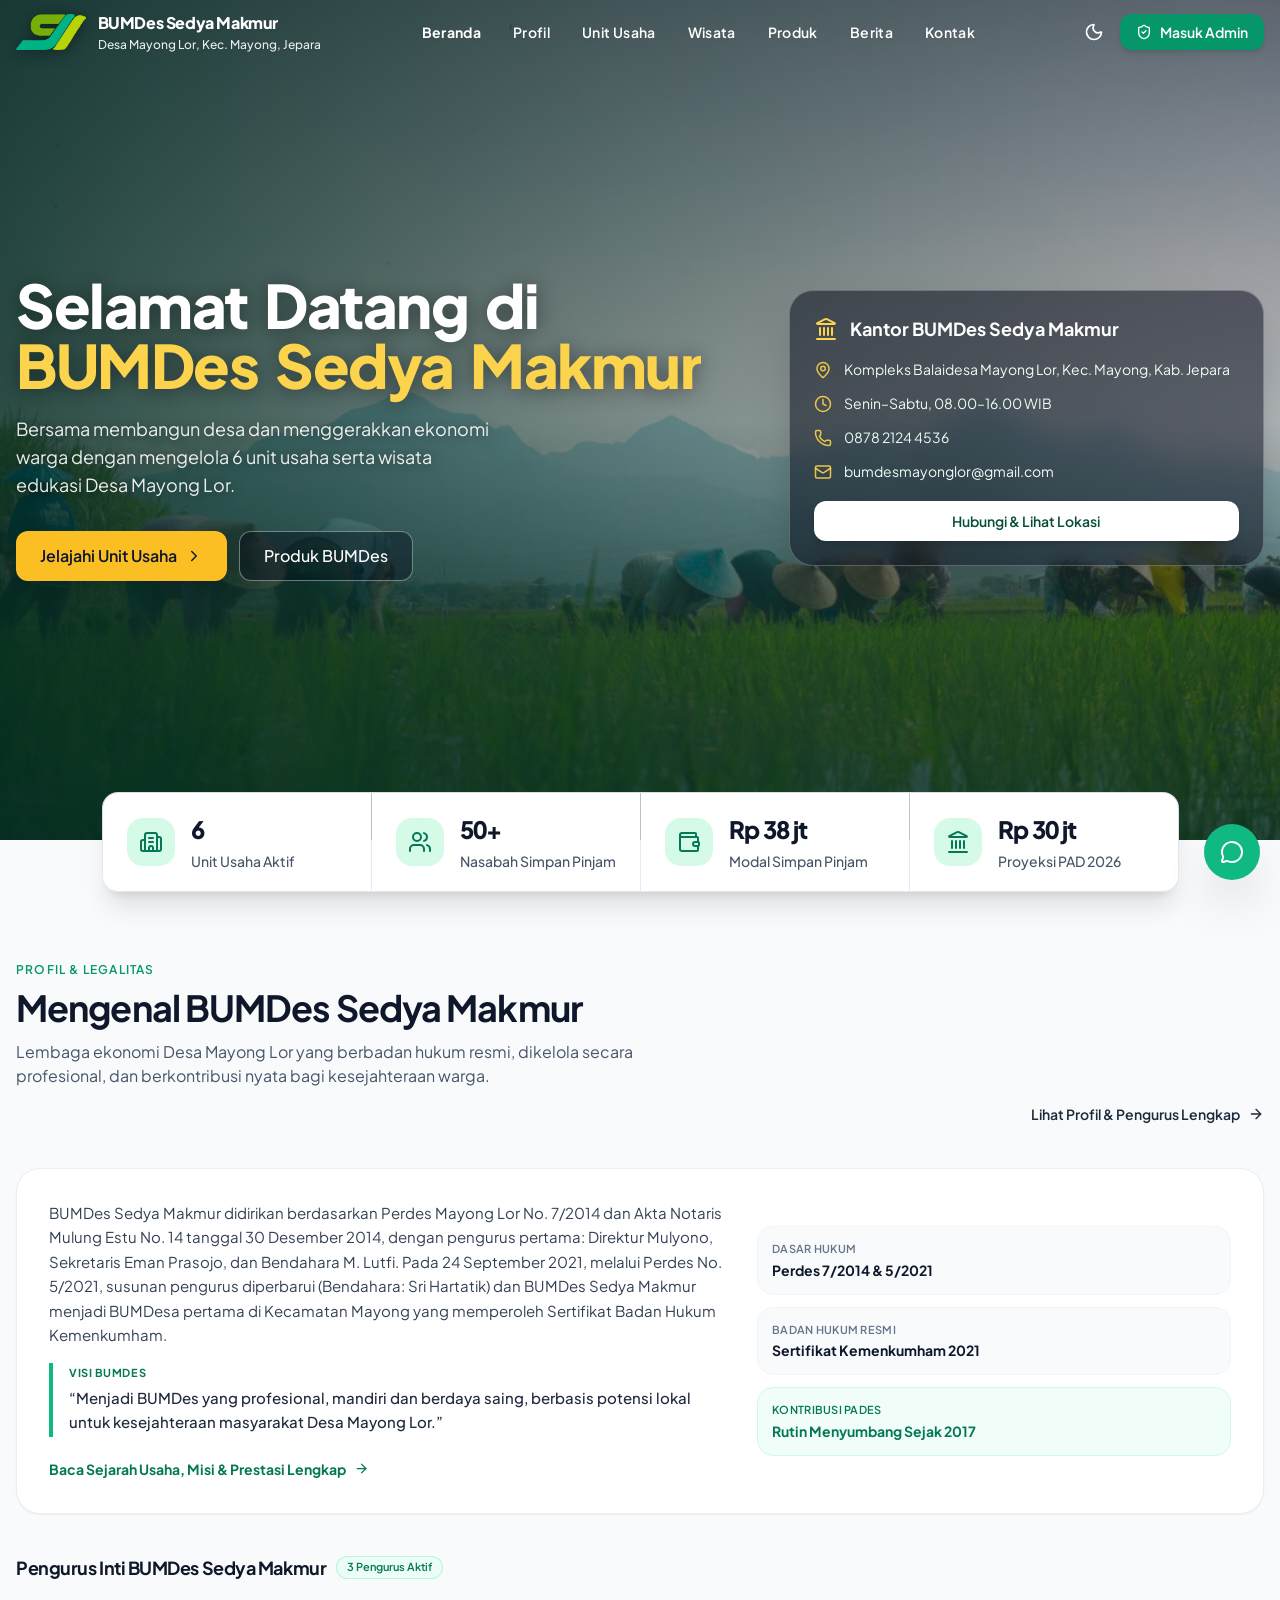
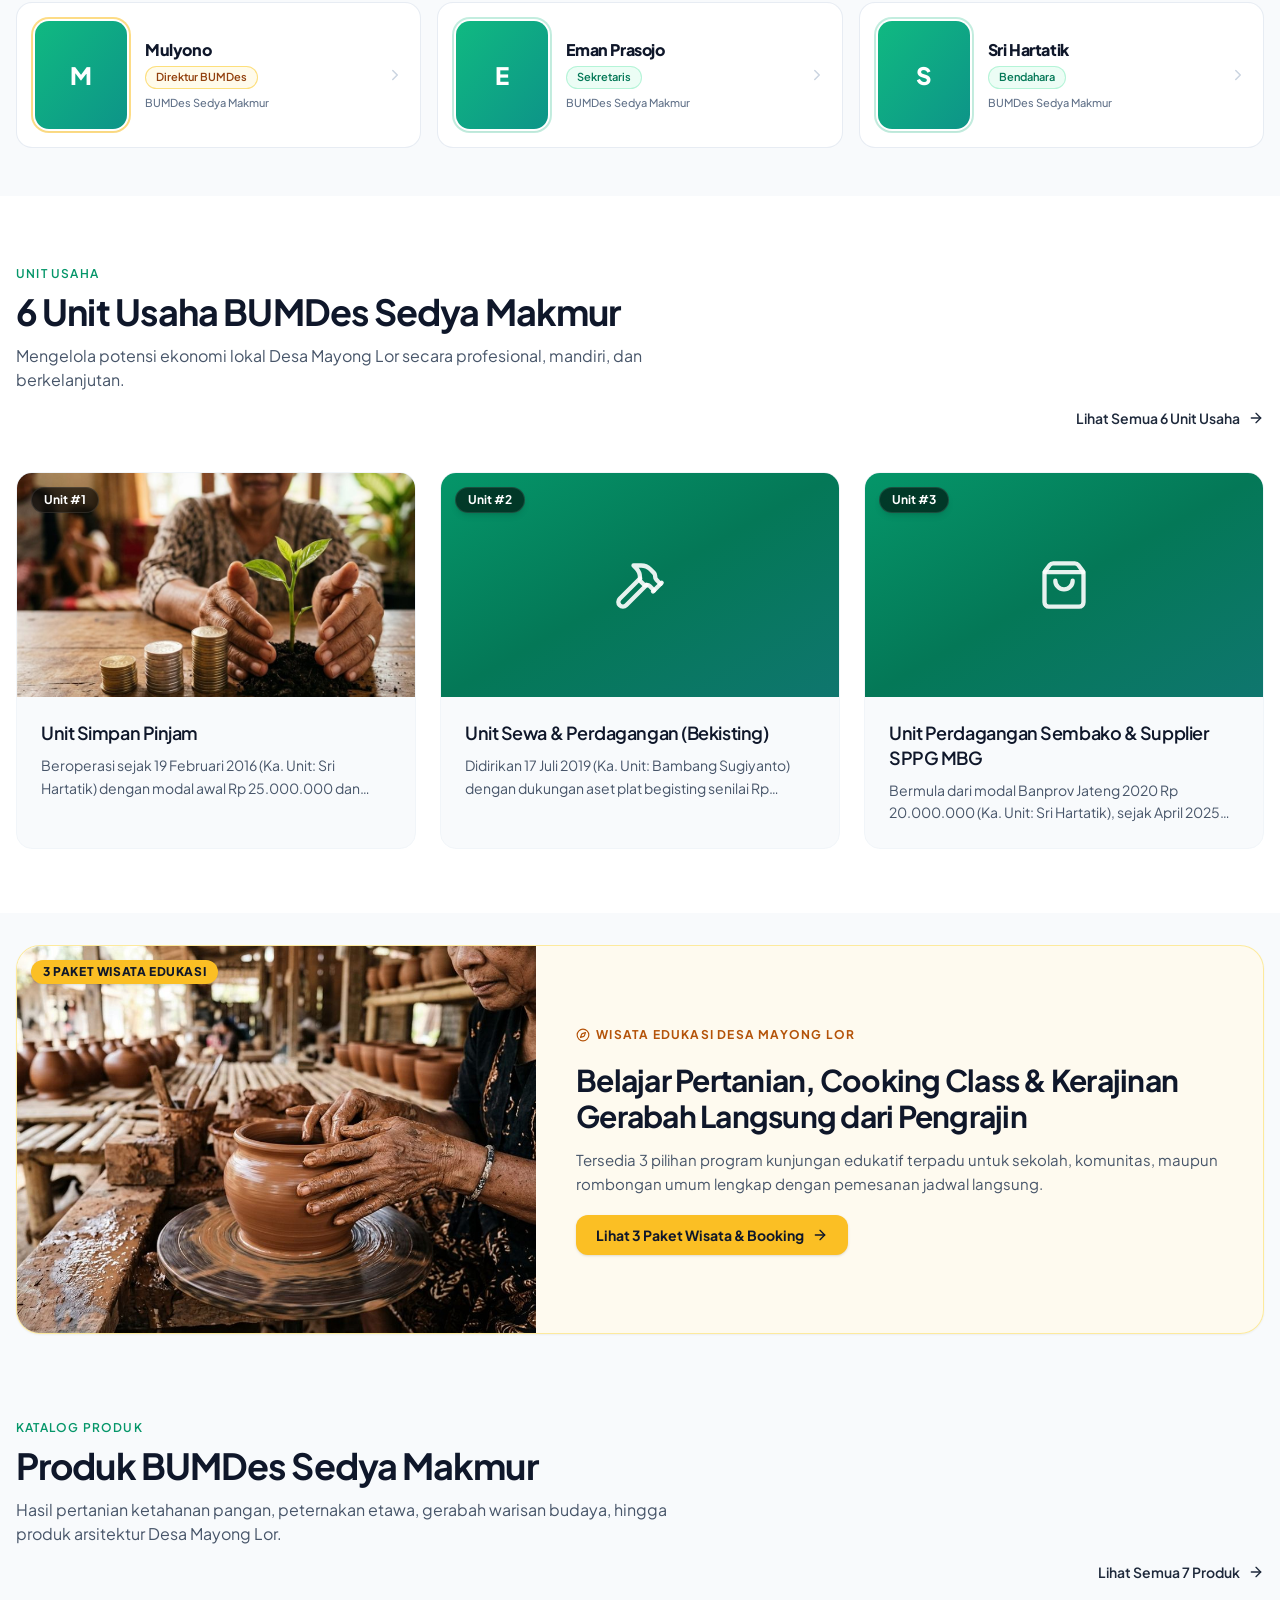
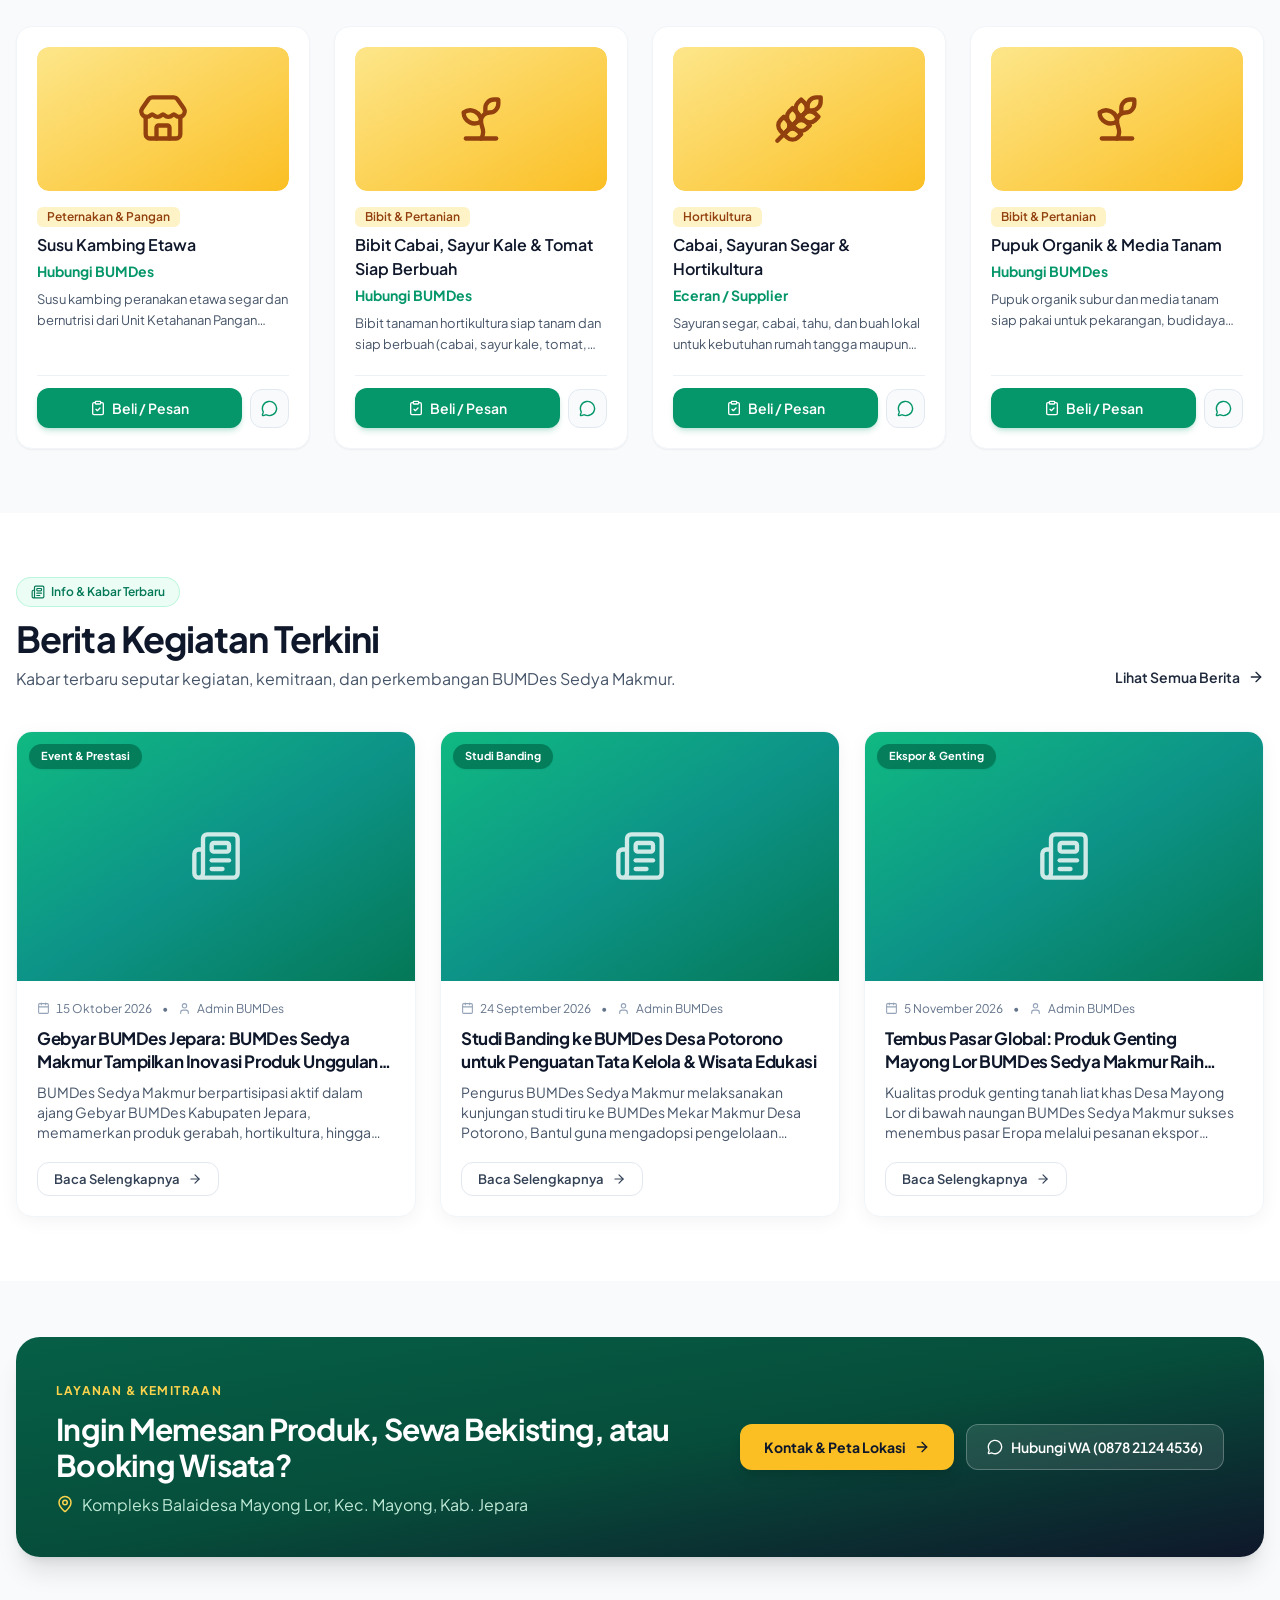
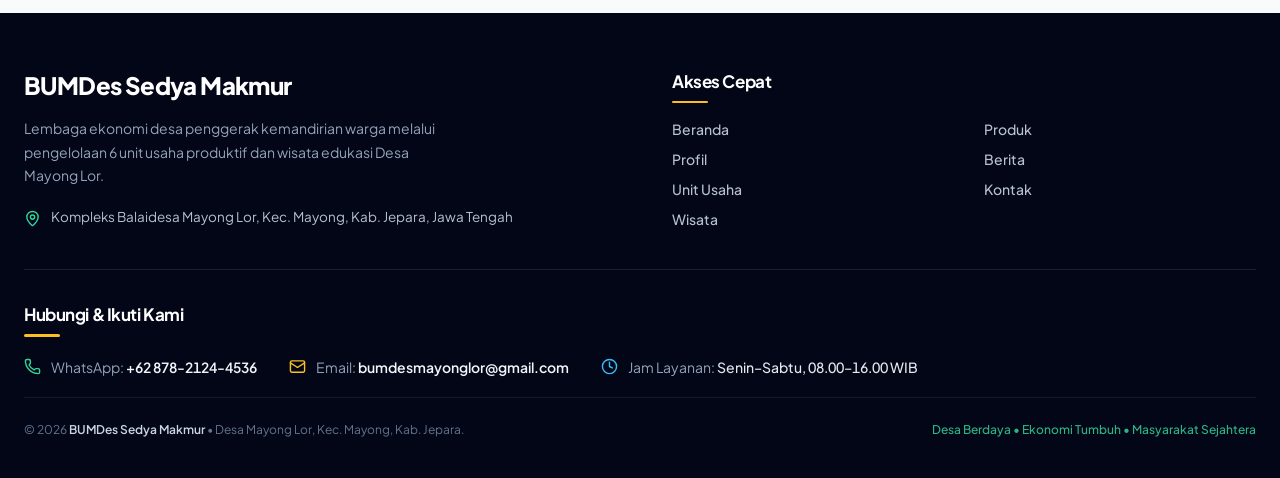
==== index.html @ fc8afce4 "first commit" ====
<!doctype html>
<html lang="id">

<head>
  <meta charset="UTF-8" />
  <link rel="icon" type="image/png" href="/logo-bumdes.png" />
  <meta name="viewport" content="width=device-width, initial-scale=1.0" />
  <meta http-equiv="Cache-Control" content="no-cache, no-store, must-revalidate" />
  <meta http-equiv="Pragma" content="no-cache" />
  <meta http-equiv="Expires" content="0" />
  <link rel="preconnect" href="https://fonts.googleapis.com" />
  <link rel="preconnect" href="https://fonts.gstatic.com" crossorigin />
  <link href="https://fonts.googleapis.com/css2?family=Plus+Jakarta+Sans:wght@400;500;600;700;800&display=swap" rel="stylesheet" />
  <title>BUMDes Sedya Makmur - Desa Mayong Lor, Jepara</title>
  <meta name="description" content="Portal resmi BUMDes Sedya Makmur Desa Mayong Lor, Kec. Mayong, Kab. Jepara. Mengelola 6 unit usaha produktif, produk gerabah & UMKM, serta wisata edukasi desa." />
  <meta property="og:type" content="website" />
  <meta property="og:site_name" content="BUMDes Sedya Makmur" />
  <meta property="og:url" content="https://sedyamakmur2026.site.je/" />
  <meta property="og:title" content="BUMDes Sedya Makmur - Desa Mayong Lor, Jepara" />
  <meta property="og:description" content="Bersama membangun desa dan menggerakkan ekonomi warga dengan mengelola 6 unit usaha serta wisata edukasi Desa Mayong Lor." />
  <meta property="og:image" content="https://sedyamakmur2026.site.je/og-hero.jpg" />
  <meta name="twitter:card" content="summary_large_image" />
  <meta name="twitter:title" content="BUMDes Sedya Makmur - Desa Mayong Lor, Jepara" />
  <meta name="twitter:description" content="Bersama membangun desa dan menggerakkan ekonomi warga dengan mengelola 6 unit usaha serta wisata edukasi Desa Mayong Lor." />
  <meta name="twitter:image" content="https://sedyamakmur2026.site.je/og-hero.jpg" />
  <script>
    try {
      const theme = localStorage.getItem("theme");
      if (theme === "dark" || (!theme && window.matchMedia && window.matchMedia("(prefers-color-scheme: dark)").matches)) {
        document.documentElement.classList.add("dark");
      } else {
        document.documentElement.classList.remove("dark");
      }
    } catch (e) {}
  </script>
  <script type="module" crossorigin src="/assets/index-CukOvlNk.js"></script>
  <link rel="stylesheet" crossorigin href="/assets/index-3LRDmr-i.css">
</head>

<body>
  <div id="root"></div>
</body>

</html>
---- assets/index-3LRDmr-i.css ----
*,:before,:after,::backdrop{--tw-border-spacing-x:0;--tw-border-spacing-y:0;--tw-translate-x:0;--tw-translate-y:0;--tw-rotate:0;--tw-skew-x:0;--tw-skew-y:0;--tw-scale-x:1;--tw-scale-y:1;--tw-pan-x: ;--tw-pan-y: ;--tw-pinch-zoom: ;--tw-scroll-snap-strictness:proximity;--tw-gradient-from-position: ;--tw-gradient-via-position: ;--tw-gradient-to-position: ;--tw-ordinal: ;--tw-slashed-zero: ;--tw-numeric-figure: ;--tw-numeric-spacing: ;--tw-numeric-fraction: ;--tw-ring-inset: ;--tw-ring-offset-width:0px;--tw-ring-offset-color:#fff;--tw-ring-color:#3b82f680;--tw-ring-offset-shadow:0 0 #0000;--tw-ring-shadow:0 0 #0000;--tw-shadow:0 0 #0000;--tw-shadow-colored:0 0 #0000;--tw-blur: ;--tw-brightness: ;--tw-contrast: ;--tw-grayscale: ;--tw-hue-rotate: ;--tw-invert: ;--tw-saturate: ;--tw-sepia: ;--tw-drop-shadow: ;--tw-backdrop-blur: ;--tw-backdrop-brightness: ;--tw-backdrop-contrast: ;--tw-backdrop-grayscale: ;--tw-backdrop-hue-rotate: ;--tw-backdrop-invert: ;--tw-backdrop-opacity: ;--tw-backdrop-saturate: ;--tw-backdrop-sepia: ;--tw-contain-size: ;--tw-contain-layout: ;--tw-contain-paint: ;--tw-contain-style: }*,:before,:after{box-sizing:border-box;border:0 solid #e5e7eb}:before,:after{--tw-content:""}html,:host{-webkit-text-size-adjust:100%;tab-size:4;font-feature-settings:normal;font-variation-settings:normal;-webkit-tap-highlight-color:transparent;font-family:Plus Jakarta Sans,ui-sans-serif,system-ui,sans-serif;line-height:1.5}body{line-height:inherit;margin:0}hr{height:0;color:inherit;border-top-width:1px}abbr:where([title]){-webkit-text-decoration:underline dotted;text-decoration:underline dotted}h1,h2,h3,h4,h5,h6{font-size:inherit;font-weight:inherit}a{color:inherit;-webkit-text-decoration:inherit;text-decoration:inherit}b,strong{font-weight:bolder}code,kbd,samp,pre{font-feature-settings:normal;font-variation-settings:normal;font-family:ui-monospace,SFMono-Regular,Menlo,Monaco,Consolas,Liberation Mono,Courier New,monospace;font-size:1em}small{font-size:80%}sub,sup{vertical-align:baseline;font-size:75%;line-height:0;position:relative}sub{bottom:-.25em}sup{top:-.5em}table{text-indent:0;border-color:inherit;border-collapse:collapse}button,input,optgroup,select,textarea{font-feature-settings:inherit;font-variation-settings:inherit;font-family:inherit;font-size:100%;font-weight:inherit;line-height:inherit;letter-spacing:inherit;color:inherit;margin:0;padding:0}button,select{text-transform:none}button,input:where([type=button]),input:where([type=reset]),input:where([type=submit]){-webkit-appearance:button;background-color:#0000;background-image:none}:-moz-focusring{outline:auto}:-moz-ui-invalid{box-shadow:none}progress{vertical-align:baseline}::-webkit-inner-spin-button{height:auto}::-webkit-outer-spin-button{height:auto}[type=search]{-webkit-appearance:textfield;outline-offset:-2px}::-webkit-search-decoration{-webkit-appearance:none}::-webkit-file-upload-button{-webkit-appearance:button;font:inherit}summary{display:list-item}blockquote,dl,dd,h1,h2,h3,h4,h5,h6,hr,figure,p,pre{margin:0}fieldset{margin:0;padding:0}legend{padding:0}ol,ul,menu{margin:0;padding:0;list-style:none}dialog{padding:0}textarea{resize:vertical}input::-moz-placeholder{opacity:1;color:#9ca3af}textarea::-moz-placeholder{opacity:1;color:#9ca3af}input::placeholder,textarea::placeholder{opacity:1;color:#9ca3af}button,[role=button]{cursor:pointer}:disabled{cursor:default}img,svg,video,canvas,audio,iframe,embed,object{vertical-align:middle;display:block}img,video{max-width:100%;height:auto}[hidden]:where(:not([hidden=until-found])){display:none}html{scroll-behavior:smooth;font-variant-ligatures:none;font-feature-settings:"liga" 0, "clig" 0;overflow-x:clip}body{-webkit-font-smoothing:antialiased;-moz-osx-font-smoothing:grayscale;font-variant-ligatures:none;font-feature-settings:"liga" 0, "clig" 0;-webkit-tap-highlight-color:transparent;overflow-x:clip}.pointer-events-none{pointer-events:none}.pointer-events-auto{pointer-events:auto}.visible{visibility:visible}.invisible{visibility:hidden}.fixed{position:fixed}.absolute{position:absolute}.relative{position:relative}.sticky{position:sticky}.inset-0{inset:0}.inset-x-0{left:0;right:0}.-bottom-0\.5{bottom:-.125rem}.-bottom-24{bottom:-6rem}.-left-24{left:-6rem}.-right-0\.5{right:-.125rem}.-right-1{right:-.25rem}.-right-2{right:-.5rem}.-right-3{right:-.75rem}.-top-0\.5{top:-.125rem}.-top-1{top:-.25rem}.-top-1\.5{top:-.375rem}.bottom-0{bottom:0}.bottom-0\.5{bottom:.125rem}.bottom-16{bottom:4rem}.bottom-2\.5{bottom:.625rem}.bottom-4{bottom:1rem}.left-0{left:0}.left-2{left:.5rem}.left-2\.5{left:.625rem}.left-3{left:.75rem}.left-3\.5{left:.875rem}.left-4{left:1rem}.right-0{right:0}.right-2{right:.5rem}.right-2\.5{right:.625rem}.right-3{right:.75rem}.right-3\.5{right:.875rem}.right-4{right:1rem}.top-0{top:0}.top-1\/2{top:50%}.top-2{top:.5rem}.top-2\.5{top:.625rem}.top-3{top:.75rem}.top-3\.5{top:.875rem}.top-5{top:1.25rem}.top-6{top:1.5rem}.isolate{isolation:isolate}.z-10{z-index:10}.z-20{z-index:20}.z-30{z-index:30}.z-40{z-index:40}.z-50{z-index:50}.z-\[100\]{z-index:100}.z-\[60\]{z-index:60}.col-span-2{grid-column:span 2/span 2}.col-span-full{grid-column:1/-1}.mx-3{margin-left:.75rem;margin-right:.75rem}.mx-auto{margin-left:auto;margin-right:auto}.my-0\.5{margin-top:.125rem;margin-bottom:.125rem}.my-2{margin-top:.5rem;margin-bottom:.5rem}.my-2\.5{margin-top:.625rem;margin-bottom:.625rem}.-mt-10{margin-top:-2.5rem}.-mt-14{margin-top:-3.5rem}.mb-0{margin-bottom:0}.mb-0\.5{margin-bottom:.125rem}.mb-1{margin-bottom:.25rem}.mb-1\.5{margin-bottom:.375rem}.mb-2{margin-bottom:.5rem}.mb-2\.5{margin-bottom:.625rem}.mb-3{margin-bottom:.75rem}.mb-3\.5{margin-bottom:.875rem}.mb-4{margin-bottom:1rem}.mb-5{margin-bottom:1.25rem}.mb-6{margin-bottom:1.5rem}.mb-7{margin-bottom:1.75rem}.mb-8{margin-bottom:2rem}.mr-\[0\.28em\]{margin-right:.28em}.mt-0\.5{margin-top:.125rem}.mt-1{margin-top:.25rem}.mt-1\.5{margin-top:.375rem}.mt-10{margin-top:2.5rem}.mt-2{margin-top:.5rem}.mt-2\.5{margin-top:.625rem}.mt-3{margin-top:.75rem}.mt-3\.5{margin-top:.875rem}.mt-4{margin-top:1rem}.mt-5{margin-top:1.25rem}.mt-6{margin-top:1.5rem}.mt-8{margin-top:2rem}.mt-auto{margin-top:auto}.line-clamp-1{-webkit-line-clamp:1;-webkit-box-orient:vertical;display:-webkit-box;overflow:hidden}.line-clamp-2{-webkit-line-clamp:2;-webkit-box-orient:vertical;display:-webkit-box;overflow:hidden}.line-clamp-3{-webkit-line-clamp:3;-webkit-box-orient:vertical;display:-webkit-box;overflow:hidden}.block{display:block}.inline-block{display:inline-block}.flex{display:flex}.inline-flex{display:inline-flex}.table{display:table}.grid{display:grid}.hidden{display:none}.aspect-\[16\/10\]{aspect-ratio:16/10}.h-1{height:.25rem}.h-1\.5{height:.375rem}.h-10{height:2.5rem}.h-11{height:2.75rem}.h-12{height:3rem}.h-14{height:3.5rem}.h-16{height:4rem}.h-2{height:.5rem}.h-2\.5{height:.625rem}.h-24{height:6rem}.h-28{height:7rem}.h-3{height:.75rem}.h-32{height:8rem}.h-36{height:9rem}.h-4{height:1rem}.h-40{height:10rem}.h-44{height:11rem}.h-48{height:12rem}.h-5{height:1.25rem}.h-52{height:13rem}.h-6{height:1.5rem}.h-64{height:16rem}.h-7{height:1.75rem}.h-8{height:2rem}.h-80{height:20rem}.h-9{height:2.25rem}.h-\[16px\]{height:16px}.h-\[18px\]{height:18px}.h-\[2\.5px\]{height:2.5px}.h-\[38px\]{height:38px}.h-\[42px\]{height:42px}.h-\[54px\]{height:54px}.h-\[60\%\]{height:60%}.h-full{height:100%}.h-screen{height:100vh}.max-h-72{max-height:18rem}.max-h-\[calc\(100vh-4rem\)\]{max-height:calc(100vh - 4rem)}.min-h-0{min-height:0}.min-h-\[220px\]{min-height:220px}.min-h-\[32px\]{min-height:32px}.min-h-\[min\(100svh\,760px\)\]{min-height:min(100svh,760px)}.min-h-screen{min-height:100vh}.w-1\.5{width:.375rem}.w-1\/3{width:33.3333%}.w-10{width:2.5rem}.w-11{width:2.75rem}.w-11\/12{width:91.6667%}.w-12{width:3rem}.w-14{width:3.5rem}.w-16{width:4rem}.w-2{width:.5rem}.w-2\.5{width:.625rem}.w-24{width:6rem}.w-28{width:7rem}.w-3\/4{width:75%}.w-32{width:8rem}.w-36{width:9rem}.w-4\/5{width:80%}.w-4\/6{width:66.6667%}.w-5{width:1.25rem}.w-64{width:16rem}.w-7{width:1.75rem}.w-8{width:2rem}.w-80{width:20rem}.w-9{width:2.25rem}.w-\[18px\]{width:18px}.w-\[238px\]{width:238px}.w-\[86px\]{width:86px}.w-\[calc\(100vw-2rem\)\]{width:calc(100vw - 2rem)}.w-auto{width:auto}.w-fit{width:fit-content}.w-full{width:100%}.w-px{width:1px}.min-w-0{min-width:0}.min-w-\[150px\]{min-width:150px}.min-w-\[16px\]{min-width:16px}.min-w-\[185px\]{min-width:185px}.min-w-\[760px\]{min-width:760px}.max-w-2xl{max-width:42rem}.max-w-3xl{max-width:48rem}.max-w-7xl{max-width:80rem}.max-w-\[180px\]{max-width:180px}.max-w-\[200px\]{max-width:200px}.max-w-\[276px\]{max-width:276px}.max-w-\[82vw\]{max-width:82vw}.max-w-\[calc\(100vw-2rem\)\]{max-width:calc(100vw - 2rem)}.max-w-full{max-width:100%}.max-w-lg{max-width:32rem}.max-w-md{max-width:28rem}.max-w-sm{max-width:24rem}.max-w-xl{max-width:36rem}.max-w-xs{max-width:20rem}.flex-1{flex:1}.shrink-0{flex-shrink:0}.origin-left{transform-origin:0}.-translate-x-2{--tw-translate-x:-.5rem;transform:translate(var(--tw-translate-x), var(--tw-translate-y)) rotate(var(--tw-rotate)) skewX(var(--tw-skew-x)) skewY(var(--tw-skew-y)) scaleX(var(--tw-scale-x)) scaleY(var(--tw-scale-y))}.-translate-x-3{--tw-translate-x:-.75rem;transform:translate(var(--tw-translate-x), var(--tw-translate-y)) rotate(var(--tw-rotate)) skewX(var(--tw-skew-x)) skewY(var(--tw-skew-y)) scaleX(var(--tw-scale-x)) scaleY(var(--tw-scale-y))}.-translate-x-full{--tw-translate-x:-100%;transform:translate(var(--tw-translate-x), var(--tw-translate-y)) rotate(var(--tw-rotate)) skewX(var(--tw-skew-x)) skewY(var(--tw-skew-y)) scaleX(var(--tw-scale-x)) scaleY(var(--tw-scale-y))}.-translate-y-1\/2{--tw-translate-y:-50%;transform:translate(var(--tw-translate-x), var(--tw-translate-y)) rotate(var(--tw-rotate)) skewX(var(--tw-skew-x)) skewY(var(--tw-skew-y)) scaleX(var(--tw-scale-x)) scaleY(var(--tw-scale-y))}.translate-x-0{--tw-translate-x:0px;transform:translate(var(--tw-translate-x), var(--tw-translate-y)) rotate(var(--tw-rotate)) skewX(var(--tw-skew-x)) skewY(var(--tw-skew-y)) scaleX(var(--tw-scale-x)) scaleY(var(--tw-scale-y))}.translate-y-0{--tw-translate-y:0px;transform:translate(var(--tw-translate-x), var(--tw-translate-y)) rotate(var(--tw-rotate)) skewX(var(--tw-skew-x)) skewY(var(--tw-skew-y)) scaleX(var(--tw-scale-x)) scaleY(var(--tw-scale-y))}.translate-y-4{--tw-translate-y:1rem;transform:translate(var(--tw-translate-x), var(--tw-translate-y)) rotate(var(--tw-rotate)) skewX(var(--tw-skew-x)) skewY(var(--tw-skew-y)) scaleX(var(--tw-scale-x)) scaleY(var(--tw-scale-y))}.translate-y-5{--tw-translate-y:1.25rem;transform:translate(var(--tw-translate-x), var(--tw-translate-y)) rotate(var(--tw-rotate)) skewX(var(--tw-skew-x)) skewY(var(--tw-skew-y)) scaleX(var(--tw-scale-x)) scaleY(var(--tw-scale-y))}.translate-y-7{--tw-translate-y:1.75rem;transform:translate(var(--tw-translate-x), var(--tw-translate-y)) rotate(var(--tw-rotate)) skewX(var(--tw-skew-x)) skewY(var(--tw-skew-y)) scaleX(var(--tw-scale-x)) scaleY(var(--tw-scale-y))}.-rotate-90{--tw-rotate:-90deg;transform:translate(var(--tw-translate-x), var(--tw-translate-y)) rotate(var(--tw-rotate)) skewX(var(--tw-skew-x)) skewY(var(--tw-skew-y)) scaleX(var(--tw-scale-x)) scaleY(var(--tw-scale-y))}.rotate-0{--tw-rotate:0deg;transform:translate(var(--tw-translate-x), var(--tw-translate-y)) rotate(var(--tw-rotate)) skewX(var(--tw-skew-x)) skewY(var(--tw-skew-y)) scaleX(var(--tw-scale-x)) scaleY(var(--tw-scale-y))}.rotate-90{--tw-rotate:90deg;transform:translate(var(--tw-translate-x), var(--tw-translate-y)) rotate(var(--tw-rotate)) skewX(var(--tw-skew-x)) skewY(var(--tw-skew-y)) scaleX(var(--tw-scale-x)) scaleY(var(--tw-scale-y))}.scale-100{--tw-scale-x:1;--tw-scale-y:1;transform:translate(var(--tw-translate-x), var(--tw-translate-y)) rotate(var(--tw-rotate)) skewX(var(--tw-skew-x)) skewY(var(--tw-skew-y)) scaleX(var(--tw-scale-x)) scaleY(var(--tw-scale-y))}.scale-105{--tw-scale-x:1.05;--tw-scale-y:1.05;transform:translate(var(--tw-translate-x), var(--tw-translate-y)) rotate(var(--tw-rotate)) skewX(var(--tw-skew-x)) skewY(var(--tw-skew-y)) scaleX(var(--tw-scale-x)) scaleY(var(--tw-scale-y))}.scale-75{--tw-scale-x:.75;--tw-scale-y:.75;transform:translate(var(--tw-translate-x), var(--tw-translate-y)) rotate(var(--tw-rotate)) skewX(var(--tw-skew-x)) skewY(var(--tw-skew-y)) scaleX(var(--tw-scale-x)) scaleY(var(--tw-scale-y))}.scale-90{--tw-scale-x:.9;--tw-scale-y:.9;transform:translate(var(--tw-translate-x), var(--tw-translate-y)) rotate(var(--tw-rotate)) skewX(var(--tw-skew-x)) skewY(var(--tw-skew-y)) scaleX(var(--tw-scale-x)) scaleY(var(--tw-scale-y))}.scale-x-0{--tw-scale-x:0;transform:translate(var(--tw-translate-x), var(--tw-translate-y)) rotate(var(--tw-rotate)) skewX(var(--tw-skew-x)) skewY(var(--tw-skew-y)) scaleX(var(--tw-scale-x)) scaleY(var(--tw-scale-y))}.scale-x-100{--tw-scale-x:1;transform:translate(var(--tw-translate-x), var(--tw-translate-y)) rotate(var(--tw-rotate)) skewX(var(--tw-skew-x)) skewY(var(--tw-skew-y)) scaleX(var(--tw-scale-x)) scaleY(var(--tw-scale-y))}.transform-gpu{transform:translate3d(var(--tw-translate-x), var(--tw-translate-y), 0) rotate(var(--tw-rotate)) skewX(var(--tw-skew-x)) skewY(var(--tw-skew-y)) scaleX(var(--tw-scale-x)) scaleY(var(--tw-scale-y))}@keyframes shrink{0%{width:100%}to{width:0%}}.animate-\[shrink_4\.5s_linear_forwards\]{animation:4.5s linear forwards shrink}@keyframes pulse{50%{opacity:.5}}.animate-pulse{animation:2s cubic-bezier(.4,0,.6,1) infinite pulse}@keyframes spin{to{transform:rotate(360deg)}}.animate-spin{animation:1s linear infinite spin}.cursor-pointer{cursor:pointer}.select-none{-webkit-user-select:none;user-select:none}.select-all{-webkit-user-select:all;user-select:all}.list-disc{list-style-type:disc}.appearance-none{appearance:none}.grid-cols-1{grid-template-columns:repeat(1,minmax(0,1fr))}.grid-cols-2{grid-template-columns:repeat(2,minmax(0,1fr))}.grid-cols-3{grid-template-columns:repeat(3,minmax(0,1fr))}.grid-cols-5{grid-template-columns:repeat(5,minmax(0,1fr))}.flex-col{flex-direction:column}.flex-col-reverse{flex-direction:column-reverse}.flex-wrap{flex-wrap:wrap}.place-items-center{place-items:center}.items-start{align-items:flex-start}.items-center{align-items:center}.items-baseline{align-items:baseline}.items-stretch{align-items:stretch}.justify-end{justify-content:flex-end}.justify-center{justify-content:center}.justify-between{justify-content:space-between}.gap-0\.5{gap:.125rem}.gap-1{gap:.25rem}.gap-1\.5{gap:.375rem}.gap-10{gap:2.5rem}.gap-2{gap:.5rem}.gap-2\.5{gap:.625rem}.gap-3{gap:.75rem}.gap-3\.5{gap:.875rem}.gap-4{gap:1rem}.gap-5{gap:1.25rem}.gap-6{gap:1.5rem}.gap-px{gap:1px}.gap-x-2\.5{-moz-column-gap:.625rem;column-gap:.625rem}.gap-x-6{-moz-column-gap:1.5rem;column-gap:1.5rem}.gap-y-1{row-gap:.25rem}.gap-y-2{row-gap:.5rem}.space-y-1>:not([hidden])~:not([hidden]){--tw-space-y-reverse:0;margin-top:calc(.25rem * calc(1 - var(--tw-space-y-reverse)));margin-bottom:calc(.25rem * var(--tw-space-y-reverse))}.space-y-1\.5>:not([hidden])~:not([hidden]){--tw-space-y-reverse:0;margin-top:calc(.375rem * calc(1 - var(--tw-space-y-reverse)));margin-bottom:calc(.375rem * var(--tw-space-y-reverse))}.space-y-2>:not([hidden])~:not([hidden]){--tw-space-y-reverse:0;margin-top:calc(.5rem * calc(1 - var(--tw-space-y-reverse)));margin-bottom:calc(.5rem * var(--tw-space-y-reverse))}.space-y-2\.5>:not([hidden])~:not([hidden]){--tw-space-y-reverse:0;margin-top:calc(.625rem * calc(1 - var(--tw-space-y-reverse)));margin-bottom:calc(.625rem * var(--tw-space-y-reverse))}.space-y-3>:not([hidden])~:not([hidden]){--tw-space-y-reverse:0;margin-top:calc(.75rem * calc(1 - var(--tw-space-y-reverse)));margin-bottom:calc(.75rem * var(--tw-space-y-reverse))}.space-y-3\.5>:not([hidden])~:not([hidden]){--tw-space-y-reverse:0;margin-top:calc(.875rem * calc(1 - var(--tw-space-y-reverse)));margin-bottom:calc(.875rem * var(--tw-space-y-reverse))}.space-y-4>:not([hidden])~:not([hidden]){--tw-space-y-reverse:0;margin-top:calc(1rem * calc(1 - var(--tw-space-y-reverse)));margin-bottom:calc(1rem * var(--tw-space-y-reverse))}.space-y-5>:not([hidden])~:not([hidden]){--tw-space-y-reverse:0;margin-top:calc(1.25rem * calc(1 - var(--tw-space-y-reverse)));margin-bottom:calc(1.25rem * var(--tw-space-y-reverse))}.space-y-6>:not([hidden])~:not([hidden]){--tw-space-y-reverse:0;margin-top:calc(1.5rem * calc(1 - var(--tw-space-y-reverse)));margin-bottom:calc(1.5rem * var(--tw-space-y-reverse))}.divide-y>:not([hidden])~:not([hidden]){--tw-divide-y-reverse:0;border-top-width:calc(1px * calc(1 - var(--tw-divide-y-reverse)));border-bottom-width:calc(1px * var(--tw-divide-y-reverse))}.divide-slate-100>:not([hidden])~:not([hidden]){--tw-divide-opacity:1;border-color:rgb(241 245 249/var(--tw-divide-opacity,1))}.self-start{align-self:flex-start}.overflow-hidden{overflow:hidden}.overflow-x-auto{overflow-x:auto}.overflow-y-auto{overflow-y:auto}.overflow-x-hidden{overflow-x:hidden}.overflow-x-clip{overflow-x:clip}.truncate{text-overflow:ellipsis;white-space:nowrap;overflow:hidden}.whitespace-nowrap{white-space:nowrap}.whitespace-pre-line{white-space:pre-line}.text-balance{text-wrap:balance}.text-pretty{text-wrap:pretty}.break-words{overflow-wrap:break-word}.break-all{word-break:break-all}.rounded{border-radius:.25rem}.rounded-2xl{border-radius:1rem}.rounded-3xl{border-radius:1.5rem}.rounded-\[14px\]{border-radius:14px}.rounded-full{border-radius:9999px}.rounded-lg{border-radius:.5rem}.rounded-md{border-radius:.375rem}.rounded-xl{border-radius:.75rem}.border{border-width:1px}.border-0{border-width:0}.border-2{border-width:2px}.border-b{border-bottom-width:1px}.border-l-4{border-left-width:4px}.border-r{border-right-width:1px}.border-t{border-top-width:1px}.border-dashed{border-style:dashed}.border-amber-200{--tw-border-opacity:1;border-color:rgb(253 230 138/var(--tw-border-opacity,1))}.border-amber-200\/60{border-color:#fde68a99}.border-amber-200\/70{border-color:#fde68ab3}.border-amber-200\/80{border-color:#fde68acc}.border-amber-300{--tw-border-opacity:1;border-color:rgb(252 211 77/var(--tw-border-opacity,1))}.border-amber-300\/35{border-color:#fcd34d59}.border-amber-300\/70{border-color:#fcd34db3}.border-amber-300\/80{border-color:#fcd34dcc}.border-amber-400{--tw-border-opacity:1;border-color:rgb(251 191 36/var(--tw-border-opacity,1))}.border-emerald-100{--tw-border-opacity:1;border-color:rgb(209 250 229/var(--tw-border-opacity,1))}.border-emerald-200{--tw-border-opacity:1;border-color:rgb(167 243 208/var(--tw-border-opacity,1))}.border-emerald-200\/60{border-color:#a7f3d099}.border-emerald-200\/70{border-color:#a7f3d0b3}.border-emerald-200\/80{border-color:#a7f3d0cc}.border-emerald-400{--tw-border-opacity:1;border-color:rgb(52 211 153/var(--tw-border-opacity,1))}.border-emerald-500{--tw-border-opacity:1;border-color:rgb(16 185 129/var(--tw-border-opacity,1))}.border-emerald-500\/30{border-color:#10b9814d}.border-emerald-600{--tw-border-opacity:1;border-color:rgb(5 150 105/var(--tw-border-opacity,1))}.border-rose-200{--tw-border-opacity:1;border-color:rgb(254 205 211/var(--tw-border-opacity,1))}.border-rose-200\/80{border-color:#fecdd3cc}.border-rose-500{--tw-border-opacity:1;border-color:rgb(244 63 94/var(--tw-border-opacity,1))}.border-rose-500\/30{border-color:#f43f5e4d}.border-sky-500\/30{border-color:#0ea5e94d}.border-slate-100{--tw-border-opacity:1;border-color:rgb(241 245 249/var(--tw-border-opacity,1))}.border-slate-200{--tw-border-opacity:1;border-color:rgb(226 232 240/var(--tw-border-opacity,1))}.border-slate-200\/50{border-color:#e2e8f080}.border-slate-200\/60{border-color:#e2e8f099}.border-slate-200\/70{border-color:#e2e8f0b3}.border-slate-200\/80{border-color:#e2e8f0cc}.border-slate-200\/90{border-color:#e2e8f0e6}.border-slate-300{--tw-border-opacity:1;border-color:rgb(203 213 225/var(--tw-border-opacity,1))}.border-slate-800\/60{border-color:#1e293b99}.border-slate-800\/80{border-color:#1e293bcc}.border-white\/10{border-color:#ffffff1a}.border-white\/15{border-color:#ffffff26}.border-white\/20{border-color:#fff3}.border-white\/25{border-color:#ffffff40}.border-white\/40{border-color:#fff6}.bg-amber-100{--tw-bg-opacity:1;background-color:rgb(254 243 199/var(--tw-bg-opacity,1))}.bg-amber-300{--tw-bg-opacity:1;background-color:rgb(252 211 77/var(--tw-bg-opacity,1))}.bg-amber-400{--tw-bg-opacity:1;background-color:rgb(251 191 36/var(--tw-bg-opacity,1))}.bg-amber-400\/20{background-color:#fbbf2433}.bg-amber-400\/90{background-color:#fbbf24e6}.bg-amber-50{--tw-bg-opacity:1;background-color:rgb(255 251 235/var(--tw-bg-opacity,1))}.bg-amber-50\/30{background-color:#fffbeb4d}.bg-amber-50\/40{background-color:#fffbeb66}.bg-amber-50\/45{background-color:#fffbeb73}.bg-amber-50\/60{background-color:#fffbeb99}.bg-amber-50\/70{background-color:#fffbebb3}.bg-amber-50\/80{background-color:#fffbebcc}.bg-amber-500{--tw-bg-opacity:1;background-color:rgb(245 158 11/var(--tw-bg-opacity,1))}.bg-amber-600{--tw-bg-opacity:1;background-color:rgb(217 119 6/var(--tw-bg-opacity,1))}.bg-black\/40{background-color:#0006}.bg-black\/50{background-color:#00000080}.bg-black\/55{background-color:#0000008c}.bg-black\/60{background-color:#0009}.bg-emerald-100{--tw-bg-opacity:1;background-color:rgb(209 250 229/var(--tw-bg-opacity,1))}.bg-emerald-100\/90{background-color:#d1fae5e6}.bg-emerald-400\/15{background-color:#34d39926}.bg-emerald-50{--tw-bg-opacity:1;background-color:rgb(236 253 245/var(--tw-bg-opacity,1))}.bg-emerald-50\/30{background-color:#ecfdf54d}.bg-emerald-50\/60{background-color:#ecfdf599}.bg-emerald-50\/70{background-color:#ecfdf5b3}.bg-emerald-500{--tw-bg-opacity:1;background-color:rgb(16 185 129/var(--tw-bg-opacity,1))}.bg-emerald-500\/20{background-color:#10b98133}.bg-emerald-600{--tw-bg-opacity:1;background-color:rgb(5 150 105/var(--tw-bg-opacity,1))}.bg-emerald-600\/90{background-color:#059669e6}.bg-emerald-700{--tw-bg-opacity:1;background-color:rgb(4 120 87/var(--tw-bg-opacity,1))}.bg-emerald-700\/90{background-color:#047857e6}.bg-emerald-950{--tw-bg-opacity:1;background-color:rgb(2 44 34/var(--tw-bg-opacity,1))}.bg-rose-100{--tw-bg-opacity:1;background-color:rgb(255 228 230/var(--tw-bg-opacity,1))}.bg-rose-50{--tw-bg-opacity:1;background-color:rgb(255 241 242/var(--tw-bg-opacity,1))}.bg-rose-50\/30{background-color:#fff1f24d}.bg-rose-500{--tw-bg-opacity:1;background-color:rgb(244 63 94/var(--tw-bg-opacity,1))}.bg-rose-600{--tw-bg-opacity:1;background-color:rgb(225 29 72/var(--tw-bg-opacity,1))}.bg-sky-100{--tw-bg-opacity:1;background-color:rgb(224 242 254/var(--tw-bg-opacity,1))}.bg-sky-500{--tw-bg-opacity:1;background-color:rgb(14 165 233/var(--tw-bg-opacity,1))}.bg-slate-100{--tw-bg-opacity:1;background-color:rgb(241 245 249/var(--tw-bg-opacity,1))}.bg-slate-200{--tw-bg-opacity:1;background-color:rgb(226 232 240/var(--tw-bg-opacity,1))}.bg-slate-200\/80{background-color:#e2e8f0cc}.bg-slate-50{--tw-bg-opacity:1;background-color:rgb(248 250 252/var(--tw-bg-opacity,1))}.bg-slate-50\/60{background-color:#f8fafc99}.bg-slate-50\/70{background-color:#f8fafcb3}.bg-slate-50\/80{background-color:#f8fafccc}.bg-slate-50\/90{background-color:#f8fafce6}.bg-slate-900{--tw-bg-opacity:1;background-color:rgb(15 23 42/var(--tw-bg-opacity,1))}.bg-slate-900\/65{background-color:#0f172aa6}.bg-slate-900\/75{background-color:#0f172abf}.bg-slate-900\/80{background-color:#0f172acc}.bg-slate-950{--tw-bg-opacity:1;background-color:rgb(2 6 23/var(--tw-bg-opacity,1))}.bg-slate-950\/40{background-color:#02061766}.bg-slate-950\/50{background-color:#02061780}.bg-slate-950\/65{background-color:#020617a6}.bg-teal-100{--tw-bg-opacity:1;background-color:rgb(204 251 241/var(--tw-bg-opacity,1))}.bg-teal-50{--tw-bg-opacity:1;background-color:rgb(240 253 250/var(--tw-bg-opacity,1))}.bg-transparent{background-color:#0000}.bg-white{--tw-bg-opacity:1;background-color:rgb(255 255 255/var(--tw-bg-opacity,1))}.bg-white\/10{background-color:#ffffff1a}.bg-white\/20{background-color:#fff3}.bg-white\/40{background-color:#fff6}.bg-white\/80{background-color:#fffc}.bg-white\/95{background-color:#fffffff2}.bg-\[radial-gradient\(circle_at_top_right\,rgba\(255\,255\,255\,0\.2\)\,transparent_60\%\)\]{background-image:radial-gradient(circle at 100% 0,#fff3,#0000 60%)}.bg-gradient-to-b{background-image:linear-gradient(to bottom, var(--tw-gradient-stops))}.bg-gradient-to-br{background-image:linear-gradient(to bottom right, var(--tw-gradient-stops))}.bg-gradient-to-r{background-image:linear-gradient(to right, var(--tw-gradient-stops))}.bg-gradient-to-t{background-image:linear-gradient(to top, var(--tw-gradient-stops))}.from-amber-200{--tw-gradient-from:#fde68a var(--tw-gradient-from-position);--tw-gradient-to:#fde68a00 var(--tw-gradient-to-position);--tw-gradient-stops:var(--tw-gradient-from), var(--tw-gradient-to)}.from-amber-300{--tw-gradient-from:#fcd34d var(--tw-gradient-from-position);--tw-gradient-to:#fcd34d00 var(--tw-gradient-to-position);--tw-gradient-stops:var(--tw-gradient-from), var(--tw-gradient-to)}.from-amber-400{--tw-gradient-from:#fbbf24 var(--tw-gradient-from-position);--tw-gradient-to:#fbbf2400 var(--tw-gradient-to-position);--tw-gradient-stops:var(--tw-gradient-from), var(--tw-gradient-to)}.from-emerald-500{--tw-gradient-from:#10b981 var(--tw-gradient-from-position);--tw-gradient-to:#10b98100 var(--tw-gradient-to-position);--tw-gradient-stops:var(--tw-gradient-from), var(--tw-gradient-to)}.from-emerald-600{--tw-gradient-from:#059669 var(--tw-gradient-from-position);--tw-gradient-to:#05966900 var(--tw-gradient-to-position);--tw-gradient-stops:var(--tw-gradient-from), var(--tw-gradient-to)}.from-emerald-800{--tw-gradient-from:#065f46 var(--tw-gradient-from-position);--tw-gradient-to:#065f4600 var(--tw-gradient-to-position);--tw-gradient-stops:var(--tw-gradient-from), var(--tw-gradient-to)}.from-emerald-950{--tw-gradient-from:#022c22 var(--tw-gradient-from-position);--tw-gradient-to:#022c2200 var(--tw-gradient-to-position);--tw-gradient-stops:var(--tw-gradient-from), var(--tw-gradient-to)}.from-emerald-950\/75{--tw-gradient-from:#022c22bf var(--tw-gradient-from-position);--tw-gradient-to:#022c2200 var(--tw-gradient-to-position);--tw-gradient-stops:var(--tw-gradient-from), var(--tw-gradient-to)}.from-emerald-950\/95{--tw-gradient-from:#022c22f2 var(--tw-gradient-from-position);--tw-gradient-to:#022c2200 var(--tw-gradient-to-position);--tw-gradient-stops:var(--tw-gradient-from), var(--tw-gradient-to)}.from-slate-950\/55{--tw-gradient-from:#0206178c var(--tw-gradient-from-position);--tw-gradient-to:#02061700 var(--tw-gradient-to-position);--tw-gradient-stops:var(--tw-gradient-from), var(--tw-gradient-to)}.via-amber-400{--tw-gradient-to:#fbbf2400 var(--tw-gradient-to-position);--tw-gradient-stops:var(--tw-gradient-from), #fbbf24 var(--tw-gradient-via-position), var(--tw-gradient-to)}.via-amber-500{--tw-gradient-to:#f59e0b00 var(--tw-gradient-to-position);--tw-gradient-stops:var(--tw-gradient-from), #f59e0b var(--tw-gradient-via-position), var(--tw-gradient-to)}.via-emerald-700{--tw-gradient-to:#04785700 var(--tw-gradient-to-position);--tw-gradient-stops:var(--tw-gradient-from), #047857 var(--tw-gradient-via-position), var(--tw-gradient-to)}.via-emerald-900{--tw-gradient-to:#064e3b00 var(--tw-gradient-to-position);--tw-gradient-stops:var(--tw-gradient-from), #064e3b var(--tw-gradient-via-position), var(--tw-gradient-to)}.via-emerald-900\/90{--tw-gradient-to:#064e3b00 var(--tw-gradient-to-position);--tw-gradient-stops:var(--tw-gradient-from), #064e3be6 var(--tw-gradient-via-position), var(--tw-gradient-to)}.via-emerald-950\/35{--tw-gradient-to:#022c2200 var(--tw-gradient-to-position);--tw-gradient-stops:var(--tw-gradient-from), #022c2259 var(--tw-gradient-via-position), var(--tw-gradient-to)}.via-emerald-950\/80{--tw-gradient-to:#022c2200 var(--tw-gradient-to-position);--tw-gradient-stops:var(--tw-gradient-from), #022c22cc var(--tw-gradient-via-position), var(--tw-gradient-to)}.via-slate-950\/15{--tw-gradient-to:#02061700 var(--tw-gradient-to-position);--tw-gradient-stops:var(--tw-gradient-from), #02061726 var(--tw-gradient-via-position), var(--tw-gradient-to)}.via-teal-600{--tw-gradient-to:#0d948800 var(--tw-gradient-to-position);--tw-gradient-stops:var(--tw-gradient-from), #0d9488 var(--tw-gradient-via-position), var(--tw-gradient-to)}.to-amber-300{--tw-gradient-to:#fcd34d var(--tw-gradient-to-position)}.to-amber-400{--tw-gradient-to:#fbbf24 var(--tw-gradient-to-position)}.to-amber-600\/90{--tw-gradient-to:#d97706e6 var(--tw-gradient-to-position)}.to-emerald-700{--tw-gradient-to:#047857 var(--tw-gradient-to-position)}.to-emerald-950{--tw-gradient-to:#022c22 var(--tw-gradient-to-position)}.to-orange-500{--tw-gradient-to:#f97316 var(--tw-gradient-to-position)}.to-slate-900{--tw-gradient-to:#0f172a var(--tw-gradient-to-position)}.to-teal-600{--tw-gradient-to:#0d9488 var(--tw-gradient-to-position)}.to-teal-700{--tw-gradient-to:#0f766e var(--tw-gradient-to-position)}.to-teal-950\/95{--tw-gradient-to:#042f2ef2 var(--tw-gradient-to-position)}.to-transparent{--tw-gradient-to:transparent var(--tw-gradient-to-position)}.stroke-\[2\.5\]{stroke-width:2.5px}.object-contain{-o-object-fit:contain;object-fit:contain}.object-cover{-o-object-fit:cover;object-fit:cover}.object-\[38\%_66\%\]{-o-object-position:38% 66%;object-position:38% 66%}.object-\[50\%_18\%\]{-o-object-position:50% 18%;object-position:50% 18%}.object-center{-o-object-position:center;object-position:center}.object-top{-o-object-position:top;object-position:top}.p-0\.5{padding:.125rem}.p-1{padding:.25rem}.p-1\.5{padding:.375rem}.p-12{padding:3rem}.p-2{padding:.5rem}.p-2\.5{padding:.625rem}.p-3{padding:.75rem}.p-3\.5{padding:.875rem}.p-4{padding:1rem}.p-5{padding:1.25rem}.p-6{padding:1.5rem}.px-1{padding-left:.25rem;padding-right:.25rem}.px-1\.5{padding-left:.375rem;padding-right:.375rem}.px-12{padding-left:3rem;padding-right:3rem}.px-2{padding-left:.5rem;padding-right:.5rem}.px-2\.5{padding-left:.625rem;padding-right:.625rem}.px-3{padding-left:.75rem;padding-right:.75rem}.px-3\.5{padding-left:.875rem;padding-right:.875rem}.px-4{padding-left:1rem;padding-right:1rem}.px-5{padding-left:1.25rem;padding-right:1.25rem}.px-6{padding-left:1.5rem;padding-right:1.5rem}.py-0\.5{padding-top:.125rem;padding-bottom:.125rem}.py-1{padding-top:.25rem;padding-bottom:.25rem}.py-1\.5{padding-top:.375rem;padding-bottom:.375rem}.py-10{padding-top:2.5rem;padding-bottom:2.5rem}.py-12{padding-top:3rem;padding-bottom:3rem}.py-16{padding-top:4rem;padding-bottom:4rem}.py-2{padding-top:.5rem;padding-bottom:.5rem}.py-2\.5{padding-top:.625rem;padding-bottom:.625rem}.py-3{padding-top:.75rem;padding-bottom:.75rem}.py-3\.5{padding-top:.875rem;padding-bottom:.875rem}.py-4{padding-top:1rem;padding-bottom:1rem}.py-6{padding-top:1.5rem;padding-bottom:1.5rem}.pb-10{padding-bottom:2.5rem}.pb-14{padding-bottom:3.5rem}.pb-16{padding-bottom:4rem}.pb-2{padding-bottom:.5rem}.pb-20{padding-bottom:5rem}.pb-24{padding-bottom:6rem}.pb-3{padding-bottom:.75rem}.pb-3\.5{padding-bottom:.875rem}.pb-4{padding-bottom:1rem}.pb-5{padding-bottom:1.25rem}.pb-6{padding-bottom:1.5rem}.pl-0{padding-left:0}.pl-10{padding-left:2.5rem}.pl-3\.5{padding-left:.875rem}.pl-4{padding-left:1rem}.pl-5{padding-left:1.25rem}.pl-9{padding-left:2.25rem}.pr-11{padding-right:2.75rem}.pr-2{padding-right:.5rem}.pr-3{padding-right:.75rem}.pr-3\.5{padding-right:.875rem}.pr-4{padding-right:1rem}.pr-9{padding-right:2.25rem}.pt-0\.5{padding-top:.125rem}.pt-1{padding-top:.25rem}.pt-12{padding-top:3rem}.pt-14{padding-top:3.5rem}.pt-2{padding-top:.5rem}.pt-24{padding-top:6rem}.pt-28{padding-top:7rem}.pt-3{padding-top:.75rem}.pt-3\.5{padding-top:.875rem}.pt-5{padding-top:1.25rem}.pt-6{padding-top:1.5rem}.pt-8{padding-top:2rem}.text-left{text-align:left}.text-center{text-align:center}.text-right{text-align:right}.align-top{vertical-align:top}.font-mono{font-family:ui-monospace,SFMono-Regular,Menlo,Monaco,Consolas,Liberation Mono,Courier New,monospace}.font-sans{font-family:Plus Jakarta Sans,ui-sans-serif,system-ui,sans-serif}.text-2xl{font-size:1.5rem;line-height:2rem}.text-3xl{font-size:1.875rem;line-height:2.25rem}.text-4xl{font-size:2.25rem;line-height:2.5rem}.text-\[10\.5px\]{font-size:10.5px}.text-\[10px\]{font-size:10px}.text-\[11\.5px\]{font-size:11.5px}.text-\[11px\]{font-size:11px}.text-\[13\.5px\]{font-size:13.5px}.text-\[13px\]{font-size:13px}.text-\[15\.5px\]{font-size:15.5px}.text-\[15px\]{font-size:15px}.text-\[17px\]{font-size:17px}.text-\[22px\]{font-size:22px}.text-\[27px\]{font-size:27px}.text-base{font-size:1rem;line-height:1.5rem}.text-lg{font-size:1.125rem;line-height:1.75rem}.text-sm{font-size:.875rem;line-height:1.25rem}.text-xl{font-size:1.25rem;line-height:1.75rem}.text-xs{font-size:.75rem;line-height:1rem}.font-bold{font-weight:700}.font-extrabold{font-weight:800}.font-medium{font-weight:500}.font-semibold{font-weight:600}.uppercase{text-transform:uppercase}.normal-case{text-transform:none}.italic{font-style:italic}.tabular-nums{--tw-numeric-spacing:tabular-nums;font-variant-numeric:var(--tw-ordinal) var(--tw-slashed-zero) var(--tw-numeric-figure) var(--tw-numeric-spacing) var(--tw-numeric-fraction)}.leading-\[1\.15\]{line-height:1.15}.leading-\[1\.16\]{line-height:1.16}.leading-\[1\.22\]{line-height:1.22}.leading-\[1\.7\]{line-height:1.7}.leading-\[1\.85\]{line-height:1.85}.leading-none{line-height:1}.leading-relaxed{line-height:1.625}.leading-snug{line-height:1.375}.leading-tight{line-height:1.25}.tracking-normal{letter-spacing:0}.tracking-tight{letter-spacing:-.025em}.tracking-wide{letter-spacing:.025em}.tracking-wider{letter-spacing:.05em}.tracking-widest{letter-spacing:.1em}.text-amber-300{--tw-text-opacity:1;color:rgb(252 211 77/var(--tw-text-opacity,1))}.text-amber-300\/90{color:#fcd34de6}.text-amber-400{--tw-text-opacity:1;color:rgb(251 191 36/var(--tw-text-opacity,1))}.text-amber-500{--tw-text-opacity:1;color:rgb(245 158 11/var(--tw-text-opacity,1))}.text-amber-600{--tw-text-opacity:1;color:rgb(217 119 6/var(--tw-text-opacity,1))}.text-amber-700{--tw-text-opacity:1;color:rgb(180 83 9/var(--tw-text-opacity,1))}.text-amber-800{--tw-text-opacity:1;color:rgb(146 64 14/var(--tw-text-opacity,1))}.text-amber-900{--tw-text-opacity:1;color:rgb(120 53 15/var(--tw-text-opacity,1))}.text-amber-900\/90{color:#78350fe6}.text-amber-950{--tw-text-opacity:1;color:rgb(69 26 3/var(--tw-text-opacity,1))}.text-emerald-100{--tw-text-opacity:1;color:rgb(209 250 229/var(--tw-text-opacity,1))}.text-emerald-100\/80{color:#d1fae5cc}.text-emerald-100\/90{color:#d1fae5e6}.text-emerald-400{--tw-text-opacity:1;color:rgb(52 211 153/var(--tw-text-opacity,1))}.text-emerald-400\/85{color:#34d399d9}.text-emerald-50{--tw-text-opacity:1;color:rgb(236 253 245/var(--tw-text-opacity,1))}.text-emerald-50\/90{color:#ecfdf5e6}.text-emerald-500{--tw-text-opacity:1;color:rgb(16 185 129/var(--tw-text-opacity,1))}.text-emerald-600{--tw-text-opacity:1;color:rgb(5 150 105/var(--tw-text-opacity,1))}.text-emerald-700{--tw-text-opacity:1;color:rgb(4 120 87/var(--tw-text-opacity,1))}.text-emerald-700\/90{color:#047857e6}.text-emerald-800{--tw-text-opacity:1;color:rgb(6 95 70/var(--tw-text-opacity,1))}.text-emerald-900{--tw-text-opacity:1;color:rgb(6 78 59/var(--tw-text-opacity,1))}.text-rose-500{--tw-text-opacity:1;color:rgb(244 63 94/var(--tw-text-opacity,1))}.text-rose-600{--tw-text-opacity:1;color:rgb(225 29 72/var(--tw-text-opacity,1))}.text-rose-700{--tw-text-opacity:1;color:rgb(190 18 60/var(--tw-text-opacity,1))}.text-rose-900{--tw-text-opacity:1;color:rgb(136 19 55/var(--tw-text-opacity,1))}.text-sky-400{--tw-text-opacity:1;color:rgb(56 189 248/var(--tw-text-opacity,1))}.text-sky-600{--tw-text-opacity:1;color:rgb(2 132 199/var(--tw-text-opacity,1))}.text-sky-900{--tw-text-opacity:1;color:rgb(12 74 110/var(--tw-text-opacity,1))}.text-slate-100{--tw-text-opacity:1;color:rgb(241 245 249/var(--tw-text-opacity,1))}.text-slate-200{--tw-text-opacity:1;color:rgb(226 232 240/var(--tw-text-opacity,1))}.text-slate-300{--tw-text-opacity:1;color:rgb(203 213 225/var(--tw-text-opacity,1))}.text-slate-300\/90{color:#cbd5e1e6}.text-slate-400{--tw-text-opacity:1;color:rgb(148 163 184/var(--tw-text-opacity,1))}.text-slate-500{--tw-text-opacity:1;color:rgb(100 116 139/var(--tw-text-opacity,1))}.text-slate-600{--tw-text-opacity:1;color:rgb(71 85 105/var(--tw-text-opacity,1))}.text-slate-700{--tw-text-opacity:1;color:rgb(51 65 85/var(--tw-text-opacity,1))}.text-slate-800{--tw-text-opacity:1;color:rgb(30 41 59/var(--tw-text-opacity,1))}.text-slate-900{--tw-text-opacity:1;color:rgb(15 23 42/var(--tw-text-opacity,1))}.text-slate-900\/80{color:#0f172acc}.text-slate-900\/85{color:#0f172ad9}.text-slate-950{--tw-text-opacity:1;color:rgb(2 6 23/var(--tw-text-opacity,1))}.text-teal-600{--tw-text-opacity:1;color:rgb(13 148 136/var(--tw-text-opacity,1))}.text-teal-700{--tw-text-opacity:1;color:rgb(15 118 110/var(--tw-text-opacity,1))}.text-teal-800{--tw-text-opacity:1;color:rgb(17 94 89/var(--tw-text-opacity,1))}.text-white{--tw-text-opacity:1;color:rgb(255 255 255/var(--tw-text-opacity,1))}.text-white\/80{color:#fffc}.text-white\/90{color:#ffffffe6}.text-white\/95{color:#fffffff2}.underline{text-decoration-line:underline}.underline-offset-2{text-underline-offset:2px}.antialiased{-webkit-font-smoothing:antialiased;-moz-osx-font-smoothing:grayscale}.opacity-0{opacity:0}.opacity-100{opacity:1}.opacity-80{opacity:.8}.opacity-90{opacity:.9}.shadow{--tw-shadow:0 1px 3px 0 #0000001a, 0 1px 2px -1px #0000001a;--tw-shadow-colored:0 1px 3px 0 var(--tw-shadow-color), 0 1px 2px -1px var(--tw-shadow-color);box-shadow:var(--tw-ring-offset-shadow,0 0 #0000), var(--tw-ring-shadow,0 0 #0000), var(--tw-shadow)}.shadow-2xl{--tw-shadow:0 25px 50px -12px #00000040;--tw-shadow-colored:0 25px 50px -12px var(--tw-shadow-color);box-shadow:var(--tw-ring-offset-shadow,0 0 #0000), var(--tw-ring-shadow,0 0 #0000), var(--tw-shadow)}.shadow-\[0_-4px_20px_rgba\(0\,0\,0\,0\.06\)\]{--tw-shadow:0 -4px 20px #0000000f;--tw-shadow-colored:0 -4px 20px var(--tw-shadow-color);box-shadow:var(--tw-ring-offset-shadow,0 0 #0000), var(--tw-ring-shadow,0 0 #0000), var(--tw-shadow)}.shadow-\[0_4px_20px_-2px_rgba\(0\,0\,0\,0\.06\)\]{--tw-shadow:0 4px 20px -2px #0000000f;--tw-shadow-colored:0 4px 20px -2px var(--tw-shadow-color);box-shadow:var(--tw-ring-offset-shadow,0 0 #0000), var(--tw-ring-shadow,0 0 #0000), var(--tw-shadow)}.shadow-\[0_8px_24px_-6px_rgba\(15\,23\,42\,0\.08\)\]{--tw-shadow:0 8px 24px -6px #0f172a14;--tw-shadow-colored:0 8px 24px -6px var(--tw-shadow-color);box-shadow:var(--tw-ring-offset-shadow,0 0 #0000), var(--tw-ring-shadow,0 0 #0000), var(--tw-shadow)}.shadow-inner{--tw-shadow:inset 0 2px 4px 0 #0000000d;--tw-shadow-colored:inset 0 2px 4px 0 var(--tw-shadow-color);box-shadow:var(--tw-ring-offset-shadow,0 0 #0000), var(--tw-ring-shadow,0 0 #0000), var(--tw-shadow)}.shadow-lg{--tw-shadow:0 10px 15px -3px #0000001a, 0 4px 6px -4px #0000001a;--tw-shadow-colored:0 10px 15px -3px var(--tw-shadow-color), 0 4px 6px -4px var(--tw-shadow-color);box-shadow:var(--tw-ring-offset-shadow,0 0 #0000), var(--tw-ring-shadow,0 0 #0000), var(--tw-shadow)}.shadow-md{--tw-shadow:0 4px 6px -1px #0000001a, 0 2px 4px -2px #0000001a;--tw-shadow-colored:0 4px 6px -1px var(--tw-shadow-color), 0 2px 4px -2px var(--tw-shadow-color);box-shadow:var(--tw-ring-offset-shadow,0 0 #0000), var(--tw-ring-shadow,0 0 #0000), var(--tw-shadow)}.shadow-sm{--tw-shadow:0 1px 2px 0 #0000000d;--tw-shadow-colored:0 1px 2px 0 var(--tw-shadow-color);box-shadow:var(--tw-ring-offset-shadow,0 0 #0000), var(--tw-ring-shadow,0 0 #0000), var(--tw-shadow)}.shadow-xl{--tw-shadow:0 20px 25px -5px #0000001a, 0 8px 10px -6px #0000001a;--tw-shadow-colored:0 20px 25px -5px var(--tw-shadow-color), 0 8px 10px -6px var(--tw-shadow-color);box-shadow:var(--tw-ring-offset-shadow,0 0 #0000), var(--tw-ring-shadow,0 0 #0000), var(--tw-shadow)}.shadow-amber-500\/25{--tw-shadow-color:#f59e0b40;--tw-shadow:var(--tw-shadow-colored)}.shadow-amber-600\/20{--tw-shadow-color:#d9770633;--tw-shadow:var(--tw-shadow-colored)}.shadow-emerald-600\/20{--tw-shadow-color:#05966933;--tw-shadow:var(--tw-shadow-colored)}.shadow-emerald-600\/25{--tw-shadow-color:#05966940;--tw-shadow:var(--tw-shadow-colored)}.shadow-emerald-700\/20{--tw-shadow-color:#04785733;--tw-shadow:var(--tw-shadow-colored)}.shadow-rose-600\/20{--tw-shadow-color:#e11d4833;--tw-shadow:var(--tw-shadow-colored)}.shadow-slate-200\/40{--tw-shadow-color:#e2e8f066;--tw-shadow:var(--tw-shadow-colored)}.ring-1{--tw-ring-offset-shadow:var(--tw-ring-inset) 0 0 0 var(--tw-ring-offset-width) var(--tw-ring-offset-color);--tw-ring-shadow:var(--tw-ring-inset) 0 0 0 calc(1px + var(--tw-ring-offset-width)) var(--tw-ring-color);box-shadow:var(--tw-ring-offset-shadow), var(--tw-ring-shadow), var(--tw-shadow,0 0 #0000)}.ring-2{--tw-ring-offset-shadow:var(--tw-ring-inset) 0 0 0 var(--tw-ring-offset-width) var(--tw-ring-offset-color);--tw-ring-shadow:var(--tw-ring-inset) 0 0 0 calc(2px + var(--tw-ring-offset-width)) var(--tw-ring-color);box-shadow:var(--tw-ring-offset-shadow), var(--tw-ring-shadow), var(--tw-shadow,0 0 #0000)}.ring-4{--tw-ring-offset-shadow:var(--tw-ring-inset) 0 0 0 var(--tw-ring-offset-width) var(--tw-ring-offset-color);--tw-ring-shadow:var(--tw-ring-inset) 0 0 0 calc(4px + var(--tw-ring-offset-width)) var(--tw-ring-color);box-shadow:var(--tw-ring-offset-shadow), var(--tw-ring-shadow), var(--tw-shadow,0 0 #0000)}.ring-amber-400\/30{--tw-ring-color:#fbbf244d}.ring-amber-400\/40{--tw-ring-color:#fbbf2466}.ring-amber-400\/55{--tw-ring-color:#fbbf248c}.ring-emerald-500\/15{--tw-ring-color:#10b98126}.ring-emerald-500\/25{--tw-ring-color:#10b98140}.ring-white{--tw-ring-opacity:1;--tw-ring-color:rgb(255 255 255/var(--tw-ring-opacity,1))}.blur-3xl{--tw-blur:blur(64px);filter:var(--tw-blur) var(--tw-brightness) var(--tw-contrast) var(--tw-grayscale) var(--tw-hue-rotate) var(--tw-invert) var(--tw-saturate) var(--tw-sepia) var(--tw-drop-shadow)}.brightness-110{--tw-brightness:brightness(1.1);filter:var(--tw-blur) var(--tw-brightness) var(--tw-contrast) var(--tw-grayscale) var(--tw-hue-rotate) var(--tw-invert) var(--tw-saturate) var(--tw-sepia) var(--tw-drop-shadow)}.drop-shadow-\[0_1px_6px_rgba\(0\,0\,0\,0\.5\)\]{--tw-drop-shadow:drop-shadow(0 1px 6px #00000080);filter:var(--tw-blur) var(--tw-brightness) var(--tw-contrast) var(--tw-grayscale) var(--tw-hue-rotate) var(--tw-invert) var(--tw-saturate) var(--tw-sepia) var(--tw-drop-shadow)}.drop-shadow-\[0_2px_10px_rgba\(0\,0\,0\,0\.45\)\]{--tw-drop-shadow:drop-shadow(0 2px 10px #00000073);filter:var(--tw-blur) var(--tw-brightness) var(--tw-contrast) var(--tw-grayscale) var(--tw-hue-rotate) var(--tw-invert) var(--tw-saturate) var(--tw-sepia) var(--tw-drop-shadow)}.drop-shadow-\[0_2px_8px_rgba\(0\,0\,0\,0\.45\)\]{--tw-drop-shadow:drop-shadow(0 2px 8px #00000073);filter:var(--tw-blur) var(--tw-brightness) var(--tw-contrast) var(--tw-grayscale) var(--tw-hue-rotate) var(--tw-invert) var(--tw-saturate) var(--tw-sepia) var(--tw-drop-shadow)}.drop-shadow-sm{--tw-drop-shadow:drop-shadow(0 1px 1px #0000000d);filter:var(--tw-blur) var(--tw-brightness) var(--tw-contrast) var(--tw-grayscale) var(--tw-hue-rotate) var(--tw-invert) var(--tw-saturate) var(--tw-sepia) var(--tw-drop-shadow)}.filter{filter:var(--tw-blur) var(--tw-brightness) var(--tw-contrast) var(--tw-grayscale) var(--tw-hue-rotate) var(--tw-invert) var(--tw-saturate) var(--tw-sepia) var(--tw-drop-shadow)}.backdrop-blur-\[2px\]{--tw-backdrop-blur:blur(2px);-webkit-backdrop-filter:var(--tw-backdrop-blur) var(--tw-backdrop-brightness) var(--tw-backdrop-contrast) var(--tw-backdrop-grayscale) var(--tw-backdrop-hue-rotate) var(--tw-backdrop-invert) var(--tw-backdrop-opacity) var(--tw-backdrop-saturate) var(--tw-backdrop-sepia);backdrop-filter:var(--tw-backdrop-blur) var(--tw-backdrop-brightness) var(--tw-backdrop-contrast) var(--tw-backdrop-grayscale) var(--tw-backdrop-hue-rotate) var(--tw-backdrop-invert) var(--tw-backdrop-opacity) var(--tw-backdrop-saturate) var(--tw-backdrop-sepia)}.backdrop-blur-md{--tw-backdrop-blur:blur(12px);-webkit-backdrop-filter:var(--tw-backdrop-blur) var(--tw-backdrop-brightness) var(--tw-backdrop-contrast) var(--tw-backdrop-grayscale) var(--tw-backdrop-hue-rotate) var(--tw-backdrop-invert) var(--tw-backdrop-opacity) var(--tw-backdrop-saturate) var(--tw-backdrop-sepia);backdrop-filter:var(--tw-backdrop-blur) var(--tw-backdrop-brightness) var(--tw-backdrop-contrast) var(--tw-backdrop-grayscale) var(--tw-backdrop-hue-rotate) var(--tw-backdrop-invert) var(--tw-backdrop-opacity) var(--tw-backdrop-saturate) var(--tw-backdrop-sepia)}.backdrop-blur-sm{--tw-backdrop-blur:blur(4px);-webkit-backdrop-filter:var(--tw-backdrop-blur) var(--tw-backdrop-brightness) var(--tw-backdrop-contrast) var(--tw-backdrop-grayscale) var(--tw-backdrop-hue-rotate) var(--tw-backdrop-invert) var(--tw-backdrop-opacity) var(--tw-backdrop-saturate) var(--tw-backdrop-sepia);backdrop-filter:var(--tw-backdrop-blur) var(--tw-backdrop-brightness) var(--tw-backdrop-contrast) var(--tw-backdrop-grayscale) var(--tw-backdrop-hue-rotate) var(--tw-backdrop-invert) var(--tw-backdrop-opacity) var(--tw-backdrop-saturate) var(--tw-backdrop-sepia)}.transition{transition-property:color,background-color,border-color,text-decoration-color,fill,stroke,opacity,box-shadow,transform,filter,-webkit-backdrop-filter,backdrop-filter;transition-duration:.15s;transition-timing-function:cubic-bezier(.4,0,.2,1)}.transition-\[width\]{transition-property:width;transition-duration:.15s;transition-timing-function:cubic-bezier(.4,0,.2,1)}.transition-all{transition-property:all;transition-duration:.15s;transition-timing-function:cubic-bezier(.4,0,.2,1)}.transition-colors{transition-property:color,background-color,border-color,text-decoration-color,fill,stroke;transition-duration:.15s;transition-timing-function:cubic-bezier(.4,0,.2,1)}.transition-opacity{transition-property:opacity;transition-duration:.15s;transition-timing-function:cubic-bezier(.4,0,.2,1)}.transition-transform{transition-property:transform;transition-duration:.15s;transition-timing-function:cubic-bezier(.4,0,.2,1)}.delay-300{transition-delay:.3s}.duration-150{transition-duration:.15s}.duration-200{transition-duration:.2s}.duration-300{transition-duration:.3s}.duration-500{transition-duration:.5s}.duration-700{transition-duration:.7s}.ease-\[cubic-bezier\(0\.16\,1\,0\.3\,1\)\]{transition-timing-function:cubic-bezier(.16,1,.3,1)}.ease-\[cubic-bezier\(0\.22\,1\,0\.36\,1\)\]{transition-timing-function:cubic-bezier(.22,1,.36,1)}.ease-out{transition-timing-function:cubic-bezier(0,0,.2,1)}.will-change-\[transform\,opacity\]{will-change:transform,opacity}.will-change-\[width\]{will-change:width}.will-change-transform{will-change:transform}.\[color-scheme\:light\]{--lightningcss-light:initial;--lightningcss-dark: ;color-scheme:light}@keyframes fadeIn{0%{opacity:0;transform:translateY(-6px)scale(.98)}to{opacity:1;transform:translateY(0)scale(1)}}@keyframes slideUpSmooth{0%{opacity:0;transform:translateY(20px)}to{opacity:1;transform:translate(0,0)}}.animate-in{animation:.22s ease-out forwards fadeIn}.animate-hero-left{animation:.75s cubic-bezier(.16,1,.3,1) forwards slideUpSmooth}.animate-hero-right{opacity:0;animation:.75s cubic-bezier(.16,1,.3,1) .12s forwards slideUpSmooth}.hero-word-mask{vertical-align:top;margin-bottom:-.14em;padding-bottom:.14em;display:inline-block;overflow:hidden}@keyframes heroWordUp{0%{opacity:0;transform:translateY(.4em)}to{opacity:1;transform:translate(0,0)}}.hero-word{opacity:0;will-change:opacity, transform;animation:.6s cubic-bezier(.33,1,.68,1) forwards heroWordUp;display:inline-block}@keyframes heroFadeInUp{0%{opacity:0;transform:translateY(16px)}to{opacity:1;transform:translate(0,0)}}.animate-hero-sub{opacity:0;animation:.55s cubic-bezier(.33,1,.68,1) .4s forwards heroFadeInUp}.animate-hero-cta{opacity:0;animation:.55s cubic-bezier(.33,1,.68,1) .52s forwards heroFadeInUp}@keyframes cardSlideIn{0%{opacity:0;transform:translateY(18px)}to{opacity:1;transform:translate(0,0)}}.animate-card-in{opacity:0;will-change:opacity, transform;animation:.55s cubic-bezier(.16,1,.3,1) forwards cardSlideIn}.modal-card-height{max-height:calc(100dvh - 1.5rem)}@media (width>=640px){.modal-card-height{max-height:calc(100dvh - 2.5rem)}}.modal-scroll{scrollbar-width:thin;scrollbar-color:#94a3b88c transparent;overscroll-behavior:contain}.modal-scroll::-webkit-scrollbar{width:6px;height:6px}.modal-scroll::-webkit-scrollbar-track{background:0 0}.modal-scroll::-webkit-scrollbar-thumb{background-color:#94a3b880;border-radius:9999px}.modal-scroll::-webkit-scrollbar-thumb:hover{background-color:#10b981b3}@media (prefers-reduced-motion:reduce){*,:before,:after{scroll-behavior:auto!important;transition-duration:.01ms!important;animation-duration:.01ms!important;animation-iteration-count:1!important}.hero-word,.animate-hero-sub,.animate-hero-cta,.animate-card-in{opacity:1!important;filter:none!important;transform:none!important}}.last\:border-0:last-child{border-width:0}.hover\:-translate-y-0\.5:hover{--tw-translate-y:-.125rem;transform:translate(var(--tw-translate-x), var(--tw-translate-y)) rotate(var(--tw-rotate)) skewX(var(--tw-skew-x)) skewY(var(--tw-skew-y)) scaleX(var(--tw-scale-x)) scaleY(var(--tw-scale-y))}.hover\:-translate-y-1:hover{--tw-translate-y:-.25rem;transform:translate(var(--tw-translate-x), var(--tw-translate-y)) rotate(var(--tw-rotate)) skewX(var(--tw-skew-x)) skewY(var(--tw-skew-y)) scaleX(var(--tw-scale-x)) scaleY(var(--tw-scale-y))}.hover\:-translate-y-1\.5:hover{--tw-translate-y:-.375rem;transform:translate(var(--tw-translate-x), var(--tw-translate-y)) rotate(var(--tw-rotate)) skewX(var(--tw-skew-x)) skewY(var(--tw-skew-y)) scaleX(var(--tw-scale-x)) scaleY(var(--tw-scale-y))}.hover\:scale-110:hover{--tw-scale-x:1.1;--tw-scale-y:1.1;transform:translate(var(--tw-translate-x), var(--tw-translate-y)) rotate(var(--tw-rotate)) skewX(var(--tw-skew-x)) skewY(var(--tw-skew-y)) scaleX(var(--tw-scale-x)) scaleY(var(--tw-scale-y))}.hover\:border-amber-300:hover{--tw-border-opacity:1;border-color:rgb(252 211 77/var(--tw-border-opacity,1))}.hover\:border-amber-500:hover{--tw-border-opacity:1;border-color:rgb(245 158 11/var(--tw-border-opacity,1))}.hover\:border-emerald-200:hover{--tw-border-opacity:1;border-color:rgb(167 243 208/var(--tw-border-opacity,1))}.hover\:border-emerald-300:hover{--tw-border-opacity:1;border-color:rgb(110 231 183/var(--tw-border-opacity,1))}.hover\:border-emerald-400:hover{--tw-border-opacity:1;border-color:rgb(52 211 153/var(--tw-border-opacity,1))}.hover\:border-emerald-400\/80:hover{border-color:#34d399cc}.hover\:border-emerald-500:hover{--tw-border-opacity:1;border-color:rgb(16 185 129/var(--tw-border-opacity,1))}.hover\:border-teal-400:hover{--tw-border-opacity:1;border-color:rgb(45 212 191/var(--tw-border-opacity,1))}.hover\:bg-amber-100:hover{--tw-bg-opacity:1;background-color:rgb(254 243 199/var(--tw-bg-opacity,1))}.hover\:bg-amber-100\/70:hover{background-color:#fef3c7b3}.hover\:bg-amber-200:hover{--tw-bg-opacity:1;background-color:rgb(253 230 138/var(--tw-bg-opacity,1))}.hover\:bg-amber-300:hover{--tw-bg-opacity:1;background-color:rgb(252 211 77/var(--tw-bg-opacity,1))}.hover\:bg-amber-50\/30:hover{background-color:#fffbeb4d}.hover\:bg-amber-50\/40:hover{background-color:#fffbeb66}.hover\:bg-amber-50\/80:hover{background-color:#fffbebcc}.hover\:bg-amber-600:hover{--tw-bg-opacity:1;background-color:rgb(217 119 6/var(--tw-bg-opacity,1))}.hover\:bg-amber-700:hover{--tw-bg-opacity:1;background-color:rgb(180 83 9/var(--tw-bg-opacity,1))}.hover\:bg-emerald-100:hover{--tw-bg-opacity:1;background-color:rgb(209 250 229/var(--tw-bg-opacity,1))}.hover\:bg-emerald-200:hover{--tw-bg-opacity:1;background-color:rgb(167 243 208/var(--tw-bg-opacity,1))}.hover\:bg-emerald-50:hover{--tw-bg-opacity:1;background-color:rgb(236 253 245/var(--tw-bg-opacity,1))}.hover\:bg-emerald-50\/30:hover{background-color:#ecfdf54d}.hover\:bg-emerald-50\/40:hover{background-color:#ecfdf566}.hover\:bg-emerald-50\/70:hover{background-color:#ecfdf5b3}.hover\:bg-emerald-600:hover{--tw-bg-opacity:1;background-color:rgb(5 150 105/var(--tw-bg-opacity,1))}.hover\:bg-emerald-700:hover{--tw-bg-opacity:1;background-color:rgb(4 120 87/var(--tw-bg-opacity,1))}.hover\:bg-emerald-800:hover{--tw-bg-opacity:1;background-color:rgb(6 95 70/var(--tw-bg-opacity,1))}.hover\:bg-rose-100:hover{--tw-bg-opacity:1;background-color:rgb(255 228 230/var(--tw-bg-opacity,1))}.hover\:bg-rose-50:hover{--tw-bg-opacity:1;background-color:rgb(255 241 242/var(--tw-bg-opacity,1))}.hover\:bg-rose-700:hover{--tw-bg-opacity:1;background-color:rgb(190 18 60/var(--tw-bg-opacity,1))}.hover\:bg-slate-100:hover{--tw-bg-opacity:1;background-color:rgb(241 245 249/var(--tw-bg-opacity,1))}.hover\:bg-slate-200:hover{--tw-bg-opacity:1;background-color:rgb(226 232 240/var(--tw-bg-opacity,1))}.hover\:bg-slate-50:hover{--tw-bg-opacity:1;background-color:rgb(248 250 252/var(--tw-bg-opacity,1))}.hover\:bg-slate-50\/60:hover{background-color:#f8fafc99}.hover\:bg-slate-900:hover{--tw-bg-opacity:1;background-color:rgb(15 23 42/var(--tw-bg-opacity,1))}.hover\:bg-slate-950\/60:hover{background-color:#02061799}.hover\:bg-teal-100:hover{--tw-bg-opacity:1;background-color:rgb(204 251 241/var(--tw-bg-opacity,1))}.hover\:bg-white:hover{--tw-bg-opacity:1;background-color:rgb(255 255 255/var(--tw-bg-opacity,1))}.hover\:bg-white\/15:hover{background-color:#ffffff26}.hover\:bg-white\/20:hover{background-color:#fff3}.hover\:bg-white\/70:hover{background-color:#ffffffb3}.hover\:text-amber-300:hover{--tw-text-opacity:1;color:rgb(252 211 77/var(--tw-text-opacity,1))}.hover\:text-amber-600:hover{--tw-text-opacity:1;color:rgb(217 119 6/var(--tw-text-opacity,1))}.hover\:text-emerald-300:hover{--tw-text-opacity:1;color:rgb(110 231 183/var(--tw-text-opacity,1))}.hover\:text-emerald-600:hover{--tw-text-opacity:1;color:rgb(5 150 105/var(--tw-text-opacity,1))}.hover\:text-emerald-700:hover{--tw-text-opacity:1;color:rgb(4 120 87/var(--tw-text-opacity,1))}.hover\:text-emerald-800:hover{--tw-text-opacity:1;color:rgb(6 95 70/var(--tw-text-opacity,1))}.hover\:text-rose-600:hover{--tw-text-opacity:1;color:rgb(225 29 72/var(--tw-text-opacity,1))}.hover\:text-slate-600:hover{--tw-text-opacity:1;color:rgb(71 85 105/var(--tw-text-opacity,1))}.hover\:text-slate-700:hover{--tw-text-opacity:1;color:rgb(51 65 85/var(--tw-text-opacity,1))}.hover\:text-white:hover{--tw-text-opacity:1;color:rgb(255 255 255/var(--tw-text-opacity,1))}.hover\:underline:hover{text-decoration-line:underline}.hover\:shadow-\[0_14px_30px_-8px_rgba\(5\,150\,105\,0\.18\)\]:hover{--tw-shadow:0 14px 30px -8px #0596692e;--tw-shadow-colored:0 14px 30px -8px var(--tw-shadow-color);box-shadow:var(--tw-ring-offset-shadow,0 0 #0000), var(--tw-ring-shadow,0 0 #0000), var(--tw-shadow)}.hover\:shadow-lg:hover{--tw-shadow:0 10px 15px -3px #0000001a, 0 4px 6px -4px #0000001a;--tw-shadow-colored:0 10px 15px -3px var(--tw-shadow-color), 0 4px 6px -4px var(--tw-shadow-color);box-shadow:var(--tw-ring-offset-shadow,0 0 #0000), var(--tw-ring-shadow,0 0 #0000), var(--tw-shadow)}.hover\:shadow-md:hover{--tw-shadow:0 4px 6px -1px #0000001a, 0 2px 4px -2px #0000001a;--tw-shadow-colored:0 4px 6px -1px var(--tw-shadow-color), 0 2px 4px -2px var(--tw-shadow-color);box-shadow:var(--tw-ring-offset-shadow,0 0 #0000), var(--tw-ring-shadow,0 0 #0000), var(--tw-shadow)}.hover\:shadow-xl:hover{--tw-shadow:0 20px 25px -5px #0000001a, 0 8px 10px -6px #0000001a;--tw-shadow-colored:0 20px 25px -5px var(--tw-shadow-color), 0 8px 10px -6px var(--tw-shadow-color);box-shadow:var(--tw-ring-offset-shadow,0 0 #0000), var(--tw-ring-shadow,0 0 #0000), var(--tw-shadow)}.hover\:shadow-amber-400\/30:hover{--tw-shadow-color:#fbbf244d;--tw-shadow:var(--tw-shadow-colored)}.hover\:shadow-emerald-600\/30:hover{--tw-shadow-color:#0596694d;--tw-shadow:var(--tw-shadow-colored)}.focus\:border-amber-500:focus{--tw-border-opacity:1;border-color:rgb(245 158 11/var(--tw-border-opacity,1))}.focus\:border-emerald-500:focus{--tw-border-opacity:1;border-color:rgb(16 185 129/var(--tw-border-opacity,1))}.focus\:border-emerald-600:focus{--tw-border-opacity:1;border-color:rgb(5 150 105/var(--tw-border-opacity,1))}.focus\:bg-white:focus{--tw-bg-opacity:1;background-color:rgb(255 255 255/var(--tw-bg-opacity,1))}.focus\:outline-none:focus{outline-offset:2px;outline:2px solid #0000}.focus\:ring-2:focus{--tw-ring-offset-shadow:var(--tw-ring-inset) 0 0 0 var(--tw-ring-offset-width) var(--tw-ring-offset-color);--tw-ring-shadow:var(--tw-ring-inset) 0 0 0 calc(2px + var(--tw-ring-offset-width)) var(--tw-ring-color);box-shadow:var(--tw-ring-offset-shadow), var(--tw-ring-shadow), var(--tw-shadow,0 0 #0000)}.focus\:ring-4:focus{--tw-ring-offset-shadow:var(--tw-ring-inset) 0 0 0 var(--tw-ring-offset-width) var(--tw-ring-offset-color);--tw-ring-shadow:var(--tw-ring-inset) 0 0 0 calc(4px + var(--tw-ring-offset-width)) var(--tw-ring-color);box-shadow:var(--tw-ring-offset-shadow), var(--tw-ring-shadow), var(--tw-shadow,0 0 #0000)}.focus\:ring-amber-500:focus{--tw-ring-opacity:1;--tw-ring-color:rgb(245 158 11/var(--tw-ring-opacity,1))}.focus\:ring-emerald-300:focus{--tw-ring-opacity:1;--tw-ring-color:rgb(110 231 183/var(--tw-ring-opacity,1))}.focus\:ring-emerald-500:focus{--tw-ring-opacity:1;--tw-ring-color:rgb(16 185 129/var(--tw-ring-opacity,1))}.focus\:ring-emerald-600:focus{--tw-ring-opacity:1;--tw-ring-color:rgb(5 150 105/var(--tw-ring-opacity,1))}.focus\:ring-rose-500:focus{--tw-ring-opacity:1;--tw-ring-color:rgb(244 63 94/var(--tw-ring-opacity,1))}.active\:scale-90:active{--tw-scale-x:.9;--tw-scale-y:.9;transform:translate(var(--tw-translate-x), var(--tw-translate-y)) rotate(var(--tw-rotate)) skewX(var(--tw-skew-x)) skewY(var(--tw-skew-y)) scaleX(var(--tw-scale-x)) scaleY(var(--tw-scale-y))}.active\:scale-95:active{--tw-scale-x:.95;--tw-scale-y:.95;transform:translate(var(--tw-translate-x), var(--tw-translate-y)) rotate(var(--tw-rotate)) skewX(var(--tw-skew-x)) skewY(var(--tw-skew-y)) scaleX(var(--tw-scale-x)) scaleY(var(--tw-scale-y))}.active\:scale-\[0\.98\]:active{--tw-scale-x:.98;--tw-scale-y:.98;transform:translate(var(--tw-translate-x), var(--tw-translate-y)) rotate(var(--tw-rotate)) skewX(var(--tw-skew-x)) skewY(var(--tw-skew-y)) scaleX(var(--tw-scale-x)) scaleY(var(--tw-scale-y))}.active\:scale-\[0\.99\]:active{--tw-scale-x:.99;--tw-scale-y:.99;transform:translate(var(--tw-translate-x), var(--tw-translate-y)) rotate(var(--tw-rotate)) skewX(var(--tw-skew-x)) skewY(var(--tw-skew-y)) scaleX(var(--tw-scale-x)) scaleY(var(--tw-scale-y))}.disabled\:opacity-50:disabled{opacity:.5}.disabled\:opacity-60:disabled{opacity:.6}.group:hover .group-hover\:-translate-y-0\.5{--tw-translate-y:-.125rem;transform:translate(var(--tw-translate-x), var(--tw-translate-y)) rotate(var(--tw-rotate)) skewX(var(--tw-skew-x)) skewY(var(--tw-skew-y)) scaleX(var(--tw-scale-x)) scaleY(var(--tw-scale-y))}.group:hover .group-hover\:translate-x-0\.5{--tw-translate-x:.125rem;transform:translate(var(--tw-translate-x), var(--tw-translate-y)) rotate(var(--tw-rotate)) skewX(var(--tw-skew-x)) skewY(var(--tw-skew-y)) scaleX(var(--tw-scale-x)) scaleY(var(--tw-scale-y))}.group:hover .group-hover\:translate-x-1{--tw-translate-x:.25rem;transform:translate(var(--tw-translate-x), var(--tw-translate-y)) rotate(var(--tw-rotate)) skewX(var(--tw-skew-x)) skewY(var(--tw-skew-y)) scaleX(var(--tw-scale-x)) scaleY(var(--tw-scale-y))}.group:hover .group-hover\:scale-105{--tw-scale-x:1.05;--tw-scale-y:1.05;transform:translate(var(--tw-translate-x), var(--tw-translate-y)) rotate(var(--tw-rotate)) skewX(var(--tw-skew-x)) skewY(var(--tw-skew-y)) scaleX(var(--tw-scale-x)) scaleY(var(--tw-scale-y))}.group:hover .group-hover\:scale-x-100{--tw-scale-x:1;transform:translate(var(--tw-translate-x), var(--tw-translate-y)) rotate(var(--tw-rotate)) skewX(var(--tw-skew-x)) skewY(var(--tw-skew-y)) scaleX(var(--tw-scale-x)) scaleY(var(--tw-scale-y))}.group:hover .group-hover\:border-emerald-500{--tw-border-opacity:1;border-color:rgb(16 185 129/var(--tw-border-opacity,1))}.group:hover .group-hover\:text-amber-300{--tw-text-opacity:1;color:rgb(252 211 77/var(--tw-text-opacity,1))}.group:hover .group-hover\:text-emerald-300{--tw-text-opacity:1;color:rgb(110 231 183/var(--tw-text-opacity,1))}.group:hover .group-hover\:text-emerald-600{--tw-text-opacity:1;color:rgb(5 150 105/var(--tw-text-opacity,1))}.group:hover .group-hover\:opacity-100{opacity:1}.dark\:divide-slate-700:is(.dark *)>:not([hidden])~:not([hidden]){--tw-divide-opacity:1;border-color:rgb(51 65 85/var(--tw-divide-opacity,1))}.dark\:border-amber-500:is(.dark *){--tw-border-opacity:1;border-color:rgb(245 158 11/var(--tw-border-opacity,1))}.dark\:border-amber-700:is(.dark *){--tw-border-opacity:1;border-color:rgb(180 83 9/var(--tw-border-opacity,1))}.dark\:border-amber-700\/60:is(.dark *){border-color:#b4530999}.dark\:border-amber-700\/70:is(.dark *){border-color:#b45309b3}.dark\:border-amber-700\/80:is(.dark *){border-color:#b45309cc}.dark\:border-amber-800:is(.dark *){--tw-border-opacity:1;border-color:rgb(146 64 14/var(--tw-border-opacity,1))}.dark\:border-amber-800\/40:is(.dark *){border-color:#92400e66}.dark\:border-amber-800\/50:is(.dark *){border-color:#92400e80}.dark\:border-amber-800\/60:is(.dark *){border-color:#92400e99}.dark\:border-amber-800\/70:is(.dark *){border-color:#92400eb3}.dark\:border-emerald-500\/40:is(.dark *){border-color:#10b98166}.dark\:border-emerald-800:is(.dark *){--tw-border-opacity:1;border-color:rgb(6 95 70/var(--tw-border-opacity,1))}.dark\:border-emerald-800\/30:is(.dark *){border-color:#065f464d}.dark\:border-emerald-800\/50:is(.dark *){border-color:#065f4680}.dark\:border-emerald-800\/60:is(.dark *){border-color:#065f4699}.dark\:border-emerald-800\/80:is(.dark *){border-color:#065f46cc}.dark\:border-emerald-900\/50:is(.dark *){border-color:#064e3b80}.dark\:border-rose-500\/40:is(.dark *){border-color:#f43f5e66}.dark\:border-rose-800:is(.dark *){--tw-border-opacity:1;border-color:rgb(159 18 57/var(--tw-border-opacity,1))}.dark\:border-rose-800\/60:is(.dark *){border-color:#9f123999}.dark\:border-rose-800\/70:is(.dark *){border-color:#9f1239b3}.dark\:border-sky-500\/40:is(.dark *){border-color:#0ea5e966}.dark\:border-slate-600:is(.dark *){--tw-border-opacity:1;border-color:rgb(71 85 105/var(--tw-border-opacity,1))}.dark\:border-slate-700:is(.dark *){--tw-border-opacity:1;border-color:rgb(51 65 85/var(--tw-border-opacity,1))}.dark\:border-slate-700\/60:is(.dark *){border-color:#33415599}.dark\:border-slate-700\/70:is(.dark *){border-color:#334155b3}.dark\:border-slate-700\/80:is(.dark *){border-color:#334155cc}.dark\:border-slate-800:is(.dark *){--tw-border-opacity:1;border-color:rgb(30 41 59/var(--tw-border-opacity,1))}.dark\:border-slate-800\/80:is(.dark *){border-color:#1e293bcc}.dark\:bg-amber-900\/25:is(.dark *){background-color:#78350f40}.dark\:bg-amber-900\/40:is(.dark *){background-color:#78350f66}.dark\:bg-amber-950\/15:is(.dark *){background-color:#451a0326}.dark\:bg-amber-950\/20:is(.dark *){background-color:#451a0333}.dark\:bg-amber-950\/25:is(.dark *){background-color:#451a0340}.dark\:bg-amber-950\/30:is(.dark *){background-color:#451a034d}.dark\:bg-amber-950\/35:is(.dark *){background-color:#451a0359}.dark\:bg-amber-950\/40:is(.dark *){background-color:#451a0366}.dark\:bg-amber-950\/50:is(.dark *){background-color:#451a0380}.dark\:bg-emerald-900\/40:is(.dark *){background-color:#064e3b66}.dark\:bg-emerald-900\/50:is(.dark *){background-color:#064e3b80}.dark\:bg-emerald-950\/20:is(.dark *){background-color:#022c2233}.dark\:bg-emerald-950\/25:is(.dark *){background-color:#022c2240}.dark\:bg-emerald-950\/30:is(.dark *){background-color:#022c224d}.dark\:bg-emerald-950\/40:is(.dark *){background-color:#022c2266}.dark\:bg-emerald-950\/50:is(.dark *){background-color:#022c2280}.dark\:bg-emerald-950\/60:is(.dark *){background-color:#022c2299}.dark\:bg-rose-900\/30:is(.dark *){background-color:#8813374d}.dark\:bg-rose-900\/40:is(.dark *){background-color:#88133766}.dark\:bg-rose-950:is(.dark *){--tw-bg-opacity:1;background-color:rgb(76 5 25/var(--tw-bg-opacity,1))}.dark\:bg-rose-950\/20:is(.dark *){background-color:#4c051933}.dark\:bg-rose-950\/30:is(.dark *){background-color:#4c05194d}.dark\:bg-rose-950\/40:is(.dark *){background-color:#4c051966}.dark\:bg-rose-950\/60:is(.dark *){background-color:#4c051999}.dark\:bg-sky-950\/60:is(.dark *){background-color:#082f4999}.dark\:bg-slate-700:is(.dark *){--tw-bg-opacity:1;background-color:rgb(51 65 85/var(--tw-bg-opacity,1))}.dark\:bg-slate-700\/40:is(.dark *){background-color:#33415566}.dark\:bg-slate-700\/50:is(.dark *){background-color:#33415580}.dark\:bg-slate-700\/60:is(.dark *){background-color:#33415599}.dark\:bg-slate-700\/70:is(.dark *){background-color:#334155b3}.dark\:bg-slate-800:is(.dark *){--tw-bg-opacity:1;background-color:rgb(30 41 59/var(--tw-bg-opacity,1))}.dark\:bg-slate-800\/40:is(.dark *){background-color:#1e293b66}.dark\:bg-slate-800\/50:is(.dark *){background-color:#1e293b80}.dark\:bg-slate-800\/60:is(.dark *){background-color:#1e293b99}.dark\:bg-slate-800\/95:is(.dark *){background-color:#1e293bf2}.dark\:bg-slate-900:is(.dark *){--tw-bg-opacity:1;background-color:rgb(15 23 42/var(--tw-bg-opacity,1))}.dark\:bg-slate-900\/30:is(.dark *){background-color:#0f172a4d}.dark\:bg-slate-900\/50:is(.dark *){background-color:#0f172a80}.dark\:bg-slate-900\/60:is(.dark *){background-color:#0f172a99}.dark\:bg-slate-900\/80:is(.dark *){background-color:#0f172acc}.dark\:bg-slate-900\/95:is(.dark *){background-color:#0f172af2}.dark\:bg-teal-900\/40:is(.dark *){background-color:#134e4a66}.dark\:bg-teal-950\/40:is(.dark *){background-color:#042f2e66}.dark\:bg-teal-950\/50:is(.dark *){background-color:#042f2e80}.dark\:from-amber-500\/40:is(.dark *){--tw-gradient-from:#f59e0b66 var(--tw-gradient-from-position);--tw-gradient-to:#f59e0b00 var(--tw-gradient-to-position);--tw-gradient-stops:var(--tw-gradient-from), var(--tw-gradient-to)}.dark\:to-amber-700\/40:is(.dark *){--tw-gradient-to:#b4530966 var(--tw-gradient-to-position)}.dark\:text-amber-100:is(.dark *){--tw-text-opacity:1;color:rgb(254 243 199/var(--tw-text-opacity,1))}.dark\:text-amber-200:is(.dark *){--tw-text-opacity:1;color:rgb(253 230 138/var(--tw-text-opacity,1))}.dark\:text-amber-200\/90:is(.dark *){color:#fde68ae6}.dark\:text-amber-300:is(.dark *){--tw-text-opacity:1;color:rgb(252 211 77/var(--tw-text-opacity,1))}.dark\:text-amber-400:is(.dark *){--tw-text-opacity:1;color:rgb(251 191 36/var(--tw-text-opacity,1))}.dark\:text-emerald-200:is(.dark *){--tw-text-opacity:1;color:rgb(167 243 208/var(--tw-text-opacity,1))}.dark\:text-emerald-300:is(.dark *){--tw-text-opacity:1;color:rgb(110 231 183/var(--tw-text-opacity,1))}.dark\:text-emerald-300\/90:is(.dark *){color:#6ee7b7e6}.dark\:text-emerald-400:is(.dark *){--tw-text-opacity:1;color:rgb(52 211 153/var(--tw-text-opacity,1))}.dark\:text-rose-100:is(.dark *){--tw-text-opacity:1;color:rgb(255 228 230/var(--tw-text-opacity,1))}.dark\:text-rose-200:is(.dark *){--tw-text-opacity:1;color:rgb(254 205 211/var(--tw-text-opacity,1))}.dark\:text-rose-300:is(.dark *){--tw-text-opacity:1;color:rgb(253 164 175/var(--tw-text-opacity,1))}.dark\:text-rose-400:is(.dark *){--tw-text-opacity:1;color:rgb(251 113 133/var(--tw-text-opacity,1))}.dark\:text-sky-200:is(.dark *){--tw-text-opacity:1;color:rgb(186 230 253/var(--tw-text-opacity,1))}.dark\:text-sky-400:is(.dark *){--tw-text-opacity:1;color:rgb(56 189 248/var(--tw-text-opacity,1))}.dark\:text-slate-100:is(.dark *){--tw-text-opacity:1;color:rgb(241 245 249/var(--tw-text-opacity,1))}.dark\:text-slate-200:is(.dark *){--tw-text-opacity:1;color:rgb(226 232 240/var(--tw-text-opacity,1))}.dark\:text-slate-300:is(.dark *){--tw-text-opacity:1;color:rgb(203 213 225/var(--tw-text-opacity,1))}.dark\:text-slate-400:is(.dark *){--tw-text-opacity:1;color:rgb(148 163 184/var(--tw-text-opacity,1))}.dark\:text-slate-600:is(.dark *){--tw-text-opacity:1;color:rgb(71 85 105/var(--tw-text-opacity,1))}.dark\:text-teal-300:is(.dark *){--tw-text-opacity:1;color:rgb(94 234 212/var(--tw-text-opacity,1))}.dark\:text-teal-400:is(.dark *){--tw-text-opacity:1;color:rgb(45 212 191/var(--tw-text-opacity,1))}.dark\:text-white:is(.dark *){--tw-text-opacity:1;color:rgb(255 255 255/var(--tw-text-opacity,1))}.dark\:shadow-none:is(.dark *){--tw-shadow:0 0 #0000;--tw-shadow-colored:0 0 #0000;box-shadow:var(--tw-ring-offset-shadow,0 0 #0000), var(--tw-ring-shadow,0 0 #0000), var(--tw-shadow)}.dark\:ring-amber-400\/40:is(.dark *){--tw-ring-color:#fbbf2466}.dark\:ring-emerald-400\/25:is(.dark *){--tw-ring-color:#34d39940}.dark\:ring-slate-800:is(.dark *){--tw-ring-opacity:1;--tw-ring-color:rgb(30 41 59/var(--tw-ring-opacity,1))}.dark\:\[color-scheme\:dark\]:is(.dark *){--lightningcss-light: ;--lightningcss-dark:initial;color-scheme:dark}.dark\:hover\:border-amber-500:hover:is(.dark *){--tw-border-opacity:1;border-color:rgb(245 158 11/var(--tw-border-opacity,1))}.dark\:hover\:border-amber-500\/50:hover:is(.dark *){border-color:#f59e0b80}.dark\:hover\:border-emerald-500:hover:is(.dark *){--tw-border-opacity:1;border-color:rgb(16 185 129/var(--tw-border-opacity,1))}.dark\:hover\:border-emerald-500\/50:hover:is(.dark *){border-color:#10b98180}.dark\:hover\:border-emerald-500\/60:hover:is(.dark *){border-color:#10b98199}.dark\:hover\:border-emerald-600\/50:hover:is(.dark *){border-color:#05966980}.dark\:hover\:bg-amber-900\/30:hover:is(.dark *){background-color:#78350f4d}.dark\:hover\:bg-amber-950\/20:hover:is(.dark *){background-color:#451a0333}.dark\:hover\:bg-amber-950\/25:hover:is(.dark *){background-color:#451a0340}.dark\:hover\:bg-emerald-900\/50:hover:is(.dark *){background-color:#064e3b80}.dark\:hover\:bg-emerald-900\/60:hover:is(.dark *){background-color:#064e3b99}.dark\:hover\:bg-emerald-950\/20:hover:is(.dark *){background-color:#022c2233}.dark\:hover\:bg-emerald-950\/30:hover:is(.dark *){background-color:#022c224d}.dark\:hover\:bg-emerald-950\/40:hover:is(.dark *){background-color:#022c2266}.dark\:hover\:bg-rose-900\/40:hover:is(.dark *){background-color:#88133766}.dark\:hover\:bg-rose-950\/30:hover:is(.dark *){background-color:#4c05194d}.dark\:hover\:bg-rose-950\/40:hover:is(.dark *){background-color:#4c051966}.dark\:hover\:bg-slate-600:hover:is(.dark *){--tw-bg-opacity:1;background-color:rgb(71 85 105/var(--tw-bg-opacity,1))}.dark\:hover\:bg-slate-700:hover:is(.dark *){--tw-bg-opacity:1;background-color:rgb(51 65 85/var(--tw-bg-opacity,1))}.dark\:hover\:bg-slate-700\/30:hover:is(.dark *){background-color:#3341554d}.dark\:hover\:bg-slate-700\/50:hover:is(.dark *){background-color:#33415580}.dark\:hover\:bg-slate-800:hover:is(.dark *){--tw-bg-opacity:1;background-color:rgb(30 41 59/var(--tw-bg-opacity,1))}.dark\:hover\:bg-slate-800\/80:hover:is(.dark *){background-color:#1e293bcc}.dark\:hover\:text-amber-400:hover:is(.dark *){--tw-text-opacity:1;color:rgb(251 191 36/var(--tw-text-opacity,1))}.dark\:hover\:text-emerald-300:hover:is(.dark *){--tw-text-opacity:1;color:rgb(110 231 183/var(--tw-text-opacity,1))}.dark\:hover\:text-emerald-400:hover:is(.dark *){--tw-text-opacity:1;color:rgb(52 211 153/var(--tw-text-opacity,1))}.dark\:hover\:text-slate-200:hover:is(.dark *){--tw-text-opacity:1;color:rgb(226 232 240/var(--tw-text-opacity,1))}.dark\:focus\:bg-slate-800:focus:is(.dark *){--tw-bg-opacity:1;background-color:rgb(30 41 59/var(--tw-bg-opacity,1))}.dark\:focus\:bg-slate-900:focus:is(.dark *){--tw-bg-opacity:1;background-color:rgb(15 23 42/var(--tw-bg-opacity,1))}.group:hover .dark\:group-hover\:text-emerald-400:is(.dark *){--tw-text-opacity:1;color:rgb(52 211 153/var(--tw-text-opacity,1))}@media (width>=640px){.sm\:bottom-5{bottom:1.25rem}.sm\:right-5{right:1.25rem}.sm\:right-6{right:1.5rem}.sm\:-mt-12{margin-top:-3rem}.sm\:mb-0{margin-bottom:0}.sm\:mb-10{margin-bottom:2.5rem}.sm\:mb-4{margin-bottom:1rem}.sm\:mb-5{margin-bottom:1.25rem}.sm\:mb-8{margin-bottom:2rem}.sm\:mt-0{margin-top:0}.sm\:mt-10{margin-top:2.5rem}.sm\:mt-14{margin-top:3.5rem}.sm\:mt-2{margin-top:.5rem}.sm\:mt-3{margin-top:.75rem}.sm\:mt-5{margin-top:1.25rem}.sm\:mt-8{margin-top:2rem}.sm\:block{display:block}.sm\:inline{display:inline}.sm\:flex{display:flex}.sm\:inline-flex{display:inline-flex}.sm\:hidden{display:none}.sm\:h-11{height:2.75rem}.sm\:h-12{height:3rem}.sm\:h-48{height:12rem}.sm\:h-52{height:13rem}.sm\:h-56{height:14rem}.sm\:h-6{height:1.5rem}.sm\:h-60{height:15rem}.sm\:h-64{height:16rem}.sm\:h-72{height:18rem}.sm\:h-9{height:2.25rem}.sm\:h-full{height:100%}.sm\:w-11{width:2.75rem}.sm\:w-12{width:3rem}.sm\:w-6{width:1.5rem}.sm\:w-60{width:15rem}.sm\:w-80{width:20rem}.sm\:w-96{width:24rem}.sm\:w-\[276px\]{width:276px}.sm\:w-auto{width:auto}.sm\:flex-1{flex:1}.sm\:flex-initial{flex:0 auto}.sm\:grid-cols-2{grid-template-columns:repeat(2,minmax(0,1fr))}.sm\:grid-cols-3{grid-template-columns:repeat(3,minmax(0,1fr))}.sm\:grid-cols-4{grid-template-columns:repeat(4,minmax(0,1fr))}.sm\:flex-row{flex-direction:row}.sm\:flex-wrap{flex-wrap:wrap}.sm\:items-end{align-items:flex-end}.sm\:items-center{align-items:center}.sm\:justify-start{justify-content:flex-start}.sm\:justify-end{justify-content:flex-end}.sm\:justify-between{justify-content:space-between}.sm\:gap-2{gap:.5rem}.sm\:gap-2\.5{gap:.625rem}.sm\:gap-3{gap:.75rem}.sm\:gap-4{gap:1rem}.sm\:gap-5{gap:1.25rem}.sm\:gap-8{gap:2rem}.sm\:gap-x-10{-moz-column-gap:2.5rem;column-gap:2.5rem}.sm\:gap-x-8{-moz-column-gap:2rem;column-gap:2rem}.sm\:gap-y-3{row-gap:.75rem}.sm\:space-y-3\.5>:not([hidden])~:not([hidden]){--tw-space-y-reverse:0;margin-top:calc(.875rem * calc(1 - var(--tw-space-y-reverse)));margin-bottom:calc(.875rem * var(--tw-space-y-reverse))}.sm\:self-auto{align-self:auto}.sm\:self-end{align-self:flex-end}.sm\:self-center{align-self:center}.sm\:break-words{overflow-wrap:break-word}.sm\:rounded-2xl{border-radius:1rem}.sm\:rounded-3xl{border-radius:1.5rem}.sm\:to-emerald-950\/75{--tw-gradient-to:#022c22bf var(--tw-gradient-to-position)}.sm\:object-\[center_60\%\]{-o-object-position:center 60%;object-position:center 60%}.sm\:p-10{padding:2.5rem}.sm\:p-4{padding:1rem}.sm\:p-5{padding:1.25rem}.sm\:p-6{padding:1.5rem}.sm\:p-7{padding:1.75rem}.sm\:p-8{padding:2rem}.sm\:px-10{padding-left:2.5rem;padding-right:2.5rem}.sm\:px-2{padding-left:.5rem;padding-right:.5rem}.sm\:px-2\.5{padding-left:.625rem;padding-right:.625rem}.sm\:px-3{padding-left:.75rem;padding-right:.75rem}.sm\:px-5{padding-left:1.25rem;padding-right:1.25rem}.sm\:px-6{padding-left:1.5rem;padding-right:1.5rem}.sm\:py-1\.5{padding-top:.375rem;padding-bottom:.375rem}.sm\:py-14{padding-top:3.5rem;padding-bottom:3.5rem}.sm\:py-16{padding-top:4rem;padding-bottom:4rem}.sm\:py-2{padding-top:.5rem;padding-bottom:.5rem}.sm\:py-3{padding-top:.75rem;padding-bottom:.75rem}.sm\:py-3\.5{padding-top:.875rem;padding-bottom:.875rem}.sm\:py-4{padding-top:1rem;padding-bottom:1rem}.sm\:py-5{padding-top:1.25rem;padding-bottom:1.25rem}.sm\:pb-20{padding-bottom:5rem}.sm\:pb-24{padding-bottom:6rem}.sm\:pl-7{padding-left:1.75rem}.sm\:pt-28{padding-top:7rem}.sm\:text-left{text-align:left}.sm\:text-2xl{font-size:1.5rem;line-height:2rem}.sm\:text-3xl{font-size:1.875rem;line-height:2.25rem}.sm\:text-4xl{font-size:2.25rem;line-height:2.5rem}.sm\:text-\[10\.5px\]{font-size:10.5px}.sm\:text-\[11px\]{font-size:11px}.sm\:text-\[12\.5px\]{font-size:12.5px}.sm\:text-\[13\.5px\]{font-size:13.5px}.sm\:text-\[13px\]{font-size:13px}.sm\:text-\[15px\]{font-size:15px}.sm\:text-\[17px\]{font-size:17px}.sm\:text-base{font-size:1rem;line-height:1.5rem}.sm\:text-lg{font-size:1.125rem;line-height:1.75rem}.sm\:text-sm{font-size:.875rem;line-height:1.25rem}.sm\:text-xl{font-size:1.25rem;line-height:1.75rem}.sm\:text-xs{font-size:.75rem;line-height:1rem}}@media (width>=768px){.md\:sticky{position:sticky}.md\:col-span-1{grid-column:span 1/span 1}.md\:col-span-2{grid-column:span 2/span 2}.md\:col-span-3{grid-column:span 3/span 3}.md\:col-span-5{grid-column:span 5/span 5}.md\:col-span-7{grid-column:span 7/span 7}.md\:block{display:block}.md\:flex{display:flex}.md\:inline-flex{display:inline-flex}.md\:hidden{display:none}.md\:h-52{height:13rem}.md\:h-60{height:15rem}.md\:h-full{height:100%}.md\:w-64{width:16rem}.md\:w-80{width:20rem}.md\:w-96{width:24rem}.md\:max-w-2xl{max-width:42rem}.md\:grid-cols-12{grid-template-columns:repeat(12,minmax(0,1fr))}.md\:grid-cols-2{grid-template-columns:repeat(2,minmax(0,1fr))}.md\:grid-cols-3{grid-template-columns:repeat(3,minmax(0,1fr))}.md\:grid-cols-5{grid-template-columns:repeat(5,minmax(0,1fr))}.md\:flex-row{flex-direction:row}.md\:items-center{align-items:center}.md\:justify-between{justify-content:space-between}.md\:gap-16{gap:4rem}.md\:py-16{padding-top:4rem;padding-bottom:4rem}.md\:py-20{padding-top:5rem;padding-bottom:5rem}.md\:py-24{padding-top:6rem;padding-bottom:6rem}.md\:pb-10{padding-bottom:2.5rem}.md\:pb-12{padding-bottom:3rem}.md\:pb-20{padding-bottom:5rem}.md\:pb-24{padding-bottom:6rem}.md\:pb-3\.5{padding-bottom:.875rem}.md\:pb-6{padding-bottom:1.5rem}.md\:pt-16{padding-top:4rem}.md\:text-4xl{font-size:2.25rem;line-height:2.5rem}.md\:text-5xl{font-size:3rem;line-height:1}.md\:text-\[17px\]{font-size:17px}}@media (width>=1024px){.lg\:col-span-2{grid-column:span 2/span 2}.lg\:col-span-5{grid-column:span 5/span 5}.lg\:col-span-7{grid-column:span 7/span 7}.lg\:block{display:block}.lg\:flex{display:flex}.lg\:hidden{display:none}.lg\:min-h-\[min\(100svh\,840px\)\]{min-height:min(100svh,840px)}.lg\:grid-cols-1{grid-template-columns:repeat(1,minmax(0,1fr))}.lg\:grid-cols-12{grid-template-columns:repeat(12,minmax(0,1fr))}.lg\:grid-cols-2{grid-template-columns:repeat(2,minmax(0,1fr))}.lg\:grid-cols-3{grid-template-columns:repeat(3,minmax(0,1fr))}.lg\:grid-cols-4{grid-template-columns:repeat(4,minmax(0,1fr))}.lg\:flex-row{flex-direction:row}.lg\:items-center{align-items:center}.lg\:gap-10{gap:2.5rem}.lg\:gap-8{gap:2rem}.lg\:p-10{padding:2.5rem}.lg\:px-8{padding-left:2rem;padding-right:2rem}.lg\:text-6xl{font-size:3.75rem;line-height:1}}@media (width>=1280px){.xl\:grid-cols-5{grid-template-columns:repeat(5,minmax(0,1fr))}.xl\:gap-2{gap:.5rem}.xl\:gap-5{gap:1.25rem}.xl\:px-16{padding-left:4rem;padding-right:4rem}.xl\:px-3{padding-left:.75rem;padding-right:.75rem}.xl\:text-\[13px\]{font-size:13px}.xl\:text-\[15\.5px\]{font-size:15.5px}.xl\:text-\[26px\]{font-size:26px}.xl\:text-\[44px\]{font-size:44px}.xl\:text-sm{font-size:.875rem;line-height:1.25rem}}
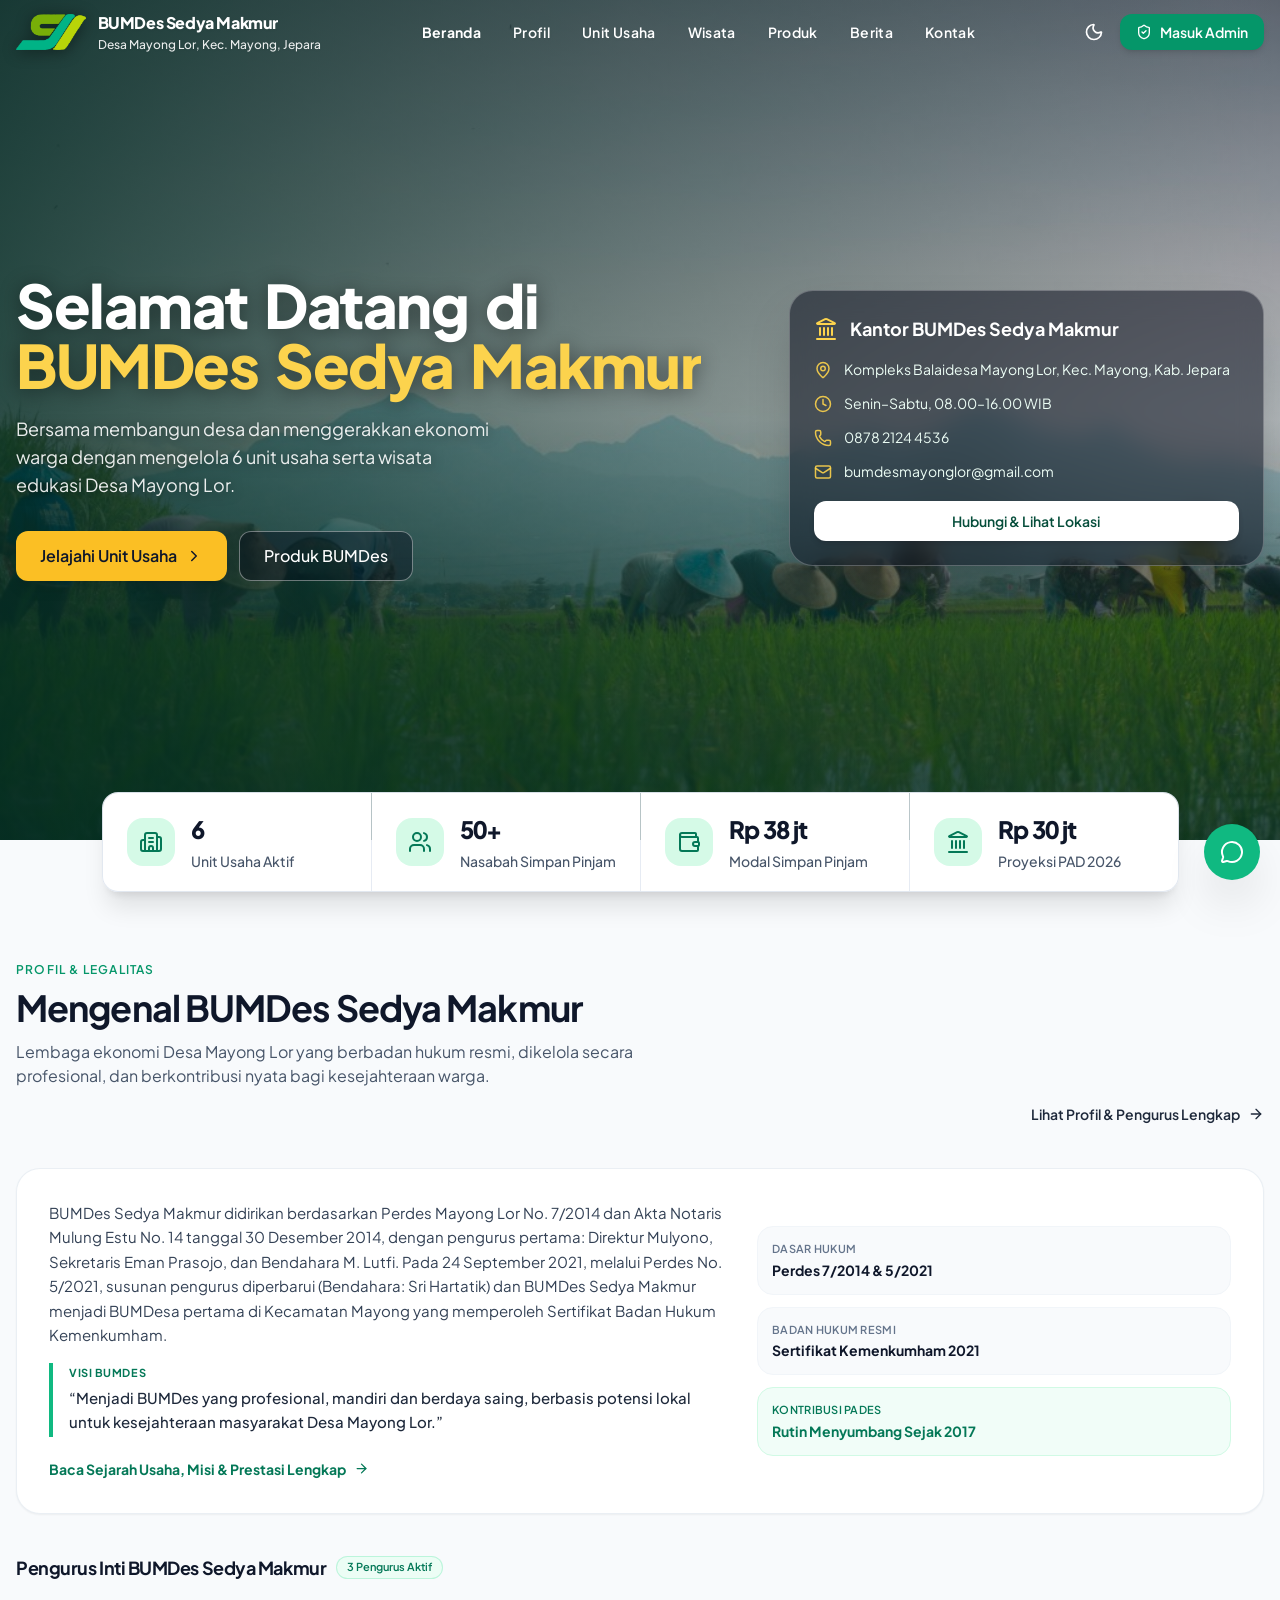
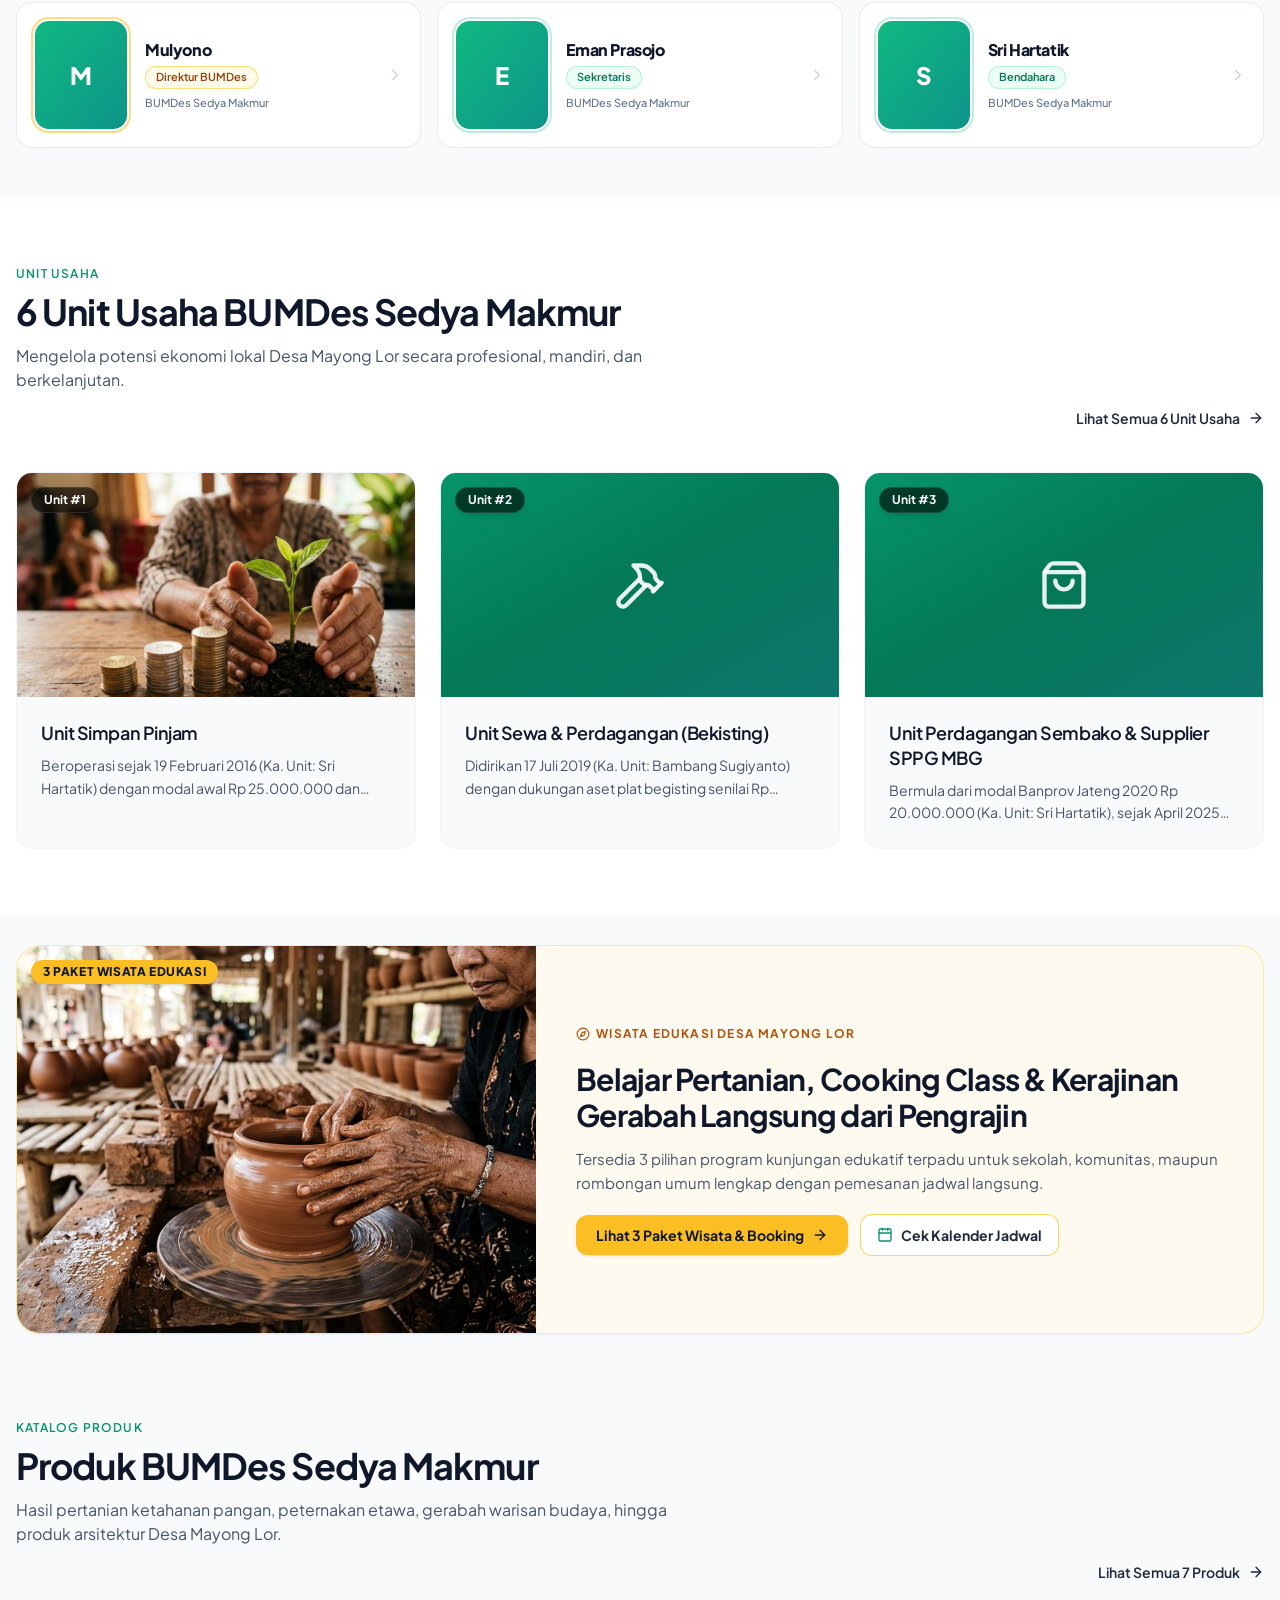
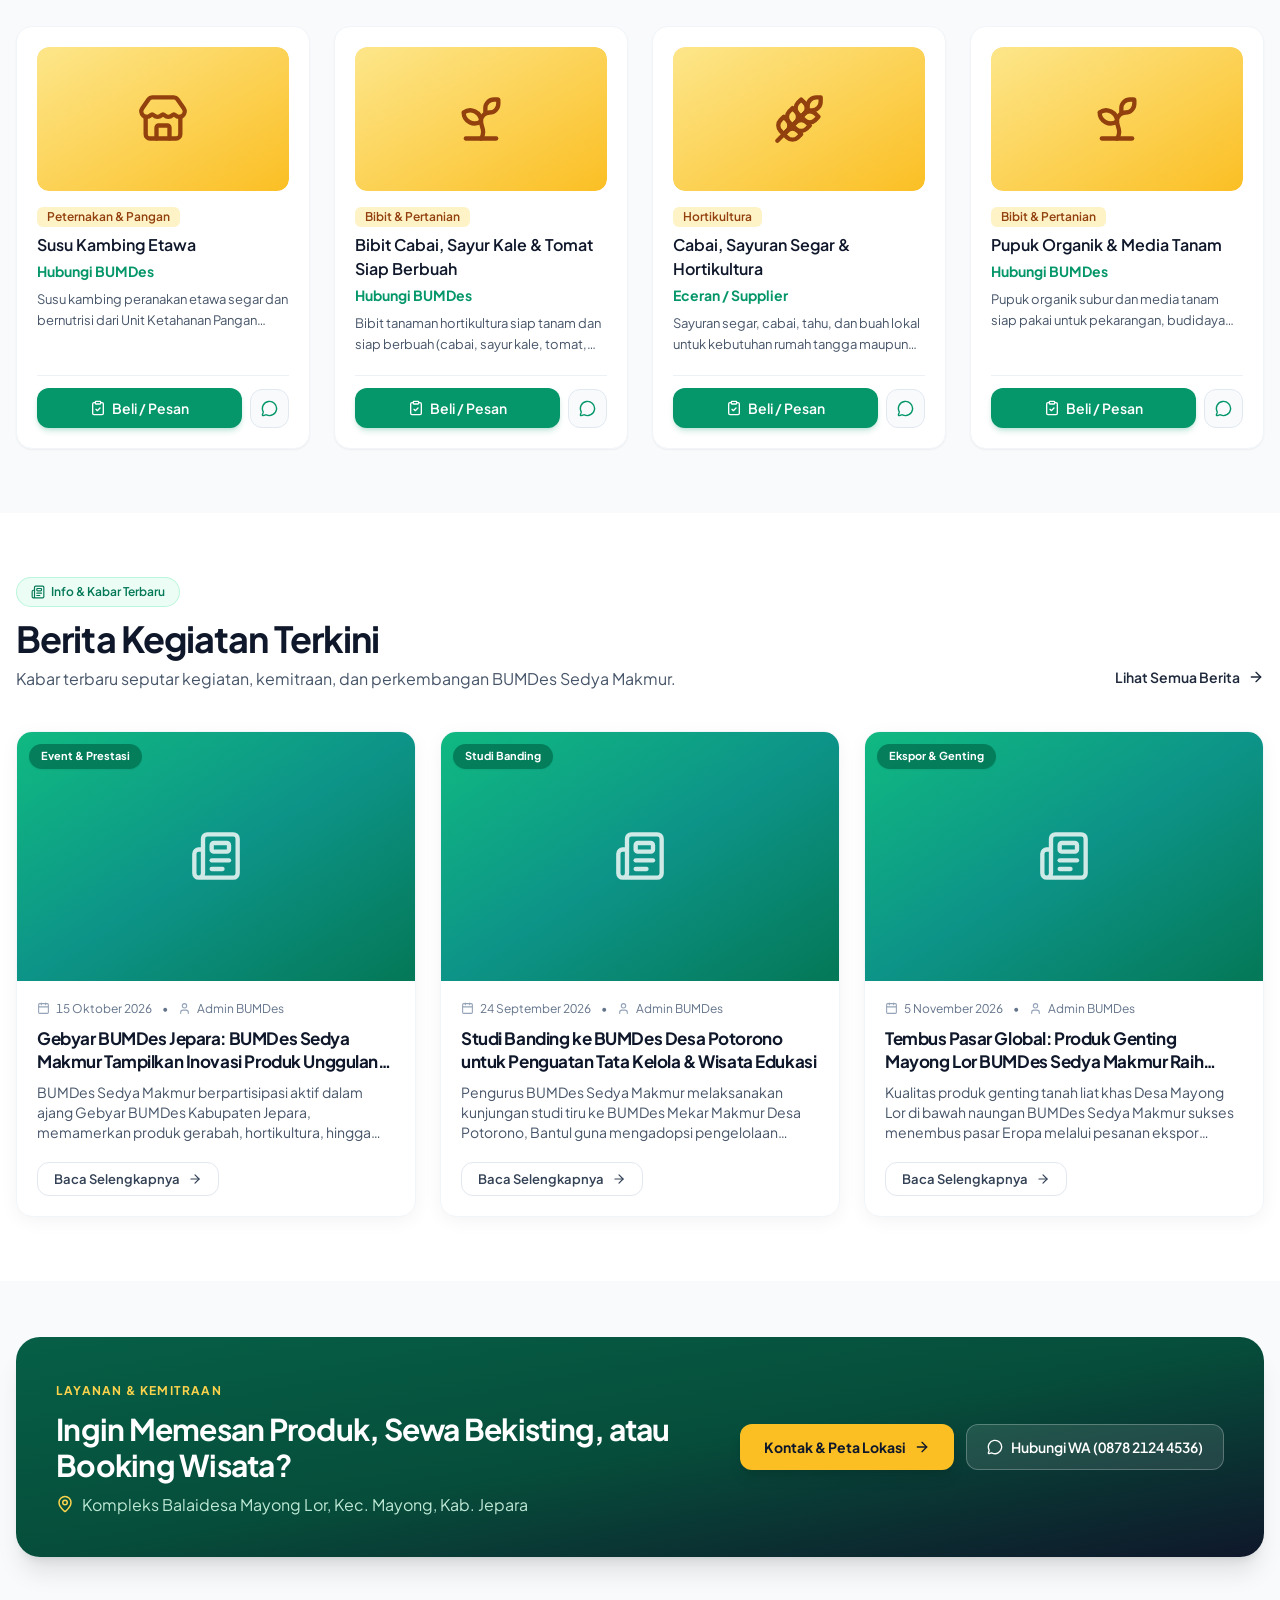
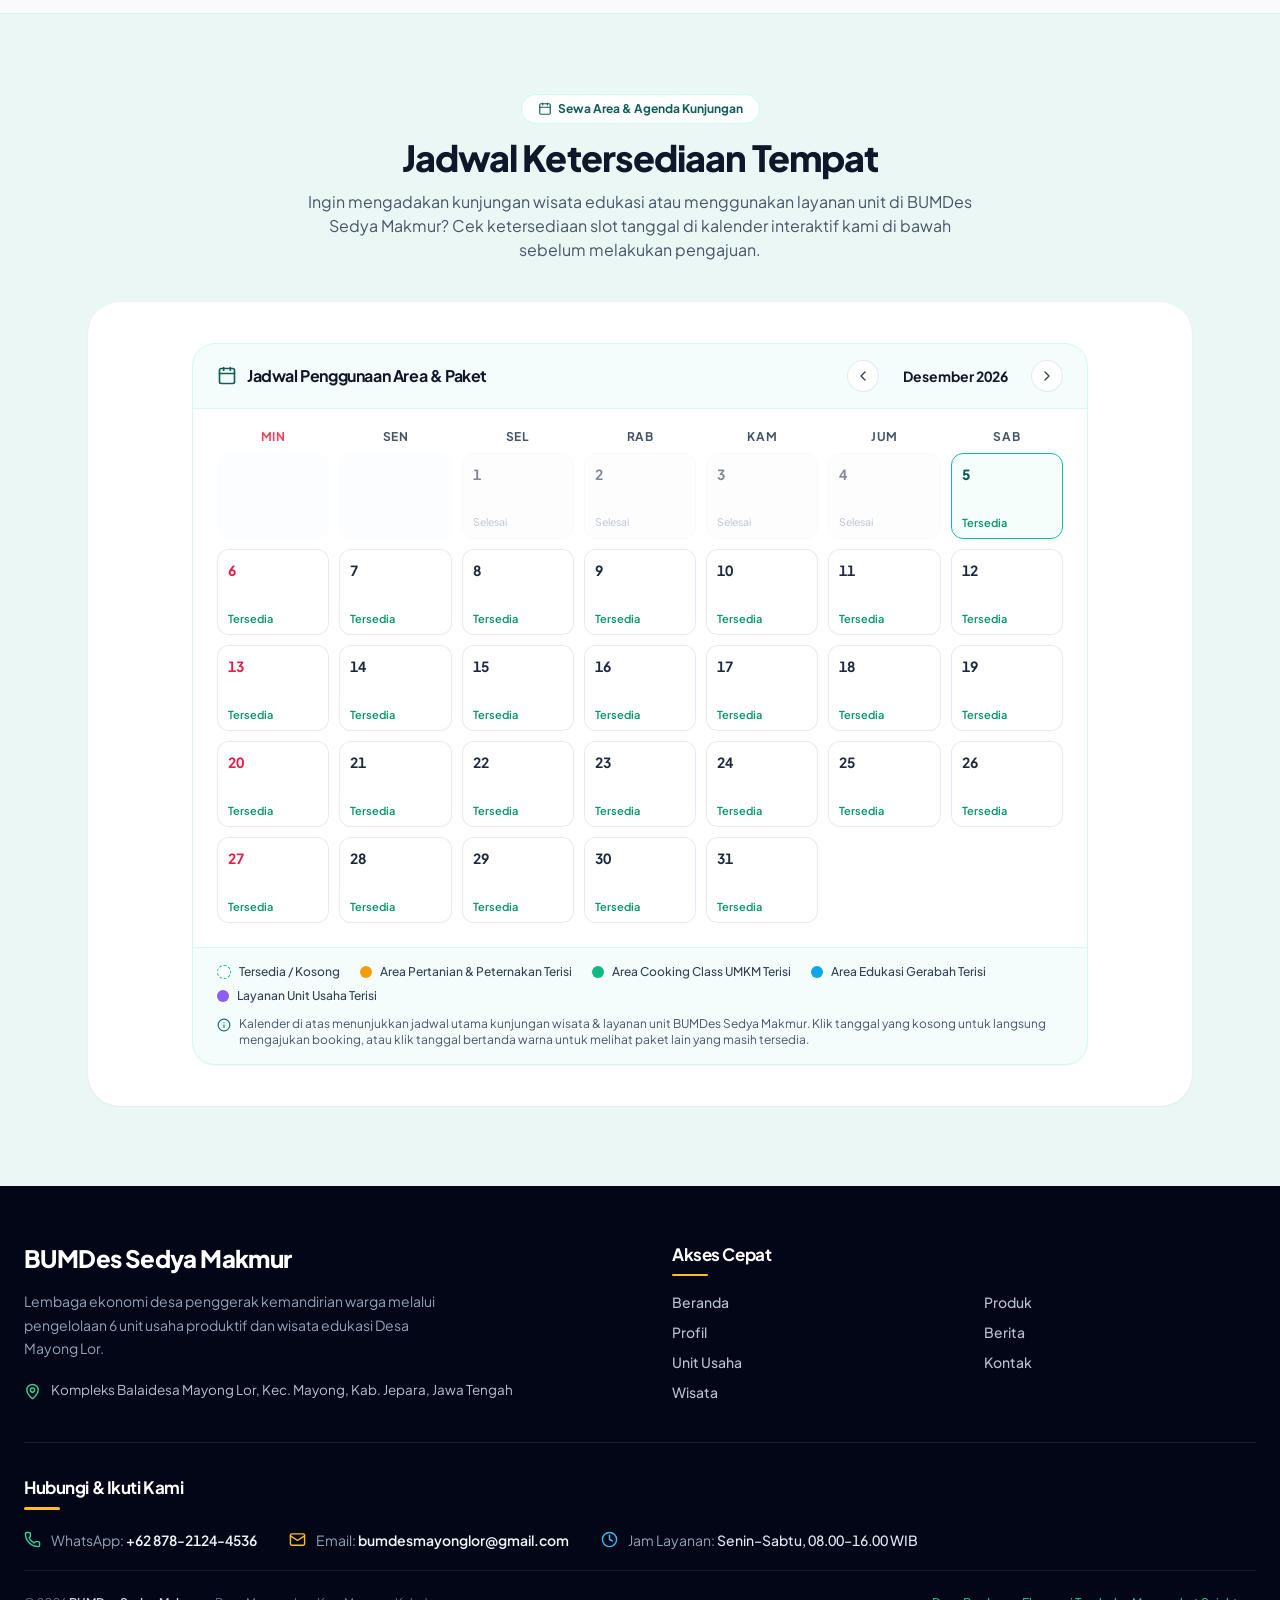
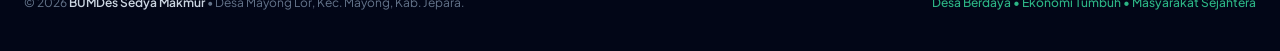
==== commit 5736ea09: "feat: add backend API router and assets for Bumdes web application" ====
--- a/index.html
+++ b/index.html
@@ -33,8 +33,8 @@
       }
     } catch (e) {}
   </script>
-  <script type="module" crossorigin src="/assets/index-CukOvlNk.js"></script>
-  <link rel="stylesheet" crossorigin href="/assets/index-3LRDmr-i.css">
+  <script type="module" crossorigin src="/assets/index-DTGjiVAG.js"></script>
+  <link rel="stylesheet" crossorigin href="/assets/index-CTiXgf59.css">
 </head>
 
 <body>
--- a/assets/index-CTiXgf59.css
+++ b/assets/index-CTiXgf59.css
@@ -0,0 +1 @@
+*,:before,:after,::backdrop{--tw-border-spacing-x:0;--tw-border-spacing-y:0;--tw-translate-x:0;--tw-translate-y:0;--tw-rotate:0;--tw-skew-x:0;--tw-skew-y:0;--tw-scale-x:1;--tw-scale-y:1;--tw-pan-x: ;--tw-pan-y: ;--tw-pinch-zoom: ;--tw-scroll-snap-strictness:proximity;--tw-gradient-from-position: ;--tw-gradient-via-position: ;--tw-gradient-to-position: ;--tw-ordinal: ;--tw-slashed-zero: ;--tw-numeric-figure: ;--tw-numeric-spacing: ;--tw-numeric-fraction: ;--tw-ring-inset: ;--tw-ring-offset-width:0px;--tw-ring-offset-color:#fff;--tw-ring-color:#3b82f680;--tw-ring-offset-shadow:0 0 #0000;--tw-ring-shadow:0 0 #0000;--tw-shadow:0 0 #0000;--tw-shadow-colored:0 0 #0000;--tw-blur: ;--tw-brightness: ;--tw-contrast: ;--tw-grayscale: ;--tw-hue-rotate: ;--tw-invert: ;--tw-saturate: ;--tw-sepia: ;--tw-drop-shadow: ;--tw-backdrop-blur: ;--tw-backdrop-brightness: ;--tw-backdrop-contrast: ;--tw-backdrop-grayscale: ;--tw-backdrop-hue-rotate: ;--tw-backdrop-invert: ;--tw-backdrop-opacity: ;--tw-backdrop-saturate: ;--tw-backdrop-sepia: ;--tw-contain-size: ;--tw-contain-layout: ;--tw-contain-paint: ;--tw-contain-style: }*,:before,:after{box-sizing:border-box;border:0 solid #e5e7eb}:before,:after{--tw-content:""}html,:host{-webkit-text-size-adjust:100%;tab-size:4;font-feature-settings:normal;font-variation-settings:normal;-webkit-tap-highlight-color:transparent;font-family:Plus Jakarta Sans,ui-sans-serif,system-ui,sans-serif;line-height:1.5}body{line-height:inherit;margin:0}hr{height:0;color:inherit;border-top-width:1px}abbr:where([title]){-webkit-text-decoration:underline dotted;text-decoration:underline dotted}h1,h2,h3,h4,h5,h6{font-size:inherit;font-weight:inherit}a{color:inherit;-webkit-text-decoration:inherit;text-decoration:inherit}b,strong{font-weight:bolder}code,kbd,samp,pre{font-feature-settings:normal;font-variation-settings:normal;font-family:ui-monospace,SFMono-Regular,Menlo,Monaco,Consolas,Liberation Mono,Courier New,monospace;font-size:1em}small{font-size:80%}sub,sup{vertical-align:baseline;font-size:75%;line-height:0;position:relative}sub{bottom:-.25em}sup{top:-.5em}table{text-indent:0;border-color:inherit;border-collapse:collapse}button,input,optgroup,select,textarea{font-feature-settings:inherit;font-variation-settings:inherit;font-family:inherit;font-size:100%;font-weight:inherit;line-height:inherit;letter-spacing:inherit;color:inherit;margin:0;padding:0}button,select{text-transform:none}button,input:where([type=button]),input:where([type=reset]),input:where([type=submit]){-webkit-appearance:button;background-color:#0000;background-image:none}:-moz-focusring{outline:auto}:-moz-ui-invalid{box-shadow:none}progress{vertical-align:baseline}::-webkit-inner-spin-button{height:auto}::-webkit-outer-spin-button{height:auto}[type=search]{-webkit-appearance:textfield;outline-offset:-2px}::-webkit-search-decoration{-webkit-appearance:none}::-webkit-file-upload-button{-webkit-appearance:button;font:inherit}summary{display:list-item}blockquote,dl,dd,h1,h2,h3,h4,h5,h6,hr,figure,p,pre{margin:0}fieldset{margin:0;padding:0}legend{padding:0}ol,ul,menu{margin:0;padding:0;list-style:none}dialog{padding:0}textarea{resize:vertical}input::-moz-placeholder{opacity:1;color:#9ca3af}textarea::-moz-placeholder{opacity:1;color:#9ca3af}input::placeholder,textarea::placeholder{opacity:1;color:#9ca3af}button,[role=button]{cursor:pointer}:disabled{cursor:default}img,svg,video,canvas,audio,iframe,embed,object{vertical-align:middle;display:block}img,video{max-width:100%;height:auto}[hidden]:where(:not([hidden=until-found])){display:none}html{scroll-behavior:smooth;font-variant-ligatures:none;font-feature-settings:"liga" 0, "clig" 0;overflow-x:clip}body{-webkit-font-smoothing:antialiased;-moz-osx-font-smoothing:grayscale;font-variant-ligatures:none;font-feature-settings:"liga" 0, "clig" 0;-webkit-tap-highlight-color:transparent;overflow-x:clip}.pointer-events-none{pointer-events:none}.pointer-events-auto{pointer-events:auto}.visible{visibility:visible}.invisible{visibility:hidden}.fixed{position:fixed}.absolute{position:absolute}.relative{position:relative}.sticky{position:sticky}.inset-0{inset:0}.inset-x-0{left:0;right:0}.-bottom-0\.5{bottom:-.125rem}.-bottom-24{bottom:-6rem}.-left-24{left:-6rem}.-right-0\.5{right:-.125rem}.-right-1{right:-.25rem}.-right-2{right:-.5rem}.-right-3{right:-.75rem}.-top-0\.5{top:-.125rem}.-top-1{top:-.25rem}.-top-1\.5{top:-.375rem}.bottom-0{bottom:0}.bottom-0\.5{bottom:.125rem}.bottom-16{bottom:4rem}.bottom-2\.5{bottom:.625rem}.bottom-4{bottom:1rem}.left-0{left:0}.left-2{left:.5rem}.left-2\.5{left:.625rem}.left-3{left:.75rem}.left-3\.5{left:.875rem}.left-4{left:1rem}.right-0{right:0}.right-2{right:.5rem}.right-2\.5{right:.625rem}.right-3{right:.75rem}.right-3\.5{right:.875rem}.right-4{right:1rem}.top-0{top:0}.top-1\/2{top:50%}.top-2{top:.5rem}.top-2\.5{top:.625rem}.top-3{top:.75rem}.top-3\.5{top:.875rem}.top-5{top:1.25rem}.top-6{top:1.5rem}.isolate{isolation:isolate}.z-10{z-index:10}.z-20{z-index:20}.z-30{z-index:30}.z-40{z-index:40}.z-50{z-index:50}.z-\[100\]{z-index:100}.z-\[60\]{z-index:60}.col-span-2{grid-column:span 2/span 2}.col-span-full{grid-column:1/-1}.mx-3{margin-left:.75rem;margin-right:.75rem}.mx-auto{margin-left:auto;margin-right:auto}.my-0\.5{margin-top:.125rem;margin-bottom:.125rem}.my-2{margin-top:.5rem;margin-bottom:.5rem}.my-2\.5{margin-top:.625rem;margin-bottom:.625rem}.-mt-10{margin-top:-2.5rem}.-mt-14{margin-top:-3.5rem}.mb-0{margin-bottom:0}.mb-0\.5{margin-bottom:.125rem}.mb-1{margin-bottom:.25rem}.mb-1\.5{margin-bottom:.375rem}.mb-2{margin-bottom:.5rem}.mb-2\.5{margin-bottom:.625rem}.mb-3{margin-bottom:.75rem}.mb-3\.5{margin-bottom:.875rem}.mb-4{margin-bottom:1rem}.mb-5{margin-bottom:1.25rem}.mb-6{margin-bottom:1.5rem}.mb-7{margin-bottom:1.75rem}.mb-8{margin-bottom:2rem}.ml-auto{margin-left:auto}.mr-\[0\.28em\]{margin-right:.28em}.mt-0\.5{margin-top:.125rem}.mt-1{margin-top:.25rem}.mt-1\.5{margin-top:.375rem}.mt-10{margin-top:2.5rem}.mt-2{margin-top:.5rem}.mt-2\.5{margin-top:.625rem}.mt-3{margin-top:.75rem}.mt-3\.5{margin-top:.875rem}.mt-4{margin-top:1rem}.mt-5{margin-top:1.25rem}.mt-6{margin-top:1.5rem}.mt-8{margin-top:2rem}.mt-auto{margin-top:auto}.line-clamp-1{-webkit-line-clamp:1;-webkit-box-orient:vertical;display:-webkit-box;overflow:hidden}.line-clamp-2{-webkit-line-clamp:2;-webkit-box-orient:vertical;display:-webkit-box;overflow:hidden}.line-clamp-3{-webkit-line-clamp:3;-webkit-box-orient:vertical;display:-webkit-box;overflow:hidden}.block{display:block}.inline-block{display:inline-block}.flex{display:flex}.inline-flex{display:inline-flex}.table{display:table}.grid{display:grid}.inline-grid{display:inline-grid}.hidden{display:none}.aspect-\[16\/10\]{aspect-ratio:16/10}.h-1{height:.25rem}.h-1\.5{height:.375rem}.h-10{height:2.5rem}.h-11{height:2.75rem}.h-12{height:3rem}.h-14{height:3.5rem}.h-16{height:4rem}.h-2{height:.5rem}.h-2\.5{height:.625rem}.h-24{height:6rem}.h-28{height:7rem}.h-3{height:.75rem}.h-3\.5{height:.875rem}.h-32{height:8rem}.h-36{height:9rem}.h-4{height:1rem}.h-40{height:10rem}.h-44{height:11rem}.h-48{height:12rem}.h-5{height:1.25rem}.h-52{height:13rem}.h-6{height:1.5rem}.h-64{height:16rem}.h-7{height:1.75rem}.h-8{height:2rem}.h-80{height:20rem}.h-9{height:2.25rem}.h-\[16px\]{height:16px}.h-\[18px\]{height:18px}.h-\[2\.5px\]{height:2.5px}.h-\[38px\]{height:38px}.h-\[42px\]{height:42px}.h-\[54px\]{height:54px}.h-\[60\%\]{height:60%}.h-full{height:100%}.h-screen{height:100vh}.max-h-72{max-height:18rem}.max-h-\[calc\(100vh-4rem\)\]{max-height:calc(100vh - 4rem)}.min-h-0{min-height:0}.min-h-\[220px\]{min-height:220px}.min-h-\[32px\]{min-height:32px}.min-h-\[54px\]{min-height:54px}.min-h-\[min\(100svh\,760px\)\]{min-height:min(100svh,760px)}.min-h-screen{min-height:100vh}.w-1\.5{width:.375rem}.w-1\/3{width:33.3333%}.w-10{width:2.5rem}.w-11{width:2.75rem}.w-11\/12{width:91.6667%}.w-12{width:3rem}.w-14{width:3.5rem}.w-16{width:4rem}.w-2{width:.5rem}.w-2\.5{width:.625rem}.w-24{width:6rem}.w-28{width:7rem}.w-3{width:.75rem}.w-3\.5{width:.875rem}.w-3\/4{width:75%}.w-32{width:8rem}.w-36{width:9rem}.w-4\/5{width:80%}.w-4\/6{width:66.6667%}.w-5{width:1.25rem}.w-64{width:16rem}.w-7{width:1.75rem}.w-8{width:2rem}.w-80{width:20rem}.w-9{width:2.25rem}.w-\[18px\]{width:18px}.w-\[238px\]{width:238px}.w-\[86px\]{width:86px}.w-\[calc\(100vw-2rem\)\]{width:calc(100vw - 2rem)}.w-auto{width:auto}.w-fit{width:fit-content}.w-full{width:100%}.w-px{width:1px}.min-w-0{min-width:0}.min-w-\[118px\]{min-width:118px}.min-w-\[150px\]{min-width:150px}.min-w-\[16px\]{min-width:16px}.min-w-\[185px\]{min-width:185px}.min-w-\[760px\]{min-width:760px}.max-w-2xl{max-width:42rem}.max-w-3xl{max-width:48rem}.max-w-4xl{max-width:56rem}.max-w-6xl{max-width:72rem}.max-w-7xl{max-width:80rem}.max-w-\[180px\]{max-width:180px}.max-w-\[200px\]{max-width:200px}.max-w-\[276px\]{max-width:276px}.max-w-\[82vw\]{max-width:82vw}.max-w-\[calc\(100vw-2rem\)\]{max-width:calc(100vw - 2rem)}.max-w-full{max-width:100%}.max-w-lg{max-width:32rem}.max-w-md{max-width:28rem}.max-w-sm{max-width:24rem}.max-w-xl{max-width:36rem}.max-w-xs{max-width:20rem}.flex-1{flex:1}.shrink-0{flex-shrink:0}.origin-left{transform-origin:0}.-translate-x-2{--tw-translate-x:-.5rem;transform:translate(var(--tw-translate-x), var(--tw-translate-y)) rotate(var(--tw-rotate)) skewX(var(--tw-skew-x)) skewY(var(--tw-skew-y)) scaleX(var(--tw-scale-x)) scaleY(var(--tw-scale-y))}.-translate-x-3{--tw-translate-x:-.75rem;transform:translate(var(--tw-translate-x), var(--tw-translate-y)) rotate(var(--tw-rotate)) skewX(var(--tw-skew-x)) skewY(var(--tw-skew-y)) scaleX(var(--tw-scale-x)) scaleY(var(--tw-scale-y))}.-translate-x-full{--tw-translate-x:-100%;transform:translate(var(--tw-translate-x), var(--tw-translate-y)) rotate(var(--tw-rotate)) skewX(var(--tw-skew-x)) skewY(var(--tw-skew-y)) scaleX(var(--tw-scale-x)) scaleY(var(--tw-scale-y))}.-translate-y-1\/2{--tw-translate-y:-50%;transform:translate(var(--tw-translate-x), var(--tw-translate-y)) rotate(var(--tw-rotate)) skewX(var(--tw-skew-x)) skewY(var(--tw-skew-y)) scaleX(var(--tw-scale-x)) scaleY(var(--tw-scale-y))}.translate-x-0{--tw-translate-x:0px;transform:translate(var(--tw-translate-x), var(--tw-translate-y)) rotate(var(--tw-rotate)) skewX(var(--tw-skew-x)) skewY(var(--tw-skew-y)) scaleX(var(--tw-scale-x)) scaleY(var(--tw-scale-y))}.translate-y-0{--tw-translate-y:0px;transform:translate(var(--tw-translate-x), var(--tw-translate-y)) rotate(var(--tw-rotate)) skewX(var(--tw-skew-x)) skewY(var(--tw-skew-y)) scaleX(var(--tw-scale-x)) scaleY(var(--tw-scale-y))}.translate-y-4{--tw-translate-y:1rem;transform:translate(var(--tw-translate-x), var(--tw-translate-y)) rotate(var(--tw-rotate)) skewX(var(--tw-skew-x)) skewY(var(--tw-skew-y)) scaleX(var(--tw-scale-x)) scaleY(var(--tw-scale-y))}.translate-y-5{--tw-translate-y:1.25rem;transform:translate(var(--tw-translate-x), var(--tw-translate-y)) rotate(var(--tw-rotate)) skewX(var(--tw-skew-x)) skewY(var(--tw-skew-y)) scaleX(var(--tw-scale-x)) scaleY(var(--tw-scale-y))}.translate-y-7{--tw-translate-y:1.75rem;transform:translate(var(--tw-translate-x), var(--tw-translate-y)) rotate(var(--tw-rotate)) skewX(var(--tw-skew-x)) skewY(var(--tw-skew-y)) scaleX(var(--tw-scale-x)) scaleY(var(--tw-scale-y))}.-rotate-90{--tw-rotate:-90deg;transform:translate(var(--tw-translate-x), var(--tw-translate-y)) rotate(var(--tw-rotate)) skewX(var(--tw-skew-x)) skewY(var(--tw-skew-y)) scaleX(var(--tw-scale-x)) scaleY(var(--tw-scale-y))}.rotate-0{--tw-rotate:0deg;transform:translate(var(--tw-translate-x), var(--tw-translate-y)) rotate(var(--tw-rotate)) skewX(var(--tw-skew-x)) skewY(var(--tw-skew-y)) scaleX(var(--tw-scale-x)) scaleY(var(--tw-scale-y))}.rotate-90{--tw-rotate:90deg;transform:translate(var(--tw-translate-x), var(--tw-translate-y)) rotate(var(--tw-rotate)) skewX(var(--tw-skew-x)) skewY(var(--tw-skew-y)) scaleX(var(--tw-scale-x)) scaleY(var(--tw-scale-y))}.scale-100{--tw-scale-x:1;--tw-scale-y:1;transform:translate(var(--tw-translate-x), var(--tw-translate-y)) rotate(var(--tw-rotate)) skewX(var(--tw-skew-x)) skewY(var(--tw-skew-y)) scaleX(var(--tw-scale-x)) scaleY(var(--tw-scale-y))}.scale-105{--tw-scale-x:1.05;--tw-scale-y:1.05;transform:translate(var(--tw-translate-x), var(--tw-translate-y)) rotate(var(--tw-rotate)) skewX(var(--tw-skew-x)) skewY(var(--tw-skew-y)) scaleX(var(--tw-scale-x)) scaleY(var(--tw-scale-y))}.scale-75{--tw-scale-x:.75;--tw-scale-y:.75;transform:translate(var(--tw-translate-x), var(--tw-translate-y)) rotate(var(--tw-rotate)) skewX(var(--tw-skew-x)) skewY(var(--tw-skew-y)) scaleX(var(--tw-scale-x)) scaleY(var(--tw-scale-y))}.scale-90{--tw-scale-x:.9;--tw-scale-y:.9;transform:translate(var(--tw-translate-x), var(--tw-translate-y)) rotate(var(--tw-rotate)) skewX(var(--tw-skew-x)) skewY(var(--tw-skew-y)) scaleX(var(--tw-scale-x)) scaleY(var(--tw-scale-y))}.scale-x-0{--tw-scale-x:0;transform:translate(var(--tw-translate-x), var(--tw-translate-y)) rotate(var(--tw-rotate)) skewX(var(--tw-skew-x)) skewY(var(--tw-skew-y)) scaleX(var(--tw-scale-x)) scaleY(var(--tw-scale-y))}.scale-x-100{--tw-scale-x:1;transform:translate(var(--tw-translate-x), var(--tw-translate-y)) rotate(var(--tw-rotate)) skewX(var(--tw-skew-x)) skewY(var(--tw-skew-y)) scaleX(var(--tw-scale-x)) scaleY(var(--tw-scale-y))}.transform-gpu{transform:translate3d(var(--tw-translate-x), var(--tw-translate-y), 0) rotate(var(--tw-rotate)) skewX(var(--tw-skew-x)) skewY(var(--tw-skew-y)) scaleX(var(--tw-scale-x)) scaleY(var(--tw-scale-y))}@keyframes shrink{0%{width:100%}to{width:0%}}.animate-\[shrink_4\.5s_linear_forwards\]{animation:4.5s linear forwards shrink}@keyframes pulse{50%{opacity:.5}}.animate-pulse{animation:2s cubic-bezier(.4,0,.6,1) infinite pulse}@keyframes spin{to{transform:rotate(360deg)}}.animate-spin{animation:1s linear infinite spin}.cursor-default{cursor:default}.cursor-pointer{cursor:pointer}.select-none{-webkit-user-select:none;user-select:none}.select-all{-webkit-user-select:all;user-select:all}.scroll-mt-20{scroll-margin-top:5rem}.list-disc{list-style-type:disc}.appearance-none{appearance:none}.grid-cols-1{grid-template-columns:repeat(1,minmax(0,1fr))}.grid-cols-2{grid-template-columns:repeat(2,minmax(0,1fr))}.grid-cols-3{grid-template-columns:repeat(3,minmax(0,1fr))}.grid-cols-5{grid-template-columns:repeat(5,minmax(0,1fr))}.grid-cols-7{grid-template-columns:repeat(7,minmax(0,1fr))}.flex-col{flex-direction:column}.flex-col-reverse{flex-direction:column-reverse}.flex-wrap{flex-wrap:wrap}.place-items-center{place-items:center}.items-start{align-items:flex-start}.items-center{align-items:center}.items-baseline{align-items:baseline}.items-stretch{align-items:stretch}.justify-end{justify-content:flex-end}.justify-center{justify-content:center}.justify-between{justify-content:space-between}.gap-0\.5{gap:.125rem}.gap-1{gap:.25rem}.gap-1\.5{gap:.375rem}.gap-10{gap:2.5rem}.gap-2{gap:.5rem}.gap-2\.5{gap:.625rem}.gap-3{gap:.75rem}.gap-3\.5{gap:.875rem}.gap-4{gap:1rem}.gap-5{gap:1.25rem}.gap-6{gap:1.5rem}.gap-px{gap:1px}.gap-x-2\.5{-moz-column-gap:.625rem;column-gap:.625rem}.gap-x-3{-moz-column-gap:.75rem;column-gap:.75rem}.gap-x-5{-moz-column-gap:1.25rem;column-gap:1.25rem}.gap-x-6{-moz-column-gap:1.5rem;column-gap:1.5rem}.gap-y-1{row-gap:.25rem}.gap-y-2{row-gap:.5rem}.space-y-1>:not([hidden])~:not([hidden]){--tw-space-y-reverse:0;margin-top:calc(.25rem * calc(1 - var(--tw-space-y-reverse)));margin-bottom:calc(.25rem * var(--tw-space-y-reverse))}.space-y-1\.5>:not([hidden])~:not([hidden]){--tw-space-y-reverse:0;margin-top:calc(.375rem * calc(1 - var(--tw-space-y-reverse)));margin-bottom:calc(.375rem * var(--tw-space-y-reverse))}.space-y-2>:not([hidden])~:not([hidden]){--tw-space-y-reverse:0;margin-top:calc(.5rem * calc(1 - var(--tw-space-y-reverse)));margin-bottom:calc(.5rem * var(--tw-space-y-reverse))}.space-y-2\.5>:not([hidden])~:not([hidden]){--tw-space-y-reverse:0;margin-top:calc(.625rem * calc(1 - var(--tw-space-y-reverse)));margin-bottom:calc(.625rem * var(--tw-space-y-reverse))}.space-y-3>:not([hidden])~:not([hidden]){--tw-space-y-reverse:0;margin-top:calc(.75rem * calc(1 - var(--tw-space-y-reverse)));margin-bottom:calc(.75rem * var(--tw-space-y-reverse))}.space-y-3\.5>:not([hidden])~:not([hidden]){--tw-space-y-reverse:0;margin-top:calc(.875rem * calc(1 - var(--tw-space-y-reverse)));margin-bottom:calc(.875rem * var(--tw-space-y-reverse))}.space-y-4>:not([hidden])~:not([hidden]){--tw-space-y-reverse:0;margin-top:calc(1rem * calc(1 - var(--tw-space-y-reverse)));margin-bottom:calc(1rem * var(--tw-space-y-reverse))}.space-y-5>:not([hidden])~:not([hidden]){--tw-space-y-reverse:0;margin-top:calc(1.25rem * calc(1 - var(--tw-space-y-reverse)));margin-bottom:calc(1.25rem * var(--tw-space-y-reverse))}.space-y-6>:not([hidden])~:not([hidden]){--tw-space-y-reverse:0;margin-top:calc(1.5rem * calc(1 - var(--tw-space-y-reverse)));margin-bottom:calc(1.5rem * var(--tw-space-y-reverse))}.divide-y>:not([hidden])~:not([hidden]){--tw-divide-y-reverse:0;border-top-width:calc(1px * calc(1 - var(--tw-divide-y-reverse)));border-bottom-width:calc(1px * var(--tw-divide-y-reverse))}.divide-slate-100>:not([hidden])~:not([hidden]){--tw-divide-opacity:1;border-color:rgb(241 245 249/var(--tw-divide-opacity,1))}.self-start{align-self:flex-start}.overflow-hidden{overflow:hidden}.overflow-x-auto{overflow-x:auto}.overflow-y-auto{overflow-y:auto}.overflow-x-hidden{overflow-x:hidden}.overflow-x-clip{overflow-x:clip}.truncate{text-overflow:ellipsis;white-space:nowrap;overflow:hidden}.whitespace-nowrap{white-space:nowrap}.whitespace-pre-line{white-space:pre-line}.text-balance{text-wrap:balance}.text-pretty{text-wrap:pretty}.break-words{overflow-wrap:break-word}.break-all{word-break:break-all}.rounded{border-radius:.25rem}.rounded-2xl{border-radius:1rem}.rounded-3xl{border-radius:1.5rem}.rounded-\[14px\]{border-radius:14px}.rounded-\[28px\]{border-radius:28px}.rounded-full{border-radius:9999px}.rounded-lg{border-radius:.5rem}.rounded-md{border-radius:.375rem}.rounded-xl{border-radius:.75rem}.border{border-width:1px}.border-0{border-width:0}.border-2{border-width:2px}.border-b{border-bottom-width:1px}.border-l-4{border-left-width:4px}.border-r{border-right-width:1px}.border-t{border-top-width:1px}.border-dashed{border-style:dashed}.border-amber-200{--tw-border-opacity:1;border-color:rgb(253 230 138/var(--tw-border-opacity,1))}.border-amber-200\/60{border-color:#fde68a99}.border-amber-200\/70{border-color:#fde68ab3}.border-amber-200\/80{border-color:#fde68acc}.border-amber-300{--tw-border-opacity:1;border-color:rgb(252 211 77/var(--tw-border-opacity,1))}.border-amber-300\/35{border-color:#fcd34d59}.border-amber-300\/70{border-color:#fcd34db3}.border-amber-300\/80{border-color:#fcd34dcc}.border-amber-300\/90{border-color:#fcd34de6}.border-amber-400{--tw-border-opacity:1;border-color:rgb(251 191 36/var(--tw-border-opacity,1))}.border-emerald-100{--tw-border-opacity:1;border-color:rgb(209 250 229/var(--tw-border-opacity,1))}.border-emerald-200{--tw-border-opacity:1;border-color:rgb(167 243 208/var(--tw-border-opacity,1))}.border-emerald-200\/60{border-color:#a7f3d099}.border-emerald-200\/70{border-color:#a7f3d0b3}.border-emerald-200\/80{border-color:#a7f3d0cc}.border-emerald-300\/90{border-color:#6ee7b7e6}.border-emerald-400{--tw-border-opacity:1;border-color:rgb(52 211 153/var(--tw-border-opacity,1))}.border-emerald-500{--tw-border-opacity:1;border-color:rgb(16 185 129/var(--tw-border-opacity,1))}.border-emerald-500\/30{border-color:#10b9814d}.border-emerald-600{--tw-border-opacity:1;border-color:rgb(5 150 105/var(--tw-border-opacity,1))}.border-rose-200{--tw-border-opacity:1;border-color:rgb(254 205 211/var(--tw-border-opacity,1))}.border-rose-200\/80{border-color:#fecdd3cc}.border-rose-500{--tw-border-opacity:1;border-color:rgb(244 63 94/var(--tw-border-opacity,1))}.border-rose-500\/30{border-color:#f43f5e4d}.border-sky-200{--tw-border-opacity:1;border-color:rgb(186 230 253/var(--tw-border-opacity,1))}.border-sky-300\/90{border-color:#7dd3fce6}.border-sky-500\/30{border-color:#0ea5e94d}.border-slate-100{--tw-border-opacity:1;border-color:rgb(241 245 249/var(--tw-border-opacity,1))}.border-slate-200{--tw-border-opacity:1;border-color:rgb(226 232 240/var(--tw-border-opacity,1))}.border-slate-200\/50{border-color:#e2e8f080}.border-slate-200\/60{border-color:#e2e8f099}.border-slate-200\/70{border-color:#e2e8f0b3}.border-slate-200\/80{border-color:#e2e8f0cc}.border-slate-200\/85{border-color:#e2e8f0d9}.border-slate-200\/90{border-color:#e2e8f0e6}.border-slate-300{--tw-border-opacity:1;border-color:rgb(203 213 225/var(--tw-border-opacity,1))}.border-slate-800\/60{border-color:#1e293b99}.border-slate-800\/80{border-color:#1e293bcc}.border-teal-100{--tw-border-opacity:1;border-color:rgb(204 251 241/var(--tw-border-opacity,1))}.border-teal-100\/80{border-color:#ccfbf1cc}.border-teal-100\/90{border-color:#ccfbf1e6}.border-teal-200{--tw-border-opacity:1;border-color:rgb(153 246 228/var(--tw-border-opacity,1))}.border-teal-500{--tw-border-opacity:1;border-color:rgb(20 184 166/var(--tw-border-opacity,1))}.border-transparent{border-color:#0000}.border-violet-200{--tw-border-opacity:1;border-color:rgb(221 214 254/var(--tw-border-opacity,1))}.border-violet-300\/90{border-color:#c4b5fde6}.border-white\/10{border-color:#ffffff1a}.border-white\/15{border-color:#ffffff26}.border-white\/20{border-color:#fff3}.border-white\/25{border-color:#ffffff40}.border-white\/40{border-color:#fff6}.border-white\/90{border-color:#ffffffe6}.bg-\[\#eaf7f5\]{--tw-bg-opacity:1;background-color:rgb(234 247 245/var(--tw-bg-opacity,1))}.bg-amber-100{--tw-bg-opacity:1;background-color:rgb(254 243 199/var(--tw-bg-opacity,1))}.bg-amber-300{--tw-bg-opacity:1;background-color:rgb(252 211 77/var(--tw-bg-opacity,1))}.bg-amber-400{--tw-bg-opacity:1;background-color:rgb(251 191 36/var(--tw-bg-opacity,1))}.bg-amber-400\/20{background-color:#fbbf2433}.bg-amber-400\/90{background-color:#fbbf24e6}.bg-amber-50{--tw-bg-opacity:1;background-color:rgb(255 251 235/var(--tw-bg-opacity,1))}.bg-amber-50\/30{background-color:#fffbeb4d}.bg-amber-50\/35{background-color:#fffbeb59}.bg-amber-50\/40{background-color:#fffbeb66}.bg-amber-50\/45{background-color:#fffbeb73}.bg-amber-50\/60{background-color:#fffbeb99}.bg-amber-50\/70{background-color:#fffbebb3}.bg-amber-50\/80{background-color:#fffbebcc}.bg-amber-500{--tw-bg-opacity:1;background-color:rgb(245 158 11/var(--tw-bg-opacity,1))}.bg-amber-600{--tw-bg-opacity:1;background-color:rgb(217 119 6/var(--tw-bg-opacity,1))}.bg-black\/40{background-color:#0006}.bg-black\/50{background-color:#00000080}.bg-black\/55{background-color:#0000008c}.bg-black\/60{background-color:#0009}.bg-emerald-100{--tw-bg-opacity:1;background-color:rgb(209 250 229/var(--tw-bg-opacity,1))}.bg-emerald-100\/90{background-color:#d1fae5e6}.bg-emerald-400\/15{background-color:#34d39926}.bg-emerald-400\/85{background-color:#34d399d9}.bg-emerald-50{--tw-bg-opacity:1;background-color:rgb(236 253 245/var(--tw-bg-opacity,1))}.bg-emerald-50\/30{background-color:#ecfdf54d}.bg-emerald-50\/35{background-color:#ecfdf559}.bg-emerald-50\/60{background-color:#ecfdf599}.bg-emerald-50\/70{background-color:#ecfdf5b3}.bg-emerald-500{--tw-bg-opacity:1;background-color:rgb(16 185 129/var(--tw-bg-opacity,1))}.bg-emerald-500\/20{background-color:#10b98133}.bg-emerald-600{--tw-bg-opacity:1;background-color:rgb(5 150 105/var(--tw-bg-opacity,1))}.bg-emerald-600\/90{background-color:#059669e6}.bg-emerald-700{--tw-bg-opacity:1;background-color:rgb(4 120 87/var(--tw-bg-opacity,1))}.bg-emerald-700\/90{background-color:#047857e6}.bg-emerald-950{--tw-bg-opacity:1;background-color:rgb(2 44 34/var(--tw-bg-opacity,1))}.bg-rose-100{--tw-bg-opacity:1;background-color:rgb(255 228 230/var(--tw-bg-opacity,1))}.bg-rose-50{--tw-bg-opacity:1;background-color:rgb(255 241 242/var(--tw-bg-opacity,1))}.bg-rose-50\/30{background-color:#fff1f24d}.bg-rose-500{--tw-bg-opacity:1;background-color:rgb(244 63 94/var(--tw-bg-opacity,1))}.bg-rose-600{--tw-bg-opacity:1;background-color:rgb(225 29 72/var(--tw-bg-opacity,1))}.bg-sky-100{--tw-bg-opacity:1;background-color:rgb(224 242 254/var(--tw-bg-opacity,1))}.bg-sky-50{--tw-bg-opacity:1;background-color:rgb(240 249 255/var(--tw-bg-opacity,1))}.bg-sky-50\/35{background-color:#f0f9ff59}.bg-sky-500{--tw-bg-opacity:1;background-color:rgb(14 165 233/var(--tw-bg-opacity,1))}.bg-slate-100{--tw-bg-opacity:1;background-color:rgb(241 245 249/var(--tw-bg-opacity,1))}.bg-slate-200{--tw-bg-opacity:1;background-color:rgb(226 232 240/var(--tw-bg-opacity,1))}.bg-slate-200\/80{background-color:#e2e8f0cc}.bg-slate-50{--tw-bg-opacity:1;background-color:rgb(248 250 252/var(--tw-bg-opacity,1))}.bg-slate-50\/45{background-color:#f8fafc73}.bg-slate-50\/60{background-color:#f8fafc99}.bg-slate-50\/70{background-color:#f8fafcb3}.bg-slate-50\/80{background-color:#f8fafccc}.bg-slate-50\/90{background-color:#f8fafce6}.bg-slate-900{--tw-bg-opacity:1;background-color:rgb(15 23 42/var(--tw-bg-opacity,1))}.bg-slate-900\/65{background-color:#0f172aa6}.bg-slate-900\/75{background-color:#0f172abf}.bg-slate-900\/80{background-color:#0f172acc}.bg-slate-950{--tw-bg-opacity:1;background-color:rgb(2 6 23/var(--tw-bg-opacity,1))}.bg-slate-950\/40{background-color:#02061766}.bg-slate-950\/50{background-color:#02061780}.bg-slate-950\/65{background-color:#020617a6}.bg-teal-100{--tw-bg-opacity:1;background-color:rgb(204 251 241/var(--tw-bg-opacity,1))}.bg-teal-50{--tw-bg-opacity:1;background-color:rgb(240 253 250/var(--tw-bg-opacity,1))}.bg-teal-50\/60{background-color:#f0fdfa99}.bg-teal-50\/75{background-color:#f0fdfabf}.bg-transparent{background-color:#0000}.bg-violet-50{--tw-bg-opacity:1;background-color:rgb(245 243 255/var(--tw-bg-opacity,1))}.bg-violet-50\/35{background-color:#f5f3ff59}.bg-violet-500{--tw-bg-opacity:1;background-color:rgb(139 92 246/var(--tw-bg-opacity,1))}.bg-white{--tw-bg-opacity:1;background-color:rgb(255 255 255/var(--tw-bg-opacity,1))}.bg-white\/10{background-color:#ffffff1a}.bg-white\/20{background-color:#fff3}.bg-white\/40{background-color:#fff6}.bg-white\/80{background-color:#fffc}.bg-white\/95{background-color:#fffffff2}.bg-\[radial-gradient\(circle_at_top_right\,rgba\(255\,255\,255\,0\.2\)\,transparent_60\%\)\]{background-image:radial-gradient(circle at 100% 0,#fff3,#0000 60%)}.bg-gradient-to-b{background-image:linear-gradient(to bottom, var(--tw-gradient-stops))}.bg-gradient-to-br{background-image:linear-gradient(to bottom right, var(--tw-gradient-stops))}.bg-gradient-to-r{background-image:linear-gradient(to right, var(--tw-gradient-stops))}.bg-gradient-to-t{background-image:linear-gradient(to top, var(--tw-gradient-stops))}.from-amber-200{--tw-gradient-from:#fde68a var(--tw-gradient-from-position);--tw-gradient-to:#fde68a00 var(--tw-gradient-to-position);--tw-gradient-stops:var(--tw-gradient-from), var(--tw-gradient-to)}.from-amber-300{--tw-gradient-from:#fcd34d var(--tw-gradient-from-position);--tw-gradient-to:#fcd34d00 var(--tw-gradient-to-position);--tw-gradient-stops:var(--tw-gradient-from), var(--tw-gradient-to)}.from-amber-400{--tw-gradient-from:#fbbf24 var(--tw-gradient-from-position);--tw-gradient-to:#fbbf2400 var(--tw-gradient-to-position);--tw-gradient-stops:var(--tw-gradient-from), var(--tw-gradient-to)}.from-emerald-500{--tw-gradient-from:#10b981 var(--tw-gradient-from-position);--tw-gradient-to:#10b98100 var(--tw-gradient-to-position);--tw-gradient-stops:var(--tw-gradient-from), var(--tw-gradient-to)}.from-emerald-600{--tw-gradient-from:#059669 var(--tw-gradient-from-position);--tw-gradient-to:#05966900 var(--tw-gradient-to-position);--tw-gradient-stops:var(--tw-gradient-from), var(--tw-gradient-to)}.from-emerald-800{--tw-gradient-from:#065f46 var(--tw-gradient-from-position);--tw-gradient-to:#065f4600 var(--tw-gradient-to-position);--tw-gradient-stops:var(--tw-gradient-from), var(--tw-gradient-to)}.from-emerald-950{--tw-gradient-from:#022c22 var(--tw-gradient-from-position);--tw-gradient-to:#022c2200 var(--tw-gradient-to-position);--tw-gradient-stops:var(--tw-gradient-from), var(--tw-gradient-to)}.from-emerald-950\/75{--tw-gradient-from:#022c22bf var(--tw-gradient-from-position);--tw-gradient-to:#022c2200 var(--tw-gradient-to-position);--tw-gradient-stops:var(--tw-gradient-from), var(--tw-gradient-to)}.from-emerald-950\/95{--tw-gradient-from:#022c22f2 var(--tw-gradient-from-position);--tw-gradient-to:#022c2200 var(--tw-gradient-to-position);--tw-gradient-stops:var(--tw-gradient-from), var(--tw-gradient-to)}.from-slate-950\/55{--tw-gradient-from:#0206178c var(--tw-gradient-from-position);--tw-gradient-to:#02061700 var(--tw-gradient-to-position);--tw-gradient-stops:var(--tw-gradient-from), var(--tw-gradient-to)}.via-amber-400{--tw-gradient-to:#fbbf2400 var(--tw-gradient-to-position);--tw-gradient-stops:var(--tw-gradient-from), #fbbf24 var(--tw-gradient-via-position), var(--tw-gradient-to)}.via-amber-500{--tw-gradient-to:#f59e0b00 var(--tw-gradient-to-position);--tw-gradient-stops:var(--tw-gradient-from), #f59e0b var(--tw-gradient-via-position), var(--tw-gradient-to)}.via-emerald-700{--tw-gradient-to:#04785700 var(--tw-gradient-to-position);--tw-gradient-stops:var(--tw-gradient-from), #047857 var(--tw-gradient-via-position), var(--tw-gradient-to)}.via-emerald-900{--tw-gradient-to:#064e3b00 var(--tw-gradient-to-position);--tw-gradient-stops:var(--tw-gradient-from), #064e3b var(--tw-gradient-via-position), var(--tw-gradient-to)}.via-emerald-900\/90{--tw-gradient-to:#064e3b00 var(--tw-gradient-to-position);--tw-gradient-stops:var(--tw-gradient-from), #064e3be6 var(--tw-gradient-via-position), var(--tw-gradient-to)}.via-emerald-950\/35{--tw-gradient-to:#022c2200 var(--tw-gradient-to-position);--tw-gradient-stops:var(--tw-gradient-from), #022c2259 var(--tw-gradient-via-position), var(--tw-gradient-to)}.via-emerald-950\/80{--tw-gradient-to:#022c2200 var(--tw-gradient-to-position);--tw-gradient-stops:var(--tw-gradient-from), #022c22cc var(--tw-gradient-via-position), var(--tw-gradient-to)}.via-slate-950\/15{--tw-gradient-to:#02061700 var(--tw-gradient-to-position);--tw-gradient-stops:var(--tw-gradient-from), #02061726 var(--tw-gradient-via-position), var(--tw-gradient-to)}.via-teal-600{--tw-gradient-to:#0d948800 var(--tw-gradient-to-position);--tw-gradient-stops:var(--tw-gradient-from), #0d9488 var(--tw-gradient-via-position), var(--tw-gradient-to)}.to-amber-300{--tw-gradient-to:#fcd34d var(--tw-gradient-to-position)}.to-amber-400{--tw-gradient-to:#fbbf24 var(--tw-gradient-to-position)}.to-amber-600\/90{--tw-gradient-to:#d97706e6 var(--tw-gradient-to-position)}.to-emerald-700{--tw-gradient-to:#047857 var(--tw-gradient-to-position)}.to-emerald-950{--tw-gradient-to:#022c22 var(--tw-gradient-to-position)}.to-orange-500{--tw-gradient-to:#f97316 var(--tw-gradient-to-position)}.to-slate-900{--tw-gradient-to:#0f172a var(--tw-gradient-to-position)}.to-teal-600{--tw-gradient-to:#0d9488 var(--tw-gradient-to-position)}.to-teal-700{--tw-gradient-to:#0f766e var(--tw-gradient-to-position)}.to-teal-950\/95{--tw-gradient-to:#042f2ef2 var(--tw-gradient-to-position)}.to-transparent{--tw-gradient-to:transparent var(--tw-gradient-to-position)}.stroke-\[2\.5\]{stroke-width:2.5px}.object-contain{-o-object-fit:contain;object-fit:contain}.object-cover{-o-object-fit:cover;object-fit:cover}.object-\[38\%_66\%\]{-o-object-position:38% 66%;object-position:38% 66%}.object-\[50\%_18\%\]{-o-object-position:50% 18%;object-position:50% 18%}.object-center{-o-object-position:center;object-position:center}.object-top{-o-object-position:top;object-position:top}.p-0\.5{padding:.125rem}.p-1{padding:.25rem}.p-1\.5{padding:.375rem}.p-12{padding:3rem}.p-2{padding:.5rem}.p-2\.5{padding:.625rem}.p-3{padding:.75rem}.p-3\.5{padding:.875rem}.p-4{padding:1rem}.p-5{padding:1.25rem}.p-6{padding:1.5rem}.px-1{padding-left:.25rem;padding-right:.25rem}.px-1\.5{padding-left:.375rem;padding-right:.375rem}.px-12{padding-left:3rem;padding-right:3rem}.px-2{padding-left:.5rem;padding-right:.5rem}.px-2\.5{padding-left:.625rem;padding-right:.625rem}.px-3{padding-left:.75rem;padding-right:.75rem}.px-3\.5{padding-left:.875rem;padding-right:.875rem}.px-4{padding-left:1rem;padding-right:1rem}.px-5{padding-left:1.25rem;padding-right:1.25rem}.px-6{padding-left:1.5rem;padding-right:1.5rem}.py-0\.5{padding-top:.125rem;padding-bottom:.125rem}.py-1{padding-top:.25rem;padding-bottom:.25rem}.py-1\.5{padding-top:.375rem;padding-bottom:.375rem}.py-10{padding-top:2.5rem;padding-bottom:2.5rem}.py-12{padding-top:3rem;padding-bottom:3rem}.py-14{padding-top:3.5rem;padding-bottom:3.5rem}.py-16{padding-top:4rem;padding-bottom:4rem}.py-2{padding-top:.5rem;padding-bottom:.5rem}.py-2\.5{padding-top:.625rem;padding-bottom:.625rem}.py-3{padding-top:.75rem;padding-bottom:.75rem}.py-3\.5{padding-top:.875rem;padding-bottom:.875rem}.py-4{padding-top:1rem;padding-bottom:1rem}.py-6{padding-top:1.5rem;padding-bottom:1.5rem}.pb-10{padding-bottom:2.5rem}.pb-14{padding-bottom:3.5rem}.pb-16{padding-bottom:4rem}.pb-2{padding-bottom:.5rem}.pb-20{padding-bottom:5rem}.pb-24{padding-bottom:6rem}.pb-3{padding-bottom:.75rem}.pb-3\.5{padding-bottom:.875rem}.pb-4{padding-bottom:1rem}.pb-5{padding-bottom:1.25rem}.pb-6{padding-bottom:1.5rem}.pl-0{padding-left:0}.pl-10{padding-left:2.5rem}.pl-3\.5{padding-left:.875rem}.pl-4{padding-left:1rem}.pl-5{padding-left:1.25rem}.pl-9{padding-left:2.25rem}.pr-11{padding-right:2.75rem}.pr-2{padding-right:.5rem}.pr-3{padding-right:.75rem}.pr-3\.5{padding-right:.875rem}.pr-4{padding-right:1rem}.pr-9{padding-right:2.25rem}.pt-0\.5{padding-top:.125rem}.pt-1{padding-top:.25rem}.pt-12{padding-top:3rem}.pt-14{padding-top:3.5rem}.pt-2{padding-top:.5rem}.pt-24{padding-top:6rem}.pt-28{padding-top:7rem}.pt-3{padding-top:.75rem}.pt-3\.5{padding-top:.875rem}.pt-4{padding-top:1rem}.pt-5{padding-top:1.25rem}.pt-6{padding-top:1.5rem}.pt-8{padding-top:2rem}.text-left{text-align:left}.text-center{text-align:center}.text-right{text-align:right}.align-top{vertical-align:top}.font-mono{font-family:ui-monospace,SFMono-Regular,Menlo,Monaco,Consolas,Liberation Mono,Courier New,monospace}.font-sans{font-family:Plus Jakarta Sans,ui-sans-serif,system-ui,sans-serif}.text-2xl{font-size:1.5rem;line-height:2rem}.text-3xl{font-size:1.875rem;line-height:2.25rem}.text-4xl{font-size:2.25rem;line-height:2.5rem}.text-\[10\.5px\]{font-size:10.5px}.text-\[10px\]{font-size:10px}.text-\[11\.5px\]{font-size:11.5px}.text-\[11px\]{font-size:11px}.text-\[13\.5px\]{font-size:13.5px}.text-\[13px\]{font-size:13px}.text-\[15\.5px\]{font-size:15.5px}.text-\[15px\]{font-size:15px}.text-\[17px\]{font-size:17px}.text-\[22px\]{font-size:22px}.text-\[27px\]{font-size:27px}.text-\[9\.5px\]{font-size:9.5px}.text-base{font-size:1rem;line-height:1.5rem}.text-lg{font-size:1.125rem;line-height:1.75rem}.text-sm{font-size:.875rem;line-height:1.25rem}.text-xl{font-size:1.25rem;line-height:1.75rem}.text-xs{font-size:.75rem;line-height:1rem}.font-bold{font-weight:700}.font-extrabold{font-weight:800}.font-medium{font-weight:500}.font-semibold{font-weight:600}.uppercase{text-transform:uppercase}.normal-case{text-transform:none}.italic{font-style:italic}.tabular-nums{--tw-numeric-spacing:tabular-nums;font-variant-numeric:var(--tw-ordinal) var(--tw-slashed-zero) var(--tw-numeric-figure) var(--tw-numeric-spacing) var(--tw-numeric-fraction)}.leading-\[1\.15\]{line-height:1.15}.leading-\[1\.16\]{line-height:1.16}.leading-\[1\.22\]{line-height:1.22}.leading-\[1\.7\]{line-height:1.7}.leading-\[1\.85\]{line-height:1.85}.leading-none{line-height:1}.leading-relaxed{line-height:1.625}.leading-snug{line-height:1.375}.leading-tight{line-height:1.25}.tracking-normal{letter-spacing:0}.tracking-tight{letter-spacing:-.025em}.tracking-wide{letter-spacing:.025em}.tracking-wider{letter-spacing:.05em}.tracking-widest{letter-spacing:.1em}.text-amber-300{--tw-text-opacity:1;color:rgb(252 211 77/var(--tw-text-opacity,1))}.text-amber-300\/90{color:#fcd34de6}.text-amber-400{--tw-text-opacity:1;color:rgb(251 191 36/var(--tw-text-opacity,1))}.text-amber-500{--tw-text-opacity:1;color:rgb(245 158 11/var(--tw-text-opacity,1))}.text-amber-600{--tw-text-opacity:1;color:rgb(217 119 6/var(--tw-text-opacity,1))}.text-amber-700{--tw-text-opacity:1;color:rgb(180 83 9/var(--tw-text-opacity,1))}.text-amber-800{--tw-text-opacity:1;color:rgb(146 64 14/var(--tw-text-opacity,1))}.text-amber-900{--tw-text-opacity:1;color:rgb(120 53 15/var(--tw-text-opacity,1))}.text-amber-900\/90{color:#78350fe6}.text-amber-950{--tw-text-opacity:1;color:rgb(69 26 3/var(--tw-text-opacity,1))}.text-emerald-100{--tw-text-opacity:1;color:rgb(209 250 229/var(--tw-text-opacity,1))}.text-emerald-100\/80{color:#d1fae5cc}.text-emerald-100\/90{color:#d1fae5e6}.text-emerald-400{--tw-text-opacity:1;color:rgb(52 211 153/var(--tw-text-opacity,1))}.text-emerald-400\/85{color:#34d399d9}.text-emerald-50{--tw-text-opacity:1;color:rgb(236 253 245/var(--tw-text-opacity,1))}.text-emerald-50\/90{color:#ecfdf5e6}.text-emerald-500{--tw-text-opacity:1;color:rgb(16 185 129/var(--tw-text-opacity,1))}.text-emerald-600{--tw-text-opacity:1;color:rgb(5 150 105/var(--tw-text-opacity,1))}.text-emerald-700{--tw-text-opacity:1;color:rgb(4 120 87/var(--tw-text-opacity,1))}.text-emerald-700\/90{color:#047857e6}.text-emerald-800{--tw-text-opacity:1;color:rgb(6 95 70/var(--tw-text-opacity,1))}.text-emerald-900{--tw-text-opacity:1;color:rgb(6 78 59/var(--tw-text-opacity,1))}.text-rose-500{--tw-text-opacity:1;color:rgb(244 63 94/var(--tw-text-opacity,1))}.text-rose-600{--tw-text-opacity:1;color:rgb(225 29 72/var(--tw-text-opacity,1))}.text-rose-700{--tw-text-opacity:1;color:rgb(190 18 60/var(--tw-text-opacity,1))}.text-rose-900{--tw-text-opacity:1;color:rgb(136 19 55/var(--tw-text-opacity,1))}.text-sky-400{--tw-text-opacity:1;color:rgb(56 189 248/var(--tw-text-opacity,1))}.text-sky-600{--tw-text-opacity:1;color:rgb(2 132 199/var(--tw-text-opacity,1))}.text-sky-700{--tw-text-opacity:1;color:rgb(3 105 161/var(--tw-text-opacity,1))}.text-sky-800{--tw-text-opacity:1;color:rgb(7 89 133/var(--tw-text-opacity,1))}.text-sky-900{--tw-text-opacity:1;color:rgb(12 74 110/var(--tw-text-opacity,1))}.text-slate-100{--tw-text-opacity:1;color:rgb(241 245 249/var(--tw-text-opacity,1))}.text-slate-200{--tw-text-opacity:1;color:rgb(226 232 240/var(--tw-text-opacity,1))}.text-slate-300{--tw-text-opacity:1;color:rgb(203 213 225/var(--tw-text-opacity,1))}.text-slate-300\/90{color:#cbd5e1e6}.text-slate-400{--tw-text-opacity:1;color:rgb(148 163 184/var(--tw-text-opacity,1))}.text-slate-500{--tw-text-opacity:1;color:rgb(100 116 139/var(--tw-text-opacity,1))}.text-slate-600{--tw-text-opacity:1;color:rgb(71 85 105/var(--tw-text-opacity,1))}.text-slate-700{--tw-text-opacity:1;color:rgb(51 65 85/var(--tw-text-opacity,1))}.text-slate-800{--tw-text-opacity:1;color:rgb(30 41 59/var(--tw-text-opacity,1))}.text-slate-900{--tw-text-opacity:1;color:rgb(15 23 42/var(--tw-text-opacity,1))}.text-slate-900\/80{color:#0f172acc}.text-slate-900\/85{color:#0f172ad9}.text-slate-950{--tw-text-opacity:1;color:rgb(2 6 23/var(--tw-text-opacity,1))}.text-teal-600{--tw-text-opacity:1;color:rgb(13 148 136/var(--tw-text-opacity,1))}.text-teal-700{--tw-text-opacity:1;color:rgb(15 118 110/var(--tw-text-opacity,1))}.text-teal-800{--tw-text-opacity:1;color:rgb(17 94 89/var(--tw-text-opacity,1))}.text-teal-900{--tw-text-opacity:1;color:rgb(19 78 74/var(--tw-text-opacity,1))}.text-violet-700{--tw-text-opacity:1;color:rgb(109 40 217/var(--tw-text-opacity,1))}.text-violet-800{--tw-text-opacity:1;color:rgb(91 33 182/var(--tw-text-opacity,1))}.text-white{--tw-text-opacity:1;color:rgb(255 255 255/var(--tw-text-opacity,1))}.text-white\/80{color:#fffc}.text-white\/90{color:#ffffffe6}.text-white\/95{color:#fffffff2}.underline{text-decoration-line:underline}.underline-offset-2{text-underline-offset:2px}.antialiased{-webkit-font-smoothing:antialiased;-moz-osx-font-smoothing:grayscale}.opacity-0{opacity:0}.opacity-100{opacity:1}.opacity-55{opacity:.55}.opacity-80{opacity:.8}.opacity-90{opacity:.9}.shadow{--tw-shadow:0 1px 3px 0 #0000001a, 0 1px 2px -1px #0000001a;--tw-shadow-colored:0 1px 3px 0 var(--tw-shadow-color), 0 1px 2px -1px var(--tw-shadow-color);box-shadow:var(--tw-ring-offset-shadow,0 0 #0000), var(--tw-ring-shadow,0 0 #0000), var(--tw-shadow)}.shadow-2xl{--tw-shadow:0 25px 50px -12px #00000040;--tw-shadow-colored:0 25px 50px -12px var(--tw-shadow-color);box-shadow:var(--tw-ring-offset-shadow,0 0 #0000), var(--tw-ring-shadow,0 0 #0000), var(--tw-shadow)}.shadow-\[0_-4px_20px_rgba\(0\,0\,0\,0\.06\)\]{--tw-shadow:0 -4px 20px #0000000f;--tw-shadow-colored:0 -4px 20px var(--tw-shadow-color);box-shadow:var(--tw-ring-offset-shadow,0 0 #0000), var(--tw-ring-shadow,0 0 #0000), var(--tw-shadow)}.shadow-\[0_4px_20px_-2px_rgba\(0\,0\,0\,0\.06\)\]{--tw-shadow:0 4px 20px -2px #0000000f;--tw-shadow-colored:0 4px 20px -2px var(--tw-shadow-color);box-shadow:var(--tw-ring-offset-shadow,0 0 #0000), var(--tw-ring-shadow,0 0 #0000), var(--tw-shadow)}.shadow-\[0_8px_24px_-6px_rgba\(15\,23\,42\,0\.08\)\]{--tw-shadow:0 8px 24px -6px #0f172a14;--tw-shadow-colored:0 8px 24px -6px var(--tw-shadow-color);box-shadow:var(--tw-ring-offset-shadow,0 0 #0000), var(--tw-ring-shadow,0 0 #0000), var(--tw-shadow)}.shadow-inner{--tw-shadow:inset 0 2px 4px 0 #0000000d;--tw-shadow-colored:inset 0 2px 4px 0 var(--tw-shadow-color);box-shadow:var(--tw-ring-offset-shadow,0 0 #0000), var(--tw-ring-shadow,0 0 #0000), var(--tw-shadow)}.shadow-lg{--tw-shadow:0 10px 15px -3px #0000001a, 0 4px 6px -4px #0000001a;--tw-shadow-colored:0 10px 15px -3px var(--tw-shadow-color), 0 4px 6px -4px var(--tw-shadow-color);box-shadow:var(--tw-ring-offset-shadow,0 0 #0000), var(--tw-ring-shadow,0 0 #0000), var(--tw-shadow)}.shadow-md{--tw-shadow:0 4px 6px -1px #0000001a, 0 2px 4px -2px #0000001a;--tw-shadow-colored:0 4px 6px -1px var(--tw-shadow-color), 0 2px 4px -2px var(--tw-shadow-color);box-shadow:var(--tw-ring-offset-shadow,0 0 #0000), var(--tw-ring-shadow,0 0 #0000), var(--tw-shadow)}.shadow-sm{--tw-shadow:0 1px 2px 0 #0000000d;--tw-shadow-colored:0 1px 2px 0 var(--tw-shadow-color);box-shadow:var(--tw-ring-offset-shadow,0 0 #0000), var(--tw-ring-shadow,0 0 #0000), var(--tw-shadow)}.shadow-xl{--tw-shadow:0 20px 25px -5px #0000001a, 0 8px 10px -6px #0000001a;--tw-shadow-colored:0 20px 25px -5px var(--tw-shadow-color), 0 8px 10px -6px var(--tw-shadow-color);box-shadow:var(--tw-ring-offset-shadow,0 0 #0000), var(--tw-ring-shadow,0 0 #0000), var(--tw-shadow)}.shadow-amber-500\/25{--tw-shadow-color:#f59e0b40;--tw-shadow:var(--tw-shadow-colored)}.shadow-amber-600\/20{--tw-shadow-color:#d9770633;--tw-shadow:var(--tw-shadow-colored)}.shadow-emerald-600\/20{--tw-shadow-color:#05966933;--tw-shadow:var(--tw-shadow-colored)}.shadow-emerald-600\/25{--tw-shadow-color:#05966940;--tw-shadow:var(--tw-shadow-colored)}.shadow-emerald-700\/20{--tw-shadow-color:#04785733;--tw-shadow:var(--tw-shadow-colored)}.shadow-rose-600\/20{--tw-shadow-color:#e11d4833;--tw-shadow:var(--tw-shadow-colored)}.shadow-slate-200\/40{--tw-shadow-color:#e2e8f066;--tw-shadow:var(--tw-shadow-colored)}.ring-1{--tw-ring-offset-shadow:var(--tw-ring-inset) 0 0 0 var(--tw-ring-offset-width) var(--tw-ring-offset-color);--tw-ring-shadow:var(--tw-ring-inset) 0 0 0 calc(1px + var(--tw-ring-offset-width)) var(--tw-ring-color);box-shadow:var(--tw-ring-offset-shadow), var(--tw-ring-shadow), var(--tw-shadow,0 0 #0000)}.ring-2{--tw-ring-offset-shadow:var(--tw-ring-inset) 0 0 0 var(--tw-ring-offset-width) var(--tw-ring-offset-color);--tw-ring-shadow:var(--tw-ring-inset) 0 0 0 calc(2px + var(--tw-ring-offset-width)) var(--tw-ring-color);box-shadow:var(--tw-ring-offset-shadow), var(--tw-ring-shadow), var(--tw-shadow,0 0 #0000)}.ring-4{--tw-ring-offset-shadow:var(--tw-ring-inset) 0 0 0 var(--tw-ring-offset-width) var(--tw-ring-offset-color);--tw-ring-shadow:var(--tw-ring-inset) 0 0 0 calc(4px + var(--tw-ring-offset-width)) var(--tw-ring-color);box-shadow:var(--tw-ring-offset-shadow), var(--tw-ring-shadow), var(--tw-shadow,0 0 #0000)}.ring-amber-400\/30{--tw-ring-color:#fbbf244d}.ring-amber-400\/40{--tw-ring-color:#fbbf2466}.ring-amber-400\/55{--tw-ring-color:#fbbf248c}.ring-emerald-500\/15{--tw-ring-color:#10b98126}.ring-emerald-500\/25{--tw-ring-color:#10b98140}.ring-emerald-600{--tw-ring-opacity:1;--tw-ring-color:rgb(5 150 105/var(--tw-ring-opacity,1))}.ring-white{--tw-ring-opacity:1;--tw-ring-color:rgb(255 255 255/var(--tw-ring-opacity,1))}.ring-offset-1{--tw-ring-offset-width:1px}.blur-3xl{--tw-blur:blur(64px);filter:var(--tw-blur) var(--tw-brightness) var(--tw-contrast) var(--tw-grayscale) var(--tw-hue-rotate) var(--tw-invert) var(--tw-saturate) var(--tw-sepia) var(--tw-drop-shadow)}.brightness-110{--tw-brightness:brightness(1.1);filter:var(--tw-blur) var(--tw-brightness) var(--tw-contrast) var(--tw-grayscale) var(--tw-hue-rotate) var(--tw-invert) var(--tw-saturate) var(--tw-sepia) var(--tw-drop-shadow)}.drop-shadow-\[0_1px_6px_rgba\(0\,0\,0\,0\.5\)\]{--tw-drop-shadow:drop-shadow(0 1px 6px #00000080);filter:var(--tw-blur) var(--tw-brightness) var(--tw-contrast) var(--tw-grayscale) var(--tw-hue-rotate) var(--tw-invert) var(--tw-saturate) var(--tw-sepia) var(--tw-drop-shadow)}.drop-shadow-\[0_2px_10px_rgba\(0\,0\,0\,0\.45\)\]{--tw-drop-shadow:drop-shadow(0 2px 10px #00000073);filter:var(--tw-blur) var(--tw-brightness) var(--tw-contrast) var(--tw-grayscale) var(--tw-hue-rotate) var(--tw-invert) var(--tw-saturate) var(--tw-sepia) var(--tw-drop-shadow)}.drop-shadow-\[0_2px_8px_rgba\(0\,0\,0\,0\.45\)\]{--tw-drop-shadow:drop-shadow(0 2px 8px #00000073);filter:var(--tw-blur) var(--tw-brightness) var(--tw-contrast) var(--tw-grayscale) var(--tw-hue-rotate) var(--tw-invert) var(--tw-saturate) var(--tw-sepia) var(--tw-drop-shadow)}.drop-shadow-sm{--tw-drop-shadow:drop-shadow(0 1px 1px #0000000d);filter:var(--tw-blur) var(--tw-brightness) var(--tw-contrast) var(--tw-grayscale) var(--tw-hue-rotate) var(--tw-invert) var(--tw-saturate) var(--tw-sepia) var(--tw-drop-shadow)}.filter{filter:var(--tw-blur) var(--tw-brightness) var(--tw-contrast) var(--tw-grayscale) var(--tw-hue-rotate) var(--tw-invert) var(--tw-saturate) var(--tw-sepia) var(--tw-drop-shadow)}.backdrop-blur-\[2px\]{--tw-backdrop-blur:blur(2px);-webkit-backdrop-filter:var(--tw-backdrop-blur) var(--tw-backdrop-brightness) var(--tw-backdrop-contrast) var(--tw-backdrop-grayscale) var(--tw-backdrop-hue-rotate) var(--tw-backdrop-invert) var(--tw-backdrop-opacity) var(--tw-backdrop-saturate) var(--tw-backdrop-sepia);backdrop-filter:var(--tw-backdrop-blur) var(--tw-backdrop-brightness) var(--tw-backdrop-contrast) var(--tw-backdrop-grayscale) var(--tw-backdrop-hue-rotate) var(--tw-backdrop-invert) var(--tw-backdrop-opacity) var(--tw-backdrop-saturate) var(--tw-backdrop-sepia)}.backdrop-blur-md{--tw-backdrop-blur:blur(12px);-webkit-backdrop-filter:var(--tw-backdrop-blur) var(--tw-backdrop-brightness) var(--tw-backdrop-contrast) var(--tw-backdrop-grayscale) var(--tw-backdrop-hue-rotate) var(--tw-backdrop-invert) var(--tw-backdrop-opacity) var(--tw-backdrop-saturate) var(--tw-backdrop-sepia);backdrop-filter:var(--tw-backdrop-blur) var(--tw-backdrop-brightness) var(--tw-backdrop-contrast) var(--tw-backdrop-grayscale) var(--tw-backdrop-hue-rotate) var(--tw-backdrop-invert) var(--tw-backdrop-opacity) var(--tw-backdrop-saturate) var(--tw-backdrop-sepia)}.backdrop-blur-sm{--tw-backdrop-blur:blur(4px);-webkit-backdrop-filter:var(--tw-backdrop-blur) var(--tw-backdrop-brightness) var(--tw-backdrop-contrast) var(--tw-backdrop-grayscale) var(--tw-backdrop-hue-rotate) var(--tw-backdrop-invert) var(--tw-backdrop-opacity) var(--tw-backdrop-saturate) var(--tw-backdrop-sepia);backdrop-filter:var(--tw-backdrop-blur) var(--tw-backdrop-brightness) var(--tw-backdrop-contrast) var(--tw-backdrop-grayscale) var(--tw-backdrop-hue-rotate) var(--tw-backdrop-invert) var(--tw-backdrop-opacity) var(--tw-backdrop-saturate) var(--tw-backdrop-sepia)}.transition{transition-property:color,background-color,border-color,text-decoration-color,fill,stroke,opacity,box-shadow,transform,filter,-webkit-backdrop-filter,backdrop-filter;transition-duration:.15s;transition-timing-function:cubic-bezier(.4,0,.2,1)}.transition-\[width\]{transition-property:width;transition-duration:.15s;transition-timing-function:cubic-bezier(.4,0,.2,1)}.transition-all{transition-property:all;transition-duration:.15s;transition-timing-function:cubic-bezier(.4,0,.2,1)}.transition-colors{transition-property:color,background-color,border-color,text-decoration-color,fill,stroke;transition-duration:.15s;transition-timing-function:cubic-bezier(.4,0,.2,1)}.transition-opacity{transition-property:opacity;transition-duration:.15s;transition-timing-function:cubic-bezier(.4,0,.2,1)}.transition-transform{transition-property:transform;transition-duration:.15s;transition-timing-function:cubic-bezier(.4,0,.2,1)}.delay-300{transition-delay:.3s}.duration-150{transition-duration:.15s}.duration-200{transition-duration:.2s}.duration-300{transition-duration:.3s}.duration-500{transition-duration:.5s}.duration-700{transition-duration:.7s}.ease-\[cubic-bezier\(0\.16\,1\,0\.3\,1\)\]{transition-timing-function:cubic-bezier(.16,1,.3,1)}.ease-\[cubic-bezier\(0\.22\,1\,0\.36\,1\)\]{transition-timing-function:cubic-bezier(.22,1,.36,1)}.ease-out{transition-timing-function:cubic-bezier(0,0,.2,1)}.will-change-\[transform\,opacity\]{will-change:transform,opacity}.will-change-\[width\]{will-change:width}.will-change-transform{will-change:transform}.\[color-scheme\:light\]{--lightningcss-light:initial;--lightningcss-dark: ;color-scheme:light}@keyframes fadeIn{0%{opacity:0;transform:translateY(-6px)scale(.98)}to{opacity:1;transform:translateY(0)scale(1)}}@keyframes slideUpSmooth{0%{opacity:0;transform:translateY(20px)}to{opacity:1;transform:translate(0,0)}}.animate-in{animation:.22s ease-out forwards fadeIn}.animate-hero-left{animation:.75s cubic-bezier(.16,1,.3,1) forwards slideUpSmooth}.animate-hero-right{opacity:0;animation:.75s cubic-bezier(.16,1,.3,1) .12s forwards slideUpSmooth}.hero-word-mask{vertical-align:top;margin-bottom:-.14em;padding-bottom:.14em;display:inline-block;overflow:hidden}@keyframes heroWordUp{0%{opacity:0;transform:translateY(.4em)}to{opacity:1;transform:translate(0,0)}}.hero-word{opacity:0;will-change:opacity, transform;animation:.6s cubic-bezier(.33,1,.68,1) forwards heroWordUp;display:inline-block}@keyframes heroFadeInUp{0%{opacity:0;transform:translateY(16px)}to{opacity:1;transform:translate(0,0)}}.animate-hero-sub{opacity:0;animation:.55s cubic-bezier(.33,1,.68,1) .4s forwards heroFadeInUp}.animate-hero-cta{opacity:0;animation:.55s cubic-bezier(.33,1,.68,1) .52s forwards heroFadeInUp}@keyframes cardSlideIn{0%{opacity:0;transform:translateY(18px)}to{opacity:1;transform:translate(0,0)}}.animate-card-in{opacity:0;will-change:opacity, transform;animation:.55s cubic-bezier(.16,1,.3,1) forwards cardSlideIn}.modal-card-height{max-height:calc(100dvh - 1.5rem)}@media (width>=640px){.modal-card-height{max-height:calc(100dvh - 2.5rem)}}.modal-scroll{scrollbar-width:thin;scrollbar-color:#94a3b88c transparent;overscroll-behavior:contain}.modal-scroll::-webkit-scrollbar{width:6px;height:6px}.modal-scroll::-webkit-scrollbar-track{background:0 0}.modal-scroll::-webkit-scrollbar-thumb{background-color:#94a3b880;border-radius:9999px}.modal-scroll::-webkit-scrollbar-thumb:hover{background-color:#10b981b3}@media (prefers-reduced-motion:reduce){*,:before,:after{scroll-behavior:auto!important;transition-duration:.01ms!important;animation-duration:.01ms!important;animation-iteration-count:1!important}.hero-word,.animate-hero-sub,.animate-hero-cta,.animate-card-in{opacity:1!important;filter:none!important;transform:none!important}}.last\:border-0:last-child{border-width:0}.hover\:-translate-y-0\.5:hover{--tw-translate-y:-.125rem;transform:translate(var(--tw-translate-x), var(--tw-translate-y)) rotate(var(--tw-rotate)) skewX(var(--tw-skew-x)) skewY(var(--tw-skew-y)) scaleX(var(--tw-scale-x)) scaleY(var(--tw-scale-y))}.hover\:-translate-y-1:hover{--tw-translate-y:-.25rem;transform:translate(var(--tw-translate-x), var(--tw-translate-y)) rotate(var(--tw-rotate)) skewX(var(--tw-skew-x)) skewY(var(--tw-skew-y)) scaleX(var(--tw-scale-x)) scaleY(var(--tw-scale-y))}.hover\:-translate-y-1\.5:hover{--tw-translate-y:-.375rem;transform:translate(var(--tw-translate-x), var(--tw-translate-y)) rotate(var(--tw-rotate)) skewX(var(--tw-skew-x)) skewY(var(--tw-skew-y)) scaleX(var(--tw-scale-x)) scaleY(var(--tw-scale-y))}.hover\:scale-110:hover{--tw-scale-x:1.1;--tw-scale-y:1.1;transform:translate(var(--tw-translate-x), var(--tw-translate-y)) rotate(var(--tw-rotate)) skewX(var(--tw-skew-x)) skewY(var(--tw-skew-y)) scaleX(var(--tw-scale-x)) scaleY(var(--tw-scale-y))}.hover\:border-amber-300:hover{--tw-border-opacity:1;border-color:rgb(252 211 77/var(--tw-border-opacity,1))}.hover\:border-amber-500:hover{--tw-border-opacity:1;border-color:rgb(245 158 11/var(--tw-border-opacity,1))}.hover\:border-emerald-200:hover{--tw-border-opacity:1;border-color:rgb(167 243 208/var(--tw-border-opacity,1))}.hover\:border-emerald-300:hover{--tw-border-opacity:1;border-color:rgb(110 231 183/var(--tw-border-opacity,1))}.hover\:border-emerald-400:hover{--tw-border-opacity:1;border-color:rgb(52 211 153/var(--tw-border-opacity,1))}.hover\:border-emerald-400\/80:hover{border-color:#34d399cc}.hover\:border-emerald-500:hover{--tw-border-opacity:1;border-color:rgb(16 185 129/var(--tw-border-opacity,1))}.hover\:border-teal-400:hover{--tw-border-opacity:1;border-color:rgb(45 212 191/var(--tw-border-opacity,1))}.hover\:bg-amber-100:hover{--tw-bg-opacity:1;background-color:rgb(254 243 199/var(--tw-bg-opacity,1))}.hover\:bg-amber-100\/70:hover{background-color:#fef3c7b3}.hover\:bg-amber-200:hover{--tw-bg-opacity:1;background-color:rgb(253 230 138/var(--tw-bg-opacity,1))}.hover\:bg-amber-300:hover{--tw-bg-opacity:1;background-color:rgb(252 211 77/var(--tw-bg-opacity,1))}.hover\:bg-amber-50\/30:hover{background-color:#fffbeb4d}.hover\:bg-amber-50\/40:hover{background-color:#fffbeb66}.hover\:bg-amber-50\/80:hover{background-color:#fffbebcc}.hover\:bg-amber-600:hover{--tw-bg-opacity:1;background-color:rgb(217 119 6/var(--tw-bg-opacity,1))}.hover\:bg-amber-700:hover{--tw-bg-opacity:1;background-color:rgb(180 83 9/var(--tw-bg-opacity,1))}.hover\:bg-emerald-100:hover{--tw-bg-opacity:1;background-color:rgb(209 250 229/var(--tw-bg-opacity,1))}.hover\:bg-emerald-200:hover{--tw-bg-opacity:1;background-color:rgb(167 243 208/var(--tw-bg-opacity,1))}.hover\:bg-emerald-50:hover{--tw-bg-opacity:1;background-color:rgb(236 253 245/var(--tw-bg-opacity,1))}.hover\:bg-emerald-50\/30:hover{background-color:#ecfdf54d}.hover\:bg-emerald-50\/40:hover{background-color:#ecfdf566}.hover\:bg-emerald-50\/70:hover{background-color:#ecfdf5b3}.hover\:bg-emerald-600:hover{--tw-bg-opacity:1;background-color:rgb(5 150 105/var(--tw-bg-opacity,1))}.hover\:bg-emerald-700:hover{--tw-bg-opacity:1;background-color:rgb(4 120 87/var(--tw-bg-opacity,1))}.hover\:bg-emerald-800:hover{--tw-bg-opacity:1;background-color:rgb(6 95 70/var(--tw-bg-opacity,1))}.hover\:bg-rose-100:hover{--tw-bg-opacity:1;background-color:rgb(255 228 230/var(--tw-bg-opacity,1))}.hover\:bg-rose-50:hover{--tw-bg-opacity:1;background-color:rgb(255 241 242/var(--tw-bg-opacity,1))}.hover\:bg-rose-700:hover{--tw-bg-opacity:1;background-color:rgb(190 18 60/var(--tw-bg-opacity,1))}.hover\:bg-slate-100:hover{--tw-bg-opacity:1;background-color:rgb(241 245 249/var(--tw-bg-opacity,1))}.hover\:bg-slate-200:hover{--tw-bg-opacity:1;background-color:rgb(226 232 240/var(--tw-bg-opacity,1))}.hover\:bg-slate-200\/60:hover{background-color:#e2e8f099}.hover\:bg-slate-50:hover{--tw-bg-opacity:1;background-color:rgb(248 250 252/var(--tw-bg-opacity,1))}.hover\:bg-slate-50\/60:hover{background-color:#f8fafc99}.hover\:bg-slate-900:hover{--tw-bg-opacity:1;background-color:rgb(15 23 42/var(--tw-bg-opacity,1))}.hover\:bg-slate-950\/60:hover{background-color:#02061799}.hover\:bg-teal-100:hover{--tw-bg-opacity:1;background-color:rgb(204 251 241/var(--tw-bg-opacity,1))}.hover\:bg-teal-100\/80:hover{background-color:#ccfbf1cc}.hover\:bg-teal-50:hover{--tw-bg-opacity:1;background-color:rgb(240 253 250/var(--tw-bg-opacity,1))}.hover\:bg-white:hover{--tw-bg-opacity:1;background-color:rgb(255 255 255/var(--tw-bg-opacity,1))}.hover\:bg-white\/15:hover{background-color:#ffffff26}.hover\:bg-white\/20:hover{background-color:#fff3}.hover\:bg-white\/70:hover{background-color:#ffffffb3}.hover\:text-amber-300:hover{--tw-text-opacity:1;color:rgb(252 211 77/var(--tw-text-opacity,1))}.hover\:text-amber-600:hover{--tw-text-opacity:1;color:rgb(217 119 6/var(--tw-text-opacity,1))}.hover\:text-emerald-300:hover{--tw-text-opacity:1;color:rgb(110 231 183/var(--tw-text-opacity,1))}.hover\:text-emerald-600:hover{--tw-text-opacity:1;color:rgb(5 150 105/var(--tw-text-opacity,1))}.hover\:text-emerald-700:hover{--tw-text-opacity:1;color:rgb(4 120 87/var(--tw-text-opacity,1))}.hover\:text-emerald-800:hover{--tw-text-opacity:1;color:rgb(6 95 70/var(--tw-text-opacity,1))}.hover\:text-rose-600:hover{--tw-text-opacity:1;color:rgb(225 29 72/var(--tw-text-opacity,1))}.hover\:text-slate-600:hover{--tw-text-opacity:1;color:rgb(71 85 105/var(--tw-text-opacity,1))}.hover\:text-slate-700:hover{--tw-text-opacity:1;color:rgb(51 65 85/var(--tw-text-opacity,1))}.hover\:text-slate-900:hover{--tw-text-opacity:1;color:rgb(15 23 42/var(--tw-text-opacity,1))}.hover\:text-teal-700:hover{--tw-text-opacity:1;color:rgb(15 118 110/var(--tw-text-opacity,1))}.hover\:text-white:hover{--tw-text-opacity:1;color:rgb(255 255 255/var(--tw-text-opacity,1))}.hover\:underline:hover{text-decoration-line:underline}.hover\:shadow-\[0_14px_30px_-8px_rgba\(5\,150\,105\,0\.18\)\]:hover{--tw-shadow:0 14px 30px -8px #0596692e;--tw-shadow-colored:0 14px 30px -8px var(--tw-shadow-color);box-shadow:var(--tw-ring-offset-shadow,0 0 #0000), var(--tw-ring-shadow,0 0 #0000), var(--tw-shadow)}.hover\:shadow-lg:hover{--tw-shadow:0 10px 15px -3px #0000001a, 0 4px 6px -4px #0000001a;--tw-shadow-colored:0 10px 15px -3px var(--tw-shadow-color), 0 4px 6px -4px var(--tw-shadow-color);box-shadow:var(--tw-ring-offset-shadow,0 0 #0000), var(--tw-ring-shadow,0 0 #0000), var(--tw-shadow)}.hover\:shadow-md:hover{--tw-shadow:0 4px 6px -1px #0000001a, 0 2px 4px -2px #0000001a;--tw-shadow-colored:0 4px 6px -1px var(--tw-shadow-color), 0 2px 4px -2px var(--tw-shadow-color);box-shadow:var(--tw-ring-offset-shadow,0 0 #0000), var(--tw-ring-shadow,0 0 #0000), var(--tw-shadow)}.hover\:shadow-xl:hover{--tw-shadow:0 20px 25px -5px #0000001a, 0 8px 10px -6px #0000001a;--tw-shadow-colored:0 20px 25px -5px var(--tw-shadow-color), 0 8px 10px -6px var(--tw-shadow-color);box-shadow:var(--tw-ring-offset-shadow,0 0 #0000), var(--tw-ring-shadow,0 0 #0000), var(--tw-shadow)}.hover\:shadow-amber-400\/30:hover{--tw-shadow-color:#fbbf244d;--tw-shadow:var(--tw-shadow-colored)}.hover\:shadow-emerald-600\/30:hover{--tw-shadow-color:#0596694d;--tw-shadow:var(--tw-shadow-colored)}.focus\:border-amber-500:focus{--tw-border-opacity:1;border-color:rgb(245 158 11/var(--tw-border-opacity,1))}.focus\:border-emerald-500:focus{--tw-border-opacity:1;border-color:rgb(16 185 129/var(--tw-border-opacity,1))}.focus\:border-emerald-600:focus{--tw-border-opacity:1;border-color:rgb(5 150 105/var(--tw-border-opacity,1))}.focus\:bg-white:focus{--tw-bg-opacity:1;background-color:rgb(255 255 255/var(--tw-bg-opacity,1))}.focus\:outline-none:focus{outline-offset:2px;outline:2px solid #0000}.focus\:ring-2:focus{--tw-ring-offset-shadow:var(--tw-ring-inset) 0 0 0 var(--tw-ring-offset-width) var(--tw-ring-offset-color);--tw-ring-shadow:var(--tw-ring-inset) 0 0 0 calc(2px + var(--tw-ring-offset-width)) var(--tw-ring-color);box-shadow:var(--tw-ring-offset-shadow), var(--tw-ring-shadow), var(--tw-shadow,0 0 #0000)}.focus\:ring-4:focus{--tw-ring-offset-shadow:var(--tw-ring-inset) 0 0 0 var(--tw-ring-offset-width) var(--tw-ring-offset-color);--tw-ring-shadow:var(--tw-ring-inset) 0 0 0 calc(4px + var(--tw-ring-offset-width)) var(--tw-ring-color);box-shadow:var(--tw-ring-offset-shadow), var(--tw-ring-shadow), var(--tw-shadow,0 0 #0000)}.focus\:ring-amber-500:focus{--tw-ring-opacity:1;--tw-ring-color:rgb(245 158 11/var(--tw-ring-opacity,1))}.focus\:ring-emerald-300:focus{--tw-ring-opacity:1;--tw-ring-color:rgb(110 231 183/var(--tw-ring-opacity,1))}.focus\:ring-emerald-500:focus{--tw-ring-opacity:1;--tw-ring-color:rgb(16 185 129/var(--tw-ring-opacity,1))}.focus\:ring-emerald-600:focus{--tw-ring-opacity:1;--tw-ring-color:rgb(5 150 105/var(--tw-ring-opacity,1))}.focus\:ring-rose-500:focus{--tw-ring-opacity:1;--tw-ring-color:rgb(244 63 94/var(--tw-ring-opacity,1))}.active\:scale-90:active{--tw-scale-x:.9;--tw-scale-y:.9;transform:translate(var(--tw-translate-x), var(--tw-translate-y)) rotate(var(--tw-rotate)) skewX(var(--tw-skew-x)) skewY(var(--tw-skew-y)) scaleX(var(--tw-scale-x)) scaleY(var(--tw-scale-y))}.active\:scale-95:active{--tw-scale-x:.95;--tw-scale-y:.95;transform:translate(var(--tw-translate-x), var(--tw-translate-y)) rotate(var(--tw-rotate)) skewX(var(--tw-skew-x)) skewY(var(--tw-skew-y)) scaleX(var(--tw-scale-x)) scaleY(var(--tw-scale-y))}.active\:scale-\[0\.98\]:active{--tw-scale-x:.98;--tw-scale-y:.98;transform:translate(var(--tw-translate-x), var(--tw-translate-y)) rotate(var(--tw-rotate)) skewX(var(--tw-skew-x)) skewY(var(--tw-skew-y)) scaleX(var(--tw-scale-x)) scaleY(var(--tw-scale-y))}.active\:scale-\[0\.99\]:active{--tw-scale-x:.99;--tw-scale-y:.99;transform:translate(var(--tw-translate-x), var(--tw-translate-y)) rotate(var(--tw-rotate)) skewX(var(--tw-skew-x)) skewY(var(--tw-skew-y)) scaleX(var(--tw-scale-x)) scaleY(var(--tw-scale-y))}.disabled\:opacity-50:disabled{opacity:.5}.disabled\:opacity-60:disabled{opacity:.6}.group:hover .group-hover\:-translate-y-0\.5{--tw-translate-y:-.125rem;transform:translate(var(--tw-translate-x), var(--tw-translate-y)) rotate(var(--tw-rotate)) skewX(var(--tw-skew-x)) skewY(var(--tw-skew-y)) scaleX(var(--tw-scale-x)) scaleY(var(--tw-scale-y))}.group:hover .group-hover\:translate-x-0\.5{--tw-translate-x:.125rem;transform:translate(var(--tw-translate-x), var(--tw-translate-y)) rotate(var(--tw-rotate)) skewX(var(--tw-skew-x)) skewY(var(--tw-skew-y)) scaleX(var(--tw-scale-x)) scaleY(var(--tw-scale-y))}.group:hover .group-hover\:translate-x-1{--tw-translate-x:.25rem;transform:translate(var(--tw-translate-x), var(--tw-translate-y)) rotate(var(--tw-rotate)) skewX(var(--tw-skew-x)) skewY(var(--tw-skew-y)) scaleX(var(--tw-scale-x)) scaleY(var(--tw-scale-y))}.group:hover .group-hover\:scale-105{--tw-scale-x:1.05;--tw-scale-y:1.05;transform:translate(var(--tw-translate-x), var(--tw-translate-y)) rotate(var(--tw-rotate)) skewX(var(--tw-skew-x)) skewY(var(--tw-skew-y)) scaleX(var(--tw-scale-x)) scaleY(var(--tw-scale-y))}.group:hover .group-hover\:scale-x-100{--tw-scale-x:1;transform:translate(var(--tw-translate-x), var(--tw-translate-y)) rotate(var(--tw-rotate)) skewX(var(--tw-skew-x)) skewY(var(--tw-skew-y)) scaleX(var(--tw-scale-x)) scaleY(var(--tw-scale-y))}.group:hover .group-hover\:border-emerald-500{--tw-border-opacity:1;border-color:rgb(16 185 129/var(--tw-border-opacity,1))}.group:hover .group-hover\:text-amber-300{--tw-text-opacity:1;color:rgb(252 211 77/var(--tw-text-opacity,1))}.group:hover .group-hover\:text-emerald-300{--tw-text-opacity:1;color:rgb(110 231 183/var(--tw-text-opacity,1))}.group:hover .group-hover\:text-emerald-600{--tw-text-opacity:1;color:rgb(5 150 105/var(--tw-text-opacity,1))}.group:hover .group-hover\:underline{text-decoration-line:underline}.group:hover .group-hover\:opacity-100{opacity:1}.dark\:divide-slate-700:is(.dark *)>:not([hidden])~:not([hidden]){--tw-divide-opacity:1;border-color:rgb(51 65 85/var(--tw-divide-opacity,1))}.dark\:border-amber-500:is(.dark *){--tw-border-opacity:1;border-color:rgb(245 158 11/var(--tw-border-opacity,1))}.dark\:border-amber-700:is(.dark *){--tw-border-opacity:1;border-color:rgb(180 83 9/var(--tw-border-opacity,1))}.dark\:border-amber-700\/60:is(.dark *){border-color:#b4530999}.dark\:border-amber-700\/70:is(.dark *){border-color:#b45309b3}.dark\:border-amber-700\/80:is(.dark *){border-color:#b45309cc}.dark\:border-amber-800:is(.dark *){--tw-border-opacity:1;border-color:rgb(146 64 14/var(--tw-border-opacity,1))}.dark\:border-amber-800\/40:is(.dark *){border-color:#92400e66}.dark\:border-amber-800\/50:is(.dark *){border-color:#92400e80}.dark\:border-amber-800\/60:is(.dark *){border-color:#92400e99}.dark\:border-amber-800\/70:is(.dark *){border-color:#92400eb3}.dark\:border-emerald-400:is(.dark *){--tw-border-opacity:1;border-color:rgb(52 211 153/var(--tw-border-opacity,1))}.dark\:border-emerald-500\/40:is(.dark *){border-color:#10b98166}.dark\:border-emerald-700\/70:is(.dark *){border-color:#047857b3}.dark\:border-emerald-800:is(.dark *){--tw-border-opacity:1;border-color:rgb(6 95 70/var(--tw-border-opacity,1))}.dark\:border-emerald-800\/30:is(.dark *){border-color:#065f464d}.dark\:border-emerald-800\/50:is(.dark *){border-color:#065f4680}.dark\:border-emerald-800\/60:is(.dark *){border-color:#065f4699}.dark\:border-emerald-800\/80:is(.dark *){border-color:#065f46cc}.dark\:border-emerald-900\/50:is(.dark *){border-color:#064e3b80}.dark\:border-rose-500\/40:is(.dark *){border-color:#f43f5e66}.dark\:border-rose-800:is(.dark *){--tw-border-opacity:1;border-color:rgb(159 18 57/var(--tw-border-opacity,1))}.dark\:border-rose-800\/60:is(.dark *){border-color:#9f123999}.dark\:border-rose-800\/70:is(.dark *){border-color:#9f1239b3}.dark\:border-sky-500\/40:is(.dark *){border-color:#0ea5e966}.dark\:border-sky-700\/70:is(.dark *){border-color:#0369a1b3}.dark\:border-sky-800\/60:is(.dark *){border-color:#07598599}.dark\:border-slate-600:is(.dark *){--tw-border-opacity:1;border-color:rgb(71 85 105/var(--tw-border-opacity,1))}.dark\:border-slate-700:is(.dark *){--tw-border-opacity:1;border-color:rgb(51 65 85/var(--tw-border-opacity,1))}.dark\:border-slate-700\/60:is(.dark *){border-color:#33415599}.dark\:border-slate-700\/70:is(.dark *){border-color:#334155b3}.dark\:border-slate-700\/80:is(.dark *){border-color:#334155cc}.dark\:border-slate-800:is(.dark *){--tw-border-opacity:1;border-color:rgb(30 41 59/var(--tw-border-opacity,1))}.dark\:border-slate-800\/80:is(.dark *){border-color:#1e293bcc}.dark\:border-violet-700\/70:is(.dark *){border-color:#6d28d9b3}.dark\:border-violet-800\/60:is(.dark *){border-color:#5b21b699}.dark\:bg-amber-900\/25:is(.dark *){background-color:#78350f40}.dark\:bg-amber-900\/40:is(.dark *){background-color:#78350f66}.dark\:bg-amber-950\/15:is(.dark *){background-color:#451a0326}.dark\:bg-amber-950\/20:is(.dark *){background-color:#451a0333}.dark\:bg-amber-950\/25:is(.dark *){background-color:#451a0340}.dark\:bg-amber-950\/30:is(.dark *){background-color:#451a034d}.dark\:bg-amber-950\/35:is(.dark *){background-color:#451a0359}.dark\:bg-amber-950\/40:is(.dark *){background-color:#451a0366}.dark\:bg-amber-950\/50:is(.dark *){background-color:#451a0380}.dark\:bg-emerald-900\/40:is(.dark *){background-color:#064e3b66}.dark\:bg-emerald-900\/50:is(.dark *){background-color:#064e3b80}.dark\:bg-emerald-950\/20:is(.dark *){background-color:#022c2233}.dark\:bg-emerald-950\/25:is(.dark *){background-color:#022c2240}.dark\:bg-emerald-950\/30:is(.dark *){background-color:#022c224d}.dark\:bg-emerald-950\/40:is(.dark *){background-color:#022c2266}.dark\:bg-emerald-950\/50:is(.dark *){background-color:#022c2280}.dark\:bg-emerald-950\/60:is(.dark *){background-color:#022c2299}.dark\:bg-rose-900\/30:is(.dark *){background-color:#8813374d}.dark\:bg-rose-900\/40:is(.dark *){background-color:#88133766}.dark\:bg-rose-950:is(.dark *){--tw-bg-opacity:1;background-color:rgb(76 5 25/var(--tw-bg-opacity,1))}.dark\:bg-rose-950\/20:is(.dark *){background-color:#4c051933}.dark\:bg-rose-950\/30:is(.dark *){background-color:#4c05194d}.dark\:bg-rose-950\/40:is(.dark *){background-color:#4c051966}.dark\:bg-rose-950\/60:is(.dark *){background-color:#4c051999}.dark\:bg-sky-950\/20:is(.dark *){background-color:#082f4933}.dark\:bg-sky-950\/40:is(.dark *){background-color:#082f4966}.dark\:bg-sky-950\/60:is(.dark *){background-color:#082f4999}.dark\:bg-slate-700:is(.dark *){--tw-bg-opacity:1;background-color:rgb(51 65 85/var(--tw-bg-opacity,1))}.dark\:bg-slate-700\/40:is(.dark *){background-color:#33415566}.dark\:bg-slate-700\/50:is(.dark *){background-color:#33415580}.dark\:bg-slate-700\/60:is(.dark *){background-color:#33415599}.dark\:bg-slate-700\/70:is(.dark *){background-color:#334155b3}.dark\:bg-slate-800:is(.dark *){--tw-bg-opacity:1;background-color:rgb(30 41 59/var(--tw-bg-opacity,1))}.dark\:bg-slate-800\/40:is(.dark *){background-color:#1e293b66}.dark\:bg-slate-800\/50:is(.dark *){background-color:#1e293b80}.dark\:bg-slate-800\/60:is(.dark *){background-color:#1e293b99}.dark\:bg-slate-800\/90:is(.dark *){background-color:#1e293be6}.dark\:bg-slate-800\/95:is(.dark *){background-color:#1e293bf2}.dark\:bg-slate-900:is(.dark *){--tw-bg-opacity:1;background-color:rgb(15 23 42/var(--tw-bg-opacity,1))}.dark\:bg-slate-900\/25:is(.dark *){background-color:#0f172a40}.dark\:bg-slate-900\/30:is(.dark *){background-color:#0f172a4d}.dark\:bg-slate-900\/40:is(.dark *){background-color:#0f172a66}.dark\:bg-slate-900\/50:is(.dark *){background-color:#0f172a80}.dark\:bg-slate-900\/60:is(.dark *){background-color:#0f172a99}.dark\:bg-slate-900\/75:is(.dark *){background-color:#0f172abf}.dark\:bg-slate-900\/80:is(.dark *){background-color:#0f172acc}.dark\:bg-slate-900\/90:is(.dark *){background-color:#0f172ae6}.dark\:bg-slate-900\/95:is(.dark *){background-color:#0f172af2}.dark\:bg-teal-900\/40:is(.dark *){background-color:#134e4a66}.dark\:bg-teal-950\/40:is(.dark *){background-color:#042f2e66}.dark\:bg-teal-950\/50:is(.dark *){background-color:#042f2e80}.dark\:bg-violet-950\/20:is(.dark *){background-color:#2e106533}.dark\:bg-violet-950\/40:is(.dark *){background-color:#2e106566}.dark\:from-amber-500\/40:is(.dark *){--tw-gradient-from:#f59e0b66 var(--tw-gradient-from-position);--tw-gradient-to:#f59e0b00 var(--tw-gradient-to-position);--tw-gradient-stops:var(--tw-gradient-from), var(--tw-gradient-to)}.dark\:to-amber-700\/40:is(.dark *){--tw-gradient-to:#b4530966 var(--tw-gradient-to-position)}.dark\:text-amber-100:is(.dark *){--tw-text-opacity:1;color:rgb(254 243 199/var(--tw-text-opacity,1))}.dark\:text-amber-200:is(.dark *){--tw-text-opacity:1;color:rgb(253 230 138/var(--tw-text-opacity,1))}.dark\:text-amber-200\/90:is(.dark *){color:#fde68ae6}.dark\:text-amber-300:is(.dark *){--tw-text-opacity:1;color:rgb(252 211 77/var(--tw-text-opacity,1))}.dark\:text-amber-400:is(.dark *){--tw-text-opacity:1;color:rgb(251 191 36/var(--tw-text-opacity,1))}.dark\:text-emerald-200:is(.dark *){--tw-text-opacity:1;color:rgb(167 243 208/var(--tw-text-opacity,1))}.dark\:text-emerald-300:is(.dark *){--tw-text-opacity:1;color:rgb(110 231 183/var(--tw-text-opacity,1))}.dark\:text-emerald-300\/90:is(.dark *){color:#6ee7b7e6}.dark\:text-emerald-400:is(.dark *){--tw-text-opacity:1;color:rgb(52 211 153/var(--tw-text-opacity,1))}.dark\:text-rose-100:is(.dark *){--tw-text-opacity:1;color:rgb(255 228 230/var(--tw-text-opacity,1))}.dark\:text-rose-200:is(.dark *){--tw-text-opacity:1;color:rgb(254 205 211/var(--tw-text-opacity,1))}.dark\:text-rose-300:is(.dark *){--tw-text-opacity:1;color:rgb(253 164 175/var(--tw-text-opacity,1))}.dark\:text-rose-400:is(.dark *){--tw-text-opacity:1;color:rgb(251 113 133/var(--tw-text-opacity,1))}.dark\:text-sky-200:is(.dark *){--tw-text-opacity:1;color:rgb(186 230 253/var(--tw-text-opacity,1))}.dark\:text-sky-300:is(.dark *){--tw-text-opacity:1;color:rgb(125 211 252/var(--tw-text-opacity,1))}.dark\:text-sky-400:is(.dark *){--tw-text-opacity:1;color:rgb(56 189 248/var(--tw-text-opacity,1))}.dark\:text-slate-100:is(.dark *){--tw-text-opacity:1;color:rgb(241 245 249/var(--tw-text-opacity,1))}.dark\:text-slate-200:is(.dark *){--tw-text-opacity:1;color:rgb(226 232 240/var(--tw-text-opacity,1))}.dark\:text-slate-300:is(.dark *){--tw-text-opacity:1;color:rgb(203 213 225/var(--tw-text-opacity,1))}.dark\:text-slate-400:is(.dark *){--tw-text-opacity:1;color:rgb(148 163 184/var(--tw-text-opacity,1))}.dark\:text-slate-500:is(.dark *){--tw-text-opacity:1;color:rgb(100 116 139/var(--tw-text-opacity,1))}.dark\:text-slate-600:is(.dark *){--tw-text-opacity:1;color:rgb(71 85 105/var(--tw-text-opacity,1))}.dark\:text-teal-300:is(.dark *){--tw-text-opacity:1;color:rgb(94 234 212/var(--tw-text-opacity,1))}.dark\:text-teal-400:is(.dark *){--tw-text-opacity:1;color:rgb(45 212 191/var(--tw-text-opacity,1))}.dark\:text-violet-300:is(.dark *){--tw-text-opacity:1;color:rgb(196 181 253/var(--tw-text-opacity,1))}.dark\:text-white:is(.dark *){--tw-text-opacity:1;color:rgb(255 255 255/var(--tw-text-opacity,1))}.dark\:shadow-none:is(.dark *){--tw-shadow:0 0 #0000;--tw-shadow-colored:0 0 #0000;box-shadow:var(--tw-ring-offset-shadow,0 0 #0000), var(--tw-ring-shadow,0 0 #0000), var(--tw-shadow)}.dark\:ring-amber-400\/40:is(.dark *){--tw-ring-color:#fbbf2466}.dark\:ring-emerald-400:is(.dark *){--tw-ring-opacity:1;--tw-ring-color:rgb(52 211 153/var(--tw-ring-opacity,1))}.dark\:ring-emerald-400\/25:is(.dark *){--tw-ring-color:#34d39940}.dark\:ring-slate-800:is(.dark *){--tw-ring-opacity:1;--tw-ring-color:rgb(30 41 59/var(--tw-ring-opacity,1))}.dark\:ring-offset-slate-800:is(.dark *){--tw-ring-offset-color:#1e293b}.dark\:\[color-scheme\:dark\]:is(.dark *){--lightningcss-light: ;--lightningcss-dark:initial;color-scheme:dark}.dark\:hover\:border-amber-500:hover:is(.dark *){--tw-border-opacity:1;border-color:rgb(245 158 11/var(--tw-border-opacity,1))}.dark\:hover\:border-amber-500\/50:hover:is(.dark *){border-color:#f59e0b80}.dark\:hover\:border-emerald-500:hover:is(.dark *){--tw-border-opacity:1;border-color:rgb(16 185 129/var(--tw-border-opacity,1))}.dark\:hover\:border-emerald-500\/50:hover:is(.dark *){border-color:#10b98180}.dark\:hover\:border-emerald-500\/60:hover:is(.dark *){border-color:#10b98199}.dark\:hover\:border-emerald-500\/70:hover:is(.dark *){border-color:#10b981b3}.dark\:hover\:border-emerald-600\/50:hover:is(.dark *){border-color:#05966980}.dark\:hover\:bg-amber-900\/30:hover:is(.dark *){background-color:#78350f4d}.dark\:hover\:bg-amber-950\/20:hover:is(.dark *){background-color:#451a0333}.dark\:hover\:bg-amber-950\/25:hover:is(.dark *){background-color:#451a0340}.dark\:hover\:bg-emerald-900\/50:hover:is(.dark *){background-color:#064e3b80}.dark\:hover\:bg-emerald-900\/60:hover:is(.dark *){background-color:#064e3b99}.dark\:hover\:bg-emerald-950\/20:hover:is(.dark *){background-color:#022c2233}.dark\:hover\:bg-emerald-950\/30:hover:is(.dark *){background-color:#022c224d}.dark\:hover\:bg-emerald-950\/40:hover:is(.dark *){background-color:#022c2266}.dark\:hover\:bg-rose-900\/40:hover:is(.dark *){background-color:#88133766}.dark\:hover\:bg-rose-950\/30:hover:is(.dark *){background-color:#4c05194d}.dark\:hover\:bg-rose-950\/40:hover:is(.dark *){background-color:#4c051966}.dark\:hover\:bg-slate-600:hover:is(.dark *){--tw-bg-opacity:1;background-color:rgb(71 85 105/var(--tw-bg-opacity,1))}.dark\:hover\:bg-slate-700:hover:is(.dark *){--tw-bg-opacity:1;background-color:rgb(51 65 85/var(--tw-bg-opacity,1))}.dark\:hover\:bg-slate-700\/30:hover:is(.dark *){background-color:#3341554d}.dark\:hover\:bg-slate-700\/50:hover:is(.dark *){background-color:#33415580}.dark\:hover\:bg-slate-800:hover:is(.dark *){--tw-bg-opacity:1;background-color:rgb(30 41 59/var(--tw-bg-opacity,1))}.dark\:hover\:bg-slate-800\/80:hover:is(.dark *){background-color:#1e293bcc}.dark\:hover\:text-amber-400:hover:is(.dark *){--tw-text-opacity:1;color:rgb(251 191 36/var(--tw-text-opacity,1))}.dark\:hover\:text-emerald-300:hover:is(.dark *){--tw-text-opacity:1;color:rgb(110 231 183/var(--tw-text-opacity,1))}.dark\:hover\:text-emerald-400:hover:is(.dark *){--tw-text-opacity:1;color:rgb(52 211 153/var(--tw-text-opacity,1))}.dark\:hover\:text-slate-200:hover:is(.dark *){--tw-text-opacity:1;color:rgb(226 232 240/var(--tw-text-opacity,1))}.dark\:hover\:text-white:hover:is(.dark *){--tw-text-opacity:1;color:rgb(255 255 255/var(--tw-text-opacity,1))}.dark\:focus\:bg-slate-800:focus:is(.dark *){--tw-bg-opacity:1;background-color:rgb(30 41 59/var(--tw-bg-opacity,1))}.dark\:focus\:bg-slate-900:focus:is(.dark *){--tw-bg-opacity:1;background-color:rgb(15 23 42/var(--tw-bg-opacity,1))}.group:hover .dark\:group-hover\:text-emerald-400:is(.dark *){--tw-text-opacity:1;color:rgb(52 211 153/var(--tw-text-opacity,1))}@media (width>=640px){.sm\:bottom-5{bottom:1.25rem}.sm\:right-5{right:1.25rem}.sm\:right-6{right:1.5rem}.sm\:mx-6{margin-left:1.5rem;margin-right:1.5rem}.sm\:-mt-12{margin-top:-3rem}.sm\:mb-0{margin-bottom:0}.sm\:mb-10{margin-bottom:2.5rem}.sm\:mb-4{margin-bottom:1rem}.sm\:mb-5{margin-bottom:1.25rem}.sm\:mb-8{margin-bottom:2rem}.sm\:mt-0{margin-top:0}.sm\:mt-10{margin-top:2.5rem}.sm\:mt-14{margin-top:3.5rem}.sm\:mt-2{margin-top:.5rem}.sm\:mt-3{margin-top:.75rem}.sm\:mt-5{margin-top:1.25rem}.sm\:mt-8{margin-top:2rem}.sm\:block{display:block}.sm\:inline{display:inline}.sm\:flex{display:flex}.sm\:inline-flex{display:inline-flex}.sm\:hidden{display:none}.sm\:h-11{height:2.75rem}.sm\:h-12{height:3rem}.sm\:h-2{height:.5rem}.sm\:h-48{height:12rem}.sm\:h-52{height:13rem}.sm\:h-56{height:14rem}.sm\:h-6{height:1.5rem}.sm\:h-60{height:15rem}.sm\:h-64{height:16rem}.sm\:h-72{height:18rem}.sm\:h-9{height:2.25rem}.sm\:h-full{height:100%}.sm\:min-h-\[78px\]{min-height:78px}.sm\:w-11{width:2.75rem}.sm\:w-12{width:3rem}.sm\:w-2{width:.5rem}.sm\:w-6{width:1.5rem}.sm\:w-60{width:15rem}.sm\:w-80{width:20rem}.sm\:w-96{width:24rem}.sm\:w-\[276px\]{width:276px}.sm\:w-auto{width:auto}.sm\:min-w-\[136px\]{min-width:136px}.sm\:flex-1{flex:1}.sm\:flex-initial{flex:0 auto}.sm\:grid-cols-2{grid-template-columns:repeat(2,minmax(0,1fr))}.sm\:grid-cols-3{grid-template-columns:repeat(3,minmax(0,1fr))}.sm\:grid-cols-4{grid-template-columns:repeat(4,minmax(0,1fr))}.sm\:flex-row{flex-direction:row}.sm\:flex-wrap{flex-wrap:wrap}.sm\:items-end{align-items:flex-end}.sm\:items-center{align-items:center}.sm\:justify-start{justify-content:flex-start}.sm\:justify-end{justify-content:flex-end}.sm\:justify-between{justify-content:space-between}.sm\:gap-1{gap:.25rem}.sm\:gap-2{gap:.5rem}.sm\:gap-2\.5{gap:.625rem}.sm\:gap-3{gap:.75rem}.sm\:gap-4{gap:1rem}.sm\:gap-5{gap:1.25rem}.sm\:gap-8{gap:2rem}.sm\:gap-x-10{-moz-column-gap:2.5rem;column-gap:2.5rem}.sm\:gap-x-8{-moz-column-gap:2rem;column-gap:2rem}.sm\:gap-y-3{row-gap:.75rem}.sm\:space-y-3\.5>:not([hidden])~:not([hidden]){--tw-space-y-reverse:0;margin-top:calc(.875rem * calc(1 - var(--tw-space-y-reverse)));margin-bottom:calc(.875rem * var(--tw-space-y-reverse))}.sm\:self-auto{align-self:auto}.sm\:self-end{align-self:flex-end}.sm\:self-center{align-self:center}.sm\:break-words{overflow-wrap:break-word}.sm\:rounded-2xl{border-radius:1rem}.sm\:rounded-3xl{border-radius:1.5rem}.sm\:rounded-\[32px\]{border-radius:32px}.sm\:rounded-xl{border-radius:.75rem}.sm\:to-emerald-950\/75{--tw-gradient-to:#022c22bf var(--tw-gradient-to-position)}.sm\:object-\[center_60\%\]{-o-object-position:center 60%;object-position:center 60%}.sm\:p-10{padding:2.5rem}.sm\:p-2\.5{padding:.625rem}.sm\:p-3{padding:.75rem}.sm\:p-4{padding:1rem}.sm\:p-5{padding:1.25rem}.sm\:p-6{padding:1.5rem}.sm\:p-7{padding:1.75rem}.sm\:p-8{padding:2rem}.sm\:px-10{padding-left:2.5rem;padding-right:2.5rem}.sm\:px-2{padding-left:.5rem;padding-right:.5rem}.sm\:px-2\.5{padding-left:.625rem;padding-right:.625rem}.sm\:px-3{padding-left:.75rem;padding-right:.75rem}.sm\:px-5{padding-left:1.25rem;padding-right:1.25rem}.sm\:px-6{padding-left:1.5rem;padding-right:1.5rem}.sm\:py-1\.5{padding-top:.375rem;padding-bottom:.375rem}.sm\:py-14{padding-top:3.5rem;padding-bottom:3.5rem}.sm\:py-16{padding-top:4rem;padding-bottom:4rem}.sm\:py-2{padding-top:.5rem;padding-bottom:.5rem}.sm\:py-20{padding-top:5rem;padding-bottom:5rem}.sm\:py-3{padding-top:.75rem;padding-bottom:.75rem}.sm\:py-3\.5{padding-top:.875rem;padding-bottom:.875rem}.sm\:py-4{padding-top:1rem;padding-bottom:1rem}.sm\:py-5{padding-top:1.25rem;padding-bottom:1.25rem}.sm\:pb-20{padding-bottom:5rem}.sm\:pb-24{padding-bottom:6rem}.sm\:pb-6{padding-bottom:1.5rem}.sm\:pl-7{padding-left:1.75rem}.sm\:pt-28{padding-top:7rem}.sm\:pt-5{padding-top:1.25rem}.sm\:text-left{text-align:left}.sm\:text-2xl{font-size:1.5rem;line-height:2rem}.sm\:text-3xl{font-size:1.875rem;line-height:2.25rem}.sm\:text-4xl{font-size:2.25rem;line-height:2.5rem}.sm\:text-\[10\.5px\]{font-size:10.5px}.sm\:text-\[11px\]{font-size:11px}.sm\:text-\[12\.5px\]{font-size:12.5px}.sm\:text-\[13\.5px\]{font-size:13.5px}.sm\:text-\[13px\]{font-size:13px}.sm\:text-\[15px\]{font-size:15px}.sm\:text-\[17px\]{font-size:17px}.sm\:text-base{font-size:1rem;line-height:1.5rem}.sm\:text-lg{font-size:1.125rem;line-height:1.75rem}.sm\:text-sm{font-size:.875rem;line-height:1.25rem}.sm\:text-xl{font-size:1.25rem;line-height:1.75rem}.sm\:text-xs{font-size:.75rem;line-height:1rem}}@media (width>=768px){.md\:sticky{position:sticky}.md\:col-span-1{grid-column:span 1/span 1}.md\:col-span-2{grid-column:span 2/span 2}.md\:col-span-3{grid-column:span 3/span 3}.md\:col-span-5{grid-column:span 5/span 5}.md\:col-span-7{grid-column:span 7/span 7}.md\:block{display:block}.md\:flex{display:flex}.md\:inline-flex{display:inline-flex}.md\:hidden{display:none}.md\:h-52{height:13rem}.md\:h-60{height:15rem}.md\:h-full{height:100%}.md\:min-h-\[86px\]{min-height:86px}.md\:w-64{width:16rem}.md\:w-80{width:20rem}.md\:w-96{width:24rem}.md\:max-w-2xl{max-width:42rem}.md\:grid-cols-12{grid-template-columns:repeat(12,minmax(0,1fr))}.md\:grid-cols-2{grid-template-columns:repeat(2,minmax(0,1fr))}.md\:grid-cols-3{grid-template-columns:repeat(3,minmax(0,1fr))}.md\:grid-cols-5{grid-template-columns:repeat(5,minmax(0,1fr))}.md\:flex-row{flex-direction:row}.md\:items-center{align-items:center}.md\:justify-between{justify-content:space-between}.md\:gap-16{gap:4rem}.md\:p-10{padding:2.5rem}.md\:py-16{padding-top:4rem;padding-bottom:4rem}.md\:py-20{padding-top:5rem;padding-bottom:5rem}.md\:py-24{padding-top:6rem;padding-bottom:6rem}.md\:pb-10{padding-bottom:2.5rem}.md\:pb-12{padding-bottom:3rem}.md\:pb-20{padding-bottom:5rem}.md\:pb-24{padding-bottom:6rem}.md\:pb-3\.5{padding-bottom:.875rem}.md\:pb-6{padding-bottom:1.5rem}.md\:pt-16{padding-top:4rem}.md\:text-4xl{font-size:2.25rem;line-height:2.5rem}.md\:text-5xl{font-size:3rem;line-height:1}.md\:text-\[17px\]{font-size:17px}}@media (width>=1024px){.lg\:col-span-2{grid-column:span 2/span 2}.lg\:col-span-5{grid-column:span 5/span 5}.lg\:col-span-7{grid-column:span 7/span 7}.lg\:block{display:block}.lg\:flex{display:flex}.lg\:hidden{display:none}.lg\:min-h-\[min\(100svh\,840px\)\]{min-height:min(100svh,840px)}.lg\:grid-cols-1{grid-template-columns:repeat(1,minmax(0,1fr))}.lg\:grid-cols-12{grid-template-columns:repeat(12,minmax(0,1fr))}.lg\:grid-cols-2{grid-template-columns:repeat(2,minmax(0,1fr))}.lg\:grid-cols-3{grid-template-columns:repeat(3,minmax(0,1fr))}.lg\:grid-cols-4{grid-template-columns:repeat(4,minmax(0,1fr))}.lg\:flex-row{flex-direction:row}.lg\:items-center{align-items:center}.lg\:gap-10{gap:2.5rem}.lg\:gap-8{gap:2rem}.lg\:p-10{padding:2.5rem}.lg\:px-8{padding-left:2rem;padding-right:2rem}.lg\:text-6xl{font-size:3.75rem;line-height:1}}@media (width>=1280px){.xl\:grid-cols-5{grid-template-columns:repeat(5,minmax(0,1fr))}.xl\:gap-2{gap:.5rem}.xl\:gap-5{gap:1.25rem}.xl\:px-16{padding-left:4rem;padding-right:4rem}.xl\:px-3{padding-left:.75rem;padding-right:.75rem}.xl\:text-\[13px\]{font-size:13px}.xl\:text-\[15\.5px\]{font-size:15.5px}.xl\:text-\[26px\]{font-size:26px}.xl\:text-\[44px\]{font-size:44px}.xl\:text-sm{font-size:.875rem;line-height:1.25rem}}
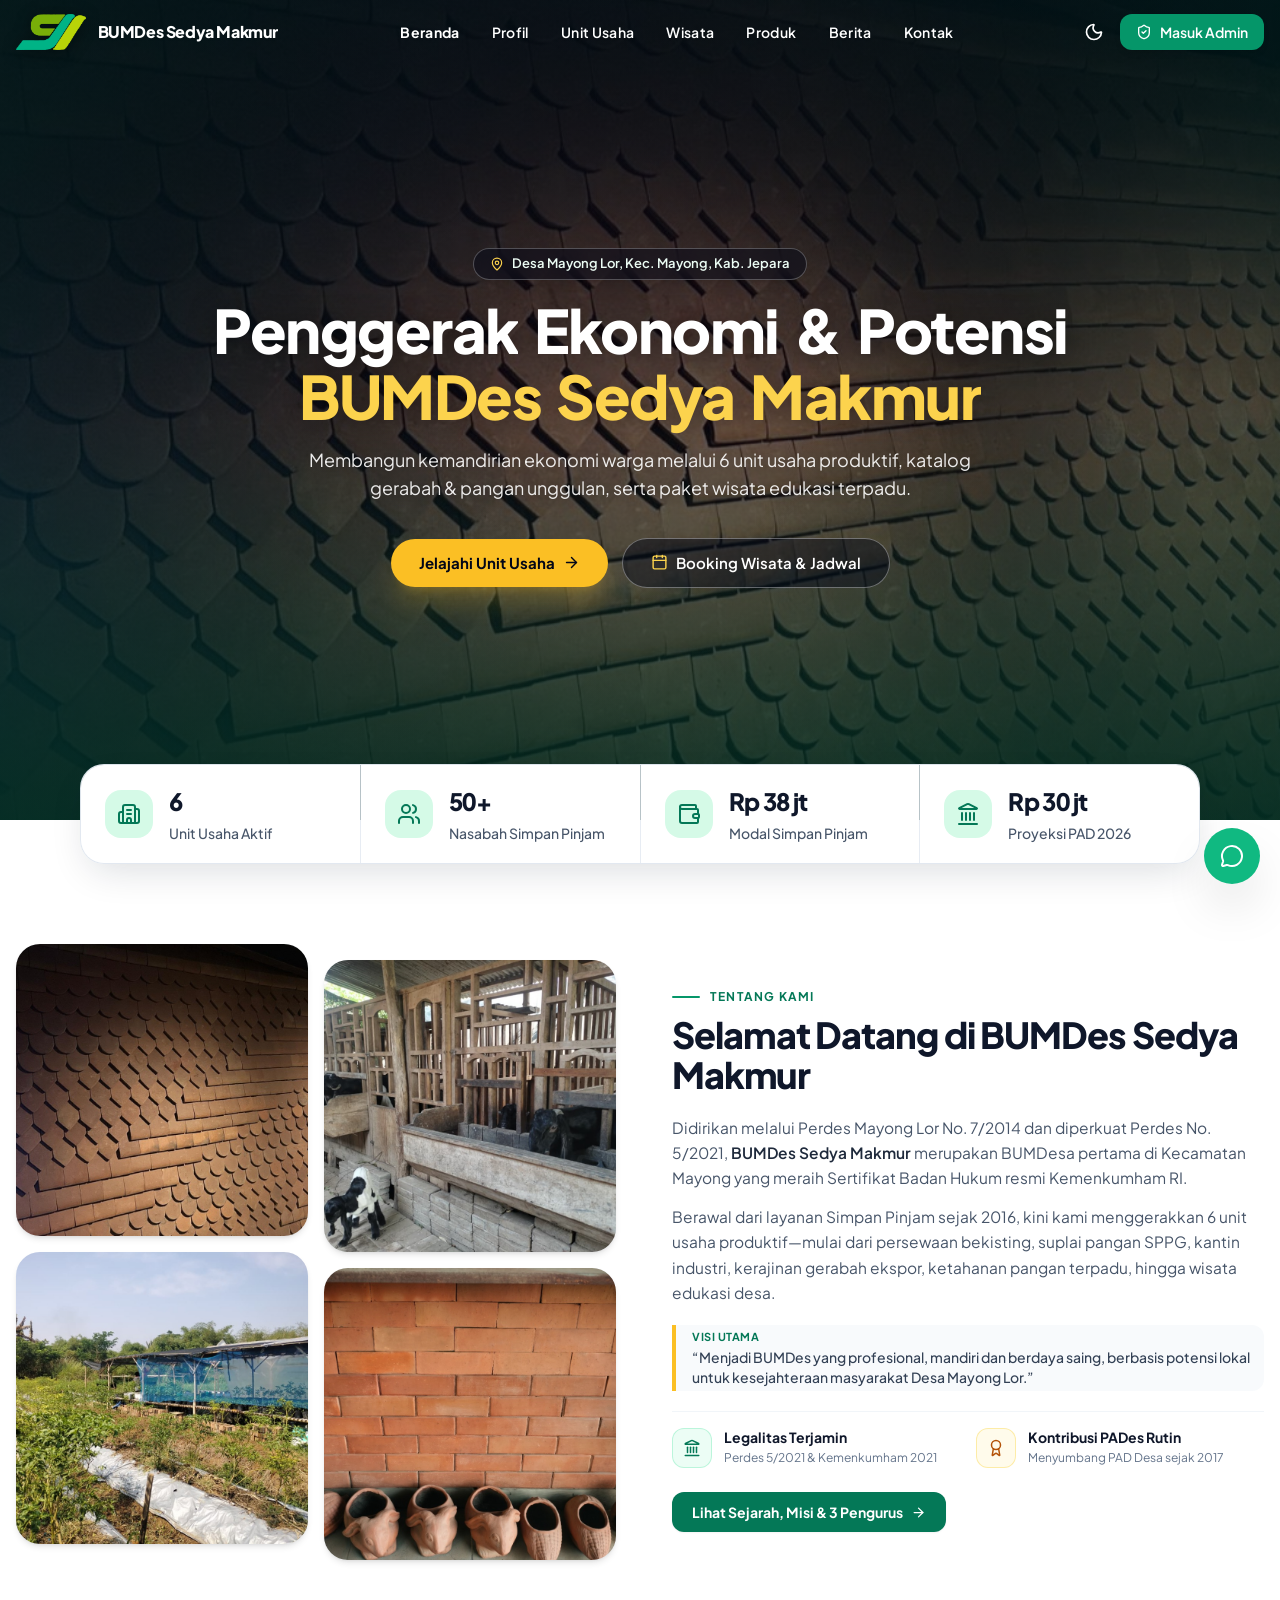
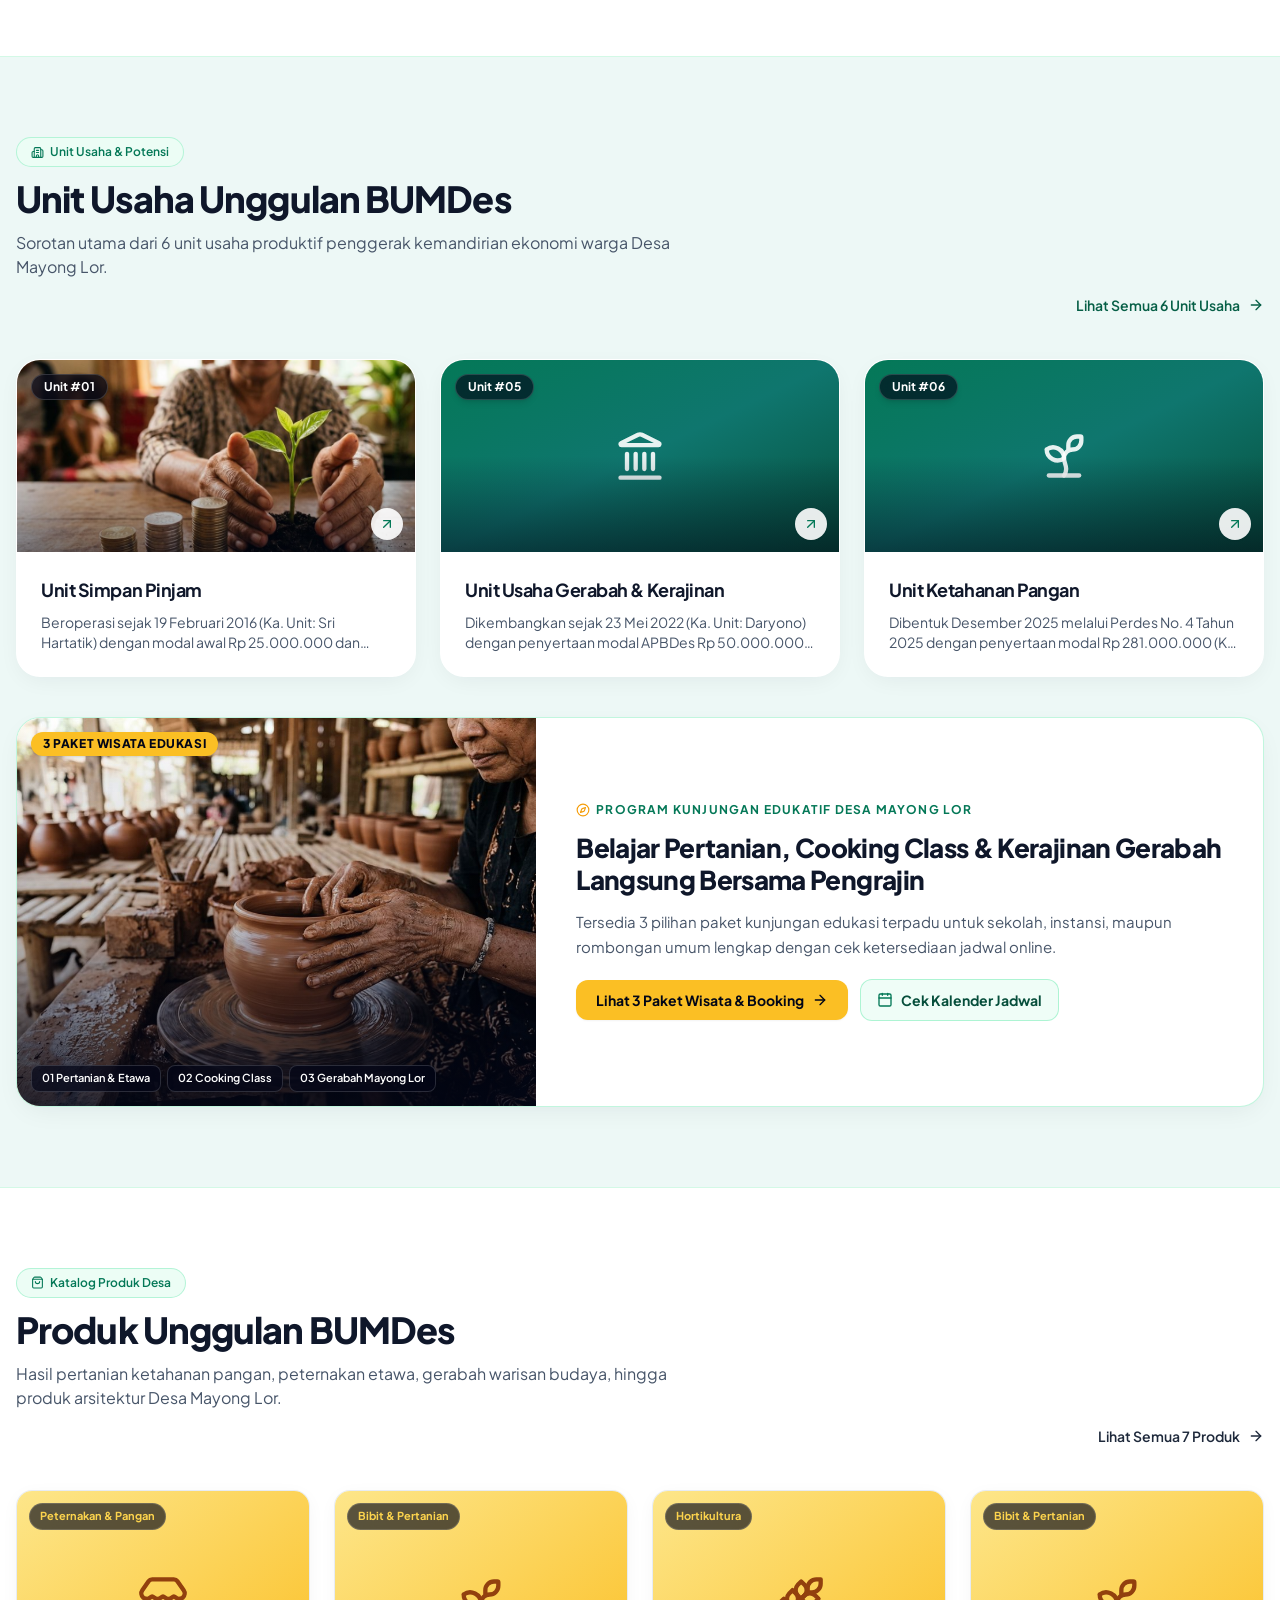
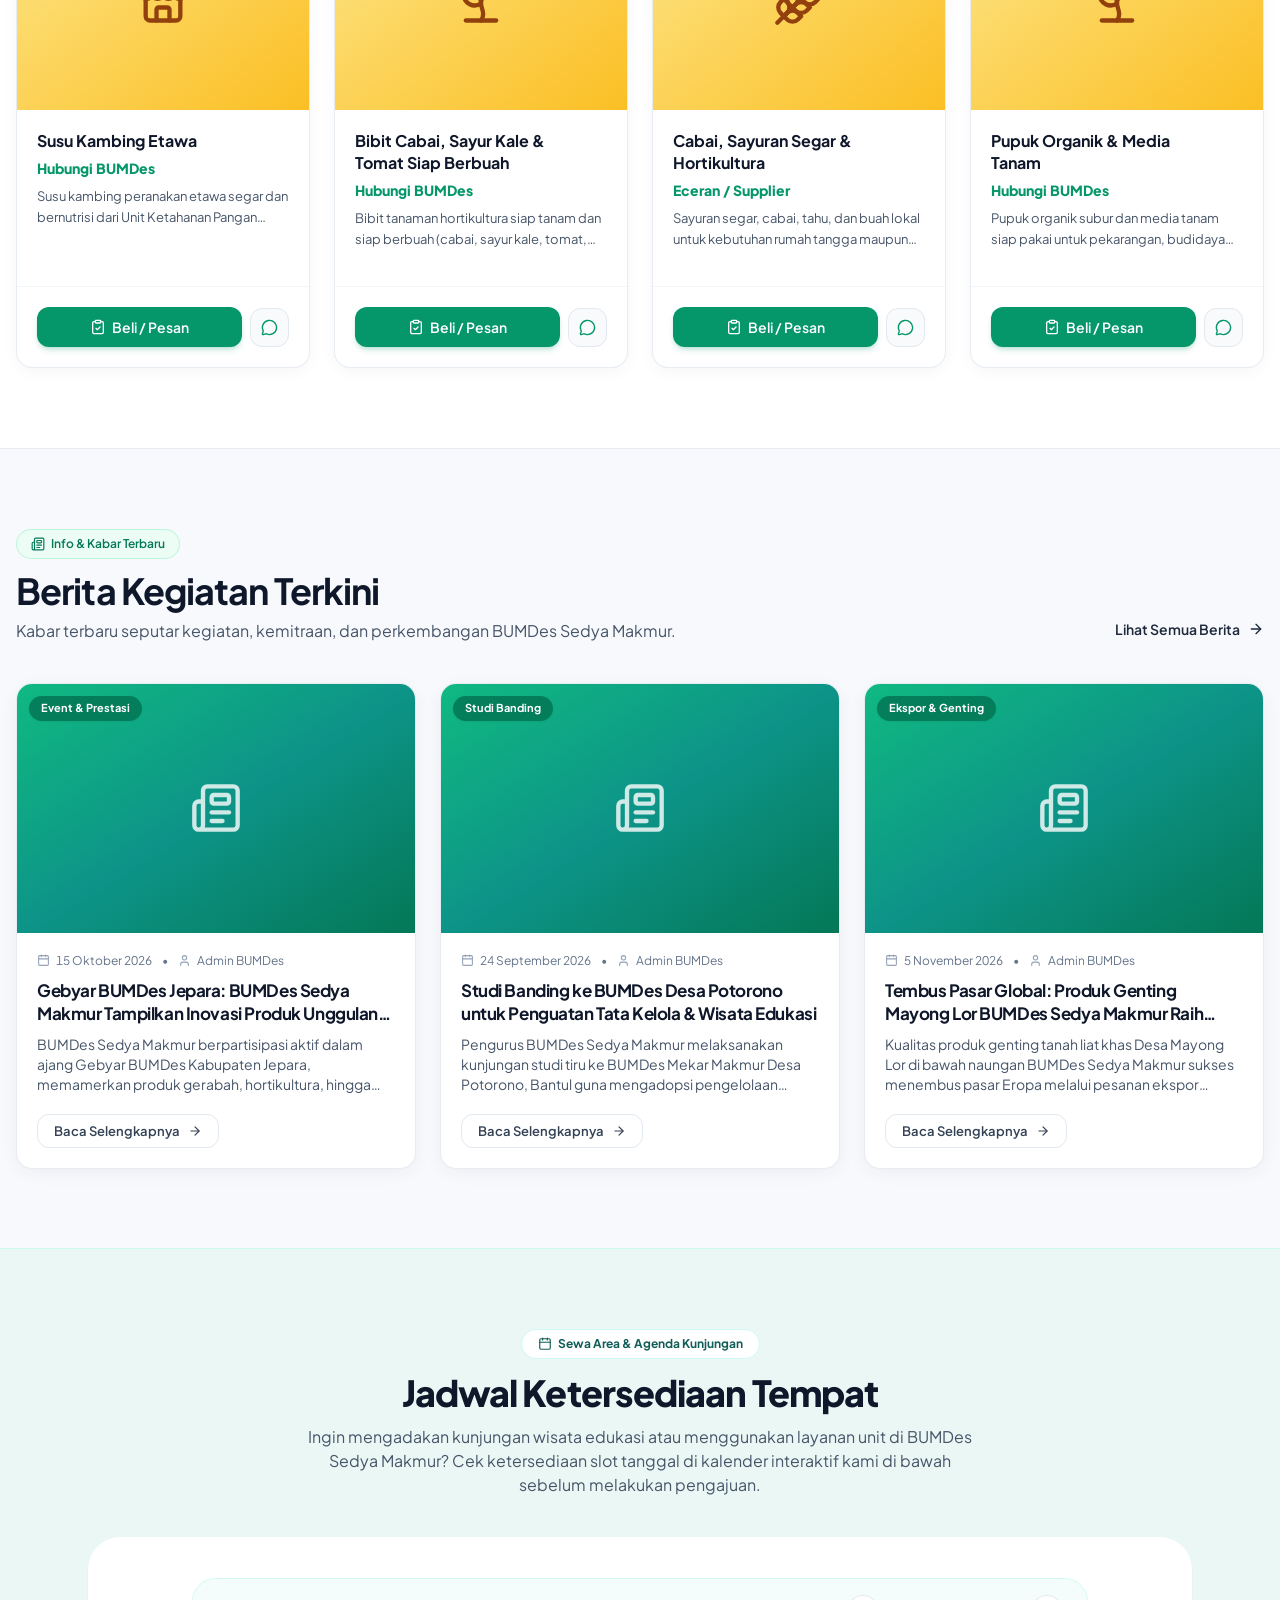
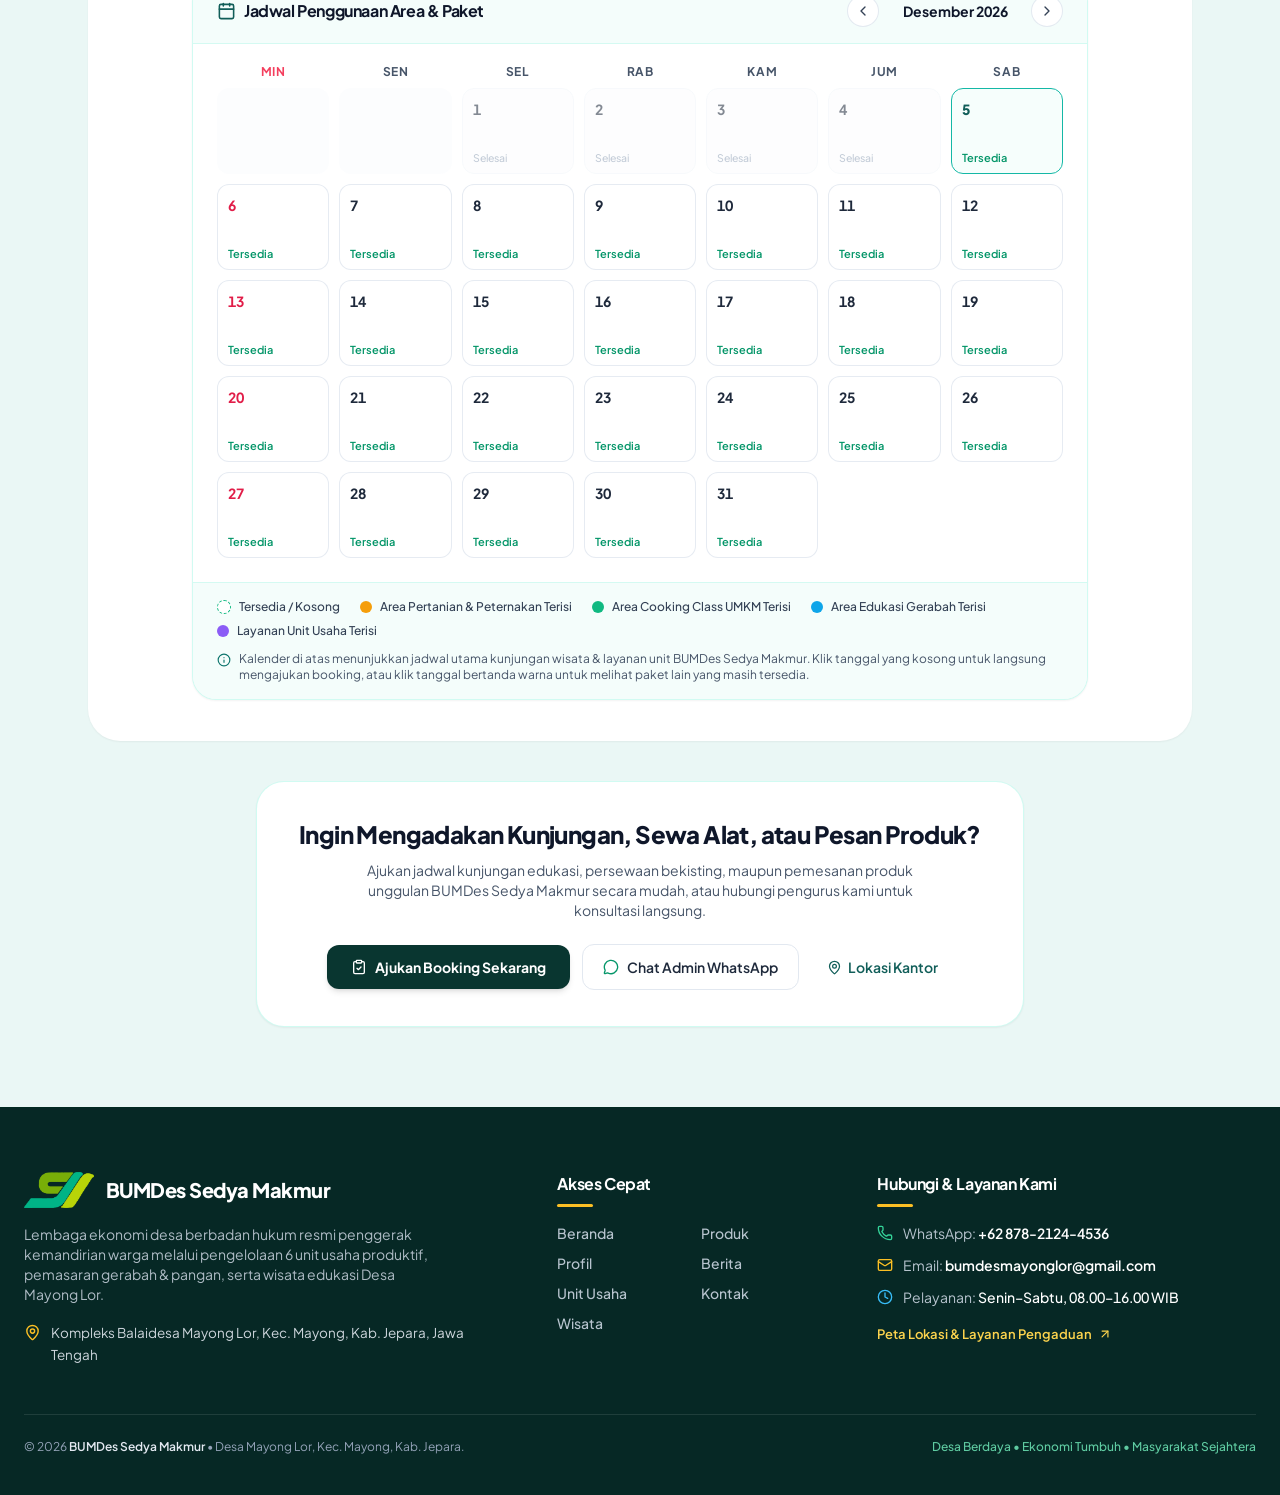
==== commit a8eeef64: "Pembaruan landing page responsif, galeri multi-foto berita, keamanan API, dan aset foto permanen" ====
--- a/index.html
+++ b/index.html
@@ -5,6 +5,7 @@
   <meta charset="UTF-8" />
   <link rel="icon" type="image/png" href="/logo-bumdes.png" />
   <meta name="viewport" content="width=device-width, initial-scale=1.0" />
+  <meta name="robots" content="index, follow" />
   <meta http-equiv="Cache-Control" content="no-cache, no-store, must-revalidate" />
   <meta http-equiv="Pragma" content="no-cache" />
   <meta http-equiv="Expires" content="0" />
@@ -13,16 +14,38 @@
   <link href="https://fonts.googleapis.com/css2?family=Plus+Jakarta+Sans:wght@400;500;600;700;800&display=swap" rel="stylesheet" />
   <title>BUMDes Sedya Makmur - Desa Mayong Lor, Jepara</title>
   <meta name="description" content="Portal resmi BUMDes Sedya Makmur Desa Mayong Lor, Kec. Mayong, Kab. Jepara. Mengelola 6 unit usaha produktif, produk gerabah & UMKM, serta wisata edukasi desa." />
+  <link rel="canonical" href="https://bumdessedyamakmur.my.id/" />
   <meta property="og:type" content="website" />
   <meta property="og:site_name" content="BUMDes Sedya Makmur" />
-  <meta property="og:url" content="https://sedyamakmur2026.site.je/" />
+  <meta property="og:url" content="https://bumdessedyamakmur.my.id/" />
   <meta property="og:title" content="BUMDes Sedya Makmur - Desa Mayong Lor, Jepara" />
   <meta property="og:description" content="Bersama membangun desa dan menggerakkan ekonomi warga dengan mengelola 6 unit usaha serta wisata edukasi Desa Mayong Lor." />
-  <meta property="og:image" content="https://sedyamakmur2026.site.je/og-hero.jpg" />
+  <meta property="og:image" content="https://bumdessedyamakmur.my.id/og-hero.jpg" />
   <meta name="twitter:card" content="summary_large_image" />
   <meta name="twitter:title" content="BUMDes Sedya Makmur - Desa Mayong Lor, Jepara" />
   <meta name="twitter:description" content="Bersama membangun desa dan menggerakkan ekonomi warga dengan mengelola 6 unit usaha serta wisata edukasi Desa Mayong Lor." />
-  <meta name="twitter:image" content="https://sedyamakmur2026.site.je/og-hero.jpg" />
+  <meta name="twitter:image" content="https://bumdessedyamakmur.my.id/og-hero.jpg" />
+  <script type="application/ld+json">
+    {
+      "@context": "https://schema.org",
+      "@type": "LocalBusiness",
+      "name": "BUMDes Sedya Makmur Desa Mayong Lor",
+      "url": "https://bumdessedyamakmur.my.id/",
+      "logo": "https://bumdessedyamakmur.my.id/logo-bumdes.png",
+      "image": "https://bumdessedyamakmur.my.id/og-hero.jpg",
+      "description": "Badan Usaha Milik Desa Sedya Makmur Desa Mayong Lor, Kec. Mayong, Kab. Jepara. Mengelola 6 unit usaha produktif, produk gerabah & UMKM, serta wisata edukasi desa.",
+      "telephone": "+6287821244536",
+      "email": "bumdesmayonglor@gmail.com",
+      "address": {
+        "@type": "PostalAddress",
+        "streetAddress": "Kompleks Balaidesa Mayong Lor",
+        "addressLocality": "Mayong",
+        "addressRegion": "Jepara, Jawa Tengah",
+        "addressCountry": "ID"
+      },
+      "openingHours": "Mo-Sa 08:00-16:00"
+    }
+  </script>
   <script>
     try {
       const theme = localStorage.getItem("theme");
@@ -33,8 +56,8 @@
       }
     } catch (e) {}
   </script>
-  <script type="module" crossorigin src="/assets/index-DTGjiVAG.js"></script>
-  <link rel="stylesheet" crossorigin href="/assets/index-CTiXgf59.css">
+  <script type="module" crossorigin src="/assets/index-CuqZrt87.js"></script>
+  <link rel="stylesheet" crossorigin href="/assets/index-B_FYk6RW.css">
 </head>
 
 <body>
--- a/assets/index-B_FYk6RW.css
+++ b/assets/index-B_FYk6RW.css
@@ -0,0 +1 @@
+*,:before,:after,::backdrop{--tw-border-spacing-x:0;--tw-border-spacing-y:0;--tw-translate-x:0;--tw-translate-y:0;--tw-rotate:0;--tw-skew-x:0;--tw-skew-y:0;--tw-scale-x:1;--tw-scale-y:1;--tw-pan-x: ;--tw-pan-y: ;--tw-pinch-zoom: ;--tw-scroll-snap-strictness:proximity;--tw-gradient-from-position: ;--tw-gradient-via-position: ;--tw-gradient-to-position: ;--tw-ordinal: ;--tw-slashed-zero: ;--tw-numeric-figure: ;--tw-numeric-spacing: ;--tw-numeric-fraction: ;--tw-ring-inset: ;--tw-ring-offset-width:0px;--tw-ring-offset-color:#fff;--tw-ring-color:#3b82f680;--tw-ring-offset-shadow:0 0 #0000;--tw-ring-shadow:0 0 #0000;--tw-shadow:0 0 #0000;--tw-shadow-colored:0 0 #0000;--tw-blur: ;--tw-brightness: ;--tw-contrast: ;--tw-grayscale: ;--tw-hue-rotate: ;--tw-invert: ;--tw-saturate: ;--tw-sepia: ;--tw-drop-shadow: ;--tw-backdrop-blur: ;--tw-backdrop-brightness: ;--tw-backdrop-contrast: ;--tw-backdrop-grayscale: ;--tw-backdrop-hue-rotate: ;--tw-backdrop-invert: ;--tw-backdrop-opacity: ;--tw-backdrop-saturate: ;--tw-backdrop-sepia: ;--tw-contain-size: ;--tw-contain-layout: ;--tw-contain-paint: ;--tw-contain-style: }*,:before,:after{box-sizing:border-box;border:0 solid #e5e7eb}:before,:after{--tw-content:""}html,:host{-webkit-text-size-adjust:100%;tab-size:4;font-feature-settings:normal;font-variation-settings:normal;-webkit-tap-highlight-color:transparent;font-family:Plus Jakarta Sans,ui-sans-serif,system-ui,sans-serif;line-height:1.5}body{line-height:inherit;margin:0}hr{height:0;color:inherit;border-top-width:1px}abbr:where([title]){-webkit-text-decoration:underline dotted;text-decoration:underline dotted}h1,h2,h3,h4,h5,h6{font-size:inherit;font-weight:inherit}a{color:inherit;-webkit-text-decoration:inherit;text-decoration:inherit}b,strong{font-weight:bolder}code,kbd,samp,pre{font-feature-settings:normal;font-variation-settings:normal;font-family:ui-monospace,SFMono-Regular,Menlo,Monaco,Consolas,Liberation Mono,Courier New,monospace;font-size:1em}small{font-size:80%}sub,sup{vertical-align:baseline;font-size:75%;line-height:0;position:relative}sub{bottom:-.25em}sup{top:-.5em}table{text-indent:0;border-color:inherit;border-collapse:collapse}button,input,optgroup,select,textarea{font-feature-settings:inherit;font-variation-settings:inherit;font-family:inherit;font-size:100%;font-weight:inherit;line-height:inherit;letter-spacing:inherit;color:inherit;margin:0;padding:0}button,select{text-transform:none}button,input:where([type=button]),input:where([type=reset]),input:where([type=submit]){-webkit-appearance:button;background-color:#0000;background-image:none}:-moz-focusring{outline:auto}:-moz-ui-invalid{box-shadow:none}progress{vertical-align:baseline}::-webkit-inner-spin-button{height:auto}::-webkit-outer-spin-button{height:auto}[type=search]{-webkit-appearance:textfield;outline-offset:-2px}::-webkit-search-decoration{-webkit-appearance:none}::-webkit-file-upload-button{-webkit-appearance:button;font:inherit}summary{display:list-item}blockquote,dl,dd,h1,h2,h3,h4,h5,h6,hr,figure,p,pre{margin:0}fieldset{margin:0;padding:0}legend{padding:0}ol,ul,menu{margin:0;padding:0;list-style:none}dialog{padding:0}textarea{resize:vertical}input::-moz-placeholder{opacity:1;color:#9ca3af}textarea::-moz-placeholder{opacity:1;color:#9ca3af}input::placeholder,textarea::placeholder{opacity:1;color:#9ca3af}button,[role=button]{cursor:pointer}:disabled{cursor:default}img,svg,video,canvas,audio,iframe,embed,object{vertical-align:middle;display:block}img,video{max-width:100%;height:auto}[hidden]:where(:not([hidden=until-found])){display:none}html{scroll-behavior:smooth;font-variant-ligatures:none;font-feature-settings:"liga" 0, "clig" 0;overflow-x:clip}body{-webkit-font-smoothing:antialiased;-moz-osx-font-smoothing:grayscale;font-variant-ligatures:none;font-feature-settings:"liga" 0, "clig" 0;-webkit-tap-highlight-color:transparent;overflow-x:clip}@media (width<=639px){input,select,textarea{font-size:16px!important}}.pointer-events-none{pointer-events:none}.pointer-events-auto{pointer-events:auto}.visible{visibility:visible}.invisible{visibility:hidden}.fixed{position:fixed}.absolute{position:absolute}.relative{position:relative}.sticky{position:sticky}.inset-0{inset:0}.inset-x-0{left:0;right:0}.-bottom-0\.5{bottom:-.125rem}.-bottom-24{bottom:-6rem}.-left-24{left:-6rem}.-right-0\.5{right:-.125rem}.-right-1{right:-.25rem}.-right-2{right:-.5rem}.-right-3{right:-.75rem}.-top-0\.5{top:-.125rem}.-top-1{top:-.25rem}.-top-1\.5{top:-.375rem}.bottom-0{bottom:0}.bottom-0\.5{bottom:.125rem}.bottom-1\.5{bottom:.375rem}.bottom-16{bottom:4rem}.bottom-2\.5{bottom:.625rem}.bottom-3{bottom:.75rem}.bottom-3\.5{bottom:.875rem}.left-0{left:0}.left-1\.5{left:.375rem}.left-2{left:.5rem}.left-2\.5{left:.625rem}.left-3{left:.75rem}.left-3\.5{left:.875rem}.left-4{left:1rem}.right-0{right:0}.right-1\.5{right:.375rem}.right-2{right:.5rem}.right-2\.5{right:.625rem}.right-3{right:.75rem}.right-3\.5{right:.875rem}.right-4{right:1rem}.top-0{top:0}.top-1\.5{top:.375rem}.top-1\/2{top:50%}.top-2{top:.5rem}.top-2\.5{top:.625rem}.top-3{top:.75rem}.top-3\.5{top:.875rem}.top-5{top:1.25rem}.top-6{top:1.5rem}.isolate{isolation:isolate}.z-10{z-index:10}.z-20{z-index:20}.z-30{z-index:30}.z-40{z-index:40}.z-50{z-index:50}.z-\[100\]{z-index:100}.z-\[200\]{z-index:200}.z-\[60\]{z-index:60}.col-span-2{grid-column:span 2/span 2}.col-span-full{grid-column:1/-1}.-mx-4{margin-left:-1rem;margin-right:-1rem}.mx-3{margin-left:.75rem;margin-right:.75rem}.mx-auto{margin-left:auto;margin-right:auto}.my-0\.5{margin-top:.125rem;margin-bottom:.125rem}.my-2{margin-top:.5rem;margin-bottom:.5rem}.my-2\.5{margin-top:.625rem;margin-bottom:.625rem}.-mt-12{margin-top:-3rem}.-mt-14{margin-top:-3.5rem}.mb-0{margin-bottom:0}.mb-0\.5{margin-bottom:.125rem}.mb-1{margin-bottom:.25rem}.mb-1\.5{margin-bottom:.375rem}.mb-2{margin-bottom:.5rem}.mb-2\.5{margin-bottom:.625rem}.mb-3{margin-bottom:.75rem}.mb-3\.5{margin-bottom:.875rem}.mb-4{margin-bottom:1rem}.mb-5{margin-bottom:1.25rem}.mb-6{margin-bottom:1.5rem}.mb-7{margin-bottom:1.75rem}.mb-8{margin-bottom:2rem}.mr-\[0\.26em\]{margin-right:.26em}.mt-0\.5{margin-top:.125rem}.mt-1{margin-top:.25rem}.mt-1\.5{margin-top:.375rem}.mt-10{margin-top:2.5rem}.mt-2{margin-top:.5rem}.mt-2\.5{margin-top:.625rem}.mt-3{margin-top:.75rem}.mt-3\.5{margin-top:.875rem}.mt-4{margin-top:1rem}.mt-5{margin-top:1.25rem}.mt-6{margin-top:1.5rem}.mt-7{margin-top:1.75rem}.mt-8{margin-top:2rem}.mt-auto{margin-top:auto}.line-clamp-1{-webkit-line-clamp:1;-webkit-box-orient:vertical;display:-webkit-box;overflow:hidden}.line-clamp-2{-webkit-line-clamp:2;-webkit-box-orient:vertical;display:-webkit-box;overflow:hidden}.line-clamp-3{-webkit-line-clamp:3;-webkit-box-orient:vertical;display:-webkit-box;overflow:hidden}.block{display:block}.inline-block{display:inline-block}.flex{display:flex}.inline-flex{display:inline-flex}.table{display:table}.grid{display:grid}.inline-grid{display:inline-grid}.hidden{display:none}.aspect-\[16\/10\]{aspect-ratio:16/10}.aspect-\[4\/3\]{aspect-ratio:4/3}.h-1{height:.25rem}.h-1\.5{height:.375rem}.h-10{height:2.5rem}.h-11{height:2.75rem}.h-12{height:3rem}.h-14{height:3.5rem}.h-16{height:4rem}.h-2{height:.5rem}.h-2\.5{height:.625rem}.h-24{height:6rem}.h-28{height:7rem}.h-3{height:.75rem}.h-3\.5{height:.875rem}.h-32{height:8rem}.h-36{height:9rem}.h-4{height:1rem}.h-40{height:10rem}.h-44{height:11rem}.h-48{height:12rem}.h-5{height:1.25rem}.h-52{height:13rem}.h-56{height:14rem}.h-6{height:1.5rem}.h-64{height:16rem}.h-7{height:1.75rem}.h-8{height:2rem}.h-80{height:20rem}.h-9{height:2.25rem}.h-\[16px\]{height:16px}.h-\[18px\]{height:18px}.h-\[2\.5px\]{height:2.5px}.h-\[2px\]{height:2px}.h-\[38px\]{height:38px}.h-\[42px\]{height:42px}.h-\[54px\]{height:54px}.h-full{height:100%}.h-screen{height:100vh}.max-h-72{max-height:18rem}.max-h-\[calc\(100vh-4rem\)\]{max-height:calc(100vh - 4rem)}.max-h-full{max-height:100%}.min-h-0{min-height:0}.min-h-\[230px\]{min-height:230px}.min-h-\[32px\]{min-height:32px}.min-h-\[48px\]{min-height:48px}.min-h-\[min\(100svh\,760px\)\]{min-height:min(100svh,760px)}.min-h-screen{min-height:100vh}.w-1\.5{width:.375rem}.w-1\/3{width:33.3333%}.w-10{width:2.5rem}.w-11{width:2.75rem}.w-11\/12{width:91.6667%}.w-12{width:3rem}.w-14{width:3.5rem}.w-16{width:4rem}.w-2{width:.5rem}.w-2\.5{width:.625rem}.w-24{width:6rem}.w-28{width:7rem}.w-3{width:.75rem}.w-3\.5{width:.875rem}.w-3\/4{width:75%}.w-32{width:8rem}.w-36{width:9rem}.w-4\/5{width:80%}.w-4\/6{width:66.6667%}.w-5{width:1.25rem}.w-6{width:1.5rem}.w-64{width:16rem}.w-7{width:1.75rem}.w-8{width:2rem}.w-80{width:20rem}.w-9{width:2.25rem}.w-\[18px\]{width:18px}.w-\[238px\]{width:238px}.w-\[86px\]{width:86px}.w-\[calc\(100vw-2rem\)\]{width:calc(100vw - 2rem)}.w-auto{width:auto}.w-fit{width:fit-content}.w-full{width:100%}.w-px{width:1px}.min-w-0{min-width:0}.min-w-\[118px\]{min-width:118px}.min-w-\[150px\]{min-width:150px}.min-w-\[16px\]{min-width:16px}.min-w-\[185px\]{min-width:185px}.min-w-\[760px\]{min-width:760px}.max-w-2xl{max-width:42rem}.max-w-3xl{max-width:48rem}.max-w-4xl{max-width:56rem}.max-w-6xl{max-width:72rem}.max-w-7xl{max-width:80rem}.max-w-\[180px\]{max-width:180px}.max-w-\[200px\]{max-width:200px}.max-w-\[276px\]{max-width:276px}.max-w-\[60\%\]{max-width:60%}.max-w-\[82\%\]{max-width:82%}.max-w-\[82vw\]{max-width:82vw}.max-w-\[calc\(100vw-2rem\)\]{max-width:calc(100vw - 2rem)}.max-w-full{max-width:100%}.max-w-lg{max-width:32rem}.max-w-md{max-width:28rem}.max-w-sm{max-width:24rem}.max-w-xl{max-width:36rem}.max-w-xs{max-width:20rem}.flex-1{flex:1}.shrink-0{flex-shrink:0}.origin-left{transform-origin:0}.-translate-x-2{--tw-translate-x:-.5rem;transform:translate(var(--tw-translate-x), var(--tw-translate-y)) rotate(var(--tw-rotate)) skewX(var(--tw-skew-x)) skewY(var(--tw-skew-y)) scaleX(var(--tw-scale-x)) scaleY(var(--tw-scale-y))}.-translate-x-3{--tw-translate-x:-.75rem;transform:translate(var(--tw-translate-x), var(--tw-translate-y)) rotate(var(--tw-rotate)) skewX(var(--tw-skew-x)) skewY(var(--tw-skew-y)) scaleX(var(--tw-scale-x)) scaleY(var(--tw-scale-y))}.-translate-x-full{--tw-translate-x:-100%;transform:translate(var(--tw-translate-x), var(--tw-translate-y)) rotate(var(--tw-rotate)) skewX(var(--tw-skew-x)) skewY(var(--tw-skew-y)) scaleX(var(--tw-scale-x)) scaleY(var(--tw-scale-y))}.-translate-y-1\/2{--tw-translate-y:-50%;transform:translate(var(--tw-translate-x), var(--tw-translate-y)) rotate(var(--tw-rotate)) skewX(var(--tw-skew-x)) skewY(var(--tw-skew-y)) scaleX(var(--tw-scale-x)) scaleY(var(--tw-scale-y))}.translate-x-0{--tw-translate-x:0px;transform:translate(var(--tw-translate-x), var(--tw-translate-y)) rotate(var(--tw-rotate)) skewX(var(--tw-skew-x)) skewY(var(--tw-skew-y)) scaleX(var(--tw-scale-x)) scaleY(var(--tw-scale-y))}.translate-y-0{--tw-translate-y:0px;transform:translate(var(--tw-translate-x), var(--tw-translate-y)) rotate(var(--tw-rotate)) skewX(var(--tw-skew-x)) skewY(var(--tw-skew-y)) scaleX(var(--tw-scale-x)) scaleY(var(--tw-scale-y))}.translate-y-4{--tw-translate-y:1rem;transform:translate(var(--tw-translate-x), var(--tw-translate-y)) rotate(var(--tw-rotate)) skewX(var(--tw-skew-x)) skewY(var(--tw-skew-y)) scaleX(var(--tw-scale-x)) scaleY(var(--tw-scale-y))}.translate-y-5{--tw-translate-y:1.25rem;transform:translate(var(--tw-translate-x), var(--tw-translate-y)) rotate(var(--tw-rotate)) skewX(var(--tw-skew-x)) skewY(var(--tw-skew-y)) scaleX(var(--tw-scale-x)) scaleY(var(--tw-scale-y))}.translate-y-7{--tw-translate-y:1.75rem;transform:translate(var(--tw-translate-x), var(--tw-translate-y)) rotate(var(--tw-rotate)) skewX(var(--tw-skew-x)) skewY(var(--tw-skew-y)) scaleX(var(--tw-scale-x)) scaleY(var(--tw-scale-y))}.-rotate-90{--tw-rotate:-90deg;transform:translate(var(--tw-translate-x), var(--tw-translate-y)) rotate(var(--tw-rotate)) skewX(var(--tw-skew-x)) skewY(var(--tw-skew-y)) scaleX(var(--tw-scale-x)) scaleY(var(--tw-scale-y))}.rotate-0{--tw-rotate:0deg;transform:translate(var(--tw-translate-x), var(--tw-translate-y)) rotate(var(--tw-rotate)) skewX(var(--tw-skew-x)) skewY(var(--tw-skew-y)) scaleX(var(--tw-scale-x)) scaleY(var(--tw-scale-y))}.rotate-90{--tw-rotate:90deg;transform:translate(var(--tw-translate-x), var(--tw-translate-y)) rotate(var(--tw-rotate)) skewX(var(--tw-skew-x)) skewY(var(--tw-skew-y)) scaleX(var(--tw-scale-x)) scaleY(var(--tw-scale-y))}.scale-100{--tw-scale-x:1;--tw-scale-y:1;transform:translate(var(--tw-translate-x), var(--tw-translate-y)) rotate(var(--tw-rotate)) skewX(var(--tw-skew-x)) skewY(var(--tw-skew-y)) scaleX(var(--tw-scale-x)) scaleY(var(--tw-scale-y))}.scale-105{--tw-scale-x:1.05;--tw-scale-y:1.05;transform:translate(var(--tw-translate-x), var(--tw-translate-y)) rotate(var(--tw-rotate)) skewX(var(--tw-skew-x)) skewY(var(--tw-skew-y)) scaleX(var(--tw-scale-x)) scaleY(var(--tw-scale-y))}.scale-75{--tw-scale-x:.75;--tw-scale-y:.75;transform:translate(var(--tw-translate-x), var(--tw-translate-y)) rotate(var(--tw-rotate)) skewX(var(--tw-skew-x)) skewY(var(--tw-skew-y)) scaleX(var(--tw-scale-x)) scaleY(var(--tw-scale-y))}.scale-90{--tw-scale-x:.9;--tw-scale-y:.9;transform:translate(var(--tw-translate-x), var(--tw-translate-y)) rotate(var(--tw-rotate)) skewX(var(--tw-skew-x)) skewY(var(--tw-skew-y)) scaleX(var(--tw-scale-x)) scaleY(var(--tw-scale-y))}.scale-\[1\.01\]{--tw-scale-x:1.01;--tw-scale-y:1.01;transform:translate(var(--tw-translate-x), var(--tw-translate-y)) rotate(var(--tw-rotate)) skewX(var(--tw-skew-x)) skewY(var(--tw-skew-y)) scaleX(var(--tw-scale-x)) scaleY(var(--tw-scale-y))}.scale-x-0{--tw-scale-x:0;transform:translate(var(--tw-translate-x), var(--tw-translate-y)) rotate(var(--tw-rotate)) skewX(var(--tw-skew-x)) skewY(var(--tw-skew-y)) scaleX(var(--tw-scale-x)) scaleY(var(--tw-scale-y))}.scale-x-100{--tw-scale-x:1;transform:translate(var(--tw-translate-x), var(--tw-translate-y)) rotate(var(--tw-rotate)) skewX(var(--tw-skew-x)) skewY(var(--tw-skew-y)) scaleX(var(--tw-scale-x)) scaleY(var(--tw-scale-y))}.transform-gpu{transform:translate3d(var(--tw-translate-x), var(--tw-translate-y), 0) rotate(var(--tw-rotate)) skewX(var(--tw-skew-x)) skewY(var(--tw-skew-y)) scaleX(var(--tw-scale-x)) scaleY(var(--tw-scale-y))}@keyframes shrink{0%{width:100%}to{width:0%}}.animate-\[shrink_4\.5s_linear_forwards\]{animation:4.5s linear forwards shrink}@keyframes pulse{50%{opacity:.5}}.animate-pulse{animation:2s cubic-bezier(.4,0,.6,1) infinite pulse}@keyframes spin{to{transform:rotate(360deg)}}.animate-spin{animation:1s linear infinite spin}.cursor-default{cursor:default}.cursor-not-allowed{cursor:not-allowed}.cursor-pointer{cursor:pointer}.cursor-wait{cursor:wait}.cursor-zoom-in{cursor:zoom-in}.select-none{-webkit-user-select:none;user-select:none}.select-all{-webkit-user-select:all;user-select:all}.scroll-mt-20{scroll-margin-top:5rem}.list-disc{list-style-type:disc}.appearance-none{appearance:none}.grid-cols-1{grid-template-columns:repeat(1,minmax(0,1fr))}.grid-cols-2{grid-template-columns:repeat(2,minmax(0,1fr))}.grid-cols-3{grid-template-columns:repeat(3,minmax(0,1fr))}.grid-cols-5{grid-template-columns:repeat(5,minmax(0,1fr))}.grid-cols-7{grid-template-columns:repeat(7,minmax(0,1fr))}.flex-col{flex-direction:column}.flex-col-reverse{flex-direction:column-reverse}.flex-wrap{flex-wrap:wrap}.place-items-center{place-items:center}.items-start{align-items:flex-start}.items-center{align-items:center}.items-baseline{align-items:baseline}.items-stretch{align-items:stretch}.justify-end{justify-content:flex-end}.justify-center{justify-content:center}.justify-between{justify-content:space-between}.gap-0\.5{gap:.125rem}.gap-1{gap:.25rem}.gap-1\.5{gap:.375rem}.gap-10{gap:2.5rem}.gap-2{gap:.5rem}.gap-2\.5{gap:.625rem}.gap-3{gap:.75rem}.gap-3\.5{gap:.875rem}.gap-4{gap:1rem}.gap-5{gap:1.25rem}.gap-6{gap:1.5rem}.gap-8{gap:2rem}.gap-px{gap:1px}.gap-x-2\.5{-moz-column-gap:.625rem;column-gap:.625rem}.gap-x-3{-moz-column-gap:.75rem;column-gap:.75rem}.gap-x-4{-moz-column-gap:1rem;column-gap:1rem}.gap-x-5{-moz-column-gap:1.25rem;column-gap:1.25rem}.gap-x-6{-moz-column-gap:1.5rem;column-gap:1.5rem}.gap-y-1{row-gap:.25rem}.gap-y-2{row-gap:.5rem}.gap-y-2\.5{row-gap:.625rem}.space-y-1>:not([hidden])~:not([hidden]){--tw-space-y-reverse:0;margin-top:calc(.25rem * calc(1 - var(--tw-space-y-reverse)));margin-bottom:calc(.25rem * var(--tw-space-y-reverse))}.space-y-1\.5>:not([hidden])~:not([hidden]){--tw-space-y-reverse:0;margin-top:calc(.375rem * calc(1 - var(--tw-space-y-reverse)));margin-bottom:calc(.375rem * var(--tw-space-y-reverse))}.space-y-2>:not([hidden])~:not([hidden]){--tw-space-y-reverse:0;margin-top:calc(.5rem * calc(1 - var(--tw-space-y-reverse)));margin-bottom:calc(.5rem * var(--tw-space-y-reverse))}.space-y-2\.5>:not([hidden])~:not([hidden]){--tw-space-y-reverse:0;margin-top:calc(.625rem * calc(1 - var(--tw-space-y-reverse)));margin-bottom:calc(.625rem * var(--tw-space-y-reverse))}.space-y-3>:not([hidden])~:not([hidden]){--tw-space-y-reverse:0;margin-top:calc(.75rem * calc(1 - var(--tw-space-y-reverse)));margin-bottom:calc(.75rem * var(--tw-space-y-reverse))}.space-y-3\.5>:not([hidden])~:not([hidden]){--tw-space-y-reverse:0;margin-top:calc(.875rem * calc(1 - var(--tw-space-y-reverse)));margin-bottom:calc(.875rem * var(--tw-space-y-reverse))}.space-y-4>:not([hidden])~:not([hidden]){--tw-space-y-reverse:0;margin-top:calc(1rem * calc(1 - var(--tw-space-y-reverse)));margin-bottom:calc(1rem * var(--tw-space-y-reverse))}.space-y-5>:not([hidden])~:not([hidden]){--tw-space-y-reverse:0;margin-top:calc(1.25rem * calc(1 - var(--tw-space-y-reverse)));margin-bottom:calc(1.25rem * var(--tw-space-y-reverse))}.space-y-6>:not([hidden])~:not([hidden]){--tw-space-y-reverse:0;margin-top:calc(1.5rem * calc(1 - var(--tw-space-y-reverse)));margin-bottom:calc(1.5rem * var(--tw-space-y-reverse))}.divide-y>:not([hidden])~:not([hidden]){--tw-divide-y-reverse:0;border-top-width:calc(1px * calc(1 - var(--tw-divide-y-reverse)));border-bottom-width:calc(1px * var(--tw-divide-y-reverse))}.divide-slate-100>:not([hidden])~:not([hidden]){--tw-divide-opacity:1;border-color:rgb(241 245 249/var(--tw-divide-opacity,1))}.self-start{align-self:flex-start}.overflow-hidden{overflow:hidden}.overflow-x-auto{overflow-x:auto}.overflow-y-auto{overflow-y:auto}.overflow-x-hidden{overflow-x:hidden}.overflow-x-clip{overflow-x:clip}.truncate{text-overflow:ellipsis;white-space:nowrap;overflow:hidden}.whitespace-nowrap{white-space:nowrap}.whitespace-pre-line{white-space:pre-line}.text-balance{text-wrap:balance}.text-pretty{text-wrap:pretty}.break-words{overflow-wrap:break-word}.break-all{word-break:break-all}.rounded{border-radius:.25rem}.rounded-2xl{border-radius:1rem}.rounded-3xl{border-radius:1.5rem}.rounded-\[14px\]{border-radius:14px}.rounded-\[24px\]{border-radius:24px}.rounded-\[28px\]{border-radius:28px}.rounded-full{border-radius:9999px}.rounded-lg{border-radius:.5rem}.rounded-md{border-radius:.375rem}.rounded-xl{border-radius:.75rem}.rounded-r-xl{border-top-right-radius:.75rem;border-bottom-right-radius:.75rem}.border{border-width:1px}.border-0{border-width:0}.border-2{border-width:2px}.border-y{border-top-width:1px;border-bottom-width:1px}.border-b{border-bottom-width:1px}.border-l-4{border-left-width:4px}.border-r{border-right-width:1px}.border-t{border-top-width:1px}.border-dashed{border-style:dashed}.border-amber-200{--tw-border-opacity:1;border-color:rgb(253 230 138/var(--tw-border-opacity,1))}.border-amber-200\/60{border-color:#fde68a99}.border-amber-200\/70{border-color:#fde68ab3}.border-amber-200\/80{border-color:#fde68acc}.border-amber-300{--tw-border-opacity:1;border-color:rgb(252 211 77/var(--tw-border-opacity,1))}.border-amber-300\/35{border-color:#fcd34d59}.border-amber-300\/70{border-color:#fcd34db3}.border-amber-300\/80{border-color:#fcd34dcc}.border-amber-300\/90{border-color:#fcd34de6}.border-amber-400{--tw-border-opacity:1;border-color:rgb(251 191 36/var(--tw-border-opacity,1))}.border-emerald-100{--tw-border-opacity:1;border-color:rgb(209 250 229/var(--tw-border-opacity,1))}.border-emerald-100\/90{border-color:#d1fae5e6}.border-emerald-200{--tw-border-opacity:1;border-color:rgb(167 243 208/var(--tw-border-opacity,1))}.border-emerald-200\/60{border-color:#a7f3d099}.border-emerald-200\/70{border-color:#a7f3d0b3}.border-emerald-200\/80{border-color:#a7f3d0cc}.border-emerald-200\/90{border-color:#a7f3d0e6}.border-emerald-300{--tw-border-opacity:1;border-color:rgb(110 231 183/var(--tw-border-opacity,1))}.border-emerald-300\/90{border-color:#6ee7b7e6}.border-emerald-400{--tw-border-opacity:1;border-color:rgb(52 211 153/var(--tw-border-opacity,1))}.border-emerald-500{--tw-border-opacity:1;border-color:rgb(16 185 129/var(--tw-border-opacity,1))}.border-emerald-500\/30{border-color:#10b9814d}.border-emerald-600{--tw-border-opacity:1;border-color:rgb(5 150 105/var(--tw-border-opacity,1))}.border-emerald-950\/80{border-color:#022c22cc}.border-rose-200{--tw-border-opacity:1;border-color:rgb(254 205 211/var(--tw-border-opacity,1))}.border-rose-200\/80{border-color:#fecdd3cc}.border-rose-500{--tw-border-opacity:1;border-color:rgb(244 63 94/var(--tw-border-opacity,1))}.border-rose-500\/30{border-color:#f43f5e4d}.border-sky-200{--tw-border-opacity:1;border-color:rgb(186 230 253/var(--tw-border-opacity,1))}.border-sky-300\/90{border-color:#7dd3fce6}.border-sky-500\/30{border-color:#0ea5e94d}.border-slate-100{--tw-border-opacity:1;border-color:rgb(241 245 249/var(--tw-border-opacity,1))}.border-slate-200{--tw-border-opacity:1;border-color:rgb(226 232 240/var(--tw-border-opacity,1))}.border-slate-200\/50{border-color:#e2e8f080}.border-slate-200\/60{border-color:#e2e8f099}.border-slate-200\/70{border-color:#e2e8f0b3}.border-slate-200\/80{border-color:#e2e8f0cc}.border-slate-200\/85{border-color:#e2e8f0d9}.border-slate-200\/90{border-color:#e2e8f0e6}.border-slate-300{--tw-border-opacity:1;border-color:rgb(203 213 225/var(--tw-border-opacity,1))}.border-teal-100{--tw-border-opacity:1;border-color:rgb(204 251 241/var(--tw-border-opacity,1))}.border-teal-100\/80{border-color:#ccfbf1cc}.border-teal-100\/90{border-color:#ccfbf1e6}.border-teal-200{--tw-border-opacity:1;border-color:rgb(153 246 228/var(--tw-border-opacity,1))}.border-teal-500{--tw-border-opacity:1;border-color:rgb(20 184 166/var(--tw-border-opacity,1))}.border-transparent{border-color:#0000}.border-violet-200{--tw-border-opacity:1;border-color:rgb(221 214 254/var(--tw-border-opacity,1))}.border-violet-300\/90{border-color:#c4b5fde6}.border-white\/10{border-color:#ffffff1a}.border-white\/15{border-color:#ffffff26}.border-white\/20{border-color:#fff3}.border-white\/25{border-color:#ffffff40}.border-white\/35{border-color:#ffffff59}.border-white\/90{border-color:#ffffffe6}.bg-\[\#062825\]{--tw-bg-opacity:1;background-color:rgb(6 40 37/var(--tw-bg-opacity,1))}.bg-\[\#093630\]{--tw-bg-opacity:1;background-color:rgb(9 54 48/var(--tw-bg-opacity,1))}.bg-\[\#eaf7f5\]{--tw-bg-opacity:1;background-color:rgb(234 247 245/var(--tw-bg-opacity,1))}.bg-\[\#edf8f6\]{--tw-bg-opacity:1;background-color:rgb(237 248 246/var(--tw-bg-opacity,1))}.bg-amber-100{--tw-bg-opacity:1;background-color:rgb(254 243 199/var(--tw-bg-opacity,1))}.bg-amber-300{--tw-bg-opacity:1;background-color:rgb(252 211 77/var(--tw-bg-opacity,1))}.bg-amber-400{--tw-bg-opacity:1;background-color:rgb(251 191 36/var(--tw-bg-opacity,1))}.bg-amber-400\/20{background-color:#fbbf2433}.bg-amber-400\/90{background-color:#fbbf24e6}.bg-amber-50{--tw-bg-opacity:1;background-color:rgb(255 251 235/var(--tw-bg-opacity,1))}.bg-amber-50\/30{background-color:#fffbeb4d}.bg-amber-50\/35{background-color:#fffbeb59}.bg-amber-50\/40{background-color:#fffbeb66}.bg-amber-50\/45{background-color:#fffbeb73}.bg-amber-50\/60{background-color:#fffbeb99}.bg-amber-50\/70{background-color:#fffbebb3}.bg-amber-50\/80{background-color:#fffbebcc}.bg-amber-500{--tw-bg-opacity:1;background-color:rgb(245 158 11/var(--tw-bg-opacity,1))}.bg-amber-600{--tw-bg-opacity:1;background-color:rgb(217 119 6/var(--tw-bg-opacity,1))}.bg-black\/40{background-color:#0006}.bg-black\/50{background-color:#00000080}.bg-black\/55{background-color:#0000008c}.bg-black\/60{background-color:#0009}.bg-black\/65{background-color:#000000a6}.bg-black\/70{background-color:#000000b3}.bg-black\/95{background-color:#000000f2}.bg-emerald-100{--tw-bg-opacity:1;background-color:rgb(209 250 229/var(--tw-bg-opacity,1))}.bg-emerald-100\/90{background-color:#d1fae5e6}.bg-emerald-400\/15{background-color:#34d39926}.bg-emerald-400\/85{background-color:#34d399d9}.bg-emerald-50{--tw-bg-opacity:1;background-color:rgb(236 253 245/var(--tw-bg-opacity,1))}.bg-emerald-50\/30{background-color:#ecfdf54d}.bg-emerald-50\/35{background-color:#ecfdf559}.bg-emerald-50\/40{background-color:#ecfdf566}.bg-emerald-50\/60{background-color:#ecfdf599}.bg-emerald-50\/70{background-color:#ecfdf5b3}.bg-emerald-50\/80{background-color:#ecfdf5cc}.bg-emerald-500{--tw-bg-opacity:1;background-color:rgb(16 185 129/var(--tw-bg-opacity,1))}.bg-emerald-500\/20{background-color:#10b98133}.bg-emerald-600{--tw-bg-opacity:1;background-color:rgb(5 150 105/var(--tw-bg-opacity,1))}.bg-emerald-600\/90{background-color:#059669e6}.bg-emerald-700{--tw-bg-opacity:1;background-color:rgb(4 120 87/var(--tw-bg-opacity,1))}.bg-emerald-700\/90{background-color:#047857e6}.bg-emerald-950{--tw-bg-opacity:1;background-color:rgb(2 44 34/var(--tw-bg-opacity,1))}.bg-rose-100{--tw-bg-opacity:1;background-color:rgb(255 228 230/var(--tw-bg-opacity,1))}.bg-rose-50{--tw-bg-opacity:1;background-color:rgb(255 241 242/var(--tw-bg-opacity,1))}.bg-rose-50\/30{background-color:#fff1f24d}.bg-rose-500{--tw-bg-opacity:1;background-color:rgb(244 63 94/var(--tw-bg-opacity,1))}.bg-rose-600{--tw-bg-opacity:1;background-color:rgb(225 29 72/var(--tw-bg-opacity,1))}.bg-sky-100{--tw-bg-opacity:1;background-color:rgb(224 242 254/var(--tw-bg-opacity,1))}.bg-sky-50{--tw-bg-opacity:1;background-color:rgb(240 249 255/var(--tw-bg-opacity,1))}.bg-sky-50\/35{background-color:#f0f9ff59}.bg-sky-500{--tw-bg-opacity:1;background-color:rgb(14 165 233/var(--tw-bg-opacity,1))}.bg-slate-100{--tw-bg-opacity:1;background-color:rgb(241 245 249/var(--tw-bg-opacity,1))}.bg-slate-200{--tw-bg-opacity:1;background-color:rgb(226 232 240/var(--tw-bg-opacity,1))}.bg-slate-200\/80{background-color:#e2e8f0cc}.bg-slate-50{--tw-bg-opacity:1;background-color:rgb(248 250 252/var(--tw-bg-opacity,1))}.bg-slate-50\/45{background-color:#f8fafc73}.bg-slate-50\/60{background-color:#f8fafc99}.bg-slate-50\/70{background-color:#f8fafcb3}.bg-slate-50\/80{background-color:#f8fafccc}.bg-slate-50\/90{background-color:#f8fafce6}.bg-slate-900\/65{background-color:#0f172aa6}.bg-slate-900\/75{background-color:#0f172abf}.bg-slate-900\/80{background-color:#0f172acc}.bg-slate-950\/40{background-color:#02061766}.bg-slate-950\/45{background-color:#02061773}.bg-slate-950\/65{background-color:#020617a6}.bg-slate-950\/70{background-color:#020617b3}.bg-teal-100{--tw-bg-opacity:1;background-color:rgb(204 251 241/var(--tw-bg-opacity,1))}.bg-teal-50{--tw-bg-opacity:1;background-color:rgb(240 253 250/var(--tw-bg-opacity,1))}.bg-teal-50\/60{background-color:#f0fdfa99}.bg-teal-50\/75{background-color:#f0fdfabf}.bg-transparent{background-color:#0000}.bg-violet-50{--tw-bg-opacity:1;background-color:rgb(245 243 255/var(--tw-bg-opacity,1))}.bg-violet-50\/35{background-color:#f5f3ff59}.bg-violet-500{--tw-bg-opacity:1;background-color:rgb(139 92 246/var(--tw-bg-opacity,1))}.bg-white{--tw-bg-opacity:1;background-color:rgb(255 255 255/var(--tw-bg-opacity,1))}.bg-white\/10{background-color:#ffffff1a}.bg-white\/20{background-color:#fff3}.bg-white\/40{background-color:#fff6}.bg-white\/80{background-color:#fffc}.bg-white\/90{background-color:#ffffffe6}.bg-white\/95{background-color:#fffffff2}.bg-\[radial-gradient\(circle_at_center\,transparent_20\%\,rgba\(2\,44\,34\,0\.45\)_100\%\)\]{background-image:radial-gradient(circle,#0000 20%,#022c2273 100%)}.bg-\[radial-gradient\(circle_at_top_right\,rgba\(255\,255\,255\,0\.2\)\,transparent_60\%\)\]{background-image:radial-gradient(circle at 100% 0,#fff3,#0000 60%)}.bg-gradient-to-b{background-image:linear-gradient(to bottom, var(--tw-gradient-stops))}.bg-gradient-to-br{background-image:linear-gradient(to bottom right, var(--tw-gradient-stops))}.bg-gradient-to-r{background-image:linear-gradient(to right, var(--tw-gradient-stops))}.bg-gradient-to-t{background-image:linear-gradient(to top, var(--tw-gradient-stops))}.from-amber-200{--tw-gradient-from:#fde68a var(--tw-gradient-from-position);--tw-gradient-to:#fde68a00 var(--tw-gradient-to-position);--tw-gradient-stops:var(--tw-gradient-from), var(--tw-gradient-to)}.from-amber-300{--tw-gradient-from:#fcd34d var(--tw-gradient-from-position);--tw-gradient-to:#fcd34d00 var(--tw-gradient-to-position);--tw-gradient-stops:var(--tw-gradient-from), var(--tw-gradient-to)}.from-amber-400{--tw-gradient-from:#fbbf24 var(--tw-gradient-from-position);--tw-gradient-to:#fbbf2400 var(--tw-gradient-to-position);--tw-gradient-stops:var(--tw-gradient-from), var(--tw-gradient-to)}.from-emerald-500{--tw-gradient-from:#10b981 var(--tw-gradient-from-position);--tw-gradient-to:#10b98100 var(--tw-gradient-to-position);--tw-gradient-stops:var(--tw-gradient-from), var(--tw-gradient-to)}.from-emerald-600{--tw-gradient-from:#059669 var(--tw-gradient-from-position);--tw-gradient-to:#05966900 var(--tw-gradient-to-position);--tw-gradient-stops:var(--tw-gradient-from), var(--tw-gradient-to)}.from-emerald-700{--tw-gradient-from:#047857 var(--tw-gradient-from-position);--tw-gradient-to:#04785700 var(--tw-gradient-to-position);--tw-gradient-stops:var(--tw-gradient-from), var(--tw-gradient-to)}.from-emerald-800{--tw-gradient-from:#065f46 var(--tw-gradient-from-position);--tw-gradient-to:#065f4600 var(--tw-gradient-to-position);--tw-gradient-stops:var(--tw-gradient-from), var(--tw-gradient-to)}.from-emerald-950\/95{--tw-gradient-from:#022c22f2 var(--tw-gradient-from-position);--tw-gradient-to:#022c2200 var(--tw-gradient-to-position);--tw-gradient-stops:var(--tw-gradient-from), var(--tw-gradient-to)}.from-slate-950\/50{--tw-gradient-from:#02061780 var(--tw-gradient-from-position);--tw-gradient-to:#02061700 var(--tw-gradient-to-position);--tw-gradient-stops:var(--tw-gradient-from), var(--tw-gradient-to)}.from-slate-950\/65{--tw-gradient-from:#020617a6 var(--tw-gradient-from-position);--tw-gradient-to:#02061700 var(--tw-gradient-to-position);--tw-gradient-stops:var(--tw-gradient-from), var(--tw-gradient-to)}.from-slate-950\/80{--tw-gradient-from:#020617cc var(--tw-gradient-from-position);--tw-gradient-to:#02061700 var(--tw-gradient-to-position);--tw-gradient-stops:var(--tw-gradient-from), var(--tw-gradient-to)}.via-amber-400{--tw-gradient-to:#fbbf2400 var(--tw-gradient-to-position);--tw-gradient-stops:var(--tw-gradient-from), #fbbf24 var(--tw-gradient-via-position), var(--tw-gradient-to)}.via-amber-500{--tw-gradient-to:#f59e0b00 var(--tw-gradient-to-position);--tw-gradient-stops:var(--tw-gradient-from), #f59e0b var(--tw-gradient-via-position), var(--tw-gradient-to)}.via-emerald-700{--tw-gradient-to:#04785700 var(--tw-gradient-to-position);--tw-gradient-stops:var(--tw-gradient-from), #047857 var(--tw-gradient-via-position), var(--tw-gradient-to)}.via-emerald-900\/90{--tw-gradient-to:#064e3b00 var(--tw-gradient-to-position);--tw-gradient-stops:var(--tw-gradient-from), #064e3be6 var(--tw-gradient-via-position), var(--tw-gradient-to)}.via-slate-950\/20{--tw-gradient-to:#02061700 var(--tw-gradient-to-position);--tw-gradient-stops:var(--tw-gradient-from), #02061733 var(--tw-gradient-via-position), var(--tw-gradient-to)}.via-slate-950\/45{--tw-gradient-to:#02061700 var(--tw-gradient-to-position);--tw-gradient-stops:var(--tw-gradient-from), #02061773 var(--tw-gradient-via-position), var(--tw-gradient-to)}.via-teal-600{--tw-gradient-to:#0d948800 var(--tw-gradient-to-position);--tw-gradient-stops:var(--tw-gradient-from), #0d9488 var(--tw-gradient-via-position), var(--tw-gradient-to)}.via-teal-700{--tw-gradient-to:#0f766e00 var(--tw-gradient-to-position);--tw-gradient-stops:var(--tw-gradient-from), #0f766e var(--tw-gradient-via-position), var(--tw-gradient-to)}.via-transparent{--tw-gradient-to:#0000 var(--tw-gradient-to-position);--tw-gradient-stops:var(--tw-gradient-from), transparent var(--tw-gradient-via-position), var(--tw-gradient-to)}.to-amber-300{--tw-gradient-to:#fcd34d var(--tw-gradient-to-position)}.to-amber-400{--tw-gradient-to:#fbbf24 var(--tw-gradient-to-position)}.to-amber-600{--tw-gradient-to:#d97706 var(--tw-gradient-to-position)}.to-amber-600\/90{--tw-gradient-to:#d97706e6 var(--tw-gradient-to-position)}.to-emerald-700{--tw-gradient-to:#047857 var(--tw-gradient-to-position)}.to-emerald-900{--tw-gradient-to:#064e3b var(--tw-gradient-to-position)}.to-emerald-950\/90{--tw-gradient-to:#022c22e6 var(--tw-gradient-to-position)}.to-orange-500{--tw-gradient-to:#f97316 var(--tw-gradient-to-position)}.to-teal-600{--tw-gradient-to:#0d9488 var(--tw-gradient-to-position)}.to-teal-700{--tw-gradient-to:#0f766e var(--tw-gradient-to-position)}.to-teal-950\/95{--tw-gradient-to:#042f2ef2 var(--tw-gradient-to-position)}.to-transparent{--tw-gradient-to:transparent var(--tw-gradient-to-position)}.stroke-\[2\.5\]{stroke-width:2.5px}.object-contain{-o-object-fit:contain;object-fit:contain}.object-cover{-o-object-fit:cover;object-fit:cover}.object-\[32\%_60\%\]{-o-object-position:32% 60%;object-position:32% 60%}.object-\[50\%_18\%\]{-o-object-position:50% 18%;object-position:50% 18%}.object-\[50\%_68\%\]{-o-object-position:50% 68%;object-position:50% 68%}.object-\[55\%_55\%\]{-o-object-position:55% 55%;object-position:55% 55%}.object-\[center_55\%\]{-o-object-position:center 55%;object-position:center 55%}.object-center{-o-object-position:center;object-position:center}.object-top{-o-object-position:top;object-position:top}.p-0\.5{padding:.125rem}.p-1{padding:.25rem}.p-1\.5{padding:.375rem}.p-12{padding:3rem}.p-2{padding:.5rem}.p-2\.5{padding:.625rem}.p-3{padding:.75rem}.p-3\.5{padding:.875rem}.p-4{padding:1rem}.p-5{padding:1.25rem}.p-6{padding:1.5rem}.px-1{padding-left:.25rem;padding-right:.25rem}.px-1\.5{padding-left:.375rem;padding-right:.375rem}.px-12{padding-left:3rem;padding-right:3rem}.px-2{padding-left:.5rem;padding-right:.5rem}.px-2\.5{padding-left:.625rem;padding-right:.625rem}.px-3{padding-left:.75rem;padding-right:.75rem}.px-3\.5{padding-left:.875rem;padding-right:.875rem}.px-4{padding-left:1rem;padding-right:1rem}.px-5{padding-left:1.25rem;padding-right:1.25rem}.px-6{padding-left:1.5rem;padding-right:1.5rem}.py-0\.5{padding-top:.125rem;padding-bottom:.125rem}.py-1{padding-top:.25rem;padding-bottom:.25rem}.py-1\.5{padding-top:.375rem;padding-bottom:.375rem}.py-10{padding-top:2.5rem;padding-bottom:2.5rem}.py-12{padding-top:3rem;padding-bottom:3rem}.py-14{padding-top:3.5rem;padding-bottom:3.5rem}.py-16{padding-top:4rem;padding-bottom:4rem}.py-2{padding-top:.5rem;padding-bottom:.5rem}.py-2\.5{padding-top:.625rem;padding-bottom:.625rem}.py-3{padding-top:.75rem;padding-bottom:.75rem}.py-3\.5{padding-top:.875rem;padding-bottom:.875rem}.py-4{padding-top:1rem;padding-bottom:1rem}.py-5{padding-top:1.25rem;padding-bottom:1.25rem}.py-6{padding-top:1.5rem;padding-bottom:1.5rem}.pb-0{padding-bottom:0}.pb-1{padding-bottom:.25rem}.pb-10{padding-bottom:2.5rem}.pb-14{padding-bottom:3.5rem}.pb-16{padding-bottom:4rem}.pb-2{padding-bottom:.5rem}.pb-20{padding-bottom:5rem}.pb-24{padding-bottom:6rem}.pb-3{padding-bottom:.75rem}.pb-3\.5{padding-bottom:.875rem}.pb-5{padding-bottom:1.25rem}.pb-6{padding-bottom:1.5rem}.pl-0{padding-left:0}.pl-10{padding-left:2.5rem}.pl-3\.5{padding-left:.875rem}.pl-4{padding-left:1rem}.pl-5{padding-left:1.25rem}.pl-9{padding-left:2.25rem}.pr-11{padding-right:2.75rem}.pr-2{padding-right:.5rem}.pr-3{padding-right:.75rem}.pr-3\.5{padding-right:.875rem}.pr-4{padding-right:1rem}.pr-9{padding-right:2.25rem}.pt-0\.5{padding-top:.125rem}.pt-1{padding-top:.25rem}.pt-1\.5{padding-top:.375rem}.pt-12{padding-top:3rem}.pt-14{padding-top:3.5rem}.pt-2{padding-top:.5rem}.pt-24{padding-top:6rem}.pt-28{padding-top:7rem}.pt-3{padding-top:.75rem}.pt-3\.5{padding-top:.875rem}.pt-4{padding-top:1rem}.pt-5{padding-top:1.25rem}.pt-6{padding-top:1.5rem}.pt-8{padding-top:2rem}.text-left{text-align:left}.text-center{text-align:center}.text-right{text-align:right}.align-top{vertical-align:top}.font-mono{font-family:ui-monospace,SFMono-Regular,Menlo,Monaco,Consolas,Liberation Mono,Courier New,monospace}.font-sans{font-family:Plus Jakarta Sans,ui-sans-serif,system-ui,sans-serif}.text-2xl{font-size:1.5rem;line-height:2rem}.text-3xl{font-size:1.875rem;line-height:2.25rem}.text-4xl{font-size:2.25rem;line-height:2.5rem}.text-\[10\.5px\]{font-size:10.5px}.text-\[10px\]{font-size:10px}.text-\[11\.5px\]{font-size:11.5px}.text-\[11px\]{font-size:11px}.text-\[13\.5px\]{font-size:13.5px}.text-\[13px\]{font-size:13px}.text-\[15px\]{font-size:15px}.text-\[22px\]{font-size:22px}.text-\[26px\]{font-size:26px}.text-\[9\.5px\]{font-size:9.5px}.text-base{font-size:1rem;line-height:1.5rem}.text-lg{font-size:1.125rem;line-height:1.75rem}.text-sm{font-size:.875rem;line-height:1.25rem}.text-xl{font-size:1.25rem;line-height:1.75rem}.text-xs{font-size:.75rem;line-height:1rem}.font-bold{font-weight:700}.font-extrabold{font-weight:800}.font-medium{font-weight:500}.font-semibold{font-weight:600}.uppercase{text-transform:uppercase}.normal-case{text-transform:none}.italic{font-style:italic}.tabular-nums{--tw-numeric-spacing:tabular-nums;font-variant-numeric:var(--tw-ordinal) var(--tw-slashed-zero) var(--tw-numeric-figure) var(--tw-numeric-spacing) var(--tw-numeric-fraction)}.leading-\[1\.15\]{line-height:1.15}.leading-\[1\.16\]{line-height:1.16}.leading-\[1\.22\]{line-height:1.22}.leading-\[1\.7\]{line-height:1.7}.leading-\[1\.9\]{line-height:1.9}.leading-none{line-height:1}.leading-relaxed{line-height:1.625}.leading-snug{line-height:1.375}.leading-tight{line-height:1.25}.tracking-normal{letter-spacing:0}.tracking-tight{letter-spacing:-.025em}.tracking-wide{letter-spacing:.025em}.tracking-wider{letter-spacing:.05em}.tracking-widest{letter-spacing:.1em}.text-amber-300{--tw-text-opacity:1;color:rgb(252 211 77/var(--tw-text-opacity,1))}.text-amber-400{--tw-text-opacity:1;color:rgb(251 191 36/var(--tw-text-opacity,1))}.text-amber-500{--tw-text-opacity:1;color:rgb(245 158 11/var(--tw-text-opacity,1))}.text-amber-600{--tw-text-opacity:1;color:rgb(217 119 6/var(--tw-text-opacity,1))}.text-amber-700{--tw-text-opacity:1;color:rgb(180 83 9/var(--tw-text-opacity,1))}.text-amber-800{--tw-text-opacity:1;color:rgb(146 64 14/var(--tw-text-opacity,1))}.text-amber-900{--tw-text-opacity:1;color:rgb(120 53 15/var(--tw-text-opacity,1))}.text-amber-900\/90{color:#78350fe6}.text-amber-950{--tw-text-opacity:1;color:rgb(69 26 3/var(--tw-text-opacity,1))}.text-emerald-100{--tw-text-opacity:1;color:rgb(209 250 229/var(--tw-text-opacity,1))}.text-emerald-100\/80{color:#d1fae5cc}.text-emerald-300\/85{color:#6ee7b7d9}.text-emerald-400{--tw-text-opacity:1;color:rgb(52 211 153/var(--tw-text-opacity,1))}.text-emerald-50{--tw-text-opacity:1;color:rgb(236 253 245/var(--tw-text-opacity,1))}.text-emerald-50\/90{color:#ecfdf5e6}.text-emerald-500{--tw-text-opacity:1;color:rgb(16 185 129/var(--tw-text-opacity,1))}.text-emerald-600{--tw-text-opacity:1;color:rgb(5 150 105/var(--tw-text-opacity,1))}.text-emerald-700{--tw-text-opacity:1;color:rgb(4 120 87/var(--tw-text-opacity,1))}.text-emerald-700\/90{color:#047857e6}.text-emerald-800{--tw-text-opacity:1;color:rgb(6 95 70/var(--tw-text-opacity,1))}.text-emerald-900{--tw-text-opacity:1;color:rgb(6 78 59/var(--tw-text-opacity,1))}.text-rose-500{--tw-text-opacity:1;color:rgb(244 63 94/var(--tw-text-opacity,1))}.text-rose-600{--tw-text-opacity:1;color:rgb(225 29 72/var(--tw-text-opacity,1))}.text-rose-700{--tw-text-opacity:1;color:rgb(190 18 60/var(--tw-text-opacity,1))}.text-rose-900{--tw-text-opacity:1;color:rgb(136 19 55/var(--tw-text-opacity,1))}.text-sky-400{--tw-text-opacity:1;color:rgb(56 189 248/var(--tw-text-opacity,1))}.text-sky-600{--tw-text-opacity:1;color:rgb(2 132 199/var(--tw-text-opacity,1))}.text-sky-700{--tw-text-opacity:1;color:rgb(3 105 161/var(--tw-text-opacity,1))}.text-sky-800{--tw-text-opacity:1;color:rgb(7 89 133/var(--tw-text-opacity,1))}.text-sky-900{--tw-text-opacity:1;color:rgb(12 74 110/var(--tw-text-opacity,1))}.text-slate-200{--tw-text-opacity:1;color:rgb(226 232 240/var(--tw-text-opacity,1))}.text-slate-200\/90{color:#e2e8f0e6}.text-slate-300{--tw-text-opacity:1;color:rgb(203 213 225/var(--tw-text-opacity,1))}.text-slate-300\/85{color:#cbd5e1d9}.text-slate-300\/90{color:#cbd5e1e6}.text-slate-400{--tw-text-opacity:1;color:rgb(148 163 184/var(--tw-text-opacity,1))}.text-slate-500{--tw-text-opacity:1;color:rgb(100 116 139/var(--tw-text-opacity,1))}.text-slate-600{--tw-text-opacity:1;color:rgb(71 85 105/var(--tw-text-opacity,1))}.text-slate-700{--tw-text-opacity:1;color:rgb(51 65 85/var(--tw-text-opacity,1))}.text-slate-800{--tw-text-opacity:1;color:rgb(30 41 59/var(--tw-text-opacity,1))}.text-slate-900{--tw-text-opacity:1;color:rgb(15 23 42/var(--tw-text-opacity,1))}.text-slate-900\/85{color:#0f172ad9}.text-slate-950{--tw-text-opacity:1;color:rgb(2 6 23/var(--tw-text-opacity,1))}.text-teal-600{--tw-text-opacity:1;color:rgb(13 148 136/var(--tw-text-opacity,1))}.text-teal-700{--tw-text-opacity:1;color:rgb(15 118 110/var(--tw-text-opacity,1))}.text-teal-800{--tw-text-opacity:1;color:rgb(17 94 89/var(--tw-text-opacity,1))}.text-teal-900{--tw-text-opacity:1;color:rgb(19 78 74/var(--tw-text-opacity,1))}.text-violet-700{--tw-text-opacity:1;color:rgb(109 40 217/var(--tw-text-opacity,1))}.text-violet-800{--tw-text-opacity:1;color:rgb(91 33 182/var(--tw-text-opacity,1))}.text-white{--tw-text-opacity:1;color:rgb(255 255 255/var(--tw-text-opacity,1))}.text-white\/70{color:#ffffffb3}.text-white\/80{color:#fffc}.text-white\/85{color:#ffffffd9}.text-white\/90{color:#ffffffe6}.text-white\/95{color:#fffffff2}.underline{text-decoration-line:underline}.underline-offset-2{text-underline-offset:2px}.antialiased{-webkit-font-smoothing:antialiased;-moz-osx-font-smoothing:grayscale}.opacity-0{opacity:0}.opacity-100{opacity:1}.opacity-55{opacity:.55}.opacity-60{opacity:.6}.opacity-80{opacity:.8}.opacity-90{opacity:.9}.shadow{--tw-shadow:0 1px 3px 0 #0000001a, 0 1px 2px -1px #0000001a;--tw-shadow-colored:0 1px 3px 0 var(--tw-shadow-color), 0 1px 2px -1px var(--tw-shadow-color);box-shadow:var(--tw-ring-offset-shadow,0 0 #0000), var(--tw-ring-shadow,0 0 #0000), var(--tw-shadow)}.shadow-2xl{--tw-shadow:0 25px 50px -12px #00000040;--tw-shadow-colored:0 25px 50px -12px var(--tw-shadow-color);box-shadow:var(--tw-ring-offset-shadow,0 0 #0000), var(--tw-ring-shadow,0 0 #0000), var(--tw-shadow)}.shadow-\[0_-4px_20px_rgba\(0\,0\,0\,0\.06\)\]{--tw-shadow:0 -4px 20px #0000000f;--tw-shadow-colored:0 -4px 20px var(--tw-shadow-color);box-shadow:var(--tw-ring-offset-shadow,0 0 #0000), var(--tw-ring-shadow,0 0 #0000), var(--tw-shadow)}.shadow-\[0_14px_38px_-10px_rgba\(15\,23\,42\,0\.16\)\]{--tw-shadow:0 14px 38px -10px #0f172a29;--tw-shadow-colored:0 14px 38px -10px var(--tw-shadow-color);box-shadow:var(--tw-ring-offset-shadow,0 0 #0000), var(--tw-ring-shadow,0 0 #0000), var(--tw-shadow)}.shadow-\[0_4px_20px_-2px_rgba\(0\,0\,0\,0\.06\)\]{--tw-shadow:0 4px 20px -2px #0000000f;--tw-shadow-colored:0 4px 20px -2px var(--tw-shadow-color);box-shadow:var(--tw-ring-offset-shadow,0 0 #0000), var(--tw-ring-shadow,0 0 #0000), var(--tw-shadow)}.shadow-\[0_4px_20px_-4px_rgba\(15\,23\,42\,0\.06\)\]{--tw-shadow:0 4px 20px -4px #0f172a0f;--tw-shadow-colored:0 4px 20px -4px var(--tw-shadow-color);box-shadow:var(--tw-ring-offset-shadow,0 0 #0000), var(--tw-ring-shadow,0 0 #0000), var(--tw-shadow)}.shadow-\[0_6px_24px_-6px_rgba\(15\,23\,42\,0\.07\)\]{--tw-shadow:0 6px 24px -6px #0f172a12;--tw-shadow-colored:0 6px 24px -6px var(--tw-shadow-color);box-shadow:var(--tw-ring-offset-shadow,0 0 #0000), var(--tw-ring-shadow,0 0 #0000), var(--tw-shadow)}.shadow-\[0_8px_24px_-6px_rgba\(15\,23\,42\,0\.08\)\]{--tw-shadow:0 8px 24px -6px #0f172a14;--tw-shadow-colored:0 8px 24px -6px var(--tw-shadow-color);box-shadow:var(--tw-ring-offset-shadow,0 0 #0000), var(--tw-ring-shadow,0 0 #0000), var(--tw-shadow)}.shadow-\[0_8px_28px_-8px_rgba\(15\,23\,42\,0\.08\)\]{--tw-shadow:0 8px 28px -8px #0f172a14;--tw-shadow-colored:0 8px 28px -8px var(--tw-shadow-color);box-shadow:var(--tw-ring-offset-shadow,0 0 #0000), var(--tw-ring-shadow,0 0 #0000), var(--tw-shadow)}.shadow-inner{--tw-shadow:inset 0 2px 4px 0 #0000000d;--tw-shadow-colored:inset 0 2px 4px 0 var(--tw-shadow-color);box-shadow:var(--tw-ring-offset-shadow,0 0 #0000), var(--tw-ring-shadow,0 0 #0000), var(--tw-shadow)}.shadow-lg{--tw-shadow:0 10px 15px -3px #0000001a, 0 4px 6px -4px #0000001a;--tw-shadow-colored:0 10px 15px -3px var(--tw-shadow-color), 0 4px 6px -4px var(--tw-shadow-color);box-shadow:var(--tw-ring-offset-shadow,0 0 #0000), var(--tw-ring-shadow,0 0 #0000), var(--tw-shadow)}.shadow-md{--tw-shadow:0 4px 6px -1px #0000001a, 0 2px 4px -2px #0000001a;--tw-shadow-colored:0 4px 6px -1px var(--tw-shadow-color), 0 2px 4px -2px var(--tw-shadow-color);box-shadow:var(--tw-ring-offset-shadow,0 0 #0000), var(--tw-ring-shadow,0 0 #0000), var(--tw-shadow)}.shadow-sm{--tw-shadow:0 1px 2px 0 #0000000d;--tw-shadow-colored:0 1px 2px 0 var(--tw-shadow-color);box-shadow:var(--tw-ring-offset-shadow,0 0 #0000), var(--tw-ring-shadow,0 0 #0000), var(--tw-shadow)}.shadow-xl{--tw-shadow:0 20px 25px -5px #0000001a, 0 8px 10px -6px #0000001a;--tw-shadow-colored:0 20px 25px -5px var(--tw-shadow-color), 0 8px 10px -6px var(--tw-shadow-color);box-shadow:var(--tw-ring-offset-shadow,0 0 #0000), var(--tw-ring-shadow,0 0 #0000), var(--tw-shadow)}.shadow-amber-400\/20{--tw-shadow-color:#fbbf2433;--tw-shadow:var(--tw-shadow-colored)}.shadow-amber-500\/25{--tw-shadow-color:#f59e0b40;--tw-shadow:var(--tw-shadow-colored)}.shadow-amber-600\/20{--tw-shadow-color:#d9770633;--tw-shadow:var(--tw-shadow-colored)}.shadow-emerald-600\/20{--tw-shadow-color:#05966933;--tw-shadow:var(--tw-shadow-colored)}.shadow-emerald-600\/25{--tw-shadow-color:#05966940;--tw-shadow:var(--tw-shadow-colored)}.shadow-emerald-700\/20{--tw-shadow-color:#04785733;--tw-shadow:var(--tw-shadow-colored)}.shadow-rose-600\/20{--tw-shadow-color:#e11d4833;--tw-shadow:var(--tw-shadow-colored)}.shadow-slate-200\/40{--tw-shadow-color:#e2e8f066;--tw-shadow:var(--tw-shadow-colored)}.ring-1{--tw-ring-offset-shadow:var(--tw-ring-inset) 0 0 0 var(--tw-ring-offset-width) var(--tw-ring-offset-color);--tw-ring-shadow:var(--tw-ring-inset) 0 0 0 calc(1px + var(--tw-ring-offset-width)) var(--tw-ring-color);box-shadow:var(--tw-ring-offset-shadow), var(--tw-ring-shadow), var(--tw-shadow,0 0 #0000)}.ring-2{--tw-ring-offset-shadow:var(--tw-ring-inset) 0 0 0 var(--tw-ring-offset-width) var(--tw-ring-offset-color);--tw-ring-shadow:var(--tw-ring-inset) 0 0 0 calc(2px + var(--tw-ring-offset-width)) var(--tw-ring-color);box-shadow:var(--tw-ring-offset-shadow), var(--tw-ring-shadow), var(--tw-shadow,0 0 #0000)}.ring-4{--tw-ring-offset-shadow:var(--tw-ring-inset) 0 0 0 var(--tw-ring-offset-width) var(--tw-ring-offset-color);--tw-ring-shadow:var(--tw-ring-inset) 0 0 0 calc(4px + var(--tw-ring-offset-width)) var(--tw-ring-color);box-shadow:var(--tw-ring-offset-shadow), var(--tw-ring-shadow), var(--tw-shadow,0 0 #0000)}.ring-amber-400\/30{--tw-ring-color:#fbbf244d}.ring-amber-400\/40{--tw-ring-color:#fbbf2466}.ring-amber-400\/55{--tw-ring-color:#fbbf248c}.ring-emerald-500\/15{--tw-ring-color:#10b98126}.ring-emerald-500\/25{--tw-ring-color:#10b98140}.ring-emerald-600{--tw-ring-opacity:1;--tw-ring-color:rgb(5 150 105/var(--tw-ring-opacity,1))}.ring-white{--tw-ring-opacity:1;--tw-ring-color:rgb(255 255 255/var(--tw-ring-opacity,1))}.ring-offset-1{--tw-ring-offset-width:1px}.blur-3xl{--tw-blur:blur(64px);filter:var(--tw-blur) var(--tw-brightness) var(--tw-contrast) var(--tw-grayscale) var(--tw-hue-rotate) var(--tw-invert) var(--tw-saturate) var(--tw-sepia) var(--tw-drop-shadow)}.brightness-110{--tw-brightness:brightness(1.1);filter:var(--tw-blur) var(--tw-brightness) var(--tw-contrast) var(--tw-grayscale) var(--tw-hue-rotate) var(--tw-invert) var(--tw-saturate) var(--tw-sepia) var(--tw-drop-shadow)}.drop-shadow-\[0_1px_8px_rgba\(0\,0\,0\,0\.5\)\]{--tw-drop-shadow:drop-shadow(0 1px 8px #00000080);filter:var(--tw-blur) var(--tw-brightness) var(--tw-contrast) var(--tw-grayscale) var(--tw-hue-rotate) var(--tw-invert) var(--tw-saturate) var(--tw-sepia) var(--tw-drop-shadow)}.drop-shadow-\[0_2px_8px_rgba\(0\,0\,0\,0\.45\)\]{--tw-drop-shadow:drop-shadow(0 2px 8px #00000073);filter:var(--tw-blur) var(--tw-brightness) var(--tw-contrast) var(--tw-grayscale) var(--tw-hue-rotate) var(--tw-invert) var(--tw-saturate) var(--tw-sepia) var(--tw-drop-shadow)}.drop-shadow-\[0_3px_14px_rgba\(0\,0\,0\,0\.45\)\]{--tw-drop-shadow:drop-shadow(0 3px 14px #00000073);filter:var(--tw-blur) var(--tw-brightness) var(--tw-contrast) var(--tw-grayscale) var(--tw-hue-rotate) var(--tw-invert) var(--tw-saturate) var(--tw-sepia) var(--tw-drop-shadow)}.drop-shadow-sm{--tw-drop-shadow:drop-shadow(0 1px 1px #0000000d);filter:var(--tw-blur) var(--tw-brightness) var(--tw-contrast) var(--tw-grayscale) var(--tw-hue-rotate) var(--tw-invert) var(--tw-saturate) var(--tw-sepia) var(--tw-drop-shadow)}.filter{filter:var(--tw-blur) var(--tw-brightness) var(--tw-contrast) var(--tw-grayscale) var(--tw-hue-rotate) var(--tw-invert) var(--tw-saturate) var(--tw-sepia) var(--tw-drop-shadow)}.backdrop-blur-\[2px\]{--tw-backdrop-blur:blur(2px);-webkit-backdrop-filter:var(--tw-backdrop-blur) var(--tw-backdrop-brightness) var(--tw-backdrop-contrast) var(--tw-backdrop-grayscale) var(--tw-backdrop-hue-rotate) var(--tw-backdrop-invert) var(--tw-backdrop-opacity) var(--tw-backdrop-saturate) var(--tw-backdrop-sepia);backdrop-filter:var(--tw-backdrop-blur) var(--tw-backdrop-brightness) var(--tw-backdrop-contrast) var(--tw-backdrop-grayscale) var(--tw-backdrop-hue-rotate) var(--tw-backdrop-invert) var(--tw-backdrop-opacity) var(--tw-backdrop-saturate) var(--tw-backdrop-sepia)}.backdrop-blur-md{--tw-backdrop-blur:blur(12px);-webkit-backdrop-filter:var(--tw-backdrop-blur) var(--tw-backdrop-brightness) var(--tw-backdrop-contrast) var(--tw-backdrop-grayscale) var(--tw-backdrop-hue-rotate) var(--tw-backdrop-invert) var(--tw-backdrop-opacity) var(--tw-backdrop-saturate) var(--tw-backdrop-sepia);backdrop-filter:var(--tw-backdrop-blur) var(--tw-backdrop-brightness) var(--tw-backdrop-contrast) var(--tw-backdrop-grayscale) var(--tw-backdrop-hue-rotate) var(--tw-backdrop-invert) var(--tw-backdrop-opacity) var(--tw-backdrop-saturate) var(--tw-backdrop-sepia)}.backdrop-blur-sm{--tw-backdrop-blur:blur(4px);-webkit-backdrop-filter:var(--tw-backdrop-blur) var(--tw-backdrop-brightness) var(--tw-backdrop-contrast) var(--tw-backdrop-grayscale) var(--tw-backdrop-hue-rotate) var(--tw-backdrop-invert) var(--tw-backdrop-opacity) var(--tw-backdrop-saturate) var(--tw-backdrop-sepia);backdrop-filter:var(--tw-backdrop-blur) var(--tw-backdrop-brightness) var(--tw-backdrop-contrast) var(--tw-backdrop-grayscale) var(--tw-backdrop-hue-rotate) var(--tw-backdrop-invert) var(--tw-backdrop-opacity) var(--tw-backdrop-saturate) var(--tw-backdrop-sepia)}.transition{transition-property:color,background-color,border-color,text-decoration-color,fill,stroke,opacity,box-shadow,transform,filter,-webkit-backdrop-filter,backdrop-filter;transition-duration:.15s;transition-timing-function:cubic-bezier(.4,0,.2,1)}.transition-\[width\]{transition-property:width;transition-duration:.15s;transition-timing-function:cubic-bezier(.4,0,.2,1)}.transition-all{transition-property:all;transition-duration:.15s;transition-timing-function:cubic-bezier(.4,0,.2,1)}.transition-colors{transition-property:color,background-color,border-color,text-decoration-color,fill,stroke;transition-duration:.15s;transition-timing-function:cubic-bezier(.4,0,.2,1)}.transition-opacity{transition-property:opacity;transition-duration:.15s;transition-timing-function:cubic-bezier(.4,0,.2,1)}.transition-transform{transition-property:transform;transition-duration:.15s;transition-timing-function:cubic-bezier(.4,0,.2,1)}.delay-300{transition-delay:.3s}.duration-150{transition-duration:.15s}.duration-200{transition-duration:.2s}.duration-300{transition-duration:.3s}.duration-500{transition-duration:.5s}.duration-700{transition-duration:.7s}.ease-\[cubic-bezier\(0\.16\,1\,0\.3\,1\)\]{transition-timing-function:cubic-bezier(.16,1,.3,1)}.ease-\[cubic-bezier\(0\.22\,1\,0\.36\,1\)\]{transition-timing-function:cubic-bezier(.22,1,.36,1)}.ease-out{transition-timing-function:cubic-bezier(0,0,.2,1)}.will-change-\[transform\,opacity\]{will-change:transform,opacity}.will-change-\[width\]{will-change:width}.will-change-transform{will-change:transform}.\[color-scheme\:light\]{--lightningcss-light:initial;--lightningcss-dark: ;color-scheme:light}.no-scrollbar{-ms-overflow-style:none;scrollbar-width:none}.no-scrollbar::-webkit-scrollbar{display:none}@keyframes fadeIn{0%{opacity:0;transform:translateY(-6px)scale(.98)}to{opacity:1;transform:translateY(0)scale(1)}}@keyframes slideUpSmooth{0%{opacity:0;transform:translateY(20px)}to{opacity:1;transform:translate(0,0)}}.animate-in{animation:.22s ease-out forwards fadeIn}.animate-hero-left{animation:.75s cubic-bezier(.16,1,.3,1) forwards slideUpSmooth}.animate-hero-right{opacity:0;animation:.75s cubic-bezier(.16,1,.3,1) .12s forwards slideUpSmooth}.hero-word-mask{vertical-align:top;margin-bottom:-.14em;padding-bottom:.14em;display:inline-block;overflow:hidden}@keyframes heroWordUp{0%{opacity:0;transform:translateY(.4em)}to{opacity:1;transform:translate(0,0)}}.hero-word{opacity:0;will-change:opacity, transform;animation:.6s cubic-bezier(.33,1,.68,1) forwards heroWordUp;display:inline-block}@keyframes heroFadeInUp{0%{opacity:0;transform:translateY(16px)}to{opacity:1;transform:translate(0,0)}}.animate-hero-sub{opacity:0;animation:.55s cubic-bezier(.33,1,.68,1) .4s forwards heroFadeInUp}.animate-hero-cta{opacity:0;animation:.55s cubic-bezier(.33,1,.68,1) .52s forwards heroFadeInUp}@keyframes cardSlideIn{0%{opacity:0;transform:translateY(18px)}to{opacity:1;transform:translate(0,0)}}.animate-card-in{opacity:0;will-change:opacity, transform;animation:.55s cubic-bezier(.16,1,.3,1) forwards cardSlideIn}.modal-card-height{max-height:calc(100dvh - 1.5rem)}@media (width>=640px){.modal-card-height{max-height:calc(100dvh - 2.5rem)}}.modal-scroll{scrollbar-width:thin;scrollbar-color:#94a3b88c transparent;overscroll-behavior:contain}.modal-scroll::-webkit-scrollbar{width:6px;height:6px}.modal-scroll::-webkit-scrollbar-track{background:0 0}.modal-scroll::-webkit-scrollbar-thumb{background-color:#94a3b880;border-radius:9999px}.modal-scroll::-webkit-scrollbar-thumb:hover{background-color:#10b981b3}@media (prefers-reduced-motion:reduce){*,:before,:after{scroll-behavior:auto!important;transition-duration:.01ms!important;animation-duration:.01ms!important;animation-iteration-count:1!important}.hero-word,.animate-hero-sub,.animate-hero-cta,.animate-card-in{opacity:1!important;filter:none!important;transform:none!important}}.last\:border-0:last-child{border-width:0}.hover\:-translate-y-1:hover{--tw-translate-y:-.25rem;transform:translate(var(--tw-translate-x), var(--tw-translate-y)) rotate(var(--tw-rotate)) skewX(var(--tw-skew-x)) skewY(var(--tw-skew-y)) scaleX(var(--tw-scale-x)) scaleY(var(--tw-scale-y))}.hover\:-translate-y-1\.5:hover{--tw-translate-y:-.375rem;transform:translate(var(--tw-translate-x), var(--tw-translate-y)) rotate(var(--tw-rotate)) skewX(var(--tw-skew-x)) skewY(var(--tw-skew-y)) scaleX(var(--tw-scale-x)) scaleY(var(--tw-scale-y))}.hover\:scale-110:hover{--tw-scale-x:1.1;--tw-scale-y:1.1;transform:translate(var(--tw-translate-x), var(--tw-translate-y)) rotate(var(--tw-rotate)) skewX(var(--tw-skew-x)) skewY(var(--tw-skew-y)) scaleX(var(--tw-scale-x)) scaleY(var(--tw-scale-y))}.hover\:scale-\[1\.015\]:hover{--tw-scale-x:1.015;--tw-scale-y:1.015;transform:translate(var(--tw-translate-x), var(--tw-translate-y)) rotate(var(--tw-rotate)) skewX(var(--tw-skew-x)) skewY(var(--tw-skew-y)) scaleX(var(--tw-scale-x)) scaleY(var(--tw-scale-y))}.hover\:border-amber-300:hover{--tw-border-opacity:1;border-color:rgb(252 211 77/var(--tw-border-opacity,1))}.hover\:border-amber-500:hover{--tw-border-opacity:1;border-color:rgb(245 158 11/var(--tw-border-opacity,1))}.hover\:border-emerald-200:hover{--tw-border-opacity:1;border-color:rgb(167 243 208/var(--tw-border-opacity,1))}.hover\:border-emerald-300:hover{--tw-border-opacity:1;border-color:rgb(110 231 183/var(--tw-border-opacity,1))}.hover\:border-emerald-400:hover{--tw-border-opacity:1;border-color:rgb(52 211 153/var(--tw-border-opacity,1))}.hover\:border-emerald-400\/80:hover{border-color:#34d399cc}.hover\:border-emerald-500:hover{--tw-border-opacity:1;border-color:rgb(16 185 129/var(--tw-border-opacity,1))}.hover\:border-teal-400:hover{--tw-border-opacity:1;border-color:rgb(45 212 191/var(--tw-border-opacity,1))}.hover\:bg-amber-100:hover{--tw-bg-opacity:1;background-color:rgb(254 243 199/var(--tw-bg-opacity,1))}.hover\:bg-amber-100\/70:hover{background-color:#fef3c7b3}.hover\:bg-amber-200:hover{--tw-bg-opacity:1;background-color:rgb(253 230 138/var(--tw-bg-opacity,1))}.hover\:bg-amber-300:hover{--tw-bg-opacity:1;background-color:rgb(252 211 77/var(--tw-bg-opacity,1))}.hover\:bg-amber-50\/30:hover{background-color:#fffbeb4d}.hover\:bg-amber-50\/40:hover{background-color:#fffbeb66}.hover\:bg-amber-50\/80:hover{background-color:#fffbebcc}.hover\:bg-amber-600:hover{--tw-bg-opacity:1;background-color:rgb(217 119 6/var(--tw-bg-opacity,1))}.hover\:bg-amber-700:hover{--tw-bg-opacity:1;background-color:rgb(180 83 9/var(--tw-bg-opacity,1))}.hover\:bg-emerald-100:hover{--tw-bg-opacity:1;background-color:rgb(209 250 229/var(--tw-bg-opacity,1))}.hover\:bg-emerald-100\/80:hover{background-color:#d1fae5cc}.hover\:bg-emerald-200:hover{--tw-bg-opacity:1;background-color:rgb(167 243 208/var(--tw-bg-opacity,1))}.hover\:bg-emerald-50:hover{--tw-bg-opacity:1;background-color:rgb(236 253 245/var(--tw-bg-opacity,1))}.hover\:bg-emerald-50\/30:hover{background-color:#ecfdf54d}.hover\:bg-emerald-50\/40:hover{background-color:#ecfdf566}.hover\:bg-emerald-50\/70:hover{background-color:#ecfdf5b3}.hover\:bg-emerald-50\/80:hover{background-color:#ecfdf5cc}.hover\:bg-emerald-600:hover{--tw-bg-opacity:1;background-color:rgb(5 150 105/var(--tw-bg-opacity,1))}.hover\:bg-emerald-700:hover{--tw-bg-opacity:1;background-color:rgb(4 120 87/var(--tw-bg-opacity,1))}.hover\:bg-emerald-800:hover{--tw-bg-opacity:1;background-color:rgb(6 95 70/var(--tw-bg-opacity,1))}.hover\:bg-emerald-950:hover{--tw-bg-opacity:1;background-color:rgb(2 44 34/var(--tw-bg-opacity,1))}.hover\:bg-rose-100:hover{--tw-bg-opacity:1;background-color:rgb(255 228 230/var(--tw-bg-opacity,1))}.hover\:bg-rose-50:hover{--tw-bg-opacity:1;background-color:rgb(255 241 242/var(--tw-bg-opacity,1))}.hover\:bg-rose-700:hover{--tw-bg-opacity:1;background-color:rgb(190 18 60/var(--tw-bg-opacity,1))}.hover\:bg-slate-100:hover{--tw-bg-opacity:1;background-color:rgb(241 245 249/var(--tw-bg-opacity,1))}.hover\:bg-slate-200:hover{--tw-bg-opacity:1;background-color:rgb(226 232 240/var(--tw-bg-opacity,1))}.hover\:bg-slate-200\/60:hover{background-color:#e2e8f099}.hover\:bg-slate-50:hover{--tw-bg-opacity:1;background-color:rgb(248 250 252/var(--tw-bg-opacity,1))}.hover\:bg-slate-50\/60:hover{background-color:#f8fafc99}.hover\:bg-slate-900:hover{--tw-bg-opacity:1;background-color:rgb(15 23 42/var(--tw-bg-opacity,1))}.hover\:bg-teal-100:hover{--tw-bg-opacity:1;background-color:rgb(204 251 241/var(--tw-bg-opacity,1))}.hover\:bg-teal-100\/80:hover{background-color:#ccfbf1cc}.hover\:bg-teal-50:hover{--tw-bg-opacity:1;background-color:rgb(240 253 250/var(--tw-bg-opacity,1))}.hover\:bg-white:hover{--tw-bg-opacity:1;background-color:rgb(255 255 255/var(--tw-bg-opacity,1))}.hover\:bg-white\/15:hover{background-color:#ffffff26}.hover\:bg-white\/20:hover{background-color:#fff3}.hover\:bg-white\/25:hover{background-color:#ffffff40}.hover\:bg-white\/70:hover{background-color:#ffffffb3}.hover\:text-amber-200:hover{--tw-text-opacity:1;color:rgb(253 230 138/var(--tw-text-opacity,1))}.hover\:text-amber-300:hover{--tw-text-opacity:1;color:rgb(252 211 77/var(--tw-text-opacity,1))}.hover\:text-amber-600:hover{--tw-text-opacity:1;color:rgb(217 119 6/var(--tw-text-opacity,1))}.hover\:text-emerald-300:hover{--tw-text-opacity:1;color:rgb(110 231 183/var(--tw-text-opacity,1))}.hover\:text-emerald-600:hover{--tw-text-opacity:1;color:rgb(5 150 105/var(--tw-text-opacity,1))}.hover\:text-emerald-700:hover{--tw-text-opacity:1;color:rgb(4 120 87/var(--tw-text-opacity,1))}.hover\:text-emerald-800:hover{--tw-text-opacity:1;color:rgb(6 95 70/var(--tw-text-opacity,1))}.hover\:text-rose-600:hover{--tw-text-opacity:1;color:rgb(225 29 72/var(--tw-text-opacity,1))}.hover\:text-slate-600:hover{--tw-text-opacity:1;color:rgb(71 85 105/var(--tw-text-opacity,1))}.hover\:text-slate-700:hover{--tw-text-opacity:1;color:rgb(51 65 85/var(--tw-text-opacity,1))}.hover\:text-slate-900:hover{--tw-text-opacity:1;color:rgb(15 23 42/var(--tw-text-opacity,1))}.hover\:text-teal-700:hover{--tw-text-opacity:1;color:rgb(15 118 110/var(--tw-text-opacity,1))}.hover\:text-white:hover{--tw-text-opacity:1;color:rgb(255 255 255/var(--tw-text-opacity,1))}.hover\:underline:hover{text-decoration-line:underline}.hover\:shadow-\[0_14px_30px_-8px_rgba\(5\,150\,105\,0\.18\)\]:hover{--tw-shadow:0 14px 30px -8px #0596692e;--tw-shadow-colored:0 14px 30px -8px var(--tw-shadow-color);box-shadow:var(--tw-ring-offset-shadow,0 0 #0000), var(--tw-ring-shadow,0 0 #0000), var(--tw-shadow)}.hover\:shadow-lg:hover{--tw-shadow:0 10px 15px -3px #0000001a, 0 4px 6px -4px #0000001a;--tw-shadow-colored:0 10px 15px -3px var(--tw-shadow-color), 0 4px 6px -4px var(--tw-shadow-color);box-shadow:var(--tw-ring-offset-shadow,0 0 #0000), var(--tw-ring-shadow,0 0 #0000), var(--tw-shadow)}.hover\:shadow-xl:hover{--tw-shadow:0 20px 25px -5px #0000001a, 0 8px 10px -6px #0000001a;--tw-shadow-colored:0 20px 25px -5px var(--tw-shadow-color), 0 8px 10px -6px var(--tw-shadow-color);box-shadow:var(--tw-ring-offset-shadow,0 0 #0000), var(--tw-ring-shadow,0 0 #0000), var(--tw-shadow)}.hover\:shadow-emerald-600\/30:hover{--tw-shadow-color:#0596694d;--tw-shadow:var(--tw-shadow-colored)}.focus\:border-amber-500:focus{--tw-border-opacity:1;border-color:rgb(245 158 11/var(--tw-border-opacity,1))}.focus\:border-emerald-500:focus{--tw-border-opacity:1;border-color:rgb(16 185 129/var(--tw-border-opacity,1))}.focus\:border-emerald-600:focus{--tw-border-opacity:1;border-color:rgb(5 150 105/var(--tw-border-opacity,1))}.focus\:bg-white:focus{--tw-bg-opacity:1;background-color:rgb(255 255 255/var(--tw-bg-opacity,1))}.focus\:outline-none:focus{outline-offset:2px;outline:2px solid #0000}.focus\:ring-2:focus{--tw-ring-offset-shadow:var(--tw-ring-inset) 0 0 0 var(--tw-ring-offset-width) var(--tw-ring-offset-color);--tw-ring-shadow:var(--tw-ring-inset) 0 0 0 calc(2px + var(--tw-ring-offset-width)) var(--tw-ring-color);box-shadow:var(--tw-ring-offset-shadow), var(--tw-ring-shadow), var(--tw-shadow,0 0 #0000)}.focus\:ring-4:focus{--tw-ring-offset-shadow:var(--tw-ring-inset) 0 0 0 var(--tw-ring-offset-width) var(--tw-ring-offset-color);--tw-ring-shadow:var(--tw-ring-inset) 0 0 0 calc(4px + var(--tw-ring-offset-width)) var(--tw-ring-color);box-shadow:var(--tw-ring-offset-shadow), var(--tw-ring-shadow), var(--tw-shadow,0 0 #0000)}.focus\:ring-amber-500:focus{--tw-ring-opacity:1;--tw-ring-color:rgb(245 158 11/var(--tw-ring-opacity,1))}.focus\:ring-emerald-300:focus{--tw-ring-opacity:1;--tw-ring-color:rgb(110 231 183/var(--tw-ring-opacity,1))}.focus\:ring-emerald-500:focus{--tw-ring-opacity:1;--tw-ring-color:rgb(16 185 129/var(--tw-ring-opacity,1))}.focus\:ring-emerald-600:focus{--tw-ring-opacity:1;--tw-ring-color:rgb(5 150 105/var(--tw-ring-opacity,1))}.focus\:ring-rose-500:focus{--tw-ring-opacity:1;--tw-ring-color:rgb(244 63 94/var(--tw-ring-opacity,1))}.active\:scale-90:active{--tw-scale-x:.9;--tw-scale-y:.9;transform:translate(var(--tw-translate-x), var(--tw-translate-y)) rotate(var(--tw-rotate)) skewX(var(--tw-skew-x)) skewY(var(--tw-skew-y)) scaleX(var(--tw-scale-x)) scaleY(var(--tw-scale-y))}.active\:scale-95:active{--tw-scale-x:.95;--tw-scale-y:.95;transform:translate(var(--tw-translate-x), var(--tw-translate-y)) rotate(var(--tw-rotate)) skewX(var(--tw-skew-x)) skewY(var(--tw-skew-y)) scaleX(var(--tw-scale-x)) scaleY(var(--tw-scale-y))}.active\:scale-\[0\.98\]:active{--tw-scale-x:.98;--tw-scale-y:.98;transform:translate(var(--tw-translate-x), var(--tw-translate-y)) rotate(var(--tw-rotate)) skewX(var(--tw-skew-x)) skewY(var(--tw-skew-y)) scaleX(var(--tw-scale-x)) scaleY(var(--tw-scale-y))}.active\:scale-\[0\.99\]:active{--tw-scale-x:.99;--tw-scale-y:.99;transform:translate(var(--tw-translate-x), var(--tw-translate-y)) rotate(var(--tw-rotate)) skewX(var(--tw-skew-x)) skewY(var(--tw-skew-y)) scaleX(var(--tw-scale-x)) scaleY(var(--tw-scale-y))}.disabled\:opacity-40:disabled{opacity:.4}.disabled\:opacity-50:disabled{opacity:.5}.disabled\:opacity-60:disabled{opacity:.6}.group:hover .group-hover\:translate-x-0\.5{--tw-translate-x:.125rem;transform:translate(var(--tw-translate-x), var(--tw-translate-y)) rotate(var(--tw-rotate)) skewX(var(--tw-skew-x)) skewY(var(--tw-skew-y)) scaleX(var(--tw-scale-x)) scaleY(var(--tw-scale-y))}.group:hover .group-hover\:translate-x-1{--tw-translate-x:.25rem;transform:translate(var(--tw-translate-x), var(--tw-translate-y)) rotate(var(--tw-rotate)) skewX(var(--tw-skew-x)) skewY(var(--tw-skew-y)) scaleX(var(--tw-scale-x)) scaleY(var(--tw-scale-y))}.group:hover .group-hover\:scale-105{--tw-scale-x:1.05;--tw-scale-y:1.05;transform:translate(var(--tw-translate-x), var(--tw-translate-y)) rotate(var(--tw-rotate)) skewX(var(--tw-skew-x)) skewY(var(--tw-skew-y)) scaleX(var(--tw-scale-x)) scaleY(var(--tw-scale-y))}.group:hover .group-hover\:scale-x-100{--tw-scale-x:1;transform:translate(var(--tw-translate-x), var(--tw-translate-y)) rotate(var(--tw-rotate)) skewX(var(--tw-skew-x)) skewY(var(--tw-skew-y)) scaleX(var(--tw-scale-x)) scaleY(var(--tw-scale-y))}.group:hover .group-hover\:border-emerald-500{--tw-border-opacity:1;border-color:rgb(16 185 129/var(--tw-border-opacity,1))}.group:hover .group-hover\:bg-emerald-600{--tw-bg-opacity:1;background-color:rgb(5 150 105/var(--tw-bg-opacity,1))}.group:hover .group-hover\:text-amber-300{--tw-text-opacity:1;color:rgb(252 211 77/var(--tw-text-opacity,1))}.group:hover .group-hover\:text-emerald-300{--tw-text-opacity:1;color:rgb(110 231 183/var(--tw-text-opacity,1))}.group:hover .group-hover\:text-emerald-600{--tw-text-opacity:1;color:rgb(5 150 105/var(--tw-text-opacity,1))}.group:hover .group-hover\:text-emerald-700{--tw-text-opacity:1;color:rgb(4 120 87/var(--tw-text-opacity,1))}.group:hover .group-hover\:text-white{--tw-text-opacity:1;color:rgb(255 255 255/var(--tw-text-opacity,1))}.group:hover .group-hover\:underline{text-decoration-line:underline}.group:hover .group-hover\:opacity-100{opacity:1}.dark\:divide-slate-700:is(.dark *)>:not([hidden])~:not([hidden]){--tw-divide-opacity:1;border-color:rgb(51 65 85/var(--tw-divide-opacity,1))}.dark\:border-amber-500:is(.dark *){--tw-border-opacity:1;border-color:rgb(245 158 11/var(--tw-border-opacity,1))}.dark\:border-amber-700:is(.dark *){--tw-border-opacity:1;border-color:rgb(180 83 9/var(--tw-border-opacity,1))}.dark\:border-amber-700\/60:is(.dark *){border-color:#b4530999}.dark\:border-amber-700\/70:is(.dark *){border-color:#b45309b3}.dark\:border-amber-700\/80:is(.dark *){border-color:#b45309cc}.dark\:border-amber-800:is(.dark *){--tw-border-opacity:1;border-color:rgb(146 64 14/var(--tw-border-opacity,1))}.dark\:border-amber-800\/40:is(.dark *){border-color:#92400e66}.dark\:border-amber-800\/50:is(.dark *){border-color:#92400e80}.dark\:border-amber-800\/60:is(.dark *){border-color:#92400e99}.dark\:border-amber-800\/70:is(.dark *){border-color:#92400eb3}.dark\:border-emerald-400:is(.dark *){--tw-border-opacity:1;border-color:rgb(52 211 153/var(--tw-border-opacity,1))}.dark\:border-emerald-500\/40:is(.dark *){border-color:#10b98166}.dark\:border-emerald-700\/70:is(.dark *){border-color:#047857b3}.dark\:border-emerald-700\/80:is(.dark *){border-color:#047857cc}.dark\:border-emerald-800:is(.dark *){--tw-border-opacity:1;border-color:rgb(6 95 70/var(--tw-border-opacity,1))}.dark\:border-emerald-800\/30:is(.dark *){border-color:#065f464d}.dark\:border-emerald-800\/50:is(.dark *){border-color:#065f4680}.dark\:border-emerald-800\/60:is(.dark *){border-color:#065f4699}.dark\:border-emerald-800\/80:is(.dark *){border-color:#065f46cc}.dark\:border-rose-500\/40:is(.dark *){border-color:#f43f5e66}.dark\:border-rose-800:is(.dark *){--tw-border-opacity:1;border-color:rgb(159 18 57/var(--tw-border-opacity,1))}.dark\:border-rose-800\/60:is(.dark *){border-color:#9f123999}.dark\:border-rose-800\/70:is(.dark *){border-color:#9f1239b3}.dark\:border-sky-500\/40:is(.dark *){border-color:#0ea5e966}.dark\:border-sky-700\/70:is(.dark *){border-color:#0369a1b3}.dark\:border-sky-800\/60:is(.dark *){border-color:#07598599}.dark\:border-slate-600:is(.dark *){--tw-border-opacity:1;border-color:rgb(71 85 105/var(--tw-border-opacity,1))}.dark\:border-slate-700:is(.dark *){--tw-border-opacity:1;border-color:rgb(51 65 85/var(--tw-border-opacity,1))}.dark\:border-slate-700\/60:is(.dark *){border-color:#33415599}.dark\:border-slate-700\/70:is(.dark *){border-color:#334155b3}.dark\:border-slate-700\/80:is(.dark *){border-color:#334155cc}.dark\:border-slate-800:is(.dark *){--tw-border-opacity:1;border-color:rgb(30 41 59/var(--tw-border-opacity,1))}.dark\:border-slate-800\/80:is(.dark *){border-color:#1e293bcc}.dark\:border-violet-700\/70:is(.dark *){border-color:#6d28d9b3}.dark\:border-violet-800\/60:is(.dark *){border-color:#5b21b699}.dark\:bg-amber-900\/25:is(.dark *){background-color:#78350f40}.dark\:bg-amber-900\/40:is(.dark *){background-color:#78350f66}.dark\:bg-amber-950\/15:is(.dark *){background-color:#451a0326}.dark\:bg-amber-950\/20:is(.dark *){background-color:#451a0333}.dark\:bg-amber-950\/25:is(.dark *){background-color:#451a0340}.dark\:bg-amber-950\/30:is(.dark *){background-color:#451a034d}.dark\:bg-amber-950\/35:is(.dark *){background-color:#451a0359}.dark\:bg-amber-950\/40:is(.dark *){background-color:#451a0366}.dark\:bg-amber-950\/50:is(.dark *){background-color:#451a0380}.dark\:bg-emerald-400:is(.dark *){--tw-bg-opacity:1;background-color:rgb(52 211 153/var(--tw-bg-opacity,1))}.dark\:bg-emerald-600:is(.dark *){--tw-bg-opacity:1;background-color:rgb(5 150 105/var(--tw-bg-opacity,1))}.dark\:bg-emerald-900\/40:is(.dark *){background-color:#064e3b66}.dark\:bg-emerald-900\/50:is(.dark *){background-color:#064e3b80}.dark\:bg-emerald-950\/20:is(.dark *){background-color:#022c2233}.dark\:bg-emerald-950\/25:is(.dark *){background-color:#022c2240}.dark\:bg-emerald-950\/30:is(.dark *){background-color:#022c224d}.dark\:bg-emerald-950\/40:is(.dark *){background-color:#022c2266}.dark\:bg-emerald-950\/50:is(.dark *){background-color:#022c2280}.dark\:bg-emerald-950\/60:is(.dark *){background-color:#022c2299}.dark\:bg-rose-900\/30:is(.dark *){background-color:#8813374d}.dark\:bg-rose-900\/40:is(.dark *){background-color:#88133766}.dark\:bg-rose-950:is(.dark *){--tw-bg-opacity:1;background-color:rgb(76 5 25/var(--tw-bg-opacity,1))}.dark\:bg-rose-950\/20:is(.dark *){background-color:#4c051933}.dark\:bg-rose-950\/30:is(.dark *){background-color:#4c05194d}.dark\:bg-rose-950\/40:is(.dark *){background-color:#4c051966}.dark\:bg-rose-950\/60:is(.dark *){background-color:#4c051999}.dark\:bg-sky-950\/20:is(.dark *){background-color:#082f4933}.dark\:bg-sky-950\/40:is(.dark *){background-color:#082f4966}.dark\:bg-sky-950\/60:is(.dark *){background-color:#082f4999}.dark\:bg-slate-700:is(.dark *){--tw-bg-opacity:1;background-color:rgb(51 65 85/var(--tw-bg-opacity,1))}.dark\:bg-slate-700\/40:is(.dark *){background-color:#33415566}.dark\:bg-slate-700\/50:is(.dark *){background-color:#33415580}.dark\:bg-slate-700\/60:is(.dark *){background-color:#33415599}.dark\:bg-slate-700\/70:is(.dark *){background-color:#334155b3}.dark\:bg-slate-800:is(.dark *){--tw-bg-opacity:1;background-color:rgb(30 41 59/var(--tw-bg-opacity,1))}.dark\:bg-slate-800\/40:is(.dark *){background-color:#1e293b66}.dark\:bg-slate-800\/45:is(.dark *){background-color:#1e293b73}.dark\:bg-slate-800\/60:is(.dark *){background-color:#1e293b99}.dark\:bg-slate-800\/90:is(.dark *){background-color:#1e293be6}.dark\:bg-slate-800\/95:is(.dark *){background-color:#1e293bf2}.dark\:bg-slate-900:is(.dark *){--tw-bg-opacity:1;background-color:rgb(15 23 42/var(--tw-bg-opacity,1))}.dark\:bg-slate-900\/25:is(.dark *){background-color:#0f172a40}.dark\:bg-slate-900\/30:is(.dark *){background-color:#0f172a4d}.dark\:bg-slate-900\/40:is(.dark *){background-color:#0f172a66}.dark\:bg-slate-900\/50:is(.dark *){background-color:#0f172a80}.dark\:bg-slate-900\/60:is(.dark *){background-color:#0f172a99}.dark\:bg-slate-900\/75:is(.dark *){background-color:#0f172abf}.dark\:bg-slate-900\/80:is(.dark *){background-color:#0f172acc}.dark\:bg-slate-900\/90:is(.dark *){background-color:#0f172ae6}.dark\:bg-slate-900\/95:is(.dark *){background-color:#0f172af2}.dark\:bg-slate-950:is(.dark *){--tw-bg-opacity:1;background-color:rgb(2 6 23/var(--tw-bg-opacity,1))}.dark\:bg-teal-900\/40:is(.dark *){background-color:#134e4a66}.dark\:bg-teal-950\/40:is(.dark *){background-color:#042f2e66}.dark\:bg-teal-950\/50:is(.dark *){background-color:#042f2e80}.dark\:bg-violet-950\/20:is(.dark *){background-color:#2e106533}.dark\:bg-violet-950\/40:is(.dark *){background-color:#2e106566}.dark\:from-amber-500\/40:is(.dark *){--tw-gradient-from:#f59e0b66 var(--tw-gradient-from-position);--tw-gradient-to:#f59e0b00 var(--tw-gradient-to-position);--tw-gradient-stops:var(--tw-gradient-from), var(--tw-gradient-to)}.dark\:to-amber-700\/40:is(.dark *){--tw-gradient-to:#b4530966 var(--tw-gradient-to-position)}.dark\:text-amber-100:is(.dark *){--tw-text-opacity:1;color:rgb(254 243 199/var(--tw-text-opacity,1))}.dark\:text-amber-200:is(.dark *){--tw-text-opacity:1;color:rgb(253 230 138/var(--tw-text-opacity,1))}.dark\:text-amber-200\/90:is(.dark *){color:#fde68ae6}.dark\:text-amber-300:is(.dark *){--tw-text-opacity:1;color:rgb(252 211 77/var(--tw-text-opacity,1))}.dark\:text-amber-400:is(.dark *){--tw-text-opacity:1;color:rgb(251 191 36/var(--tw-text-opacity,1))}.dark\:text-emerald-200:is(.dark *){--tw-text-opacity:1;color:rgb(167 243 208/var(--tw-text-opacity,1))}.dark\:text-emerald-300:is(.dark *){--tw-text-opacity:1;color:rgb(110 231 183/var(--tw-text-opacity,1))}.dark\:text-emerald-300\/90:is(.dark *){color:#6ee7b7e6}.dark\:text-emerald-400:is(.dark *){--tw-text-opacity:1;color:rgb(52 211 153/var(--tw-text-opacity,1))}.dark\:text-rose-100:is(.dark *){--tw-text-opacity:1;color:rgb(255 228 230/var(--tw-text-opacity,1))}.dark\:text-rose-200:is(.dark *){--tw-text-opacity:1;color:rgb(254 205 211/var(--tw-text-opacity,1))}.dark\:text-rose-300:is(.dark *){--tw-text-opacity:1;color:rgb(253 164 175/var(--tw-text-opacity,1))}.dark\:text-rose-400:is(.dark *){--tw-text-opacity:1;color:rgb(251 113 133/var(--tw-text-opacity,1))}.dark\:text-sky-200:is(.dark *){--tw-text-opacity:1;color:rgb(186 230 253/var(--tw-text-opacity,1))}.dark\:text-sky-300:is(.dark *){--tw-text-opacity:1;color:rgb(125 211 252/var(--tw-text-opacity,1))}.dark\:text-sky-400:is(.dark *){--tw-text-opacity:1;color:rgb(56 189 248/var(--tw-text-opacity,1))}.dark\:text-slate-100:is(.dark *){--tw-text-opacity:1;color:rgb(241 245 249/var(--tw-text-opacity,1))}.dark\:text-slate-200:is(.dark *){--tw-text-opacity:1;color:rgb(226 232 240/var(--tw-text-opacity,1))}.dark\:text-slate-300:is(.dark *){--tw-text-opacity:1;color:rgb(203 213 225/var(--tw-text-opacity,1))}.dark\:text-slate-400:is(.dark *){--tw-text-opacity:1;color:rgb(148 163 184/var(--tw-text-opacity,1))}.dark\:text-slate-500:is(.dark *){--tw-text-opacity:1;color:rgb(100 116 139/var(--tw-text-opacity,1))}.dark\:text-slate-600:is(.dark *){--tw-text-opacity:1;color:rgb(71 85 105/var(--tw-text-opacity,1))}.dark\:text-teal-300:is(.dark *){--tw-text-opacity:1;color:rgb(94 234 212/var(--tw-text-opacity,1))}.dark\:text-teal-400:is(.dark *){--tw-text-opacity:1;color:rgb(45 212 191/var(--tw-text-opacity,1))}.dark\:text-violet-300:is(.dark *){--tw-text-opacity:1;color:rgb(196 181 253/var(--tw-text-opacity,1))}.dark\:text-white:is(.dark *){--tw-text-opacity:1;color:rgb(255 255 255/var(--tw-text-opacity,1))}.dark\:shadow-none:is(.dark *){--tw-shadow:0 0 #0000;--tw-shadow-colored:0 0 #0000;box-shadow:var(--tw-ring-offset-shadow,0 0 #0000), var(--tw-ring-shadow,0 0 #0000), var(--tw-shadow)}.dark\:ring-amber-400\/40:is(.dark *){--tw-ring-color:#fbbf2466}.dark\:ring-emerald-400:is(.dark *){--tw-ring-opacity:1;--tw-ring-color:rgb(52 211 153/var(--tw-ring-opacity,1))}.dark\:ring-emerald-400\/25:is(.dark *){--tw-ring-color:#34d39940}.dark\:ring-slate-800:is(.dark *){--tw-ring-opacity:1;--tw-ring-color:rgb(30 41 59/var(--tw-ring-opacity,1))}.dark\:ring-offset-slate-800:is(.dark *){--tw-ring-offset-color:#1e293b}.dark\:\[color-scheme\:dark\]:is(.dark *){--lightningcss-light: ;--lightningcss-dark:initial;color-scheme:dark}.dark\:hover\:border-amber-500:hover:is(.dark *){--tw-border-opacity:1;border-color:rgb(245 158 11/var(--tw-border-opacity,1))}.dark\:hover\:border-amber-500\/50:hover:is(.dark *){border-color:#f59e0b80}.dark\:hover\:border-emerald-500:hover:is(.dark *){--tw-border-opacity:1;border-color:rgb(16 185 129/var(--tw-border-opacity,1))}.dark\:hover\:border-emerald-500\/50:hover:is(.dark *){border-color:#10b98180}.dark\:hover\:border-emerald-500\/60:hover:is(.dark *){border-color:#10b98199}.dark\:hover\:border-emerald-500\/70:hover:is(.dark *){border-color:#10b981b3}.dark\:hover\:border-emerald-600\/50:hover:is(.dark *){border-color:#05966980}.dark\:hover\:bg-amber-900\/30:hover:is(.dark *){background-color:#78350f4d}.dark\:hover\:bg-amber-950\/20:hover:is(.dark *){background-color:#451a0333}.dark\:hover\:bg-amber-950\/25:hover:is(.dark *){background-color:#451a0340}.dark\:hover\:bg-emerald-500:hover:is(.dark *){--tw-bg-opacity:1;background-color:rgb(16 185 129/var(--tw-bg-opacity,1))}.dark\:hover\:bg-emerald-900\/50:hover:is(.dark *){background-color:#064e3b80}.dark\:hover\:bg-emerald-900\/60:hover:is(.dark *){background-color:#064e3b99}.dark\:hover\:bg-emerald-950\/20:hover:is(.dark *){background-color:#022c2233}.dark\:hover\:bg-emerald-950\/30:hover:is(.dark *){background-color:#022c224d}.dark\:hover\:bg-emerald-950\/40:hover:is(.dark *){background-color:#022c2266}.dark\:hover\:bg-rose-900\/40:hover:is(.dark *){background-color:#88133766}.dark\:hover\:bg-rose-950\/30:hover:is(.dark *){background-color:#4c05194d}.dark\:hover\:bg-rose-950\/40:hover:is(.dark *){background-color:#4c051966}.dark\:hover\:bg-slate-600:hover:is(.dark *){--tw-bg-opacity:1;background-color:rgb(71 85 105/var(--tw-bg-opacity,1))}.dark\:hover\:bg-slate-700:hover:is(.dark *){--tw-bg-opacity:1;background-color:rgb(51 65 85/var(--tw-bg-opacity,1))}.dark\:hover\:bg-slate-700\/30:hover:is(.dark *){background-color:#3341554d}.dark\:hover\:bg-slate-700\/50:hover:is(.dark *){background-color:#33415580}.dark\:hover\:bg-slate-700\/70:hover:is(.dark *){background-color:#334155b3}.dark\:hover\:bg-slate-800:hover:is(.dark *){--tw-bg-opacity:1;background-color:rgb(30 41 59/var(--tw-bg-opacity,1))}.dark\:hover\:bg-slate-800\/80:hover:is(.dark *){background-color:#1e293bcc}.dark\:hover\:text-amber-400:hover:is(.dark *){--tw-text-opacity:1;color:rgb(251 191 36/var(--tw-text-opacity,1))}.dark\:hover\:text-emerald-200:hover:is(.dark *){--tw-text-opacity:1;color:rgb(167 243 208/var(--tw-text-opacity,1))}.dark\:hover\:text-emerald-300:hover:is(.dark *){--tw-text-opacity:1;color:rgb(110 231 183/var(--tw-text-opacity,1))}.dark\:hover\:text-emerald-400:hover:is(.dark *){--tw-text-opacity:1;color:rgb(52 211 153/var(--tw-text-opacity,1))}.dark\:hover\:text-slate-200:hover:is(.dark *){--tw-text-opacity:1;color:rgb(226 232 240/var(--tw-text-opacity,1))}.dark\:hover\:text-white:hover:is(.dark *){--tw-text-opacity:1;color:rgb(255 255 255/var(--tw-text-opacity,1))}.dark\:focus\:bg-slate-800:focus:is(.dark *){--tw-bg-opacity:1;background-color:rgb(30 41 59/var(--tw-bg-opacity,1))}.dark\:focus\:bg-slate-900:focus:is(.dark *){--tw-bg-opacity:1;background-color:rgb(15 23 42/var(--tw-bg-opacity,1))}.group:hover .dark\:group-hover\:text-emerald-400:is(.dark *){--tw-text-opacity:1;color:rgb(52 211 153/var(--tw-text-opacity,1))}@media (width>=640px){.sm\:left-5{left:1.25rem}.sm\:right-5{right:1.25rem}.sm\:right-6{right:1.5rem}.sm\:col-span-1{grid-column:span 1/span 1}.sm\:col-span-2{grid-column:span 2/span 2}.sm\:mx-0{margin-left:0;margin-right:0}.sm\:mx-6{margin-left:1.5rem;margin-right:1.5rem}.sm\:-mt-14{margin-top:-3.5rem}.sm\:mb-0{margin-bottom:0}.sm\:mb-10{margin-bottom:2.5rem}.sm\:mb-5{margin-bottom:1.25rem}.sm\:mb-6{margin-bottom:1.5rem}.sm\:mb-8{margin-bottom:2rem}.sm\:mt-0{margin-top:0}.sm\:mt-1\.5{margin-top:.375rem}.sm\:mt-10{margin-top:2.5rem}.sm\:mt-12{margin-top:3rem}.sm\:mt-14{margin-top:3.5rem}.sm\:mt-3{margin-top:.75rem}.sm\:mt-5{margin-top:1.25rem}.sm\:mt-9{margin-top:2.25rem}.sm\:block{display:block}.sm\:inline{display:inline}.sm\:flex{display:flex}.sm\:inline-flex{display:inline-flex}.sm\:hidden{display:none}.sm\:aspect-square{aspect-ratio:1}.sm\:h-11{height:2.75rem}.sm\:h-12{height:3rem}.sm\:h-2{height:.5rem}.sm\:h-48{height:12rem}.sm\:h-52{height:13rem}.sm\:h-56{height:14rem}.sm\:h-6{height:1.5rem}.sm\:h-64{height:16rem}.sm\:h-72{height:18rem}.sm\:h-9{height:2.25rem}.sm\:min-h-\[78px\]{min-height:78px}.sm\:w-11{width:2.75rem}.sm\:w-12{width:3rem}.sm\:w-2{width:.5rem}.sm\:w-6{width:1.5rem}.sm\:w-60{width:15rem}.sm\:w-80{width:20rem}.sm\:w-96{width:24rem}.sm\:w-\[276px\]{width:276px}.sm\:w-auto{width:auto}.sm\:min-w-\[136px\]{min-width:136px}.sm\:flex-1{flex:1}.sm\:flex-initial{flex:0 auto}.sm\:translate-y-4{--tw-translate-y:1rem;transform:translate(var(--tw-translate-x), var(--tw-translate-y)) rotate(var(--tw-rotate)) skewX(var(--tw-skew-x)) skewY(var(--tw-skew-y)) scaleX(var(--tw-scale-x)) scaleY(var(--tw-scale-y))}.sm\:grid-cols-2{grid-template-columns:repeat(2,minmax(0,1fr))}.sm\:grid-cols-3{grid-template-columns:repeat(3,minmax(0,1fr))}.sm\:grid-cols-4{grid-template-columns:repeat(4,minmax(0,1fr))}.sm\:flex-row{flex-direction:row}.sm\:flex-wrap{flex-wrap:wrap}.sm\:items-end{align-items:flex-end}.sm\:items-center{align-items:center}.sm\:justify-start{justify-content:flex-start}.sm\:justify-end{justify-content:flex-end}.sm\:justify-between{justify-content:space-between}.sm\:gap-1{gap:.25rem}.sm\:gap-10{gap:2.5rem}.sm\:gap-2{gap:.5rem}.sm\:gap-2\.5{gap:.625rem}.sm\:gap-3{gap:.75rem}.sm\:gap-3\.5{gap:.875rem}.sm\:gap-4{gap:1rem}.sm\:gap-5{gap:1.25rem}.sm\:gap-6{gap:1.5rem}.sm\:space-y-8>:not([hidden])~:not([hidden]){--tw-space-y-reverse:0;margin-top:calc(2rem * calc(1 - var(--tw-space-y-reverse)));margin-bottom:calc(2rem * var(--tw-space-y-reverse))}.sm\:self-auto{align-self:auto}.sm\:self-end{align-self:flex-end}.sm\:self-center{align-self:center}.sm\:break-words{overflow-wrap:break-word}.sm\:rounded-2xl{border-radius:1rem}.sm\:rounded-3xl{border-radius:1.5rem}.sm\:rounded-\[32px\]{border-radius:32px}.sm\:rounded-xl{border-radius:.75rem}.sm\:p-2\.5{padding:.625rem}.sm\:p-3{padding:.75rem}.sm\:p-4{padding:1rem}.sm\:p-5{padding:1.25rem}.sm\:p-6{padding:1.5rem}.sm\:p-7{padding:1.75rem}.sm\:p-8{padding:2rem}.sm\:p-9{padding:2.25rem}.sm\:px-0{padding-left:0;padding-right:0}.sm\:px-10{padding-left:2.5rem;padding-right:2.5rem}.sm\:px-16{padding-left:4rem;padding-right:4rem}.sm\:px-2{padding-left:.5rem;padding-right:.5rem}.sm\:px-2\.5{padding-left:.625rem;padding-right:.625rem}.sm\:px-3{padding-left:.75rem;padding-right:.75rem}.sm\:px-4{padding-left:1rem;padding-right:1rem}.sm\:px-5{padding-left:1.25rem;padding-right:1.25rem}.sm\:px-6{padding-left:1.5rem;padding-right:1.5rem}.sm\:px-7{padding-left:1.75rem;padding-right:1.75rem}.sm\:py-1\.5{padding-top:.375rem;padding-bottom:.375rem}.sm\:py-16{padding-top:4rem;padding-bottom:4rem}.sm\:py-20{padding-top:5rem;padding-bottom:5rem}.sm\:py-3\.5{padding-top:.875rem;padding-bottom:.875rem}.sm\:py-4{padding-top:1rem;padding-bottom:1rem}.sm\:py-5{padding-top:1.25rem;padding-bottom:1.25rem}.sm\:pb-0{padding-bottom:0}.sm\:pb-12{padding-bottom:3rem}.sm\:pb-20{padding-bottom:5rem}.sm\:pb-28{padding-bottom:7rem}.sm\:pb-4{padding-bottom:1rem}.sm\:pb-6{padding-bottom:1.5rem}.sm\:pl-7{padding-left:1.75rem}.sm\:pt-16{padding-top:4rem}.sm\:pt-2{padding-top:.5rem}.sm\:pt-28{padding-top:7rem}.sm\:pt-32{padding-top:8rem}.sm\:pt-5{padding-top:1.25rem}.sm\:pt-9{padding-top:2.25rem}.sm\:text-left{text-align:left}.sm\:text-2xl{font-size:1.5rem;line-height:2rem}.sm\:text-3xl{font-size:1.875rem;line-height:2.25rem}.sm\:text-5xl{font-size:3rem;line-height:1}.sm\:text-\[10\.5px\]{font-size:10.5px}.sm\:text-\[11px\]{font-size:11px}.sm\:text-\[12\.5px\]{font-size:12.5px}.sm\:text-\[13\.5px\]{font-size:13.5px}.sm\:text-\[13px\]{font-size:13px}.sm\:text-\[15\.5px\]{font-size:15.5px}.sm\:text-\[15px\]{font-size:15px}.sm\:text-\[17px\]{font-size:17px}.sm\:text-base{font-size:1rem;line-height:1.5rem}.sm\:text-lg{font-size:1.125rem;line-height:1.75rem}.sm\:text-sm{font-size:.875rem;line-height:1.25rem}.sm\:text-xl{font-size:1.25rem;line-height:1.75rem}.sm\:text-xs{font-size:.75rem;line-height:1rem}}@media (width>=768px){.md\:sticky{position:sticky}.md\:col-span-1{grid-column:span 1/span 1}.md\:col-span-5{grid-column:span 5/span 5}.md\:col-span-7{grid-column:span 7/span 7}.md\:block{display:block}.md\:flex{display:flex}.md\:inline-flex{display:inline-flex}.md\:hidden{display:none}.md\:h-52{height:13rem}.md\:h-60{height:15rem}.md\:h-auto{height:auto}.md\:min-h-\[86px\]{min-height:86px}.md\:w-64{width:16rem}.md\:w-80{width:20rem}.md\:w-96{width:24rem}.md\:max-w-2xl{max-width:42rem}.md\:grid-cols-12{grid-template-columns:repeat(12,minmax(0,1fr))}.md\:grid-cols-2{grid-template-columns:repeat(2,minmax(0,1fr))}.md\:grid-cols-3{grid-template-columns:repeat(3,minmax(0,1fr))}.md\:flex-row{flex-direction:row}.md\:items-center{align-items:center}.md\:justify-between{justify-content:space-between}.md\:gap-4{gap:1rem}.md\:p-10{padding:2.5rem}.md\:py-20{padding-top:5rem;padding-bottom:5rem}.md\:py-24{padding-top:6rem;padding-bottom:6rem}.md\:pb-10{padding-bottom:2.5rem}.md\:pb-12{padding-bottom:3rem}.md\:pb-20{padding-bottom:5rem}.md\:pb-24{padding-bottom:6rem}.md\:pb-3\.5{padding-bottom:.875rem}.md\:pb-6{padding-bottom:1.5rem}.md\:pt-16{padding-top:4rem}.md\:pt-20{padding-top:5rem}.md\:text-4xl{font-size:2.25rem;line-height:2.5rem}.md\:text-6xl{font-size:3.75rem;line-height:1}.md\:text-\[17\.5px\]{font-size:17.5px}}@media (width>=1024px){.lg\:col-span-2{grid-column:span 2/span 2}.lg\:col-span-3{grid-column:span 3/span 3}.lg\:col-span-4{grid-column:span 4/span 4}.lg\:col-span-5{grid-column:span 5/span 5}.lg\:col-span-6{grid-column:span 6/span 6}.lg\:col-span-7{grid-column:span 7/span 7}.lg\:block{display:block}.lg\:flex{display:flex}.lg\:hidden{display:none}.lg\:min-h-\[min\(100svh\,820px\)\]{min-height:min(100svh,820px)}.lg\:grid-cols-12{grid-template-columns:repeat(12,minmax(0,1fr))}.lg\:grid-cols-2{grid-template-columns:repeat(2,minmax(0,1fr))}.lg\:grid-cols-3{grid-template-columns:repeat(3,minmax(0,1fr))}.lg\:grid-cols-4{grid-template-columns:repeat(4,minmax(0,1fr))}.lg\:flex-row{flex-direction:row}.lg\:items-center{align-items:center}.lg\:gap-12{gap:3rem}.lg\:p-10{padding:2.5rem}.lg\:px-8{padding-left:2rem;padding-right:2rem}.lg\:pl-2{padding-left:.5rem}.lg\:text-\[26px\]{font-size:26px}}@media (width>=1280px){.xl\:col-span-1{grid-column:span 1/span 1}.xl\:grid-cols-3{grid-template-columns:repeat(3,minmax(0,1fr))}.xl\:grid-cols-5{grid-template-columns:repeat(5,minmax(0,1fr))}.xl\:gap-2{gap:.5rem}.xl\:gap-5{gap:1.25rem}.xl\:px-16{padding-left:4rem;padding-right:4rem}.xl\:px-3{padding-left:.75rem;padding-right:.75rem}.xl\:text-\[13px\]{font-size:13px}.xl\:text-\[15\.5px\]{font-size:15.5px}.xl\:text-\[26px\]{font-size:26px}.xl\:text-\[44px\]{font-size:44px}.xl\:text-sm{font-size:.875rem;line-height:1.25rem}}
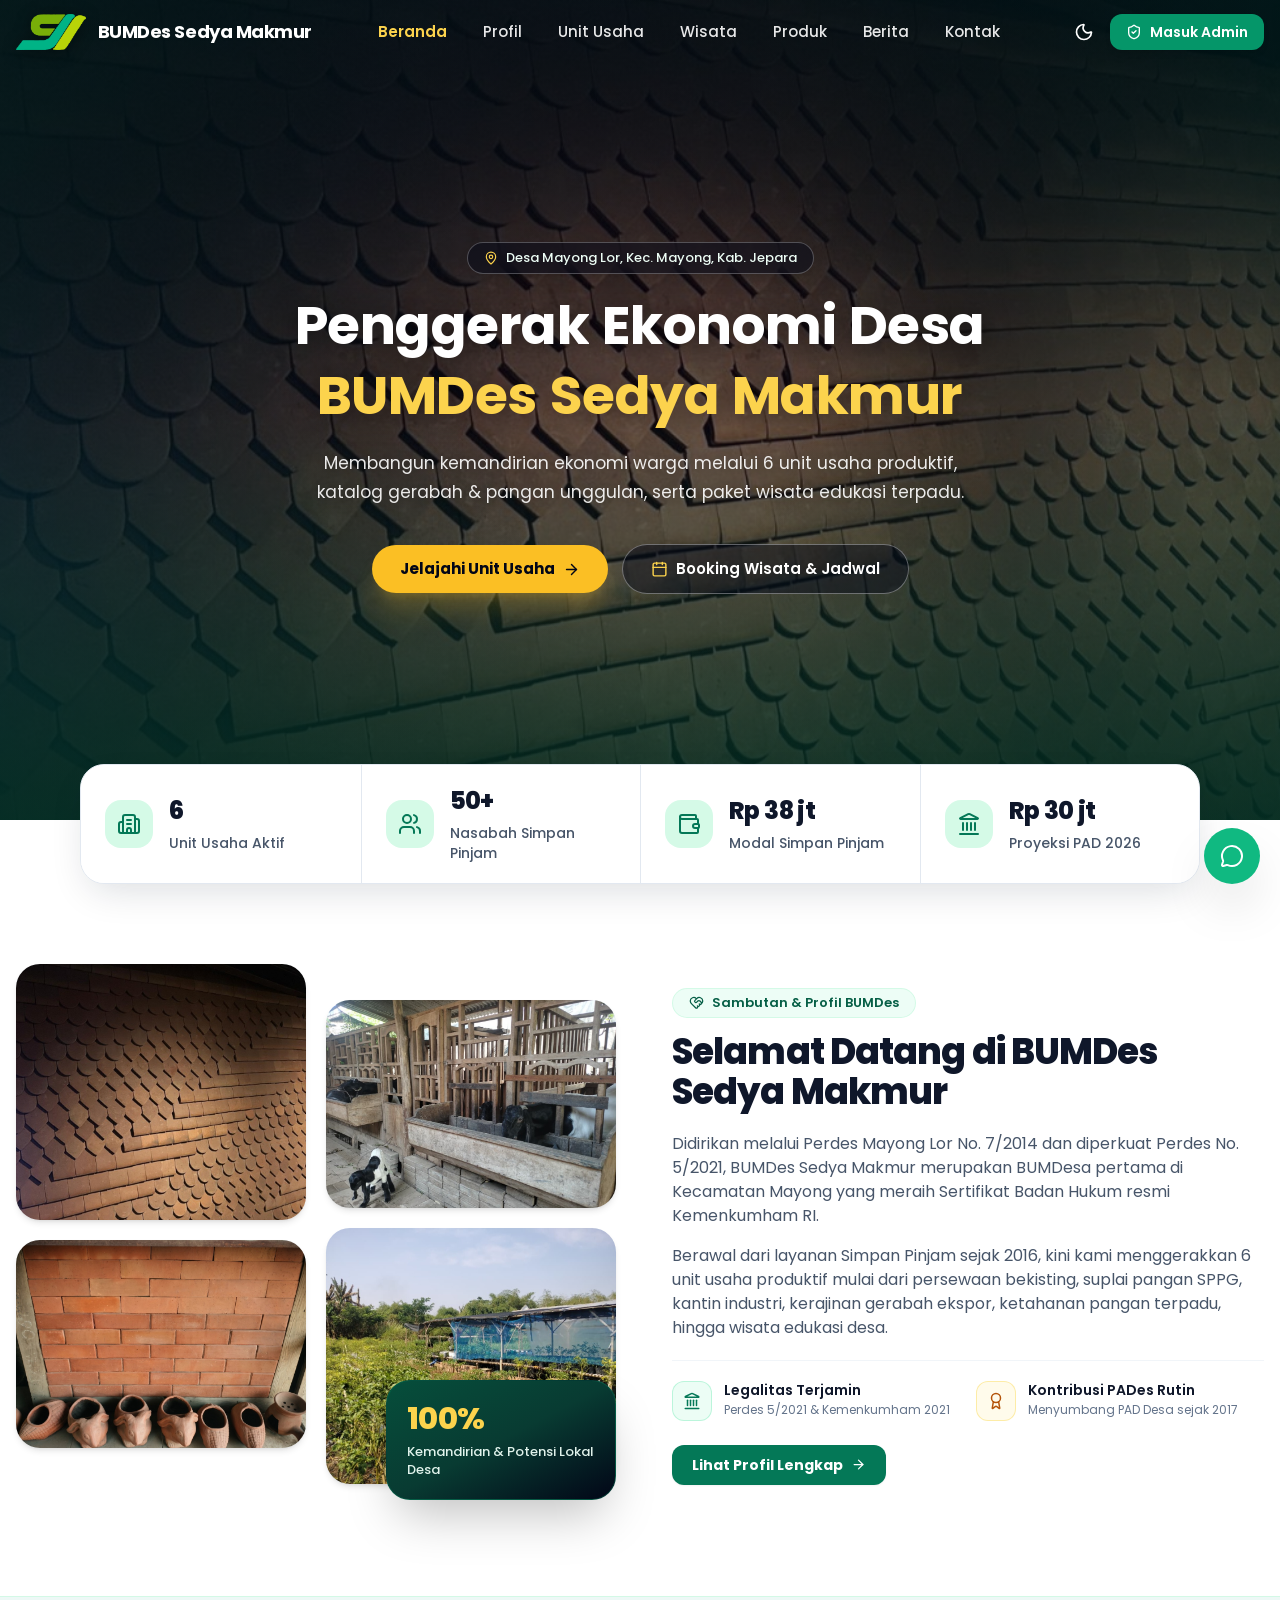
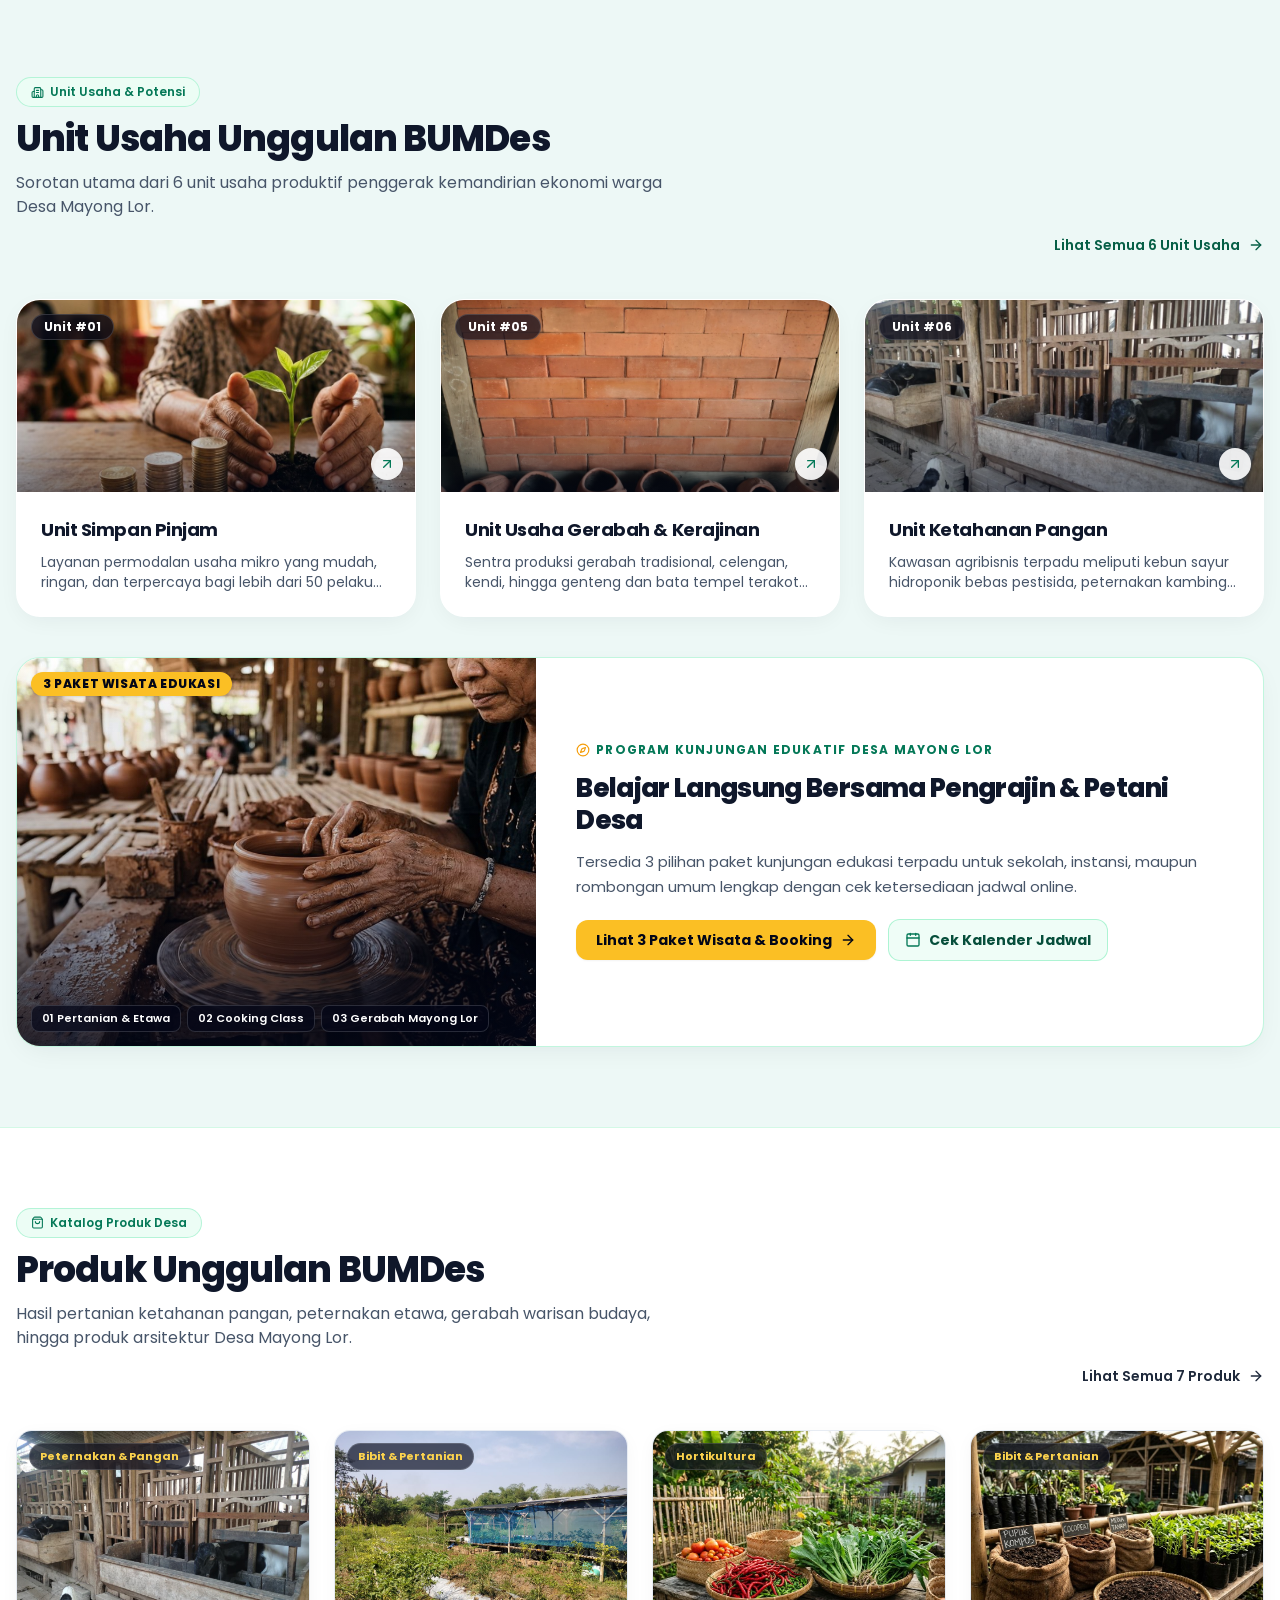
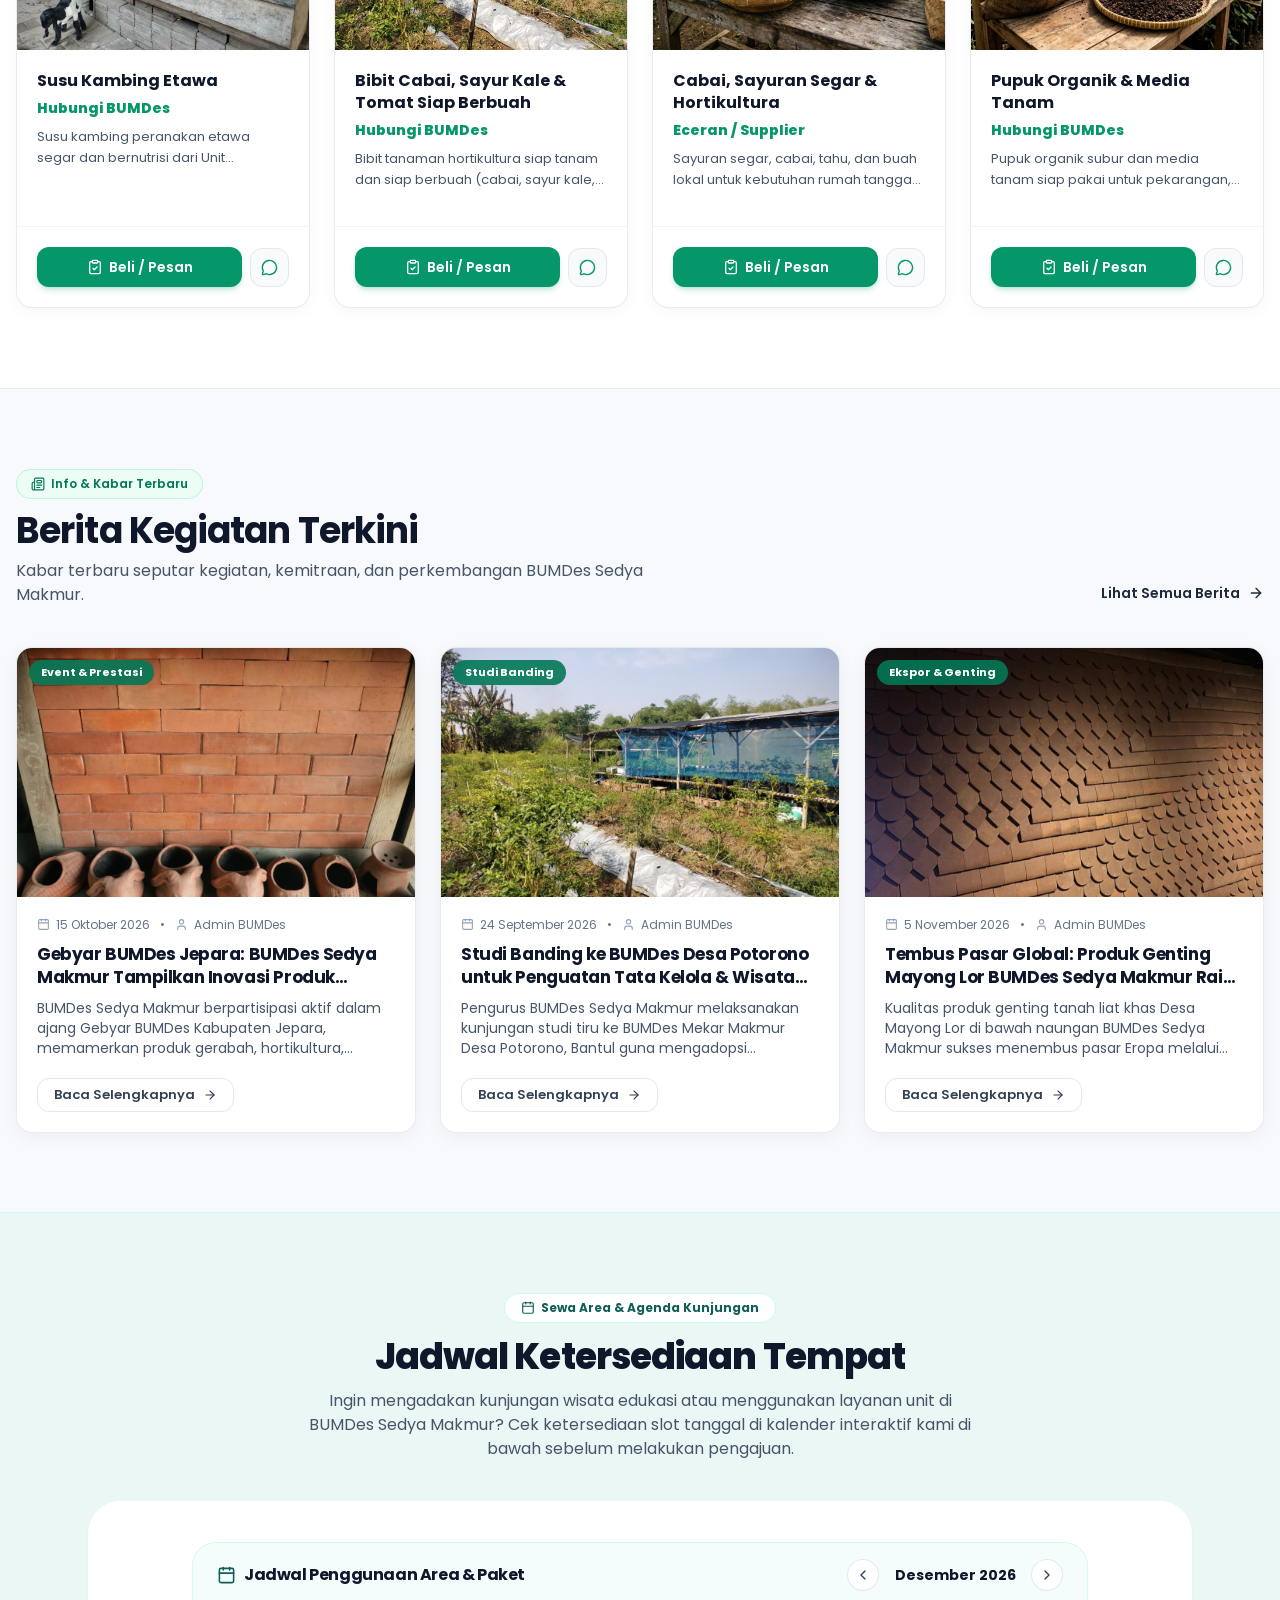
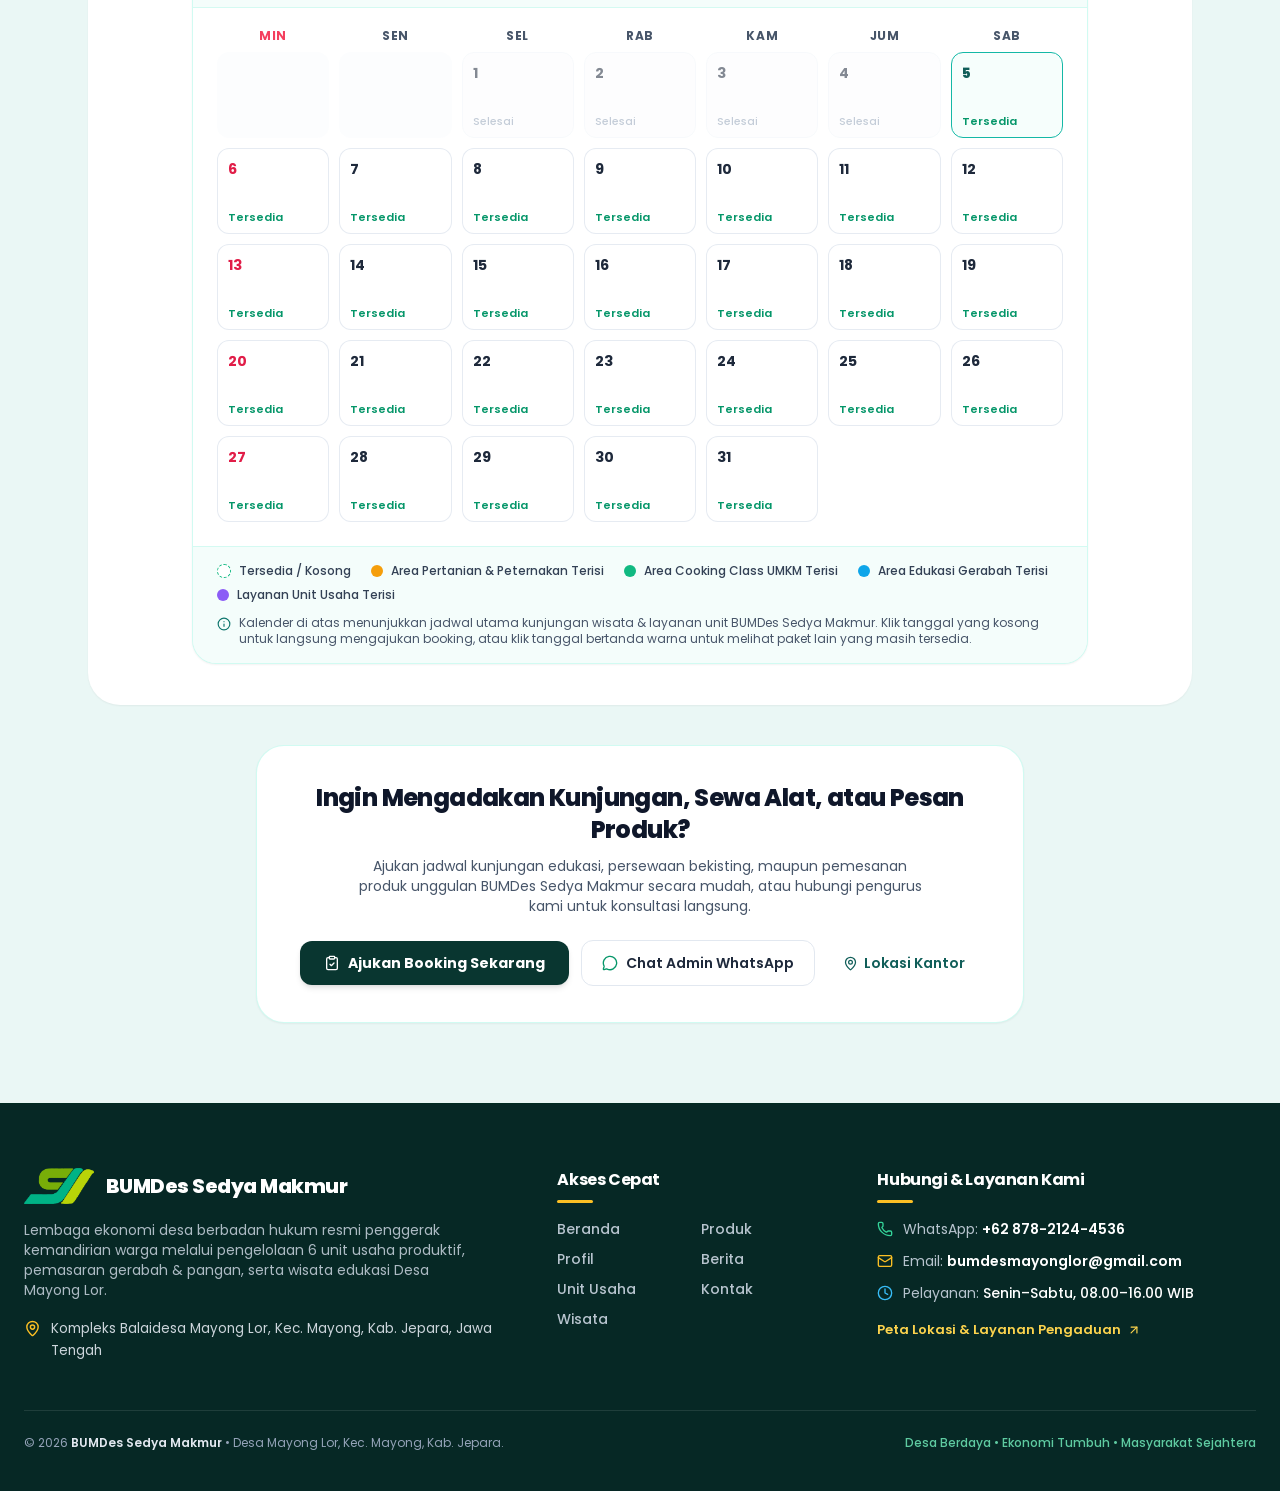
==== commit fd50157b: "feat: implement backend authentication and database configuration for BUMDES API" ====
--- a/index.html
+++ b/index.html
@@ -11,7 +11,7 @@
   <meta http-equiv="Expires" content="0" />
   <link rel="preconnect" href="https://fonts.googleapis.com" />
   <link rel="preconnect" href="https://fonts.gstatic.com" crossorigin />
-  <link href="https://fonts.googleapis.com/css2?family=Plus+Jakarta+Sans:wght@400;500;600;700;800&display=swap" rel="stylesheet" />
+  <link href="https://fonts.googleapis.com/css2?family=Poppins:wght@400;500;600;700;800&display=swap" rel="stylesheet" />
   <title>BUMDes Sedya Makmur - Desa Mayong Lor, Jepara</title>
   <meta name="description" content="Portal resmi BUMDes Sedya Makmur Desa Mayong Lor, Kec. Mayong, Kab. Jepara. Mengelola 6 unit usaha produktif, produk gerabah & UMKM, serta wisata edukasi desa." />
   <link rel="canonical" href="https://bumdessedyamakmur.my.id/" />
@@ -56,8 +56,8 @@
       }
     } catch (e) {}
   </script>
-  <script type="module" crossorigin src="/assets/index-CuqZrt87.js"></script>
-  <link rel="stylesheet" crossorigin href="/assets/index-B_FYk6RW.css">
+  <script type="module" crossorigin src="/assets/index-B8rIzwtN.js"></script>
+  <link rel="stylesheet" crossorigin href="/assets/index-D9bqUpYY.css">
 </head>
 
 <body>
--- a/assets/index-D9bqUpYY.css
+++ b/assets/index-D9bqUpYY.css
@@ -0,0 +1 @@
+*,:before,:after,::backdrop{--tw-border-spacing-x:0;--tw-border-spacing-y:0;--tw-translate-x:0;--tw-translate-y:0;--tw-rotate:0;--tw-skew-x:0;--tw-skew-y:0;--tw-scale-x:1;--tw-scale-y:1;--tw-pan-x: ;--tw-pan-y: ;--tw-pinch-zoom: ;--tw-scroll-snap-strictness:proximity;--tw-gradient-from-position: ;--tw-gradient-via-position: ;--tw-gradient-to-position: ;--tw-ordinal: ;--tw-slashed-zero: ;--tw-numeric-figure: ;--tw-numeric-spacing: ;--tw-numeric-fraction: ;--tw-ring-inset: ;--tw-ring-offset-width:0px;--tw-ring-offset-color:#fff;--tw-ring-color:#3b82f680;--tw-ring-offset-shadow:0 0 #0000;--tw-ring-shadow:0 0 #0000;--tw-shadow:0 0 #0000;--tw-shadow-colored:0 0 #0000;--tw-blur: ;--tw-brightness: ;--tw-contrast: ;--tw-grayscale: ;--tw-hue-rotate: ;--tw-invert: ;--tw-saturate: ;--tw-sepia: ;--tw-drop-shadow: ;--tw-backdrop-blur: ;--tw-backdrop-brightness: ;--tw-backdrop-contrast: ;--tw-backdrop-grayscale: ;--tw-backdrop-hue-rotate: ;--tw-backdrop-invert: ;--tw-backdrop-opacity: ;--tw-backdrop-saturate: ;--tw-backdrop-sepia: ;--tw-contain-size: ;--tw-contain-layout: ;--tw-contain-paint: ;--tw-contain-style: }*,:before,:after{box-sizing:border-box;border:0 solid #e5e7eb}:before,:after{--tw-content:""}html,:host{-webkit-text-size-adjust:100%;tab-size:4;font-feature-settings:normal;font-variation-settings:normal;-webkit-tap-highlight-color:transparent;font-family:Poppins,ui-sans-serif,system-ui,sans-serif;line-height:1.5}body{line-height:inherit;margin:0}hr{height:0;color:inherit;border-top-width:1px}abbr:where([title]){-webkit-text-decoration:underline dotted;text-decoration:underline dotted}h1,h2,h3,h4,h5,h6{font-size:inherit;font-weight:inherit}a{color:inherit;-webkit-text-decoration:inherit;text-decoration:inherit}b,strong{font-weight:bolder}code,kbd,samp,pre{font-feature-settings:normal;font-variation-settings:normal;font-family:ui-monospace,SFMono-Regular,Menlo,Monaco,Consolas,Liberation Mono,Courier New,monospace;font-size:1em}small{font-size:80%}sub,sup{vertical-align:baseline;font-size:75%;line-height:0;position:relative}sub{bottom:-.25em}sup{top:-.5em}table{text-indent:0;border-color:inherit;border-collapse:collapse}button,input,optgroup,select,textarea{font-feature-settings:inherit;font-variation-settings:inherit;font-family:inherit;font-size:100%;font-weight:inherit;line-height:inherit;letter-spacing:inherit;color:inherit;margin:0;padding:0}button,select{text-transform:none}button,input:where([type=button]),input:where([type=reset]),input:where([type=submit]){-webkit-appearance:button;background-color:#0000;background-image:none}:-moz-focusring{outline:auto}:-moz-ui-invalid{box-shadow:none}progress{vertical-align:baseline}::-webkit-inner-spin-button{height:auto}::-webkit-outer-spin-button{height:auto}[type=search]{-webkit-appearance:textfield;outline-offset:-2px}::-webkit-search-decoration{-webkit-appearance:none}::-webkit-file-upload-button{-webkit-appearance:button;font:inherit}summary{display:list-item}blockquote,dl,dd,h1,h2,h3,h4,h5,h6,hr,figure,p,pre{margin:0}fieldset{margin:0;padding:0}legend{padding:0}ol,ul,menu{margin:0;padding:0;list-style:none}dialog{padding:0}textarea{resize:vertical}input::-moz-placeholder{opacity:1;color:#9ca3af}textarea::-moz-placeholder{opacity:1;color:#9ca3af}input::placeholder,textarea::placeholder{opacity:1;color:#9ca3af}button,[role=button]{cursor:pointer}:disabled{cursor:default}img,svg,video,canvas,audio,iframe,embed,object{vertical-align:middle;display:block}img,video{max-width:100%;height:auto}[hidden]:where(:not([hidden=until-found])){display:none}html{scroll-behavior:smooth;font-variant-ligatures:none;font-feature-settings:"liga" 0, "clig" 0;overflow-x:clip}body{-webkit-font-smoothing:antialiased;-moz-osx-font-smoothing:grayscale;font-variant-ligatures:none;font-feature-settings:"liga" 0, "clig" 0;-webkit-tap-highlight-color:transparent;overflow-x:clip}@media (width<=639px){input,select,textarea{font-size:16px!important}}.pointer-events-none{pointer-events:none}.pointer-events-auto{pointer-events:auto}.visible{visibility:visible}.invisible{visibility:hidden}.fixed{position:fixed}.absolute{position:absolute}.relative{position:relative}.sticky{position:sticky}.inset-0{inset:0}.inset-x-0{left:0;right:0}.-bottom-0\.5{bottom:-.125rem}.-bottom-24{bottom:-6rem}.-left-24{left:-6rem}.-left-\[27px\]{left:-27px}.-right-0\.5{right:-.125rem}.-right-1{right:-.25rem}.-right-2{right:-.5rem}.-right-3{right:-.75rem}.-top-0\.5{top:-.125rem}.-top-1{top:-.25rem}.-top-1\.5{top:-.375rem}.bottom-0{bottom:0}.bottom-1{bottom:.25rem}.bottom-1\.5{bottom:.375rem}.bottom-16{bottom:4rem}.bottom-2\.5{bottom:.625rem}.bottom-3{bottom:.75rem}.bottom-3\.5{bottom:.875rem}.left-0{left:0}.left-1\.5{left:.375rem}.left-2{left:.5rem}.left-2\.5{left:.625rem}.left-3{left:.75rem}.left-3\.5{left:.875rem}.left-4{left:1rem}.right-0{right:0}.right-1\.5{right:.375rem}.right-2{right:.5rem}.right-2\.5{right:.625rem}.right-3{right:.75rem}.right-3\.5{right:.875rem}.right-4{right:1rem}.top-0{top:0}.top-1{top:.25rem}.top-1\.5{top:.375rem}.top-1\/2{top:50%}.top-2{top:.5rem}.top-2\.5{top:.625rem}.top-3{top:.75rem}.top-3\.5{top:.875rem}.top-5{top:1.25rem}.top-6{top:1.5rem}.isolate{isolation:isolate}.z-10{z-index:10}.z-20{z-index:20}.z-30{z-index:30}.z-40{z-index:40}.z-50{z-index:50}.z-\[100\]{z-index:100}.z-\[200\]{z-index:200}.z-\[60\]{z-index:60}.col-span-2{grid-column:span 2/span 2}.col-span-full{grid-column:1/-1}.-mx-4{margin-left:-1rem;margin-right:-1rem}.mx-3{margin-left:.75rem;margin-right:.75rem}.mx-auto{margin-left:auto;margin-right:auto}.my-0\.5{margin-top:.125rem;margin-bottom:.125rem}.my-2{margin-top:.5rem;margin-bottom:.5rem}.my-2\.5{margin-top:.625rem;margin-bottom:.625rem}.-mt-12{margin-top:-3rem}.-mt-14{margin-top:-3.5rem}.mb-0{margin-bottom:0}.mb-0\.5{margin-bottom:.125rem}.mb-1{margin-bottom:.25rem}.mb-1\.5{margin-bottom:.375rem}.mb-2{margin-bottom:.5rem}.mb-2\.5{margin-bottom:.625rem}.mb-3{margin-bottom:.75rem}.mb-3\.5{margin-bottom:.875rem}.mb-4{margin-bottom:1rem}.mb-5{margin-bottom:1.25rem}.mb-6{margin-bottom:1.5rem}.mb-7{margin-bottom:1.75rem}.mb-8{margin-bottom:2rem}.ml-2{margin-left:.5rem}.mt-0\.5{margin-top:.125rem}.mt-1{margin-top:.25rem}.mt-1\.5{margin-top:.375rem}.mt-10{margin-top:2.5rem}.mt-12{margin-top:3rem}.mt-2{margin-top:.5rem}.mt-2\.5{margin-top:.625rem}.mt-3{margin-top:.75rem}.mt-3\.5{margin-top:.875rem}.mt-4{margin-top:1rem}.mt-5{margin-top:1.25rem}.mt-6{margin-top:1.5rem}.mt-8{margin-top:2rem}.mt-9{margin-top:2.25rem}.mt-auto{margin-top:auto}.line-clamp-1{-webkit-line-clamp:1;-webkit-box-orient:vertical;display:-webkit-box;overflow:hidden}.line-clamp-2{-webkit-line-clamp:2;-webkit-box-orient:vertical;display:-webkit-box;overflow:hidden}.line-clamp-3{-webkit-line-clamp:3;-webkit-box-orient:vertical;display:-webkit-box;overflow:hidden}.block{display:block}.inline-block{display:inline-block}.flex{display:flex}.inline-flex{display:inline-flex}.table{display:table}.grid{display:grid}.inline-grid{display:inline-grid}.hidden{display:none}.aspect-\[16\/10\]{aspect-ratio:16/10}.aspect-\[4\/3\]{aspect-ratio:4/3}.h-1{height:.25rem}.h-1\.5{height:.375rem}.h-10{height:2.5rem}.h-11{height:2.75rem}.h-12{height:3rem}.h-14{height:3.5rem}.h-16{height:4rem}.h-2{height:.5rem}.h-2\.5{height:.625rem}.h-24{height:6rem}.h-28{height:7rem}.h-3{height:.75rem}.h-3\.5{height:.875rem}.h-32{height:8rem}.h-36{height:9rem}.h-4{height:1rem}.h-40{height:10rem}.h-44{height:11rem}.h-48{height:12rem}.h-5{height:1.25rem}.h-52{height:13rem}.h-56{height:14rem}.h-6{height:1.5rem}.h-64{height:16rem}.h-7{height:1.75rem}.h-8{height:2rem}.h-80{height:20rem}.h-9{height:2.25rem}.h-\[16px\]{height:16px}.h-\[18px\]{height:18px}.h-\[2\.5px\]{height:2.5px}.h-\[2px\]{height:2px}.h-\[38px\]{height:38px}.h-\[42px\]{height:42px}.h-\[54px\]{height:54px}.h-full{height:100%}.h-screen{height:100vh}.max-h-72{max-height:18rem}.max-h-\[calc\(100vh-4rem\)\]{max-height:calc(100vh - 4rem)}.max-h-full{max-height:100%}.min-h-0{min-height:0}.min-h-\[230px\]{min-height:230px}.min-h-\[32px\]{min-height:32px}.min-h-\[48px\]{min-height:48px}.min-h-\[min\(100svh\,760px\)\]{min-height:min(100svh,760px)}.min-h-screen{min-height:100vh}.w-1\.5{width:.375rem}.w-1\/3{width:33.3333%}.w-10{width:2.5rem}.w-11{width:2.75rem}.w-11\/12{width:91.6667%}.w-12{width:3rem}.w-14{width:3.5rem}.w-16{width:4rem}.w-2{width:.5rem}.w-2\.5{width:.625rem}.w-24{width:6rem}.w-28{width:7rem}.w-3{width:.75rem}.w-3\.5{width:.875rem}.w-3\/4{width:75%}.w-32{width:8rem}.w-36{width:9rem}.w-4\/5{width:80%}.w-4\/6{width:66.6667%}.w-5{width:1.25rem}.w-6{width:1.5rem}.w-64{width:16rem}.w-7{width:1.75rem}.w-8{width:2rem}.w-80{width:20rem}.w-9{width:2.25rem}.w-\[18px\]{width:18px}.w-\[238px\]{width:238px}.w-\[54\%\]{width:54%}.w-\[82\%\]{width:82%}.w-\[86px\]{width:86px}.w-\[calc\(100vw-2rem\)\]{width:calc(100vw - 2rem)}.w-auto{width:auto}.w-fit{width:fit-content}.w-full{width:100%}.w-px{width:1px}.min-w-0{min-width:0}.min-w-\[118px\]{min-width:118px}.min-w-\[150px\]{min-width:150px}.min-w-\[16px\]{min-width:16px}.min-w-\[185px\]{min-width:185px}.min-w-\[760px\]{min-width:760px}.max-w-2xl{max-width:42rem}.max-w-3xl{max-width:48rem}.max-w-4xl{max-width:56rem}.max-w-6xl{max-width:72rem}.max-w-7xl{max-width:80rem}.max-w-\[180px\]{max-width:180px}.max-w-\[200px\]{max-width:200px}.max-w-\[272px\]{max-width:272px}.max-w-\[276px\]{max-width:276px}.max-w-\[335px\]{max-width:335px}.max-w-\[60\%\]{max-width:60%}.max-w-\[82\%\]{max-width:82%}.max-w-\[82vw\]{max-width:82vw}.max-w-\[calc\(100vw-2rem\)\]{max-width:calc(100vw - 2rem)}.max-w-full{max-width:100%}.max-w-lg{max-width:32rem}.max-w-md{max-width:28rem}.max-w-sm{max-width:24rem}.max-w-xl{max-width:36rem}.max-w-xs{max-width:20rem}.flex-1{flex:1}.shrink-0{flex-shrink:0}.origin-left{transform-origin:0}.-translate-x-2{--tw-translate-x:-.5rem;transform:translate(var(--tw-translate-x), var(--tw-translate-y)) rotate(var(--tw-rotate)) skewX(var(--tw-skew-x)) skewY(var(--tw-skew-y)) scaleX(var(--tw-scale-x)) scaleY(var(--tw-scale-y))}.-translate-x-3{--tw-translate-x:-.75rem;transform:translate(var(--tw-translate-x), var(--tw-translate-y)) rotate(var(--tw-rotate)) skewX(var(--tw-skew-x)) skewY(var(--tw-skew-y)) scaleX(var(--tw-scale-x)) scaleY(var(--tw-scale-y))}.-translate-x-full{--tw-translate-x:-100%;transform:translate(var(--tw-translate-x), var(--tw-translate-y)) rotate(var(--tw-rotate)) skewX(var(--tw-skew-x)) skewY(var(--tw-skew-y)) scaleX(var(--tw-scale-x)) scaleY(var(--tw-scale-y))}.-translate-y-1\/2{--tw-translate-y:-50%;transform:translate(var(--tw-translate-x), var(--tw-translate-y)) rotate(var(--tw-rotate)) skewX(var(--tw-skew-x)) skewY(var(--tw-skew-y)) scaleX(var(--tw-scale-x)) scaleY(var(--tw-scale-y))}.translate-x-0{--tw-translate-x:0px;transform:translate(var(--tw-translate-x), var(--tw-translate-y)) rotate(var(--tw-rotate)) skewX(var(--tw-skew-x)) skewY(var(--tw-skew-y)) scaleX(var(--tw-scale-x)) scaleY(var(--tw-scale-y))}.translate-y-0{--tw-translate-y:0px;transform:translate(var(--tw-translate-x), var(--tw-translate-y)) rotate(var(--tw-rotate)) skewX(var(--tw-skew-x)) skewY(var(--tw-skew-y)) scaleX(var(--tw-scale-x)) scaleY(var(--tw-scale-y))}.translate-y-4{--tw-translate-y:1rem;transform:translate(var(--tw-translate-x), var(--tw-translate-y)) rotate(var(--tw-rotate)) skewX(var(--tw-skew-x)) skewY(var(--tw-skew-y)) scaleX(var(--tw-scale-x)) scaleY(var(--tw-scale-y))}.translate-y-5{--tw-translate-y:1.25rem;transform:translate(var(--tw-translate-x), var(--tw-translate-y)) rotate(var(--tw-rotate)) skewX(var(--tw-skew-x)) skewY(var(--tw-skew-y)) scaleX(var(--tw-scale-x)) scaleY(var(--tw-scale-y))}.translate-y-7{--tw-translate-y:1.75rem;transform:translate(var(--tw-translate-x), var(--tw-translate-y)) rotate(var(--tw-rotate)) skewX(var(--tw-skew-x)) skewY(var(--tw-skew-y)) scaleX(var(--tw-scale-x)) scaleY(var(--tw-scale-y))}.-rotate-90{--tw-rotate:-90deg;transform:translate(var(--tw-translate-x), var(--tw-translate-y)) rotate(var(--tw-rotate)) skewX(var(--tw-skew-x)) skewY(var(--tw-skew-y)) scaleX(var(--tw-scale-x)) scaleY(var(--tw-scale-y))}.rotate-0{--tw-rotate:0deg;transform:translate(var(--tw-translate-x), var(--tw-translate-y)) rotate(var(--tw-rotate)) skewX(var(--tw-skew-x)) skewY(var(--tw-skew-y)) scaleX(var(--tw-scale-x)) scaleY(var(--tw-scale-y))}.rotate-90{--tw-rotate:90deg;transform:translate(var(--tw-translate-x), var(--tw-translate-y)) rotate(var(--tw-rotate)) skewX(var(--tw-skew-x)) skewY(var(--tw-skew-y)) scaleX(var(--tw-scale-x)) scaleY(var(--tw-scale-y))}.scale-100{--tw-scale-x:1;--tw-scale-y:1;transform:translate(var(--tw-translate-x), var(--tw-translate-y)) rotate(var(--tw-rotate)) skewX(var(--tw-skew-x)) skewY(var(--tw-skew-y)) scaleX(var(--tw-scale-x)) scaleY(var(--tw-scale-y))}.scale-75{--tw-scale-x:.75;--tw-scale-y:.75;transform:translate(var(--tw-translate-x), var(--tw-translate-y)) rotate(var(--tw-rotate)) skewX(var(--tw-skew-x)) skewY(var(--tw-skew-y)) scaleX(var(--tw-scale-x)) scaleY(var(--tw-scale-y))}.scale-90{--tw-scale-x:.9;--tw-scale-y:.9;transform:translate(var(--tw-translate-x), var(--tw-translate-y)) rotate(var(--tw-rotate)) skewX(var(--tw-skew-x)) skewY(var(--tw-skew-y)) scaleX(var(--tw-scale-x)) scaleY(var(--tw-scale-y))}.scale-\[1\.01\]{--tw-scale-x:1.01;--tw-scale-y:1.01;transform:translate(var(--tw-translate-x), var(--tw-translate-y)) rotate(var(--tw-rotate)) skewX(var(--tw-skew-x)) skewY(var(--tw-skew-y)) scaleX(var(--tw-scale-x)) scaleY(var(--tw-scale-y))}.scale-\[1\.02\]{--tw-scale-x:1.02;--tw-scale-y:1.02;transform:translate(var(--tw-translate-x), var(--tw-translate-y)) rotate(var(--tw-rotate)) skewX(var(--tw-skew-x)) skewY(var(--tw-skew-y)) scaleX(var(--tw-scale-x)) scaleY(var(--tw-scale-y))}.scale-x-0{--tw-scale-x:0;transform:translate(var(--tw-translate-x), var(--tw-translate-y)) rotate(var(--tw-rotate)) skewX(var(--tw-skew-x)) skewY(var(--tw-skew-y)) scaleX(var(--tw-scale-x)) scaleY(var(--tw-scale-y))}.scale-x-100{--tw-scale-x:1;transform:translate(var(--tw-translate-x), var(--tw-translate-y)) rotate(var(--tw-rotate)) skewX(var(--tw-skew-x)) skewY(var(--tw-skew-y)) scaleX(var(--tw-scale-x)) scaleY(var(--tw-scale-y))}.transform-gpu{transform:translate3d(var(--tw-translate-x), var(--tw-translate-y), 0) rotate(var(--tw-rotate)) skewX(var(--tw-skew-x)) skewY(var(--tw-skew-y)) scaleX(var(--tw-scale-x)) scaleY(var(--tw-scale-y))}@keyframes shrink{0%{width:100%}to{width:0%}}.animate-\[shrink_4\.5s_linear_forwards\]{animation:4.5s linear forwards shrink}@keyframes pulse{50%{opacity:.5}}.animate-pulse{animation:2s cubic-bezier(.4,0,.6,1) infinite pulse}@keyframes spin{to{transform:rotate(360deg)}}.animate-spin{animation:1s linear infinite spin}.cursor-default{cursor:default}.cursor-not-allowed{cursor:not-allowed}.cursor-pointer{cursor:pointer}.cursor-wait{cursor:wait}.cursor-zoom-in{cursor:zoom-in}.select-none{-webkit-user-select:none;user-select:none}.select-all{-webkit-user-select:all;user-select:all}.scroll-mt-20{scroll-margin-top:5rem}.appearance-none{appearance:none}.grid-cols-1{grid-template-columns:repeat(1,minmax(0,1fr))}.grid-cols-2{grid-template-columns:repeat(2,minmax(0,1fr))}.grid-cols-3{grid-template-columns:repeat(3,minmax(0,1fr))}.grid-cols-5{grid-template-columns:repeat(5,minmax(0,1fr))}.grid-cols-7{grid-template-columns:repeat(7,minmax(0,1fr))}.flex-col{flex-direction:column}.flex-col-reverse{flex-direction:column-reverse}.flex-wrap{flex-wrap:wrap}.place-items-center{place-items:center}.items-start{align-items:flex-start}.items-center{align-items:center}.items-baseline{align-items:baseline}.items-stretch{align-items:stretch}.justify-end{justify-content:flex-end}.justify-center{justify-content:center}.justify-between{justify-content:space-between}.gap-0\.5{gap:.125rem}.gap-1{gap:.25rem}.gap-1\.5{gap:.375rem}.gap-10{gap:2.5rem}.gap-2{gap:.5rem}.gap-2\.5{gap:.625rem}.gap-3{gap:.75rem}.gap-3\.5{gap:.875rem}.gap-4{gap:1rem}.gap-5{gap:1.25rem}.gap-6{gap:1.5rem}.gap-8{gap:2rem}.gap-9{gap:2.25rem}.gap-x-2\.5{-moz-column-gap:.625rem;column-gap:.625rem}.gap-x-3{-moz-column-gap:.75rem;column-gap:.75rem}.gap-x-4{-moz-column-gap:1rem;column-gap:1rem}.gap-x-5{-moz-column-gap:1.25rem;column-gap:1.25rem}.gap-x-6{-moz-column-gap:1.5rem;column-gap:1.5rem}.gap-y-1{row-gap:.25rem}.gap-y-2{row-gap:.5rem}.gap-y-2\.5{row-gap:.625rem}.space-y-1>:not([hidden])~:not([hidden]){--tw-space-y-reverse:0;margin-top:calc(.25rem * calc(1 - var(--tw-space-y-reverse)));margin-bottom:calc(.25rem * var(--tw-space-y-reverse))}.space-y-1\.5>:not([hidden])~:not([hidden]){--tw-space-y-reverse:0;margin-top:calc(.375rem * calc(1 - var(--tw-space-y-reverse)));margin-bottom:calc(.375rem * var(--tw-space-y-reverse))}.space-y-2>:not([hidden])~:not([hidden]){--tw-space-y-reverse:0;margin-top:calc(.5rem * calc(1 - var(--tw-space-y-reverse)));margin-bottom:calc(.5rem * var(--tw-space-y-reverse))}.space-y-2\.5>:not([hidden])~:not([hidden]){--tw-space-y-reverse:0;margin-top:calc(.625rem * calc(1 - var(--tw-space-y-reverse)));margin-bottom:calc(.625rem * var(--tw-space-y-reverse))}.space-y-3>:not([hidden])~:not([hidden]){--tw-space-y-reverse:0;margin-top:calc(.75rem * calc(1 - var(--tw-space-y-reverse)));margin-bottom:calc(.75rem * var(--tw-space-y-reverse))}.space-y-3\.5>:not([hidden])~:not([hidden]){--tw-space-y-reverse:0;margin-top:calc(.875rem * calc(1 - var(--tw-space-y-reverse)));margin-bottom:calc(.875rem * var(--tw-space-y-reverse))}.space-y-4>:not([hidden])~:not([hidden]){--tw-space-y-reverse:0;margin-top:calc(1rem * calc(1 - var(--tw-space-y-reverse)));margin-bottom:calc(1rem * var(--tw-space-y-reverse))}.space-y-5>:not([hidden])~:not([hidden]){--tw-space-y-reverse:0;margin-top:calc(1.25rem * calc(1 - var(--tw-space-y-reverse)));margin-bottom:calc(1.25rem * var(--tw-space-y-reverse))}.space-y-6>:not([hidden])~:not([hidden]){--tw-space-y-reverse:0;margin-top:calc(1.5rem * calc(1 - var(--tw-space-y-reverse)));margin-bottom:calc(1.5rem * var(--tw-space-y-reverse))}.divide-y>:not([hidden])~:not([hidden]){--tw-divide-y-reverse:0;border-top-width:calc(1px * calc(1 - var(--tw-divide-y-reverse)));border-bottom-width:calc(1px * var(--tw-divide-y-reverse))}.divide-slate-100>:not([hidden])~:not([hidden]){--tw-divide-opacity:1;border-color:rgb(241 245 249/var(--tw-divide-opacity,1))}.self-start{align-self:flex-start}.overflow-hidden{overflow:hidden}.overflow-x-auto{overflow-x:auto}.overflow-y-auto{overflow-y:auto}.overflow-x-hidden{overflow-x:hidden}.overflow-x-clip{overflow-x:clip}.truncate{text-overflow:ellipsis;white-space:nowrap;overflow:hidden}.whitespace-nowrap{white-space:nowrap}.whitespace-pre-line{white-space:pre-line}.text-balance{text-wrap:balance}.text-pretty{text-wrap:pretty}.break-words{overflow-wrap:break-word}.break-all{word-break:break-all}.rounded{border-radius:.25rem}.rounded-2xl{border-radius:1rem}.rounded-3xl{border-radius:1.5rem}.rounded-\[14px\]{border-radius:14px}.rounded-\[24px\]{border-radius:24px}.rounded-\[28px\]{border-radius:28px}.rounded-full{border-radius:9999px}.rounded-lg{border-radius:.5rem}.rounded-md{border-radius:.375rem}.rounded-xl{border-radius:.75rem}.border{border-width:1px}.border-0{border-width:0}.border-2{border-width:2px}.border-y{border-top-width:1px;border-bottom-width:1px}.border-b{border-bottom-width:1px}.border-l{border-left-width:1px}.border-l-2{border-left-width:2px}.border-r{border-right-width:1px}.border-t{border-top-width:1px}.border-dashed{border-style:dashed}.border-amber-200{--tw-border-opacity:1;border-color:rgb(253 230 138/var(--tw-border-opacity,1))}.border-amber-200\/70{border-color:#fde68ab3}.border-amber-200\/80{border-color:#fde68acc}.border-amber-300{--tw-border-opacity:1;border-color:rgb(252 211 77/var(--tw-border-opacity,1))}.border-amber-300\/35{border-color:#fcd34d59}.border-amber-300\/70{border-color:#fcd34db3}.border-amber-300\/80{border-color:#fcd34dcc}.border-amber-300\/90{border-color:#fcd34de6}.border-amber-400{--tw-border-opacity:1;border-color:rgb(251 191 36/var(--tw-border-opacity,1))}.border-emerald-100{--tw-border-opacity:1;border-color:rgb(209 250 229/var(--tw-border-opacity,1))}.border-emerald-100\/90{border-color:#d1fae5e6}.border-emerald-200{--tw-border-opacity:1;border-color:rgb(167 243 208/var(--tw-border-opacity,1))}.border-emerald-200\/60{border-color:#a7f3d099}.border-emerald-200\/70{border-color:#a7f3d0b3}.border-emerald-200\/75{border-color:#a7f3d0bf}.border-emerald-200\/80{border-color:#a7f3d0cc}.border-emerald-200\/90{border-color:#a7f3d0e6}.border-emerald-300{--tw-border-opacity:1;border-color:rgb(110 231 183/var(--tw-border-opacity,1))}.border-emerald-300\/90{border-color:#6ee7b7e6}.border-emerald-400{--tw-border-opacity:1;border-color:rgb(52 211 153/var(--tw-border-opacity,1))}.border-emerald-500{--tw-border-opacity:1;border-color:rgb(16 185 129/var(--tw-border-opacity,1))}.border-emerald-500\/30{border-color:#10b9814d}.border-emerald-600{--tw-border-opacity:1;border-color:rgb(5 150 105/var(--tw-border-opacity,1))}.border-emerald-700\/40{border-color:#04785766}.border-emerald-950\/80{border-color:#022c22cc}.border-rose-200{--tw-border-opacity:1;border-color:rgb(254 205 211/var(--tw-border-opacity,1))}.border-rose-200\/80{border-color:#fecdd3cc}.border-rose-500{--tw-border-opacity:1;border-color:rgb(244 63 94/var(--tw-border-opacity,1))}.border-rose-500\/30{border-color:#f43f5e4d}.border-sky-200{--tw-border-opacity:1;border-color:rgb(186 230 253/var(--tw-border-opacity,1))}.border-sky-300\/90{border-color:#7dd3fce6}.border-sky-500\/30{border-color:#0ea5e94d}.border-slate-100{--tw-border-opacity:1;border-color:rgb(241 245 249/var(--tw-border-opacity,1))}.border-slate-200{--tw-border-opacity:1;border-color:rgb(226 232 240/var(--tw-border-opacity,1))}.border-slate-200\/50{border-color:#e2e8f080}.border-slate-200\/60{border-color:#e2e8f099}.border-slate-200\/70{border-color:#e2e8f0b3}.border-slate-200\/80{border-color:#e2e8f0cc}.border-slate-200\/85{border-color:#e2e8f0d9}.border-slate-200\/90{border-color:#e2e8f0e6}.border-slate-300{--tw-border-opacity:1;border-color:rgb(203 213 225/var(--tw-border-opacity,1))}.border-teal-100{--tw-border-opacity:1;border-color:rgb(204 251 241/var(--tw-border-opacity,1))}.border-teal-100\/80{border-color:#ccfbf1cc}.border-teal-100\/90{border-color:#ccfbf1e6}.border-teal-200{--tw-border-opacity:1;border-color:rgb(153 246 228/var(--tw-border-opacity,1))}.border-teal-500{--tw-border-opacity:1;border-color:rgb(20 184 166/var(--tw-border-opacity,1))}.border-transparent{border-color:#0000}.border-violet-200{--tw-border-opacity:1;border-color:rgb(221 214 254/var(--tw-border-opacity,1))}.border-violet-300\/90{border-color:#c4b5fde6}.border-white\/10{border-color:#ffffff1a}.border-white\/15{border-color:#ffffff26}.border-white\/20{border-color:#fff3}.border-white\/25{border-color:#ffffff40}.border-white\/40{border-color:#fff6}.border-white\/90{border-color:#ffffffe6}.bg-\[\#062825\]{--tw-bg-opacity:1;background-color:rgb(6 40 37/var(--tw-bg-opacity,1))}.bg-\[\#093630\]{--tw-bg-opacity:1;background-color:rgb(9 54 48/var(--tw-bg-opacity,1))}.bg-\[\#eaf7f5\]{--tw-bg-opacity:1;background-color:rgb(234 247 245/var(--tw-bg-opacity,1))}.bg-\[\#edf8f6\]{--tw-bg-opacity:1;background-color:rgb(237 248 246/var(--tw-bg-opacity,1))}.bg-amber-100{--tw-bg-opacity:1;background-color:rgb(254 243 199/var(--tw-bg-opacity,1))}.bg-amber-300{--tw-bg-opacity:1;background-color:rgb(252 211 77/var(--tw-bg-opacity,1))}.bg-amber-400{--tw-bg-opacity:1;background-color:rgb(251 191 36/var(--tw-bg-opacity,1))}.bg-amber-400\/15{background-color:#fbbf2426}.bg-amber-400\/20{background-color:#fbbf2433}.bg-amber-50{--tw-bg-opacity:1;background-color:rgb(255 251 235/var(--tw-bg-opacity,1))}.bg-amber-50\/30{background-color:#fffbeb4d}.bg-amber-50\/35{background-color:#fffbeb59}.bg-amber-50\/40{background-color:#fffbeb66}.bg-amber-50\/45{background-color:#fffbeb73}.bg-amber-50\/70{background-color:#fffbebb3}.bg-amber-50\/80{background-color:#fffbebcc}.bg-amber-500{--tw-bg-opacity:1;background-color:rgb(245 158 11/var(--tw-bg-opacity,1))}.bg-amber-600{--tw-bg-opacity:1;background-color:rgb(217 119 6/var(--tw-bg-opacity,1))}.bg-black\/40{background-color:#0006}.bg-black\/50{background-color:#00000080}.bg-black\/55{background-color:#0000008c}.bg-black\/60{background-color:#0009}.bg-black\/65{background-color:#000000a6}.bg-black\/70{background-color:#000000b3}.bg-black\/95{background-color:#000000f2}.bg-emerald-100{--tw-bg-opacity:1;background-color:rgb(209 250 229/var(--tw-bg-opacity,1))}.bg-emerald-100\/90{background-color:#d1fae5e6}.bg-emerald-400\/10{background-color:#34d3991a}.bg-emerald-400\/85{background-color:#34d399d9}.bg-emerald-50{--tw-bg-opacity:1;background-color:rgb(236 253 245/var(--tw-bg-opacity,1))}.bg-emerald-50\/30{background-color:#ecfdf54d}.bg-emerald-50\/35{background-color:#ecfdf559}.bg-emerald-50\/40{background-color:#ecfdf566}.bg-emerald-50\/60{background-color:#ecfdf599}.bg-emerald-50\/70{background-color:#ecfdf5b3}.bg-emerald-50\/80{background-color:#ecfdf5cc}.bg-emerald-50\/90{background-color:#ecfdf5e6}.bg-emerald-500{--tw-bg-opacity:1;background-color:rgb(16 185 129/var(--tw-bg-opacity,1))}.bg-emerald-500\/20{background-color:#10b98133}.bg-emerald-600{--tw-bg-opacity:1;background-color:rgb(5 150 105/var(--tw-bg-opacity,1))}.bg-emerald-600\/10{background-color:#0596691a}.bg-emerald-600\/90{background-color:#059669e6}.bg-emerald-700{--tw-bg-opacity:1;background-color:rgb(4 120 87/var(--tw-bg-opacity,1))}.bg-emerald-700\/90{background-color:#047857e6}.bg-emerald-950{--tw-bg-opacity:1;background-color:rgb(2 44 34/var(--tw-bg-opacity,1))}.bg-rose-100{--tw-bg-opacity:1;background-color:rgb(255 228 230/var(--tw-bg-opacity,1))}.bg-rose-50{--tw-bg-opacity:1;background-color:rgb(255 241 242/var(--tw-bg-opacity,1))}.bg-rose-50\/30{background-color:#fff1f24d}.bg-rose-500{--tw-bg-opacity:1;background-color:rgb(244 63 94/var(--tw-bg-opacity,1))}.bg-rose-600{--tw-bg-opacity:1;background-color:rgb(225 29 72/var(--tw-bg-opacity,1))}.bg-sky-100{--tw-bg-opacity:1;background-color:rgb(224 242 254/var(--tw-bg-opacity,1))}.bg-sky-50{--tw-bg-opacity:1;background-color:rgb(240 249 255/var(--tw-bg-opacity,1))}.bg-sky-50\/35{background-color:#f0f9ff59}.bg-sky-500{--tw-bg-opacity:1;background-color:rgb(14 165 233/var(--tw-bg-opacity,1))}.bg-slate-100{--tw-bg-opacity:1;background-color:rgb(241 245 249/var(--tw-bg-opacity,1))}.bg-slate-200{--tw-bg-opacity:1;background-color:rgb(226 232 240/var(--tw-bg-opacity,1))}.bg-slate-50{--tw-bg-opacity:1;background-color:rgb(248 250 252/var(--tw-bg-opacity,1))}.bg-slate-50\/45{background-color:#f8fafc73}.bg-slate-50\/60{background-color:#f8fafc99}.bg-slate-50\/70{background-color:#f8fafcb3}.bg-slate-50\/80{background-color:#f8fafccc}.bg-slate-50\/85{background-color:#f8fafcd9}.bg-slate-50\/90{background-color:#f8fafce6}.bg-slate-900\/65{background-color:#0f172aa6}.bg-slate-900\/75{background-color:#0f172abf}.bg-slate-900\/80{background-color:#0f172acc}.bg-slate-950\/45{background-color:#02061773}.bg-slate-950\/65{background-color:#020617a6}.bg-slate-950\/70{background-color:#020617b3}.bg-teal-100{--tw-bg-opacity:1;background-color:rgb(204 251 241/var(--tw-bg-opacity,1))}.bg-teal-50{--tw-bg-opacity:1;background-color:rgb(240 253 250/var(--tw-bg-opacity,1))}.bg-teal-50\/60{background-color:#f0fdfa99}.bg-teal-50\/75{background-color:#f0fdfabf}.bg-transparent{background-color:#0000}.bg-violet-50{--tw-bg-opacity:1;background-color:rgb(245 243 255/var(--tw-bg-opacity,1))}.bg-violet-50\/35{background-color:#f5f3ff59}.bg-violet-500{--tw-bg-opacity:1;background-color:rgb(139 92 246/var(--tw-bg-opacity,1))}.bg-white{--tw-bg-opacity:1;background-color:rgb(255 255 255/var(--tw-bg-opacity,1))}.bg-white\/10{background-color:#ffffff1a}.bg-white\/20{background-color:#fff3}.bg-white\/40{background-color:#fff6}.bg-white\/80{background-color:#fffc}.bg-white\/90{background-color:#ffffffe6}.bg-white\/95{background-color:#fffffff2}.bg-\[radial-gradient\(circle_at_center\,transparent_20\%\,rgba\(2\,44\,34\,0\.45\)_100\%\)\]{background-image:radial-gradient(circle,#0000 20%,#022c2273 100%)}.bg-\[radial-gradient\(circle_at_top_right\,rgba\(255\,255\,255\,0\.2\)\,transparent_60\%\)\]{background-image:radial-gradient(circle at 100% 0,#fff3,#0000 60%)}.bg-gradient-to-b{background-image:linear-gradient(to bottom, var(--tw-gradient-stops))}.bg-gradient-to-br{background-image:linear-gradient(to bottom right, var(--tw-gradient-stops))}.bg-gradient-to-r{background-image:linear-gradient(to right, var(--tw-gradient-stops))}.bg-gradient-to-t{background-image:linear-gradient(to top, var(--tw-gradient-stops))}.from-amber-300{--tw-gradient-from:#fcd34d var(--tw-gradient-from-position);--tw-gradient-to:#fcd34d00 var(--tw-gradient-to-position);--tw-gradient-stops:var(--tw-gradient-from), var(--tw-gradient-to)}.from-amber-400{--tw-gradient-from:#fbbf24 var(--tw-gradient-from-position);--tw-gradient-to:#fbbf2400 var(--tw-gradient-to-position);--tw-gradient-stops:var(--tw-gradient-from), var(--tw-gradient-to)}.from-emerald-50{--tw-gradient-from:#ecfdf5 var(--tw-gradient-from-position);--tw-gradient-to:#ecfdf500 var(--tw-gradient-to-position);--tw-gradient-stops:var(--tw-gradient-from), var(--tw-gradient-to)}.from-emerald-50\/90{--tw-gradient-from:#ecfdf5e6 var(--tw-gradient-from-position);--tw-gradient-to:#ecfdf500 var(--tw-gradient-to-position);--tw-gradient-stops:var(--tw-gradient-from), var(--tw-gradient-to)}.from-emerald-500{--tw-gradient-from:#10b981 var(--tw-gradient-from-position);--tw-gradient-to:#10b98100 var(--tw-gradient-to-position);--tw-gradient-stops:var(--tw-gradient-from), var(--tw-gradient-to)}.from-emerald-600{--tw-gradient-from:#059669 var(--tw-gradient-from-position);--tw-gradient-to:#05966900 var(--tw-gradient-to-position);--tw-gradient-stops:var(--tw-gradient-from), var(--tw-gradient-to)}.from-emerald-700{--tw-gradient-from:#047857 var(--tw-gradient-from-position);--tw-gradient-to:#04785700 var(--tw-gradient-to-position);--tw-gradient-stops:var(--tw-gradient-from), var(--tw-gradient-to)}.from-emerald-800{--tw-gradient-from:#065f46 var(--tw-gradient-from-position);--tw-gradient-to:#065f4600 var(--tw-gradient-to-position);--tw-gradient-stops:var(--tw-gradient-from), var(--tw-gradient-to)}.from-emerald-900{--tw-gradient-from:#064e3b var(--tw-gradient-from-position);--tw-gradient-to:#064e3b00 var(--tw-gradient-to-position);--tw-gradient-stops:var(--tw-gradient-from), var(--tw-gradient-to)}.from-emerald-950\/50{--tw-gradient-from:#022c2280 var(--tw-gradient-from-position);--tw-gradient-to:#022c2200 var(--tw-gradient-to-position);--tw-gradient-stops:var(--tw-gradient-from), var(--tw-gradient-to)}.from-emerald-950\/95{--tw-gradient-from:#022c22f2 var(--tw-gradient-from-position);--tw-gradient-to:#022c2200 var(--tw-gradient-to-position);--tw-gradient-stops:var(--tw-gradient-from), var(--tw-gradient-to)}.from-slate-950\/50{--tw-gradient-from:#02061780 var(--tw-gradient-from-position);--tw-gradient-to:#02061700 var(--tw-gradient-to-position);--tw-gradient-stops:var(--tw-gradient-from), var(--tw-gradient-to)}.from-slate-950\/65{--tw-gradient-from:#020617a6 var(--tw-gradient-from-position);--tw-gradient-to:#02061700 var(--tw-gradient-to-position);--tw-gradient-stops:var(--tw-gradient-from), var(--tw-gradient-to)}.from-slate-950\/80{--tw-gradient-from:#020617cc var(--tw-gradient-from-position);--tw-gradient-to:#02061700 var(--tw-gradient-to-position);--tw-gradient-stops:var(--tw-gradient-from), var(--tw-gradient-to)}.via-\[\#083b32\]{--tw-gradient-to:#083b3200 var(--tw-gradient-to-position);--tw-gradient-stops:var(--tw-gradient-from), #083b32 var(--tw-gradient-via-position), var(--tw-gradient-to)}.via-amber-400{--tw-gradient-to:#fbbf2400 var(--tw-gradient-to-position);--tw-gradient-stops:var(--tw-gradient-from), #fbbf24 var(--tw-gradient-via-position), var(--tw-gradient-to)}.via-amber-500{--tw-gradient-to:#f59e0b00 var(--tw-gradient-to-position);--tw-gradient-stops:var(--tw-gradient-from), #f59e0b var(--tw-gradient-via-position), var(--tw-gradient-to)}.via-emerald-700{--tw-gradient-to:#04785700 var(--tw-gradient-to-position);--tw-gradient-stops:var(--tw-gradient-from), #047857 var(--tw-gradient-via-position), var(--tw-gradient-to)}.via-emerald-950\/60{--tw-gradient-to:#022c2200 var(--tw-gradient-to-position);--tw-gradient-stops:var(--tw-gradient-from), #022c2299 var(--tw-gradient-via-position), var(--tw-gradient-to)}.via-slate-950\/20{--tw-gradient-to:#02061700 var(--tw-gradient-to-position);--tw-gradient-stops:var(--tw-gradient-from), #02061733 var(--tw-gradient-via-position), var(--tw-gradient-to)}.via-slate-950\/45{--tw-gradient-to:#02061700 var(--tw-gradient-to-position);--tw-gradient-stops:var(--tw-gradient-from), #02061773 var(--tw-gradient-via-position), var(--tw-gradient-to)}.via-teal-50\/50{--tw-gradient-to:#f0fdfa00 var(--tw-gradient-to-position);--tw-gradient-stops:var(--tw-gradient-from), #f0fdfa80 var(--tw-gradient-via-position), var(--tw-gradient-to)}.via-teal-50\/90{--tw-gradient-to:#f0fdfa00 var(--tw-gradient-to-position);--tw-gradient-stops:var(--tw-gradient-from), #f0fdfae6 var(--tw-gradient-via-position), var(--tw-gradient-to)}.via-teal-600{--tw-gradient-to:#0d948800 var(--tw-gradient-to-position);--tw-gradient-stops:var(--tw-gradient-from), #0d9488 var(--tw-gradient-via-position), var(--tw-gradient-to)}.via-teal-700{--tw-gradient-to:#0f766e00 var(--tw-gradient-to-position);--tw-gradient-stops:var(--tw-gradient-from), #0f766e var(--tw-gradient-via-position), var(--tw-gradient-to)}.via-transparent{--tw-gradient-to:#0000 var(--tw-gradient-to-position);--tw-gradient-stops:var(--tw-gradient-from), transparent var(--tw-gradient-via-position), var(--tw-gradient-to)}.to-amber-300{--tw-gradient-to:#fcd34d var(--tw-gradient-to-position)}.to-amber-600{--tw-gradient-to:#d97706 var(--tw-gradient-to-position)}.to-amber-600\/90{--tw-gradient-to:#d97706e6 var(--tw-gradient-to-position)}.to-emerald-700{--tw-gradient-to:#047857 var(--tw-gradient-to-position)}.to-emerald-900{--tw-gradient-to:#064e3b var(--tw-gradient-to-position)}.to-emerald-950\/90{--tw-gradient-to:#022c22e6 var(--tw-gradient-to-position)}.to-orange-500{--tw-gradient-to:#f97316 var(--tw-gradient-to-position)}.to-slate-950{--tw-gradient-to:#020617 var(--tw-gradient-to-position)}.to-slate-950\/30{--tw-gradient-to:#0206174d var(--tw-gradient-to-position)}.to-stone-100{--tw-gradient-to:#f5f5f4 var(--tw-gradient-to-position)}.to-teal-600{--tw-gradient-to:#0d9488 var(--tw-gradient-to-position)}.to-teal-700{--tw-gradient-to:#0f766e var(--tw-gradient-to-position)}.to-transparent{--tw-gradient-to:transparent var(--tw-gradient-to-position)}.to-white{--tw-gradient-to:#fff var(--tw-gradient-to-position)}.stroke-\[2\.5\]{stroke-width:2.5px}.object-contain{-o-object-fit:contain;object-fit:contain}.object-cover{-o-object-fit:cover;object-fit:cover}.object-\[32\%_60\%\]{-o-object-position:32% 60%;object-position:32% 60%}.object-\[50\%_18\%\]{-o-object-position:50% 18%;object-position:50% 18%}.object-\[50\%_68\%\]{-o-object-position:50% 68%;object-position:50% 68%}.object-\[50\%_72\%\]{-o-object-position:50% 72%;object-position:50% 72%}.object-\[55\%_28\%\]{-o-object-position:55% 28%;object-position:55% 28%}.object-\[55\%_55\%\]{-o-object-position:55% 55%;object-position:55% 55%}.object-\[center_55\%\]{-o-object-position:center 55%;object-position:center 55%}.object-center{-o-object-position:center;object-position:center}.object-top{-o-object-position:top;object-position:top}.p-0\.5{padding:.125rem}.p-1{padding:.25rem}.p-1\.5{padding:.375rem}.p-12{padding:3rem}.p-2{padding:.5rem}.p-2\.5{padding:.625rem}.p-3{padding:.75rem}.p-3\.5{padding:.875rem}.p-4{padding:1rem}.p-5{padding:1.25rem}.p-6{padding:1.5rem}.px-1{padding-left:.25rem;padding-right:.25rem}.px-1\.5{padding-left:.375rem;padding-right:.375rem}.px-10{padding-left:2.5rem;padding-right:2.5rem}.px-2{padding-left:.5rem;padding-right:.5rem}.px-2\.5{padding-left:.625rem;padding-right:.625rem}.px-3{padding-left:.75rem;padding-right:.75rem}.px-3\.5{padding-left:.875rem;padding-right:.875rem}.px-4{padding-left:1rem;padding-right:1rem}.px-5{padding-left:1.25rem;padding-right:1.25rem}.px-6{padding-left:1.5rem;padding-right:1.5rem}.py-0\.5{padding-top:.125rem;padding-bottom:.125rem}.py-1{padding-top:.25rem;padding-bottom:.25rem}.py-1\.5{padding-top:.375rem;padding-bottom:.375rem}.py-10{padding-top:2.5rem;padding-bottom:2.5rem}.py-12{padding-top:3rem;padding-bottom:3rem}.py-14{padding-top:3.5rem;padding-bottom:3.5rem}.py-16{padding-top:4rem;padding-bottom:4rem}.py-2{padding-top:.5rem;padding-bottom:.5rem}.py-2\.5{padding-top:.625rem;padding-bottom:.625rem}.py-3{padding-top:.75rem;padding-bottom:.75rem}.py-3\.5{padding-top:.875rem;padding-bottom:.875rem}.py-4{padding-top:1rem;padding-bottom:1rem}.py-5{padding-top:1.25rem;padding-bottom:1.25rem}.py-6{padding-top:1.5rem;padding-bottom:1.5rem}.pb-0{padding-bottom:0}.pb-1{padding-bottom:.25rem}.pb-10{padding-bottom:2.5rem}.pb-14{padding-bottom:3.5rem}.pb-16{padding-bottom:4rem}.pb-2{padding-bottom:.5rem}.pb-20{padding-bottom:5rem}.pb-24{padding-bottom:6rem}.pb-3{padding-bottom:.75rem}.pb-3\.5{padding-bottom:.875rem}.pb-5{padding-bottom:1.25rem}.pb-6{padding-bottom:1.5rem}.pl-0{padding-left:0}.pl-10{padding-left:2.5rem}.pl-3\.5{padding-left:.875rem}.pl-5{padding-left:1.25rem}.pl-9{padding-left:2.25rem}.pr-11{padding-right:2.75rem}.pr-2{padding-right:.5rem}.pr-3{padding-right:.75rem}.pr-3\.5{padding-right:.875rem}.pr-4{padding-right:1rem}.pr-9{padding-right:2.25rem}.pt-0\.5{padding-top:.125rem}.pt-1{padding-top:.25rem}.pt-1\.5{padding-top:.375rem}.pt-10{padding-top:2.5rem}.pt-12{padding-top:3rem}.pt-14{padding-top:3.5rem}.pt-2{padding-top:.5rem}.pt-24{padding-top:6rem}.pt-28{padding-top:7rem}.pt-3{padding-top:.75rem}.pt-3\.5{padding-top:.875rem}.pt-4{padding-top:1rem}.pt-5{padding-top:1.25rem}.pt-6{padding-top:1.5rem}.pt-7{padding-top:1.75rem}.pt-8{padding-top:2rem}.text-left{text-align:left}.text-center{text-align:center}.text-right{text-align:right}.align-top{vertical-align:top}.font-mono{font-family:ui-monospace,SFMono-Regular,Menlo,Monaco,Consolas,Liberation Mono,Courier New,monospace}.font-sans{font-family:Poppins,ui-sans-serif,system-ui,sans-serif}.text-2xl{font-size:1.5rem;line-height:2rem}.text-3xl{font-size:1.875rem;line-height:2.25rem}.text-\[10\.5px\]{font-size:10.5px}.text-\[10px\]{font-size:10px}.text-\[11\.5px\]{font-size:11.5px}.text-\[11px\]{font-size:11px}.text-\[13\.5px\]{font-size:13.5px}.text-\[13px\]{font-size:13px}.text-\[14\.5px\]{font-size:14.5px}.text-\[14px\]{font-size:14px}.text-\[15px\]{font-size:15px}.text-\[2\.25rem\]{font-size:2.25rem}.text-\[22px\]{font-size:22px}.text-\[9\.5px\]{font-size:9.5px}.text-\[clamp\(1\.375rem\,6\.8vw\,2\.35rem\)\]{font-size:clamp(1.375rem,6.8vw,2.35rem)}.text-base{font-size:1rem;line-height:1.5rem}.text-lg{font-size:1.125rem;line-height:1.75rem}.text-sm{font-size:.875rem;line-height:1.25rem}.text-xl{font-size:1.25rem;line-height:1.75rem}.text-xs{font-size:.75rem;line-height:1rem}.font-bold{font-weight:700}.font-extrabold{font-weight:800}.font-medium{font-weight:500}.font-normal{font-weight:400}.font-semibold{font-weight:600}.uppercase{text-transform:uppercase}.normal-case{text-transform:none}.italic{font-style:italic}.tabular-nums{--tw-numeric-spacing:tabular-nums;font-variant-numeric:var(--tw-ordinal) var(--tw-slashed-zero) var(--tw-numeric-figure) var(--tw-numeric-spacing) var(--tw-numeric-fraction)}.leading-\[1\.14\]{line-height:1.14}.leading-\[1\.22\]{line-height:1.22}.leading-\[1\.24\]{line-height:1.24}.leading-\[1\.72\]{line-height:1.72}.leading-\[1\.75\]{line-height:1.75}.leading-\[1\.7\]{line-height:1.7}.leading-\[1\.82\]{line-height:1.82}.leading-\[1\.85\]{line-height:1.85}.leading-\[1\.9\]{line-height:1.9}.leading-none{line-height:1}.leading-relaxed{line-height:1.625}.leading-snug{line-height:1.375}.leading-tight{line-height:1.25}.tracking-\[-0\.015em\]{letter-spacing:-.015em}.tracking-\[0\.02em\]{letter-spacing:.02em}.tracking-normal{letter-spacing:0}.tracking-tight{letter-spacing:-.025em}.tracking-wide{letter-spacing:.025em}.tracking-wider{letter-spacing:.05em}.tracking-widest{letter-spacing:.1em}.text-amber-300{--tw-text-opacity:1;color:rgb(252 211 77/var(--tw-text-opacity,1))}.text-amber-400{--tw-text-opacity:1;color:rgb(251 191 36/var(--tw-text-opacity,1))}.text-amber-500{--tw-text-opacity:1;color:rgb(245 158 11/var(--tw-text-opacity,1))}.text-amber-600{--tw-text-opacity:1;color:rgb(217 119 6/var(--tw-text-opacity,1))}.text-amber-700{--tw-text-opacity:1;color:rgb(180 83 9/var(--tw-text-opacity,1))}.text-amber-800{--tw-text-opacity:1;color:rgb(146 64 14/var(--tw-text-opacity,1))}.text-amber-900{--tw-text-opacity:1;color:rgb(120 53 15/var(--tw-text-opacity,1))}.text-amber-900\/90{color:#78350fe6}.text-amber-950{--tw-text-opacity:1;color:rgb(69 26 3/var(--tw-text-opacity,1))}.text-emerald-100{--tw-text-opacity:1;color:rgb(209 250 229/var(--tw-text-opacity,1))}.text-emerald-300\/85{color:#6ee7b7d9}.text-emerald-400{--tw-text-opacity:1;color:rgb(52 211 153/var(--tw-text-opacity,1))}.text-emerald-50{--tw-text-opacity:1;color:rgb(236 253 245/var(--tw-text-opacity,1))}.text-emerald-50\/95{color:#ecfdf5f2}.text-emerald-500{--tw-text-opacity:1;color:rgb(16 185 129/var(--tw-text-opacity,1))}.text-emerald-600{--tw-text-opacity:1;color:rgb(5 150 105/var(--tw-text-opacity,1))}.text-emerald-700{--tw-text-opacity:1;color:rgb(4 120 87/var(--tw-text-opacity,1))}.text-emerald-700\/75{color:#047857bf}.text-emerald-700\/90{color:#047857e6}.text-emerald-800{--tw-text-opacity:1;color:rgb(6 95 70/var(--tw-text-opacity,1))}.text-emerald-900{--tw-text-opacity:1;color:rgb(6 78 59/var(--tw-text-opacity,1))}.text-rose-500{--tw-text-opacity:1;color:rgb(244 63 94/var(--tw-text-opacity,1))}.text-rose-600{--tw-text-opacity:1;color:rgb(225 29 72/var(--tw-text-opacity,1))}.text-rose-700{--tw-text-opacity:1;color:rgb(190 18 60/var(--tw-text-opacity,1))}.text-rose-900{--tw-text-opacity:1;color:rgb(136 19 55/var(--tw-text-opacity,1))}.text-sky-400{--tw-text-opacity:1;color:rgb(56 189 248/var(--tw-text-opacity,1))}.text-sky-600{--tw-text-opacity:1;color:rgb(2 132 199/var(--tw-text-opacity,1))}.text-sky-700{--tw-text-opacity:1;color:rgb(3 105 161/var(--tw-text-opacity,1))}.text-sky-800{--tw-text-opacity:1;color:rgb(7 89 133/var(--tw-text-opacity,1))}.text-sky-900{--tw-text-opacity:1;color:rgb(12 74 110/var(--tw-text-opacity,1))}.text-slate-200{--tw-text-opacity:1;color:rgb(226 232 240/var(--tw-text-opacity,1))}.text-slate-200\/90{color:#e2e8f0e6}.text-slate-300{--tw-text-opacity:1;color:rgb(203 213 225/var(--tw-text-opacity,1))}.text-slate-300\/85{color:#cbd5e1d9}.text-slate-300\/90{color:#cbd5e1e6}.text-slate-400{--tw-text-opacity:1;color:rgb(148 163 184/var(--tw-text-opacity,1))}.text-slate-500{--tw-text-opacity:1;color:rgb(100 116 139/var(--tw-text-opacity,1))}.text-slate-600{--tw-text-opacity:1;color:rgb(71 85 105/var(--tw-text-opacity,1))}.text-slate-700{--tw-text-opacity:1;color:rgb(51 65 85/var(--tw-text-opacity,1))}.text-slate-800{--tw-text-opacity:1;color:rgb(30 41 59/var(--tw-text-opacity,1))}.text-slate-900{--tw-text-opacity:1;color:rgb(15 23 42/var(--tw-text-opacity,1))}.text-slate-900\/85{color:#0f172ad9}.text-slate-950{--tw-text-opacity:1;color:rgb(2 6 23/var(--tw-text-opacity,1))}.text-teal-600{--tw-text-opacity:1;color:rgb(13 148 136/var(--tw-text-opacity,1))}.text-teal-700{--tw-text-opacity:1;color:rgb(15 118 110/var(--tw-text-opacity,1))}.text-teal-800{--tw-text-opacity:1;color:rgb(17 94 89/var(--tw-text-opacity,1))}.text-teal-900{--tw-text-opacity:1;color:rgb(19 78 74/var(--tw-text-opacity,1))}.text-violet-700{--tw-text-opacity:1;color:rgb(109 40 217/var(--tw-text-opacity,1))}.text-violet-800{--tw-text-opacity:1;color:rgb(91 33 182/var(--tw-text-opacity,1))}.text-white{--tw-text-opacity:1;color:rgb(255 255 255/var(--tw-text-opacity,1))}.text-white\/65{color:#ffffffa6}.text-white\/70{color:#ffffffb3}.text-white\/80{color:#fffc}.text-white\/85{color:#ffffffd9}.text-white\/90{color:#ffffffe6}.text-white\/95{color:#fffffff2}.underline{text-decoration-line:underline}.underline-offset-2{text-underline-offset:2px}.antialiased{-webkit-font-smoothing:antialiased;-moz-osx-font-smoothing:grayscale}.opacity-0{opacity:0}.opacity-100{opacity:1}.opacity-55{opacity:.55}.opacity-60{opacity:.6}.opacity-80{opacity:.8}.opacity-90{opacity:.9}.shadow{--tw-shadow:0 1px 3px 0 #0000001a, 0 1px 2px -1px #0000001a;--tw-shadow-colored:0 1px 3px 0 var(--tw-shadow-color), 0 1px 2px -1px var(--tw-shadow-color);box-shadow:var(--tw-ring-offset-shadow,0 0 #0000), var(--tw-ring-shadow,0 0 #0000), var(--tw-shadow)}.shadow-2xl{--tw-shadow:0 25px 50px -12px #00000040;--tw-shadow-colored:0 25px 50px -12px var(--tw-shadow-color);box-shadow:var(--tw-ring-offset-shadow,0 0 #0000), var(--tw-ring-shadow,0 0 #0000), var(--tw-shadow)}.shadow-\[0_-4px_20px_rgba\(0\,0\,0\,0\.06\)\]{--tw-shadow:0 -4px 20px #0000000f;--tw-shadow-colored:0 -4px 20px var(--tw-shadow-color);box-shadow:var(--tw-ring-offset-shadow,0 0 #0000), var(--tw-ring-shadow,0 0 #0000), var(--tw-shadow)}.shadow-\[0_14px_38px_-10px_rgba\(15\,23\,42\,0\.16\)\]{--tw-shadow:0 14px 38px -10px #0f172a29;--tw-shadow-colored:0 14px 38px -10px var(--tw-shadow-color);box-shadow:var(--tw-ring-offset-shadow,0 0 #0000), var(--tw-ring-shadow,0 0 #0000), var(--tw-shadow)}.shadow-\[0_4px_18px_-6px_rgba\(15\,23\,42\,0\.06\)\]{--tw-shadow:0 4px 18px -6px #0f172a0f;--tw-shadow-colored:0 4px 18px -6px var(--tw-shadow-color);box-shadow:var(--tw-ring-offset-shadow,0 0 #0000), var(--tw-ring-shadow,0 0 #0000), var(--tw-shadow)}.shadow-\[0_4px_20px_-2px_rgba\(0\,0\,0\,0\.06\)\]{--tw-shadow:0 4px 20px -2px #0000000f;--tw-shadow-colored:0 4px 20px -2px var(--tw-shadow-color);box-shadow:var(--tw-ring-offset-shadow,0 0 #0000), var(--tw-ring-shadow,0 0 #0000), var(--tw-shadow)}.shadow-\[0_4px_20px_-4px_rgba\(15\,23\,42\,0\.06\)\]{--tw-shadow:0 4px 20px -4px #0f172a0f;--tw-shadow-colored:0 4px 20px -4px var(--tw-shadow-color);box-shadow:var(--tw-ring-offset-shadow,0 0 #0000), var(--tw-ring-shadow,0 0 #0000), var(--tw-shadow)}.shadow-\[0_6px_24px_-6px_rgba\(15\,23\,42\,0\.07\)\]{--tw-shadow:0 6px 24px -6px #0f172a12;--tw-shadow-colored:0 6px 24px -6px var(--tw-shadow-color);box-shadow:var(--tw-ring-offset-shadow,0 0 #0000), var(--tw-ring-shadow,0 0 #0000), var(--tw-shadow)}.shadow-\[0_6px_24px_-8px_rgba\(15\,23\,42\,0\.07\)\]{--tw-shadow:0 6px 24px -8px #0f172a12;--tw-shadow-colored:0 6px 24px -8px var(--tw-shadow-color);box-shadow:var(--tw-ring-offset-shadow,0 0 #0000), var(--tw-ring-shadow,0 0 #0000), var(--tw-shadow)}.shadow-\[0_8px_24px_-6px_rgba\(15\,23\,42\,0\.08\)\]{--tw-shadow:0 8px 24px -6px #0f172a14;--tw-shadow-colored:0 8px 24px -6px var(--tw-shadow-color);box-shadow:var(--tw-ring-offset-shadow,0 0 #0000), var(--tw-ring-shadow,0 0 #0000), var(--tw-shadow)}.shadow-\[0_8px_28px_-8px_rgba\(15\,23\,42\,0\.08\)\]{--tw-shadow:0 8px 28px -8px #0f172a14;--tw-shadow-colored:0 8px 28px -8px var(--tw-shadow-color);box-shadow:var(--tw-ring-offset-shadow,0 0 #0000), var(--tw-ring-shadow,0 0 #0000), var(--tw-shadow)}.shadow-inner{--tw-shadow:inset 0 2px 4px 0 #0000000d;--tw-shadow-colored:inset 0 2px 4px 0 var(--tw-shadow-color);box-shadow:var(--tw-ring-offset-shadow,0 0 #0000), var(--tw-ring-shadow,0 0 #0000), var(--tw-shadow)}.shadow-lg{--tw-shadow:0 10px 15px -3px #0000001a, 0 4px 6px -4px #0000001a;--tw-shadow-colored:0 10px 15px -3px var(--tw-shadow-color), 0 4px 6px -4px var(--tw-shadow-color);box-shadow:var(--tw-ring-offset-shadow,0 0 #0000), var(--tw-ring-shadow,0 0 #0000), var(--tw-shadow)}.shadow-md{--tw-shadow:0 4px 6px -1px #0000001a, 0 2px 4px -2px #0000001a;--tw-shadow-colored:0 4px 6px -1px var(--tw-shadow-color), 0 2px 4px -2px var(--tw-shadow-color);box-shadow:var(--tw-ring-offset-shadow,0 0 #0000), var(--tw-ring-shadow,0 0 #0000), var(--tw-shadow)}.shadow-sm{--tw-shadow:0 1px 2px 0 #0000000d;--tw-shadow-colored:0 1px 2px 0 var(--tw-shadow-color);box-shadow:var(--tw-ring-offset-shadow,0 0 #0000), var(--tw-ring-shadow,0 0 #0000), var(--tw-shadow)}.shadow-xl{--tw-shadow:0 20px 25px -5px #0000001a, 0 8px 10px -6px #0000001a;--tw-shadow-colored:0 20px 25px -5px var(--tw-shadow-color), 0 8px 10px -6px var(--tw-shadow-color);box-shadow:var(--tw-ring-offset-shadow,0 0 #0000), var(--tw-ring-shadow,0 0 #0000), var(--tw-shadow)}.shadow-amber-400\/20{--tw-shadow-color:#fbbf2433;--tw-shadow:var(--tw-shadow-colored)}.shadow-amber-500\/25{--tw-shadow-color:#f59e0b40;--tw-shadow:var(--tw-shadow-colored)}.shadow-amber-600\/20{--tw-shadow-color:#d9770633;--tw-shadow:var(--tw-shadow-colored)}.shadow-emerald-600\/20{--tw-shadow-color:#05966933;--tw-shadow:var(--tw-shadow-colored)}.shadow-emerald-600\/25{--tw-shadow-color:#05966940;--tw-shadow:var(--tw-shadow-colored)}.shadow-emerald-700\/20{--tw-shadow-color:#04785733;--tw-shadow:var(--tw-shadow-colored)}.shadow-rose-600\/20{--tw-shadow-color:#e11d4833;--tw-shadow:var(--tw-shadow-colored)}.shadow-slate-200\/40{--tw-shadow-color:#e2e8f066;--tw-shadow:var(--tw-shadow-colored)}.ring-1{--tw-ring-offset-shadow:var(--tw-ring-inset) 0 0 0 var(--tw-ring-offset-width) var(--tw-ring-offset-color);--tw-ring-shadow:var(--tw-ring-inset) 0 0 0 calc(1px + var(--tw-ring-offset-width)) var(--tw-ring-color);box-shadow:var(--tw-ring-offset-shadow), var(--tw-ring-shadow), var(--tw-shadow,0 0 #0000)}.ring-2{--tw-ring-offset-shadow:var(--tw-ring-inset) 0 0 0 var(--tw-ring-offset-width) var(--tw-ring-offset-color);--tw-ring-shadow:var(--tw-ring-inset) 0 0 0 calc(2px + var(--tw-ring-offset-width)) var(--tw-ring-color);box-shadow:var(--tw-ring-offset-shadow), var(--tw-ring-shadow), var(--tw-shadow,0 0 #0000)}.ring-4{--tw-ring-offset-shadow:var(--tw-ring-inset) 0 0 0 var(--tw-ring-offset-width) var(--tw-ring-offset-color);--tw-ring-shadow:var(--tw-ring-inset) 0 0 0 calc(4px + var(--tw-ring-offset-width)) var(--tw-ring-color);box-shadow:var(--tw-ring-offset-shadow), var(--tw-ring-shadow), var(--tw-shadow,0 0 #0000)}.ring-amber-400\/30{--tw-ring-color:#fbbf244d}.ring-amber-400\/40{--tw-ring-color:#fbbf2466}.ring-amber-400\/55{--tw-ring-color:#fbbf248c}.ring-emerald-500\/15{--tw-ring-color:#10b98126}.ring-emerald-500\/25{--tw-ring-color:#10b98140}.ring-emerald-600{--tw-ring-opacity:1;--tw-ring-color:rgb(5 150 105/var(--tw-ring-opacity,1))}.ring-white{--tw-ring-opacity:1;--tw-ring-color:rgb(255 255 255/var(--tw-ring-opacity,1))}.ring-offset-1{--tw-ring-offset-width:1px}.blur-3xl{--tw-blur:blur(64px);filter:var(--tw-blur) var(--tw-brightness) var(--tw-contrast) var(--tw-grayscale) var(--tw-hue-rotate) var(--tw-invert) var(--tw-saturate) var(--tw-sepia) var(--tw-drop-shadow)}.brightness-110{--tw-brightness:brightness(1.1);filter:var(--tw-blur) var(--tw-brightness) var(--tw-contrast) var(--tw-grayscale) var(--tw-hue-rotate) var(--tw-invert) var(--tw-saturate) var(--tw-sepia) var(--tw-drop-shadow)}.drop-shadow-\[0_1px_8px_rgba\(0\,0\,0\,0\.5\)\]{--tw-drop-shadow:drop-shadow(0 1px 8px #00000080);filter:var(--tw-blur) var(--tw-brightness) var(--tw-contrast) var(--tw-grayscale) var(--tw-hue-rotate) var(--tw-invert) var(--tw-saturate) var(--tw-sepia) var(--tw-drop-shadow)}.drop-shadow-\[0_2px_12px_rgba\(0\,0\,0\,0\.4\)\]{--tw-drop-shadow:drop-shadow(0 2px 12px #0006);filter:var(--tw-blur) var(--tw-brightness) var(--tw-contrast) var(--tw-grayscale) var(--tw-hue-rotate) var(--tw-invert) var(--tw-saturate) var(--tw-sepia) var(--tw-drop-shadow)}.drop-shadow-\[0_2px_8px_rgba\(0\,0\,0\,0\.45\)\]{--tw-drop-shadow:drop-shadow(0 2px 8px #00000073);filter:var(--tw-blur) var(--tw-brightness) var(--tw-contrast) var(--tw-grayscale) var(--tw-hue-rotate) var(--tw-invert) var(--tw-saturate) var(--tw-sepia) var(--tw-drop-shadow)}.drop-shadow-\[0_3px_14px_rgba\(0\,0\,0\,0\.45\)\]{--tw-drop-shadow:drop-shadow(0 3px 14px #00000073);filter:var(--tw-blur) var(--tw-brightness) var(--tw-contrast) var(--tw-grayscale) var(--tw-hue-rotate) var(--tw-invert) var(--tw-saturate) var(--tw-sepia) var(--tw-drop-shadow)}.drop-shadow-sm{--tw-drop-shadow:drop-shadow(0 1px 1px #0000000d);filter:var(--tw-blur) var(--tw-brightness) var(--tw-contrast) var(--tw-grayscale) var(--tw-hue-rotate) var(--tw-invert) var(--tw-saturate) var(--tw-sepia) var(--tw-drop-shadow)}.filter{filter:var(--tw-blur) var(--tw-brightness) var(--tw-contrast) var(--tw-grayscale) var(--tw-hue-rotate) var(--tw-invert) var(--tw-saturate) var(--tw-sepia) var(--tw-drop-shadow)}.backdrop-blur-\[2px\]{--tw-backdrop-blur:blur(2px);-webkit-backdrop-filter:var(--tw-backdrop-blur) var(--tw-backdrop-brightness) var(--tw-backdrop-contrast) var(--tw-backdrop-grayscale) var(--tw-backdrop-hue-rotate) var(--tw-backdrop-invert) var(--tw-backdrop-opacity) var(--tw-backdrop-saturate) var(--tw-backdrop-sepia);backdrop-filter:var(--tw-backdrop-blur) var(--tw-backdrop-brightness) var(--tw-backdrop-contrast) var(--tw-backdrop-grayscale) var(--tw-backdrop-hue-rotate) var(--tw-backdrop-invert) var(--tw-backdrop-opacity) var(--tw-backdrop-saturate) var(--tw-backdrop-sepia)}.backdrop-blur-md{--tw-backdrop-blur:blur(12px);-webkit-backdrop-filter:var(--tw-backdrop-blur) var(--tw-backdrop-brightness) var(--tw-backdrop-contrast) var(--tw-backdrop-grayscale) var(--tw-backdrop-hue-rotate) var(--tw-backdrop-invert) var(--tw-backdrop-opacity) var(--tw-backdrop-saturate) var(--tw-backdrop-sepia);backdrop-filter:var(--tw-backdrop-blur) var(--tw-backdrop-brightness) var(--tw-backdrop-contrast) var(--tw-backdrop-grayscale) var(--tw-backdrop-hue-rotate) var(--tw-backdrop-invert) var(--tw-backdrop-opacity) var(--tw-backdrop-saturate) var(--tw-backdrop-sepia)}.backdrop-blur-sm{--tw-backdrop-blur:blur(4px);-webkit-backdrop-filter:var(--tw-backdrop-blur) var(--tw-backdrop-brightness) var(--tw-backdrop-contrast) var(--tw-backdrop-grayscale) var(--tw-backdrop-hue-rotate) var(--tw-backdrop-invert) var(--tw-backdrop-opacity) var(--tw-backdrop-saturate) var(--tw-backdrop-sepia);backdrop-filter:var(--tw-backdrop-blur) var(--tw-backdrop-brightness) var(--tw-backdrop-contrast) var(--tw-backdrop-grayscale) var(--tw-backdrop-hue-rotate) var(--tw-backdrop-invert) var(--tw-backdrop-opacity) var(--tw-backdrop-saturate) var(--tw-backdrop-sepia)}.transition{transition-property:color,background-color,border-color,text-decoration-color,fill,stroke,opacity,box-shadow,transform,filter,-webkit-backdrop-filter,backdrop-filter;transition-duration:.15s;transition-timing-function:cubic-bezier(.4,0,.2,1)}.transition-\[width\]{transition-property:width;transition-duration:.15s;transition-timing-function:cubic-bezier(.4,0,.2,1)}.transition-all{transition-property:all;transition-duration:.15s;transition-timing-function:cubic-bezier(.4,0,.2,1)}.transition-colors{transition-property:color,background-color,border-color,text-decoration-color,fill,stroke;transition-duration:.15s;transition-timing-function:cubic-bezier(.4,0,.2,1)}.transition-opacity{transition-property:opacity;transition-duration:.15s;transition-timing-function:cubic-bezier(.4,0,.2,1)}.transition-transform{transition-property:transform;transition-duration:.15s;transition-timing-function:cubic-bezier(.4,0,.2,1)}.delay-300{transition-delay:.3s}.duration-150{transition-duration:.15s}.duration-200{transition-duration:.2s}.duration-300{transition-duration:.3s}.duration-500{transition-duration:.5s}.duration-700{transition-duration:.7s}.ease-\[cubic-bezier\(0\.16\,1\,0\.3\,1\)\]{transition-timing-function:cubic-bezier(.16,1,.3,1)}.ease-\[cubic-bezier\(0\.22\,1\,0\.36\,1\)\]{transition-timing-function:cubic-bezier(.22,1,.36,1)}.ease-out{transition-timing-function:cubic-bezier(0,0,.2,1)}.will-change-\[transform\,opacity\]{will-change:transform,opacity}.will-change-\[width\]{will-change:width}.will-change-transform{will-change:transform}.\[color-scheme\:light\]{--lightningcss-light:initial;--lightningcss-dark: ;color-scheme:light}.\[word-spacing\:0\.05em\]{word-spacing:.05em}.no-scrollbar{-ms-overflow-style:none;scrollbar-width:none}.no-scrollbar::-webkit-scrollbar{display:none}@keyframes fadeIn{0%{opacity:0;transform:translateY(-6px)scale(.98)}to{opacity:1;transform:translateY(0)scale(1)}}@keyframes slideUpSmooth{0%{opacity:0;transform:translateY(20px)}to{opacity:1;transform:translate(0,0)}}.animate-in{animation:.22s ease-out forwards fadeIn}.animate-hero-left{animation:.75s cubic-bezier(.16,1,.3,1) forwards slideUpSmooth}.animate-hero-right{opacity:0;animation:.75s cubic-bezier(.16,1,.3,1) .12s forwards slideUpSmooth}.hero-word-mask{vertical-align:top;margin-bottom:-.14em;padding-bottom:.14em;display:inline-block;overflow:hidden}@keyframes heroWordUp{0%{opacity:0;transform:translateY(.4em)}to{opacity:1;transform:translate(0,0)}}.hero-word{opacity:0;will-change:opacity, transform;animation:.6s cubic-bezier(.33,1,.68,1) forwards heroWordUp;display:inline-block}@keyframes heroFadeInUp{0%{opacity:0;transform:translateY(16px)}to{opacity:1;transform:translate(0,0)}}.animate-hero-sub{opacity:0;animation:.55s cubic-bezier(.33,1,.68,1) .4s forwards heroFadeInUp}.animate-hero-cta{opacity:0;animation:.55s cubic-bezier(.33,1,.68,1) .52s forwards heroFadeInUp}@keyframes cardSlideIn{0%{opacity:0;transform:translateY(18px)}to{opacity:1;transform:translate(0,0)}}.animate-card-in{opacity:0;will-change:opacity, transform;animation:.55s cubic-bezier(.16,1,.3,1) forwards cardSlideIn}.modal-card-height{max-height:calc(100dvh - 1.5rem)}@media (width>=640px){.modal-card-height{max-height:calc(100dvh - 2.5rem)}}.modal-scroll{scrollbar-width:thin;scrollbar-color:#94a3b88c transparent;overscroll-behavior:contain}.modal-scroll::-webkit-scrollbar{width:6px;height:6px}.modal-scroll::-webkit-scrollbar-track{background:0 0}.modal-scroll::-webkit-scrollbar-thumb{background-color:#94a3b880;border-radius:9999px}.modal-scroll::-webkit-scrollbar-thumb:hover{background-color:#10b981b3}@media (prefers-reduced-motion:reduce){*,:before,:after{scroll-behavior:auto!important;transition-duration:.01ms!important;animation-duration:.01ms!important;animation-iteration-count:1!important}.hero-word,.animate-hero-sub,.animate-hero-cta,.animate-card-in{opacity:1!important;filter:none!important;transform:none!important}}.last\:border-0:last-child{border-width:0}.hover\:-translate-y-1:hover{--tw-translate-y:-.25rem;transform:translate(var(--tw-translate-x), var(--tw-translate-y)) rotate(var(--tw-rotate)) skewX(var(--tw-skew-x)) skewY(var(--tw-skew-y)) scaleX(var(--tw-scale-x)) scaleY(var(--tw-scale-y))}.hover\:-translate-y-1\.5:hover{--tw-translate-y:-.375rem;transform:translate(var(--tw-translate-x), var(--tw-translate-y)) rotate(var(--tw-rotate)) skewX(var(--tw-skew-x)) skewY(var(--tw-skew-y)) scaleX(var(--tw-scale-x)) scaleY(var(--tw-scale-y))}.hover\:scale-110:hover{--tw-scale-x:1.1;--tw-scale-y:1.1;transform:translate(var(--tw-translate-x), var(--tw-translate-y)) rotate(var(--tw-rotate)) skewX(var(--tw-skew-x)) skewY(var(--tw-skew-y)) scaleX(var(--tw-scale-x)) scaleY(var(--tw-scale-y))}.hover\:scale-\[1\.015\]:hover{--tw-scale-x:1.015;--tw-scale-y:1.015;transform:translate(var(--tw-translate-x), var(--tw-translate-y)) rotate(var(--tw-rotate)) skewX(var(--tw-skew-x)) skewY(var(--tw-skew-y)) scaleX(var(--tw-scale-x)) scaleY(var(--tw-scale-y))}.hover\:border-amber-300:hover{--tw-border-opacity:1;border-color:rgb(252 211 77/var(--tw-border-opacity,1))}.hover\:border-amber-500:hover{--tw-border-opacity:1;border-color:rgb(245 158 11/var(--tw-border-opacity,1))}.hover\:border-emerald-200:hover{--tw-border-opacity:1;border-color:rgb(167 243 208/var(--tw-border-opacity,1))}.hover\:border-emerald-300:hover{--tw-border-opacity:1;border-color:rgb(110 231 183/var(--tw-border-opacity,1))}.hover\:border-emerald-400:hover{--tw-border-opacity:1;border-color:rgb(52 211 153/var(--tw-border-opacity,1))}.hover\:border-emerald-400\/80:hover{border-color:#34d399cc}.hover\:border-emerald-500:hover{--tw-border-opacity:1;border-color:rgb(16 185 129/var(--tw-border-opacity,1))}.hover\:border-teal-400:hover{--tw-border-opacity:1;border-color:rgb(45 212 191/var(--tw-border-opacity,1))}.hover\:bg-amber-100:hover{--tw-bg-opacity:1;background-color:rgb(254 243 199/var(--tw-bg-opacity,1))}.hover\:bg-amber-100\/70:hover{background-color:#fef3c7b3}.hover\:bg-amber-200:hover{--tw-bg-opacity:1;background-color:rgb(253 230 138/var(--tw-bg-opacity,1))}.hover\:bg-amber-300:hover{--tw-bg-opacity:1;background-color:rgb(252 211 77/var(--tw-bg-opacity,1))}.hover\:bg-amber-50\/30:hover{background-color:#fffbeb4d}.hover\:bg-amber-50\/40:hover{background-color:#fffbeb66}.hover\:bg-amber-50\/80:hover{background-color:#fffbebcc}.hover\:bg-amber-600:hover{--tw-bg-opacity:1;background-color:rgb(217 119 6/var(--tw-bg-opacity,1))}.hover\:bg-amber-700:hover{--tw-bg-opacity:1;background-color:rgb(180 83 9/var(--tw-bg-opacity,1))}.hover\:bg-emerald-100:hover{--tw-bg-opacity:1;background-color:rgb(209 250 229/var(--tw-bg-opacity,1))}.hover\:bg-emerald-100\/80:hover{background-color:#d1fae5cc}.hover\:bg-emerald-200:hover{--tw-bg-opacity:1;background-color:rgb(167 243 208/var(--tw-bg-opacity,1))}.hover\:bg-emerald-50:hover{--tw-bg-opacity:1;background-color:rgb(236 253 245/var(--tw-bg-opacity,1))}.hover\:bg-emerald-50\/30:hover{background-color:#ecfdf54d}.hover\:bg-emerald-50\/40:hover{background-color:#ecfdf566}.hover\:bg-emerald-50\/70:hover{background-color:#ecfdf5b3}.hover\:bg-emerald-50\/80:hover{background-color:#ecfdf5cc}.hover\:bg-emerald-600:hover{--tw-bg-opacity:1;background-color:rgb(5 150 105/var(--tw-bg-opacity,1))}.hover\:bg-emerald-700:hover{--tw-bg-opacity:1;background-color:rgb(4 120 87/var(--tw-bg-opacity,1))}.hover\:bg-emerald-800:hover{--tw-bg-opacity:1;background-color:rgb(6 95 70/var(--tw-bg-opacity,1))}.hover\:bg-emerald-950:hover{--tw-bg-opacity:1;background-color:rgb(2 44 34/var(--tw-bg-opacity,1))}.hover\:bg-rose-100:hover{--tw-bg-opacity:1;background-color:rgb(255 228 230/var(--tw-bg-opacity,1))}.hover\:bg-rose-50:hover{--tw-bg-opacity:1;background-color:rgb(255 241 242/var(--tw-bg-opacity,1))}.hover\:bg-rose-700:hover{--tw-bg-opacity:1;background-color:rgb(190 18 60/var(--tw-bg-opacity,1))}.hover\:bg-slate-100:hover{--tw-bg-opacity:1;background-color:rgb(241 245 249/var(--tw-bg-opacity,1))}.hover\:bg-slate-200:hover{--tw-bg-opacity:1;background-color:rgb(226 232 240/var(--tw-bg-opacity,1))}.hover\:bg-slate-200\/60:hover{background-color:#e2e8f099}.hover\:bg-slate-50:hover{--tw-bg-opacity:1;background-color:rgb(248 250 252/var(--tw-bg-opacity,1))}.hover\:bg-slate-50\/60:hover{background-color:#f8fafc99}.hover\:bg-slate-900:hover{--tw-bg-opacity:1;background-color:rgb(15 23 42/var(--tw-bg-opacity,1))}.hover\:bg-teal-100:hover{--tw-bg-opacity:1;background-color:rgb(204 251 241/var(--tw-bg-opacity,1))}.hover\:bg-teal-100\/80:hover{background-color:#ccfbf1cc}.hover\:bg-teal-50:hover{--tw-bg-opacity:1;background-color:rgb(240 253 250/var(--tw-bg-opacity,1))}.hover\:bg-white:hover{--tw-bg-opacity:1;background-color:rgb(255 255 255/var(--tw-bg-opacity,1))}.hover\:bg-white\/15:hover{background-color:#ffffff26}.hover\:bg-white\/20:hover{background-color:#fff3}.hover\:bg-white\/25:hover{background-color:#ffffff40}.hover\:bg-white\/70:hover{background-color:#ffffffb3}.hover\:text-amber-200:hover{--tw-text-opacity:1;color:rgb(253 230 138/var(--tw-text-opacity,1))}.hover\:text-amber-300:hover{--tw-text-opacity:1;color:rgb(252 211 77/var(--tw-text-opacity,1))}.hover\:text-amber-600:hover{--tw-text-opacity:1;color:rgb(217 119 6/var(--tw-text-opacity,1))}.hover\:text-emerald-300:hover{--tw-text-opacity:1;color:rgb(110 231 183/var(--tw-text-opacity,1))}.hover\:text-emerald-600:hover{--tw-text-opacity:1;color:rgb(5 150 105/var(--tw-text-opacity,1))}.hover\:text-emerald-700:hover{--tw-text-opacity:1;color:rgb(4 120 87/var(--tw-text-opacity,1))}.hover\:text-emerald-800:hover{--tw-text-opacity:1;color:rgb(6 95 70/var(--tw-text-opacity,1))}.hover\:text-rose-600:hover{--tw-text-opacity:1;color:rgb(225 29 72/var(--tw-text-opacity,1))}.hover\:text-slate-600:hover{--tw-text-opacity:1;color:rgb(71 85 105/var(--tw-text-opacity,1))}.hover\:text-slate-700:hover{--tw-text-opacity:1;color:rgb(51 65 85/var(--tw-text-opacity,1))}.hover\:text-slate-900:hover{--tw-text-opacity:1;color:rgb(15 23 42/var(--tw-text-opacity,1))}.hover\:text-teal-700:hover{--tw-text-opacity:1;color:rgb(15 118 110/var(--tw-text-opacity,1))}.hover\:text-white:hover{--tw-text-opacity:1;color:rgb(255 255 255/var(--tw-text-opacity,1))}.hover\:underline:hover{text-decoration-line:underline}.hover\:shadow-\[0_14px_30px_-8px_rgba\(5\,150\,105\,0\.18\)\]:hover{--tw-shadow:0 14px 30px -8px #0596692e;--tw-shadow-colored:0 14px 30px -8px var(--tw-shadow-color);box-shadow:var(--tw-ring-offset-shadow,0 0 #0000), var(--tw-ring-shadow,0 0 #0000), var(--tw-shadow)}.hover\:shadow-lg:hover{--tw-shadow:0 10px 15px -3px #0000001a, 0 4px 6px -4px #0000001a;--tw-shadow-colored:0 10px 15px -3px var(--tw-shadow-color), 0 4px 6px -4px var(--tw-shadow-color);box-shadow:var(--tw-ring-offset-shadow,0 0 #0000), var(--tw-ring-shadow,0 0 #0000), var(--tw-shadow)}.hover\:shadow-md:hover{--tw-shadow:0 4px 6px -1px #0000001a, 0 2px 4px -2px #0000001a;--tw-shadow-colored:0 4px 6px -1px var(--tw-shadow-color), 0 2px 4px -2px var(--tw-shadow-color);box-shadow:var(--tw-ring-offset-shadow,0 0 #0000), var(--tw-ring-shadow,0 0 #0000), var(--tw-shadow)}.hover\:shadow-xl:hover{--tw-shadow:0 20px 25px -5px #0000001a, 0 8px 10px -6px #0000001a;--tw-shadow-colored:0 20px 25px -5px var(--tw-shadow-color), 0 8px 10px -6px var(--tw-shadow-color);box-shadow:var(--tw-ring-offset-shadow,0 0 #0000), var(--tw-ring-shadow,0 0 #0000), var(--tw-shadow)}.hover\:shadow-emerald-600\/30:hover{--tw-shadow-color:#0596694d;--tw-shadow:var(--tw-shadow-colored)}.focus\:border-amber-500:focus{--tw-border-opacity:1;border-color:rgb(245 158 11/var(--tw-border-opacity,1))}.focus\:border-emerald-500:focus{--tw-border-opacity:1;border-color:rgb(16 185 129/var(--tw-border-opacity,1))}.focus\:border-emerald-600:focus{--tw-border-opacity:1;border-color:rgb(5 150 105/var(--tw-border-opacity,1))}.focus\:bg-white:focus{--tw-bg-opacity:1;background-color:rgb(255 255 255/var(--tw-bg-opacity,1))}.focus\:outline-none:focus{outline-offset:2px;outline:2px solid #0000}.focus\:ring-2:focus{--tw-ring-offset-shadow:var(--tw-ring-inset) 0 0 0 var(--tw-ring-offset-width) var(--tw-ring-offset-color);--tw-ring-shadow:var(--tw-ring-inset) 0 0 0 calc(2px + var(--tw-ring-offset-width)) var(--tw-ring-color);box-shadow:var(--tw-ring-offset-shadow), var(--tw-ring-shadow), var(--tw-shadow,0 0 #0000)}.focus\:ring-4:focus{--tw-ring-offset-shadow:var(--tw-ring-inset) 0 0 0 var(--tw-ring-offset-width) var(--tw-ring-offset-color);--tw-ring-shadow:var(--tw-ring-inset) 0 0 0 calc(4px + var(--tw-ring-offset-width)) var(--tw-ring-color);box-shadow:var(--tw-ring-offset-shadow), var(--tw-ring-shadow), var(--tw-shadow,0 0 #0000)}.focus\:ring-amber-500:focus{--tw-ring-opacity:1;--tw-ring-color:rgb(245 158 11/var(--tw-ring-opacity,1))}.focus\:ring-emerald-300:focus{--tw-ring-opacity:1;--tw-ring-color:rgb(110 231 183/var(--tw-ring-opacity,1))}.focus\:ring-emerald-500:focus{--tw-ring-opacity:1;--tw-ring-color:rgb(16 185 129/var(--tw-ring-opacity,1))}.focus\:ring-emerald-600:focus{--tw-ring-opacity:1;--tw-ring-color:rgb(5 150 105/var(--tw-ring-opacity,1))}.focus\:ring-rose-500:focus{--tw-ring-opacity:1;--tw-ring-color:rgb(244 63 94/var(--tw-ring-opacity,1))}.active\:scale-90:active{--tw-scale-x:.9;--tw-scale-y:.9;transform:translate(var(--tw-translate-x), var(--tw-translate-y)) rotate(var(--tw-rotate)) skewX(var(--tw-skew-x)) skewY(var(--tw-skew-y)) scaleX(var(--tw-scale-x)) scaleY(var(--tw-scale-y))}.active\:scale-95:active{--tw-scale-x:.95;--tw-scale-y:.95;transform:translate(var(--tw-translate-x), var(--tw-translate-y)) rotate(var(--tw-rotate)) skewX(var(--tw-skew-x)) skewY(var(--tw-skew-y)) scaleX(var(--tw-scale-x)) scaleY(var(--tw-scale-y))}.active\:scale-\[0\.98\]:active{--tw-scale-x:.98;--tw-scale-y:.98;transform:translate(var(--tw-translate-x), var(--tw-translate-y)) rotate(var(--tw-rotate)) skewX(var(--tw-skew-x)) skewY(var(--tw-skew-y)) scaleX(var(--tw-scale-x)) scaleY(var(--tw-scale-y))}.active\:scale-\[0\.99\]:active{--tw-scale-x:.99;--tw-scale-y:.99;transform:translate(var(--tw-translate-x), var(--tw-translate-y)) rotate(var(--tw-rotate)) skewX(var(--tw-skew-x)) skewY(var(--tw-skew-y)) scaleX(var(--tw-scale-x)) scaleY(var(--tw-scale-y))}.disabled\:opacity-40:disabled{opacity:.4}.disabled\:opacity-50:disabled{opacity:.5}.disabled\:opacity-60:disabled{opacity:.6}.group:hover .group-hover\:translate-x-0\.5{--tw-translate-x:.125rem;transform:translate(var(--tw-translate-x), var(--tw-translate-y)) rotate(var(--tw-rotate)) skewX(var(--tw-skew-x)) skewY(var(--tw-skew-y)) scaleX(var(--tw-scale-x)) scaleY(var(--tw-scale-y))}.group:hover .group-hover\:translate-x-1{--tw-translate-x:.25rem;transform:translate(var(--tw-translate-x), var(--tw-translate-y)) rotate(var(--tw-rotate)) skewX(var(--tw-skew-x)) skewY(var(--tw-skew-y)) scaleX(var(--tw-scale-x)) scaleY(var(--tw-scale-y))}.group:hover .group-hover\:scale-105{--tw-scale-x:1.05;--tw-scale-y:1.05;transform:translate(var(--tw-translate-x), var(--tw-translate-y)) rotate(var(--tw-rotate)) skewX(var(--tw-skew-x)) skewY(var(--tw-skew-y)) scaleX(var(--tw-scale-x)) scaleY(var(--tw-scale-y))}.group:hover .group-hover\:scale-x-100{--tw-scale-x:1;transform:translate(var(--tw-translate-x), var(--tw-translate-y)) rotate(var(--tw-rotate)) skewX(var(--tw-skew-x)) skewY(var(--tw-skew-y)) scaleX(var(--tw-scale-x)) scaleY(var(--tw-scale-y))}.group:hover .group-hover\:border-emerald-500{--tw-border-opacity:1;border-color:rgb(16 185 129/var(--tw-border-opacity,1))}.group:hover .group-hover\:bg-emerald-600{--tw-bg-opacity:1;background-color:rgb(5 150 105/var(--tw-bg-opacity,1))}.group:hover .group-hover\:text-amber-300{--tw-text-opacity:1;color:rgb(252 211 77/var(--tw-text-opacity,1))}.group:hover .group-hover\:text-emerald-300{--tw-text-opacity:1;color:rgb(110 231 183/var(--tw-text-opacity,1))}.group:hover .group-hover\:text-emerald-600{--tw-text-opacity:1;color:rgb(5 150 105/var(--tw-text-opacity,1))}.group:hover .group-hover\:text-emerald-700{--tw-text-opacity:1;color:rgb(4 120 87/var(--tw-text-opacity,1))}.group:hover .group-hover\:text-white{--tw-text-opacity:1;color:rgb(255 255 255/var(--tw-text-opacity,1))}.group:hover .group-hover\:underline{text-decoration-line:underline}.group:hover .group-hover\:opacity-100{opacity:1}.dark\:divide-slate-700:is(.dark *)>:not([hidden])~:not([hidden]){--tw-divide-opacity:1;border-color:rgb(51 65 85/var(--tw-divide-opacity,1))}.dark\:border-amber-500:is(.dark *){--tw-border-opacity:1;border-color:rgb(245 158 11/var(--tw-border-opacity,1))}.dark\:border-amber-700:is(.dark *){--tw-border-opacity:1;border-color:rgb(180 83 9/var(--tw-border-opacity,1))}.dark\:border-amber-700\/60:is(.dark *){border-color:#b4530999}.dark\:border-amber-700\/70:is(.dark *){border-color:#b45309b3}.dark\:border-amber-700\/80:is(.dark *){border-color:#b45309cc}.dark\:border-amber-800:is(.dark *){--tw-border-opacity:1;border-color:rgb(146 64 14/var(--tw-border-opacity,1))}.dark\:border-amber-800\/40:is(.dark *){border-color:#92400e66}.dark\:border-amber-800\/50:is(.dark *){border-color:#92400e80}.dark\:border-amber-800\/60:is(.dark *){border-color:#92400e99}.dark\:border-amber-800\/70:is(.dark *){border-color:#92400eb3}.dark\:border-emerald-400:is(.dark *){--tw-border-opacity:1;border-color:rgb(52 211 153/var(--tw-border-opacity,1))}.dark\:border-emerald-500\/40:is(.dark *){border-color:#10b98166}.dark\:border-emerald-700\/70:is(.dark *){border-color:#047857b3}.dark\:border-emerald-700\/80:is(.dark *){border-color:#047857cc}.dark\:border-emerald-800:is(.dark *){--tw-border-opacity:1;border-color:rgb(6 95 70/var(--tw-border-opacity,1))}.dark\:border-emerald-800\/30:is(.dark *){border-color:#065f464d}.dark\:border-emerald-800\/50:is(.dark *){border-color:#065f4680}.dark\:border-emerald-800\/60:is(.dark *){border-color:#065f4699}.dark\:border-emerald-800\/80:is(.dark *){border-color:#065f46cc}.dark\:border-emerald-900\/70:is(.dark *){border-color:#064e3bb3}.dark\:border-rose-500\/40:is(.dark *){border-color:#f43f5e66}.dark\:border-rose-800:is(.dark *){--tw-border-opacity:1;border-color:rgb(159 18 57/var(--tw-border-opacity,1))}.dark\:border-rose-800\/60:is(.dark *){border-color:#9f123999}.dark\:border-rose-800\/70:is(.dark *){border-color:#9f1239b3}.dark\:border-sky-500\/40:is(.dark *){border-color:#0ea5e966}.dark\:border-sky-700\/70:is(.dark *){border-color:#0369a1b3}.dark\:border-sky-800\/60:is(.dark *){border-color:#07598599}.dark\:border-slate-600:is(.dark *){--tw-border-opacity:1;border-color:rgb(71 85 105/var(--tw-border-opacity,1))}.dark\:border-slate-700:is(.dark *){--tw-border-opacity:1;border-color:rgb(51 65 85/var(--tw-border-opacity,1))}.dark\:border-slate-700\/60:is(.dark *){border-color:#33415599}.dark\:border-slate-700\/70:is(.dark *){border-color:#334155b3}.dark\:border-slate-700\/80:is(.dark *){border-color:#334155cc}.dark\:border-slate-800:is(.dark *){--tw-border-opacity:1;border-color:rgb(30 41 59/var(--tw-border-opacity,1))}.dark\:border-slate-800\/80:is(.dark *){border-color:#1e293bcc}.dark\:border-violet-700\/70:is(.dark *){border-color:#6d28d9b3}.dark\:border-violet-800\/60:is(.dark *){border-color:#5b21b699}.dark\:bg-amber-900\/25:is(.dark *){background-color:#78350f40}.dark\:bg-amber-900\/40:is(.dark *){background-color:#78350f66}.dark\:bg-amber-950\/15:is(.dark *){background-color:#451a0326}.dark\:bg-amber-950\/20:is(.dark *){background-color:#451a0333}.dark\:bg-amber-950\/30:is(.dark *){background-color:#451a034d}.dark\:bg-amber-950\/35:is(.dark *){background-color:#451a0359}.dark\:bg-amber-950\/40:is(.dark *){background-color:#451a0366}.dark\:bg-amber-950\/50:is(.dark *){background-color:#451a0380}.dark\:bg-emerald-400:is(.dark *){--tw-bg-opacity:1;background-color:rgb(52 211 153/var(--tw-bg-opacity,1))}.dark\:bg-emerald-500\/20:is(.dark *){background-color:#10b98133}.dark\:bg-emerald-600:is(.dark *){--tw-bg-opacity:1;background-color:rgb(5 150 105/var(--tw-bg-opacity,1))}.dark\:bg-emerald-900\/40:is(.dark *){background-color:#064e3b66}.dark\:bg-emerald-900\/50:is(.dark *){background-color:#064e3b80}.dark\:bg-emerald-950\/20:is(.dark *){background-color:#022c2233}.dark\:bg-emerald-950\/25:is(.dark *){background-color:#022c2240}.dark\:bg-emerald-950\/30:is(.dark *){background-color:#022c224d}.dark\:bg-emerald-950\/40:is(.dark *){background-color:#022c2266}.dark\:bg-emerald-950\/50:is(.dark *){background-color:#022c2280}.dark\:bg-emerald-950\/60:is(.dark *){background-color:#022c2299}.dark\:bg-emerald-950\/70:is(.dark *){background-color:#022c22b3}.dark\:bg-rose-900\/30:is(.dark *){background-color:#8813374d}.dark\:bg-rose-900\/40:is(.dark *){background-color:#88133766}.dark\:bg-rose-950:is(.dark *){--tw-bg-opacity:1;background-color:rgb(76 5 25/var(--tw-bg-opacity,1))}.dark\:bg-rose-950\/20:is(.dark *){background-color:#4c051933}.dark\:bg-rose-950\/30:is(.dark *){background-color:#4c05194d}.dark\:bg-rose-950\/40:is(.dark *){background-color:#4c051966}.dark\:bg-rose-950\/60:is(.dark *){background-color:#4c051999}.dark\:bg-sky-950\/20:is(.dark *){background-color:#082f4933}.dark\:bg-sky-950\/40:is(.dark *){background-color:#082f4966}.dark\:bg-sky-950\/60:is(.dark *){background-color:#082f4999}.dark\:bg-slate-700:is(.dark *){--tw-bg-opacity:1;background-color:rgb(51 65 85/var(--tw-bg-opacity,1))}.dark\:bg-slate-700\/40:is(.dark *){background-color:#33415566}.dark\:bg-slate-700\/50:is(.dark *){background-color:#33415580}.dark\:bg-slate-700\/60:is(.dark *){background-color:#33415599}.dark\:bg-slate-700\/70:is(.dark *){background-color:#334155b3}.dark\:bg-slate-800:is(.dark *){--tw-bg-opacity:1;background-color:rgb(30 41 59/var(--tw-bg-opacity,1))}.dark\:bg-slate-800\/40:is(.dark *){background-color:#1e293b66}.dark\:bg-slate-800\/45:is(.dark *){background-color:#1e293b73}.dark\:bg-slate-800\/60:is(.dark *){background-color:#1e293b99}.dark\:bg-slate-800\/90:is(.dark *){background-color:#1e293be6}.dark\:bg-slate-800\/95:is(.dark *){background-color:#1e293bf2}.dark\:bg-slate-900:is(.dark *){--tw-bg-opacity:1;background-color:rgb(15 23 42/var(--tw-bg-opacity,1))}.dark\:bg-slate-900\/25:is(.dark *){background-color:#0f172a40}.dark\:bg-slate-900\/30:is(.dark *){background-color:#0f172a4d}.dark\:bg-slate-900\/40:is(.dark *){background-color:#0f172a66}.dark\:bg-slate-900\/50:is(.dark *){background-color:#0f172a80}.dark\:bg-slate-900\/55:is(.dark *){background-color:#0f172a8c}.dark\:bg-slate-900\/60:is(.dark *){background-color:#0f172a99}.dark\:bg-slate-900\/75:is(.dark *){background-color:#0f172abf}.dark\:bg-slate-900\/80:is(.dark *){background-color:#0f172acc}.dark\:bg-slate-900\/90:is(.dark *){background-color:#0f172ae6}.dark\:bg-slate-900\/95:is(.dark *){background-color:#0f172af2}.dark\:bg-slate-950:is(.dark *){--tw-bg-opacity:1;background-color:rgb(2 6 23/var(--tw-bg-opacity,1))}.dark\:bg-teal-900\/40:is(.dark *){background-color:#134e4a66}.dark\:bg-teal-950\/40:is(.dark *){background-color:#042f2e66}.dark\:bg-teal-950\/50:is(.dark *){background-color:#042f2e80}.dark\:bg-violet-950\/20:is(.dark *){background-color:#2e106533}.dark\:bg-violet-950\/40:is(.dark *){background-color:#2e106566}.dark\:from-emerald-950\/45:is(.dark *){--tw-gradient-from:#022c2273 var(--tw-gradient-from-position);--tw-gradient-to:#022c2200 var(--tw-gradient-to-position);--tw-gradient-stops:var(--tw-gradient-from), var(--tw-gradient-to)}.dark\:from-slate-800:is(.dark *){--tw-gradient-from:#1e293b var(--tw-gradient-from-position);--tw-gradient-to:#1e293b00 var(--tw-gradient-to-position);--tw-gradient-stops:var(--tw-gradient-from), var(--tw-gradient-to)}.dark\:via-emerald-950\/40:is(.dark *){--tw-gradient-to:#022c2200 var(--tw-gradient-to-position);--tw-gradient-stops:var(--tw-gradient-from), #022c2266 var(--tw-gradient-via-position), var(--tw-gradient-to)}.dark\:via-slate-900\/60:is(.dark *){--tw-gradient-to:#0f172a00 var(--tw-gradient-to-position);--tw-gradient-stops:var(--tw-gradient-from), #0f172a99 var(--tw-gradient-via-position), var(--tw-gradient-to)}.dark\:to-slate-800:is(.dark *){--tw-gradient-to:#1e293b var(--tw-gradient-to-position)}.dark\:text-amber-100:is(.dark *){--tw-text-opacity:1;color:rgb(254 243 199/var(--tw-text-opacity,1))}.dark\:text-amber-200:is(.dark *){--tw-text-opacity:1;color:rgb(253 230 138/var(--tw-text-opacity,1))}.dark\:text-amber-200\/90:is(.dark *){color:#fde68ae6}.dark\:text-amber-300:is(.dark *){--tw-text-opacity:1;color:rgb(252 211 77/var(--tw-text-opacity,1))}.dark\:text-amber-400:is(.dark *){--tw-text-opacity:1;color:rgb(251 191 36/var(--tw-text-opacity,1))}.dark\:text-emerald-200:is(.dark *){--tw-text-opacity:1;color:rgb(167 243 208/var(--tw-text-opacity,1))}.dark\:text-emerald-300:is(.dark *){--tw-text-opacity:1;color:rgb(110 231 183/var(--tw-text-opacity,1))}.dark\:text-emerald-300\/75:is(.dark *){color:#6ee7b7bf}.dark\:text-emerald-300\/90:is(.dark *){color:#6ee7b7e6}.dark\:text-emerald-400:is(.dark *){--tw-text-opacity:1;color:rgb(52 211 153/var(--tw-text-opacity,1))}.dark\:text-rose-100:is(.dark *){--tw-text-opacity:1;color:rgb(255 228 230/var(--tw-text-opacity,1))}.dark\:text-rose-200:is(.dark *){--tw-text-opacity:1;color:rgb(254 205 211/var(--tw-text-opacity,1))}.dark\:text-rose-300:is(.dark *){--tw-text-opacity:1;color:rgb(253 164 175/var(--tw-text-opacity,1))}.dark\:text-rose-400:is(.dark *){--tw-text-opacity:1;color:rgb(251 113 133/var(--tw-text-opacity,1))}.dark\:text-sky-200:is(.dark *){--tw-text-opacity:1;color:rgb(186 230 253/var(--tw-text-opacity,1))}.dark\:text-sky-300:is(.dark *){--tw-text-opacity:1;color:rgb(125 211 252/var(--tw-text-opacity,1))}.dark\:text-sky-400:is(.dark *){--tw-text-opacity:1;color:rgb(56 189 248/var(--tw-text-opacity,1))}.dark\:text-slate-100:is(.dark *){--tw-text-opacity:1;color:rgb(241 245 249/var(--tw-text-opacity,1))}.dark\:text-slate-200:is(.dark *){--tw-text-opacity:1;color:rgb(226 232 240/var(--tw-text-opacity,1))}.dark\:text-slate-300:is(.dark *){--tw-text-opacity:1;color:rgb(203 213 225/var(--tw-text-opacity,1))}.dark\:text-slate-400:is(.dark *){--tw-text-opacity:1;color:rgb(148 163 184/var(--tw-text-opacity,1))}.dark\:text-slate-500:is(.dark *){--tw-text-opacity:1;color:rgb(100 116 139/var(--tw-text-opacity,1))}.dark\:text-slate-600:is(.dark *){--tw-text-opacity:1;color:rgb(71 85 105/var(--tw-text-opacity,1))}.dark\:text-teal-300:is(.dark *){--tw-text-opacity:1;color:rgb(94 234 212/var(--tw-text-opacity,1))}.dark\:text-teal-400:is(.dark *){--tw-text-opacity:1;color:rgb(45 212 191/var(--tw-text-opacity,1))}.dark\:text-violet-300:is(.dark *){--tw-text-opacity:1;color:rgb(196 181 253/var(--tw-text-opacity,1))}.dark\:text-white:is(.dark *){--tw-text-opacity:1;color:rgb(255 255 255/var(--tw-text-opacity,1))}.dark\:shadow-none:is(.dark *){--tw-shadow:0 0 #0000;--tw-shadow-colored:0 0 #0000;box-shadow:var(--tw-ring-offset-shadow,0 0 #0000), var(--tw-ring-shadow,0 0 #0000), var(--tw-shadow)}.dark\:ring-amber-400\/40:is(.dark *){--tw-ring-color:#fbbf2466}.dark\:ring-emerald-400:is(.dark *){--tw-ring-opacity:1;--tw-ring-color:rgb(52 211 153/var(--tw-ring-opacity,1))}.dark\:ring-emerald-400\/25:is(.dark *){--tw-ring-color:#34d39940}.dark\:ring-slate-800:is(.dark *){--tw-ring-opacity:1;--tw-ring-color:rgb(30 41 59/var(--tw-ring-opacity,1))}.dark\:ring-offset-slate-800:is(.dark *){--tw-ring-offset-color:#1e293b}.dark\:\[color-scheme\:dark\]:is(.dark *){--lightningcss-light: ;--lightningcss-dark:initial;color-scheme:dark}.dark\:hover\:border-amber-500:hover:is(.dark *){--tw-border-opacity:1;border-color:rgb(245 158 11/var(--tw-border-opacity,1))}.dark\:hover\:border-amber-500\/50:hover:is(.dark *){border-color:#f59e0b80}.dark\:hover\:border-emerald-500:hover:is(.dark *){--tw-border-opacity:1;border-color:rgb(16 185 129/var(--tw-border-opacity,1))}.dark\:hover\:border-emerald-500\/50:hover:is(.dark *){border-color:#10b98180}.dark\:hover\:border-emerald-500\/60:hover:is(.dark *){border-color:#10b98199}.dark\:hover\:border-emerald-500\/70:hover:is(.dark *){border-color:#10b981b3}.dark\:hover\:border-emerald-600\/50:hover:is(.dark *){border-color:#05966980}.dark\:hover\:bg-amber-900\/30:hover:is(.dark *){background-color:#78350f4d}.dark\:hover\:bg-amber-950\/20:hover:is(.dark *){background-color:#451a0333}.dark\:hover\:bg-amber-950\/25:hover:is(.dark *){background-color:#451a0340}.dark\:hover\:bg-emerald-500:hover:is(.dark *){--tw-bg-opacity:1;background-color:rgb(16 185 129/var(--tw-bg-opacity,1))}.dark\:hover\:bg-emerald-900\/50:hover:is(.dark *){background-color:#064e3b80}.dark\:hover\:bg-emerald-900\/60:hover:is(.dark *){background-color:#064e3b99}.dark\:hover\:bg-emerald-950\/20:hover:is(.dark *){background-color:#022c2233}.dark\:hover\:bg-emerald-950\/30:hover:is(.dark *){background-color:#022c224d}.dark\:hover\:bg-emerald-950\/40:hover:is(.dark *){background-color:#022c2266}.dark\:hover\:bg-rose-900\/40:hover:is(.dark *){background-color:#88133766}.dark\:hover\:bg-rose-950\/30:hover:is(.dark *){background-color:#4c05194d}.dark\:hover\:bg-rose-950\/40:hover:is(.dark *){background-color:#4c051966}.dark\:hover\:bg-slate-600:hover:is(.dark *){--tw-bg-opacity:1;background-color:rgb(71 85 105/var(--tw-bg-opacity,1))}.dark\:hover\:bg-slate-700:hover:is(.dark *){--tw-bg-opacity:1;background-color:rgb(51 65 85/var(--tw-bg-opacity,1))}.dark\:hover\:bg-slate-700\/30:hover:is(.dark *){background-color:#3341554d}.dark\:hover\:bg-slate-700\/50:hover:is(.dark *){background-color:#33415580}.dark\:hover\:bg-slate-700\/70:hover:is(.dark *){background-color:#334155b3}.dark\:hover\:bg-slate-800:hover:is(.dark *){--tw-bg-opacity:1;background-color:rgb(30 41 59/var(--tw-bg-opacity,1))}.dark\:hover\:bg-slate-800\/80:hover:is(.dark *){background-color:#1e293bcc}.dark\:hover\:text-amber-400:hover:is(.dark *){--tw-text-opacity:1;color:rgb(251 191 36/var(--tw-text-opacity,1))}.dark\:hover\:text-emerald-200:hover:is(.dark *){--tw-text-opacity:1;color:rgb(167 243 208/var(--tw-text-opacity,1))}.dark\:hover\:text-emerald-300:hover:is(.dark *){--tw-text-opacity:1;color:rgb(110 231 183/var(--tw-text-opacity,1))}.dark\:hover\:text-emerald-400:hover:is(.dark *){--tw-text-opacity:1;color:rgb(52 211 153/var(--tw-text-opacity,1))}.dark\:hover\:text-slate-200:hover:is(.dark *){--tw-text-opacity:1;color:rgb(226 232 240/var(--tw-text-opacity,1))}.dark\:hover\:text-white:hover:is(.dark *){--tw-text-opacity:1;color:rgb(255 255 255/var(--tw-text-opacity,1))}.dark\:focus\:bg-slate-800:focus:is(.dark *){--tw-bg-opacity:1;background-color:rgb(30 41 59/var(--tw-bg-opacity,1))}.dark\:focus\:bg-slate-900:focus:is(.dark *){--tw-bg-opacity:1;background-color:rgb(15 23 42/var(--tw-bg-opacity,1))}.group:hover .dark\:group-hover\:text-emerald-400:is(.dark *){--tw-text-opacity:1;color:rgb(52 211 153/var(--tw-text-opacity,1))}@media (width>=640px){.sm\:-left-\[31px\]{left:-31px}.sm\:left-5{left:1.25rem}.sm\:right-5{right:1.25rem}.sm\:right-6{right:1.5rem}.sm\:col-span-1{grid-column:span 1/span 1}.sm\:col-span-2{grid-column:span 2/span 2}.sm\:mx-0{margin-left:0;margin-right:0}.sm\:mx-6{margin-left:1.5rem;margin-right:1.5rem}.sm\:-mt-14{margin-top:-3.5rem}.sm\:mb-0{margin-bottom:0}.sm\:mb-10{margin-bottom:2.5rem}.sm\:mb-5{margin-bottom:1.25rem}.sm\:mb-6{margin-bottom:1.5rem}.sm\:mb-8{margin-bottom:2rem}.sm\:mt-0{margin-top:0}.sm\:mt-1\.5{margin-top:.375rem}.sm\:mt-10{margin-top:2.5rem}.sm\:mt-12{margin-top:3rem}.sm\:mt-16{margin-top:4rem}.sm\:mt-3{margin-top:.75rem}.sm\:mt-5{margin-top:1.25rem}.sm\:block{display:block}.sm\:inline{display:inline}.sm\:flex{display:flex}.sm\:inline-flex{display:inline-flex}.sm\:hidden{display:none}.sm\:h-11{height:2.75rem}.sm\:h-12{height:3rem}.sm\:h-2{height:.5rem}.sm\:h-48{height:12rem}.sm\:h-52{height:13rem}.sm\:h-56{height:14rem}.sm\:h-6{height:1.5rem}.sm\:h-64{height:16rem}.sm\:h-72{height:18rem}.sm\:h-9{height:2.25rem}.sm\:min-h-\[78px\]{min-height:78px}.sm\:w-11{width:2.75rem}.sm\:w-12{width:3rem}.sm\:w-2{width:.5rem}.sm\:w-6{width:1.5rem}.sm\:w-60{width:15rem}.sm\:w-80{width:20rem}.sm\:w-96{width:24rem}.sm\:w-\[230px\]{width:230px}.sm\:w-\[276px\]{width:276px}.sm\:w-auto{width:auto}.sm\:min-w-\[136px\]{min-width:136px}.sm\:max-w-2xl{max-width:42rem}.sm\:max-w-none{max-width:none}.sm\:flex-1{flex:1}.sm\:flex-initial{flex:0 auto}.sm\:grid-cols-2{grid-template-columns:repeat(2,minmax(0,1fr))}.sm\:grid-cols-3{grid-template-columns:repeat(3,minmax(0,1fr))}.sm\:grid-cols-4{grid-template-columns:repeat(4,minmax(0,1fr))}.sm\:flex-row{flex-direction:row}.sm\:flex-wrap{flex-wrap:wrap}.sm\:items-end{align-items:flex-end}.sm\:items-center{align-items:center}.sm\:justify-start{justify-content:flex-start}.sm\:justify-end{justify-content:flex-end}.sm\:justify-between{justify-content:space-between}.sm\:gap-1{gap:.25rem}.sm\:gap-10{gap:2.5rem}.sm\:gap-2{gap:.5rem}.sm\:gap-2\.5{gap:.625rem}.sm\:gap-3{gap:.75rem}.sm\:gap-3\.5{gap:.875rem}.sm\:gap-4{gap:1rem}.sm\:gap-5{gap:1.25rem}.sm\:gap-6{gap:1.5rem}.sm\:space-y-5>:not([hidden])~:not([hidden]){--tw-space-y-reverse:0;margin-top:calc(1.25rem * calc(1 - var(--tw-space-y-reverse)));margin-bottom:calc(1.25rem * var(--tw-space-y-reverse))}.sm\:space-y-8>:not([hidden])~:not([hidden]){--tw-space-y-reverse:0;margin-top:calc(2rem * calc(1 - var(--tw-space-y-reverse)));margin-bottom:calc(2rem * var(--tw-space-y-reverse))}.sm\:self-auto{align-self:auto}.sm\:self-end{align-self:flex-end}.sm\:self-center{align-self:center}.sm\:break-words{overflow-wrap:break-word}.sm\:rounded-2xl{border-radius:1rem}.sm\:rounded-3xl{border-radius:1.5rem}.sm\:rounded-\[32px\]{border-radius:32px}.sm\:rounded-full{border-radius:9999px}.sm\:rounded-xl{border-radius:.75rem}.sm\:border-white\/35{border-color:#ffffff59}.sm\:p-2\.5{padding:.625rem}.sm\:p-3{padding:.75rem}.sm\:p-4{padding:1rem}.sm\:p-5{padding:1.25rem}.sm\:p-6{padding:1.5rem}.sm\:p-7{padding:1.75rem}.sm\:p-8{padding:2rem}.sm\:p-9{padding:2.25rem}.sm\:px-0{padding-left:0;padding-right:0}.sm\:px-10{padding-left:2.5rem;padding-right:2.5rem}.sm\:px-16{padding-left:4rem;padding-right:4rem}.sm\:px-2{padding-left:.5rem;padding-right:.5rem}.sm\:px-2\.5{padding-left:.625rem;padding-right:.625rem}.sm\:px-3{padding-left:.75rem;padding-right:.75rem}.sm\:px-4{padding-left:1rem;padding-right:1rem}.sm\:px-5{padding-left:1.25rem;padding-right:1.25rem}.sm\:px-6{padding-left:1.5rem;padding-right:1.5rem}.sm\:px-7{padding-left:1.75rem;padding-right:1.75rem}.sm\:py-1\.5{padding-top:.375rem;padding-bottom:.375rem}.sm\:py-16{padding-top:4rem;padding-bottom:4rem}.sm\:py-20{padding-top:5rem;padding-bottom:5rem}.sm\:py-3\.5{padding-top:.875rem;padding-bottom:.875rem}.sm\:py-4{padding-top:1rem;padding-bottom:1rem}.sm\:py-5{padding-top:1.25rem;padding-bottom:1.25rem}.sm\:pb-0{padding-bottom:0}.sm\:pb-12{padding-bottom:3rem}.sm\:pb-20{padding-bottom:5rem}.sm\:pb-28{padding-bottom:7rem}.sm\:pb-4{padding-bottom:1rem}.sm\:pb-6{padding-bottom:1.5rem}.sm\:pl-6{padding-left:1.5rem}.sm\:pl-7{padding-left:1.75rem}.sm\:pt-12{padding-top:3rem}.sm\:pt-16{padding-top:4rem}.sm\:pt-2{padding-top:.5rem}.sm\:pt-28{padding-top:7rem}.sm\:pt-32{padding-top:8rem}.sm\:pt-5{padding-top:1.25rem}.sm\:pt-9{padding-top:2.25rem}.sm\:text-left{text-align:left}.sm\:text-2xl{font-size:1.5rem;line-height:2rem}.sm\:text-3xl{font-size:1.875rem;line-height:2.25rem}.sm\:text-\[10\.5px\]{font-size:10.5px}.sm\:text-\[11px\]{font-size:11px}.sm\:text-\[12\.5px\]{font-size:12.5px}.sm\:text-\[13\.5px\]{font-size:13.5px}.sm\:text-\[13px\]{font-size:13px}.sm\:text-\[15\.5px\]{font-size:15.5px}.sm\:text-\[15px\]{font-size:15px}.sm\:text-\[17px\]{font-size:17px}.sm\:text-\[clamp\(1\.375rem\,6\.2vw\,3\.35rem\)\]{font-size:clamp(1.375rem,6.2vw,3.35rem)}.sm\:text-base{font-size:1rem;line-height:1.5rem}.sm\:text-lg{font-size:1.125rem;line-height:1.75rem}.sm\:text-sm{font-size:.875rem;line-height:1.25rem}.sm\:text-xl{font-size:1.25rem;line-height:1.75rem}.sm\:text-xs{font-size:.75rem;line-height:1rem}.sm\:font-bold{font-weight:700}.sm\:font-extrabold{font-weight:800}.sm\:font-medium{font-weight:500}.sm\:font-semibold{font-weight:600}.sm\:leading-\[1\.2\]{line-height:1.2}.sm\:leading-\[1\.75\]{line-height:1.75}.sm\:tracking-\[-0\.01em\]{letter-spacing:-.01em}.sm\:tracking-normal{letter-spacing:0}}@media (width>=768px){.md\:sticky{position:sticky}.md\:col-span-1{grid-column:span 1/span 1}.md\:col-span-5{grid-column:span 5/span 5}.md\:col-span-7{grid-column:span 7/span 7}.md\:block{display:block}.md\:flex{display:flex}.md\:inline-flex{display:inline-flex}.md\:hidden{display:none}.md\:h-52{height:13rem}.md\:h-56{height:14rem}.md\:h-60{height:15rem}.md\:h-72{height:18rem}.md\:h-auto{height:auto}.md\:min-h-\[86px\]{min-height:86px}.md\:w-64{width:16rem}.md\:w-80{width:20rem}.md\:w-96{width:24rem}.md\:max-w-2xl{max-width:42rem}.md\:grid-cols-12{grid-template-columns:repeat(12,minmax(0,1fr))}.md\:grid-cols-2{grid-template-columns:repeat(2,minmax(0,1fr))}.md\:grid-cols-3{grid-template-columns:repeat(3,minmax(0,1fr))}.md\:flex-row{flex-direction:row}.md\:items-center{align-items:center}.md\:justify-between{justify-content:space-between}.md\:gap-4{gap:1rem}.md\:p-10{padding:2.5rem}.md\:py-20{padding-top:5rem;padding-bottom:5rem}.md\:py-24{padding-top:6rem;padding-bottom:6rem}.md\:pb-10{padding-bottom:2.5rem}.md\:pb-12{padding-bottom:3rem}.md\:pb-20{padding-bottom:5rem}.md\:pb-24{padding-bottom:6rem}.md\:pb-3\.5{padding-bottom:.875rem}.md\:pb-6{padding-bottom:1.5rem}.md\:pt-16{padding-top:4rem}.md\:pt-20{padding-top:5rem}.md\:text-4xl{font-size:2.25rem;line-height:2.5rem}.md\:text-\[17\.5px\]{font-size:17.5px}}@media (width>=1024px){.lg\:col-span-2{grid-column:span 2/span 2}.lg\:col-span-3{grid-column:span 3/span 3}.lg\:col-span-4{grid-column:span 4/span 4}.lg\:col-span-5{grid-column:span 5/span 5}.lg\:col-span-6{grid-column:span 6/span 6}.lg\:col-span-7{grid-column:span 7/span 7}.lg\:block{display:block}.lg\:flex{display:flex}.lg\:hidden{display:none}.lg\:h-52{height:13rem}.lg\:h-64{height:16rem}.lg\:min-h-\[min\(100svh\,820px\)\]{min-height:min(100svh,820px)}.lg\:grid-cols-12{grid-template-columns:repeat(12,minmax(0,1fr))}.lg\:grid-cols-2{grid-template-columns:repeat(2,minmax(0,1fr))}.lg\:grid-cols-3{grid-template-columns:repeat(3,minmax(0,1fr))}.lg\:grid-cols-4{grid-template-columns:repeat(4,minmax(0,1fr))}.lg\:flex-row{flex-direction:row}.lg\:items-center{align-items:center}.lg\:gap-12{gap:3rem}.lg\:gap-7{gap:1.75rem}.lg\:border-l{border-left-width:1px}.lg\:border-t-0{border-top-width:0}.lg\:p-10{padding:2.5rem}.lg\:p-8{padding:2rem}.lg\:px-8{padding-left:2rem;padding-right:2rem}.lg\:pl-2{padding-left:.5rem}.lg\:text-\[26px\]{font-size:26px}}@media (width>=1280px){.xl\:left-3\.5{left:.875rem}.xl\:right-3\.5{right:.875rem}.xl\:col-span-1{grid-column:span 1/span 1}.xl\:grid-cols-3{grid-template-columns:repeat(3,minmax(0,1fr))}.xl\:grid-cols-5{grid-template-columns:repeat(5,minmax(0,1fr))}.xl\:gap-2{gap:.5rem}.xl\:gap-5{gap:1.25rem}.xl\:px-14{padding-left:3.5rem;padding-right:3.5rem}.xl\:px-3\.5{padding-left:.875rem;padding-right:.875rem}.xl\:py-14{padding-top:3.5rem;padding-bottom:3.5rem}.xl\:text-\[15px\]{font-size:15px}.xl\:text-\[18px\]{font-size:18px}.xl\:text-\[2\.75rem\]{font-size:2.75rem}.xl\:text-\[26px\]{font-size:26px}.xl\:text-xs{font-size:.75rem;line-height:1rem}}
